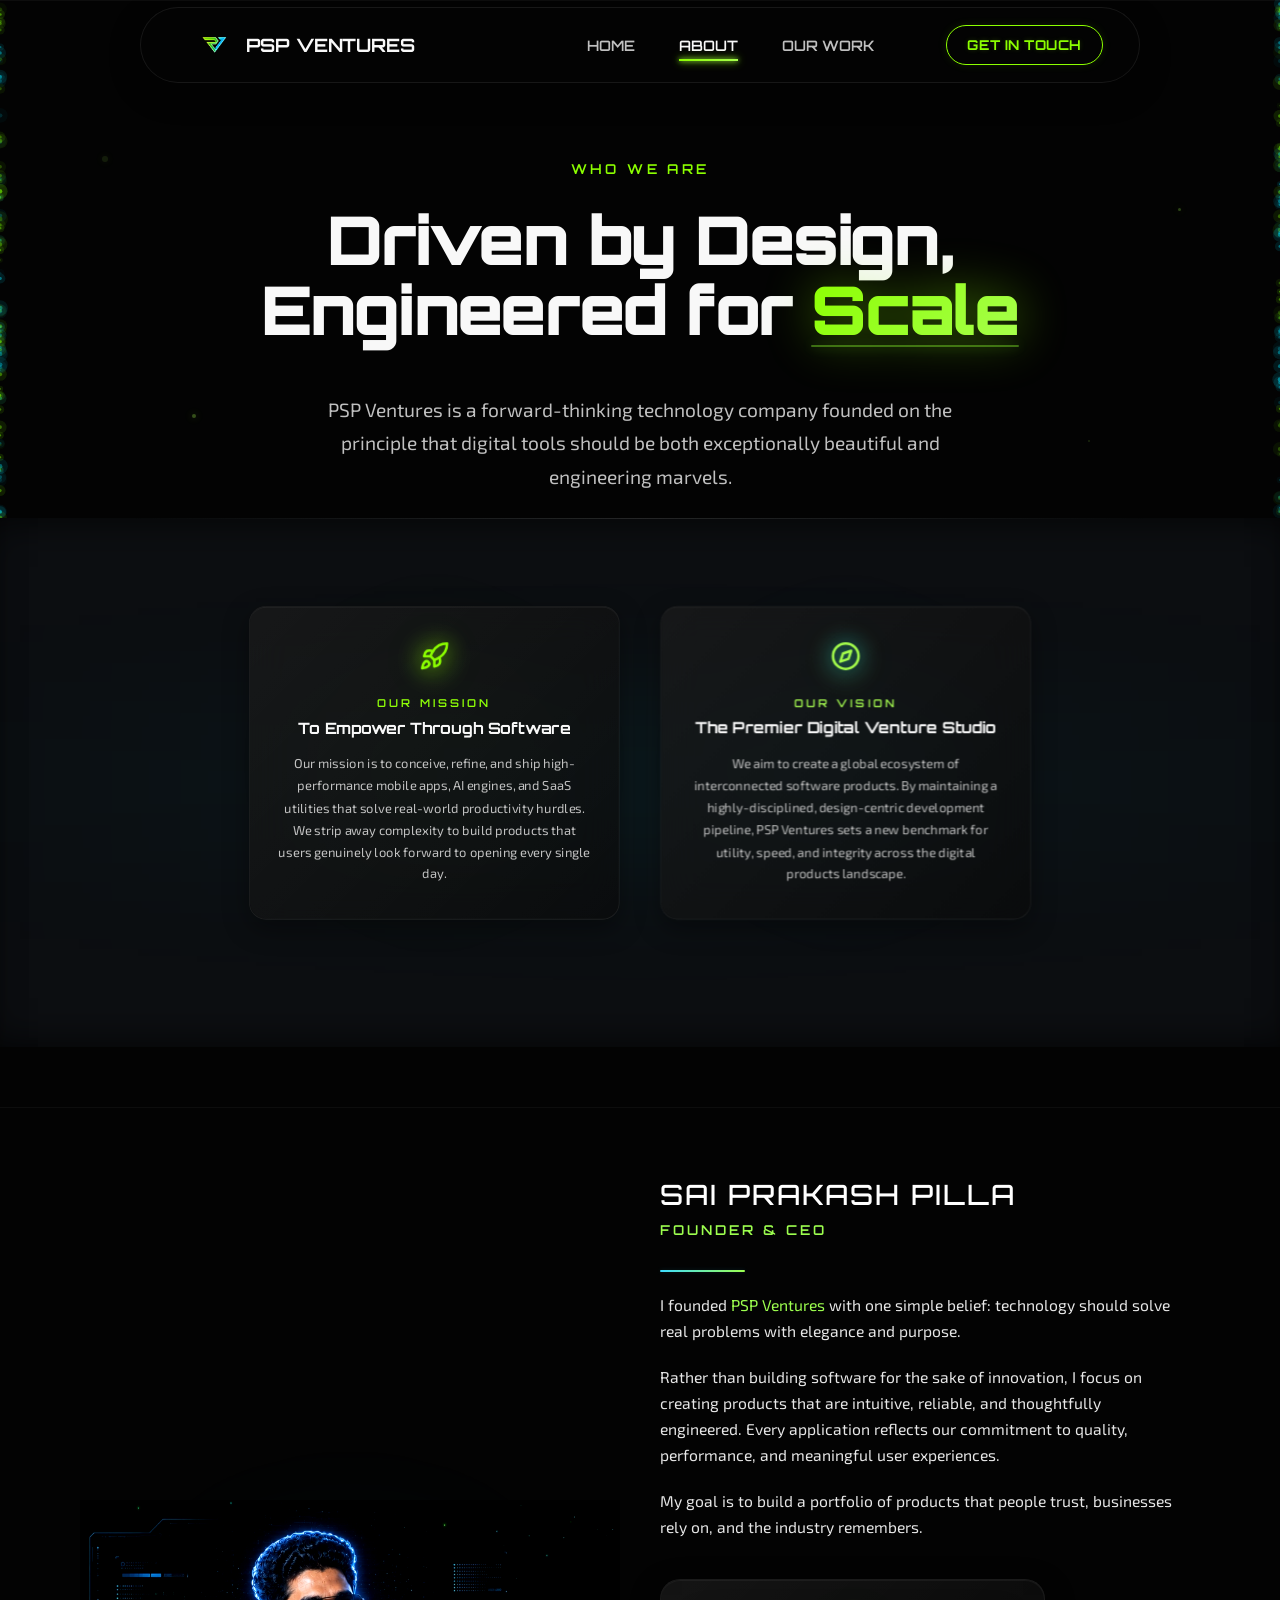
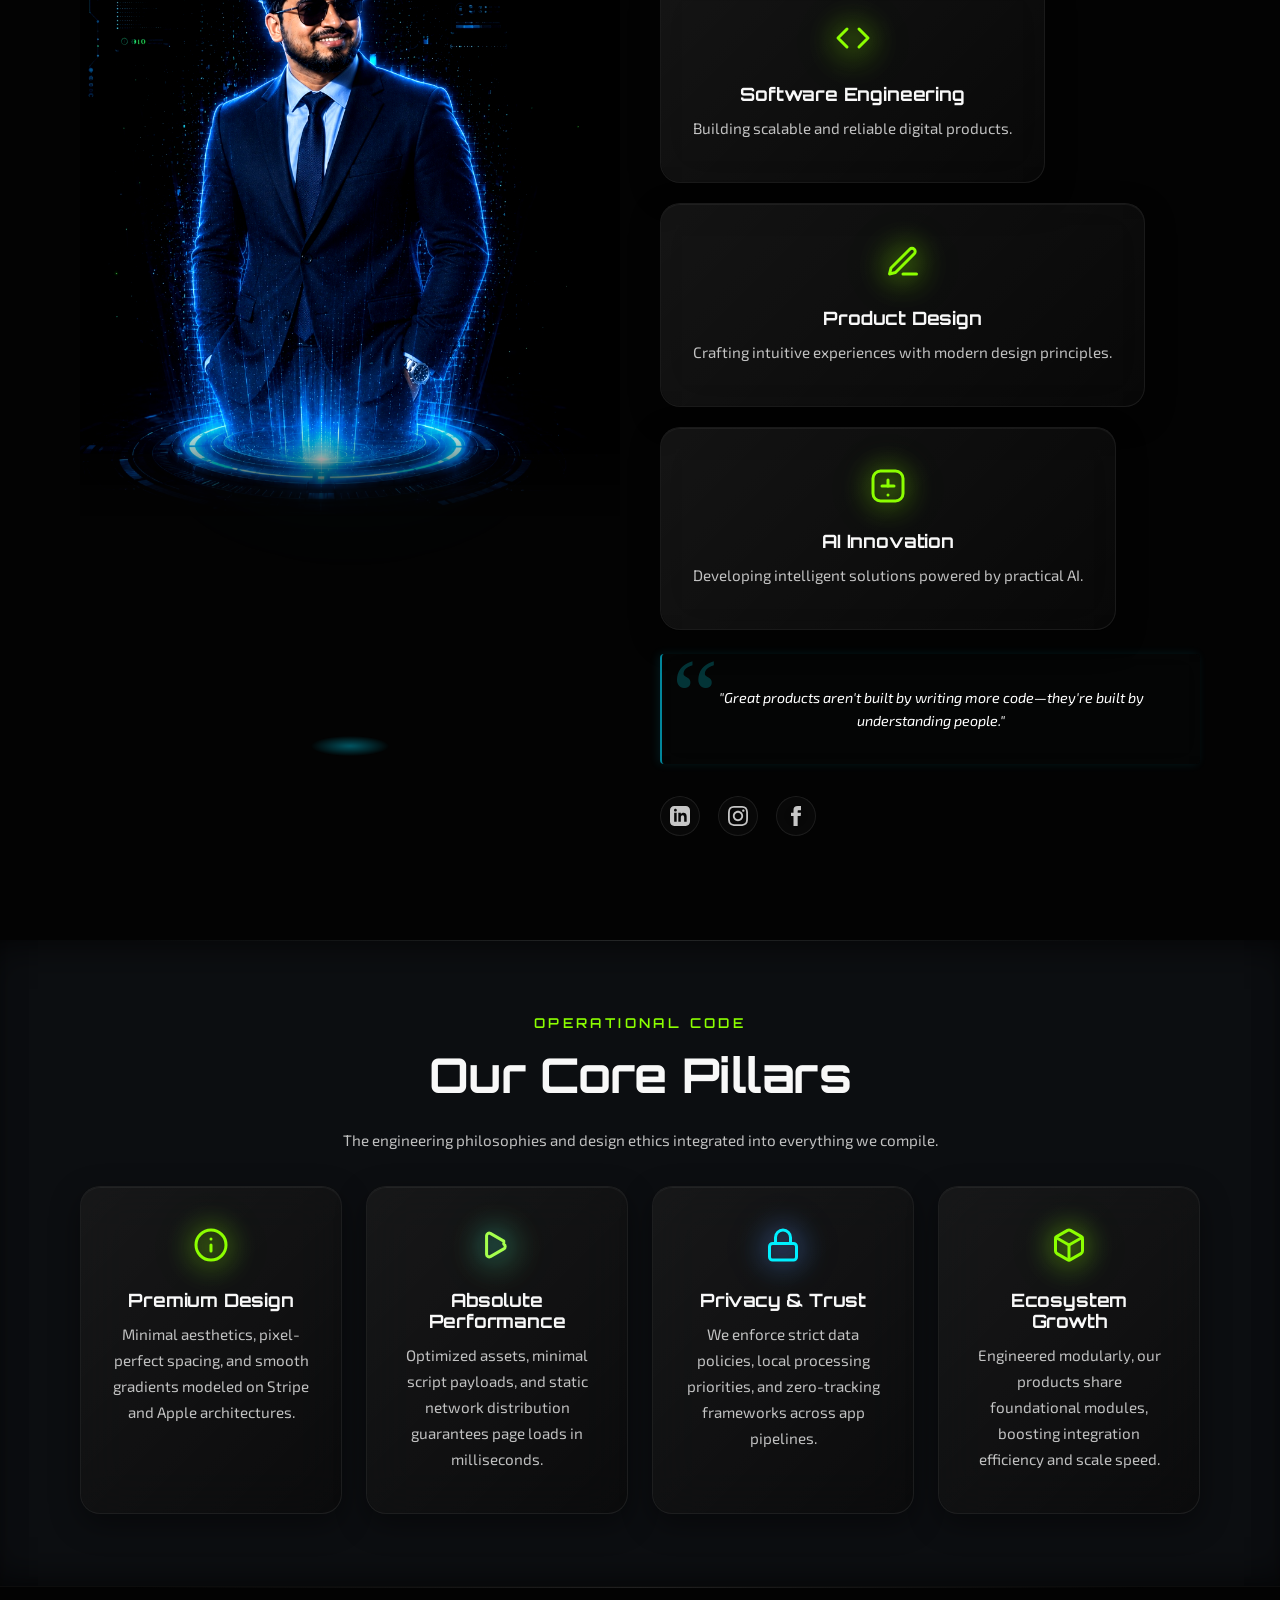
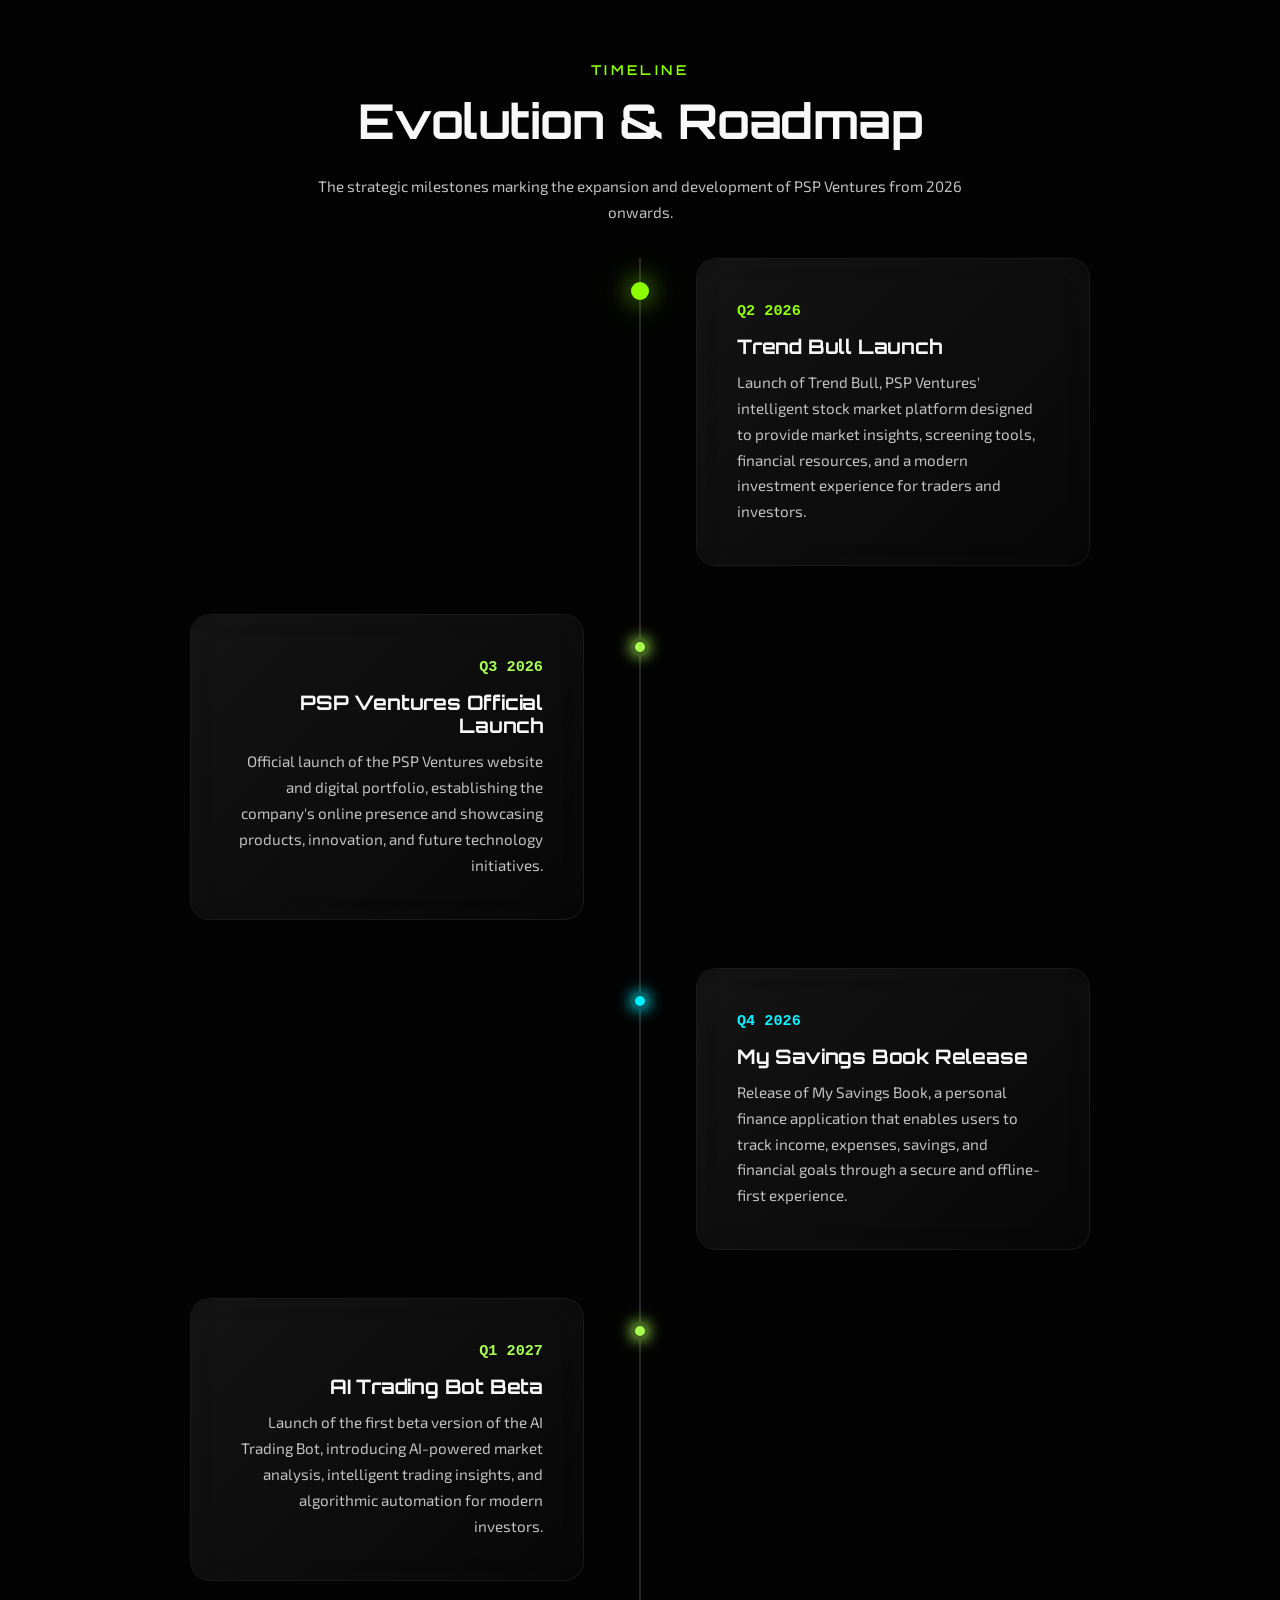
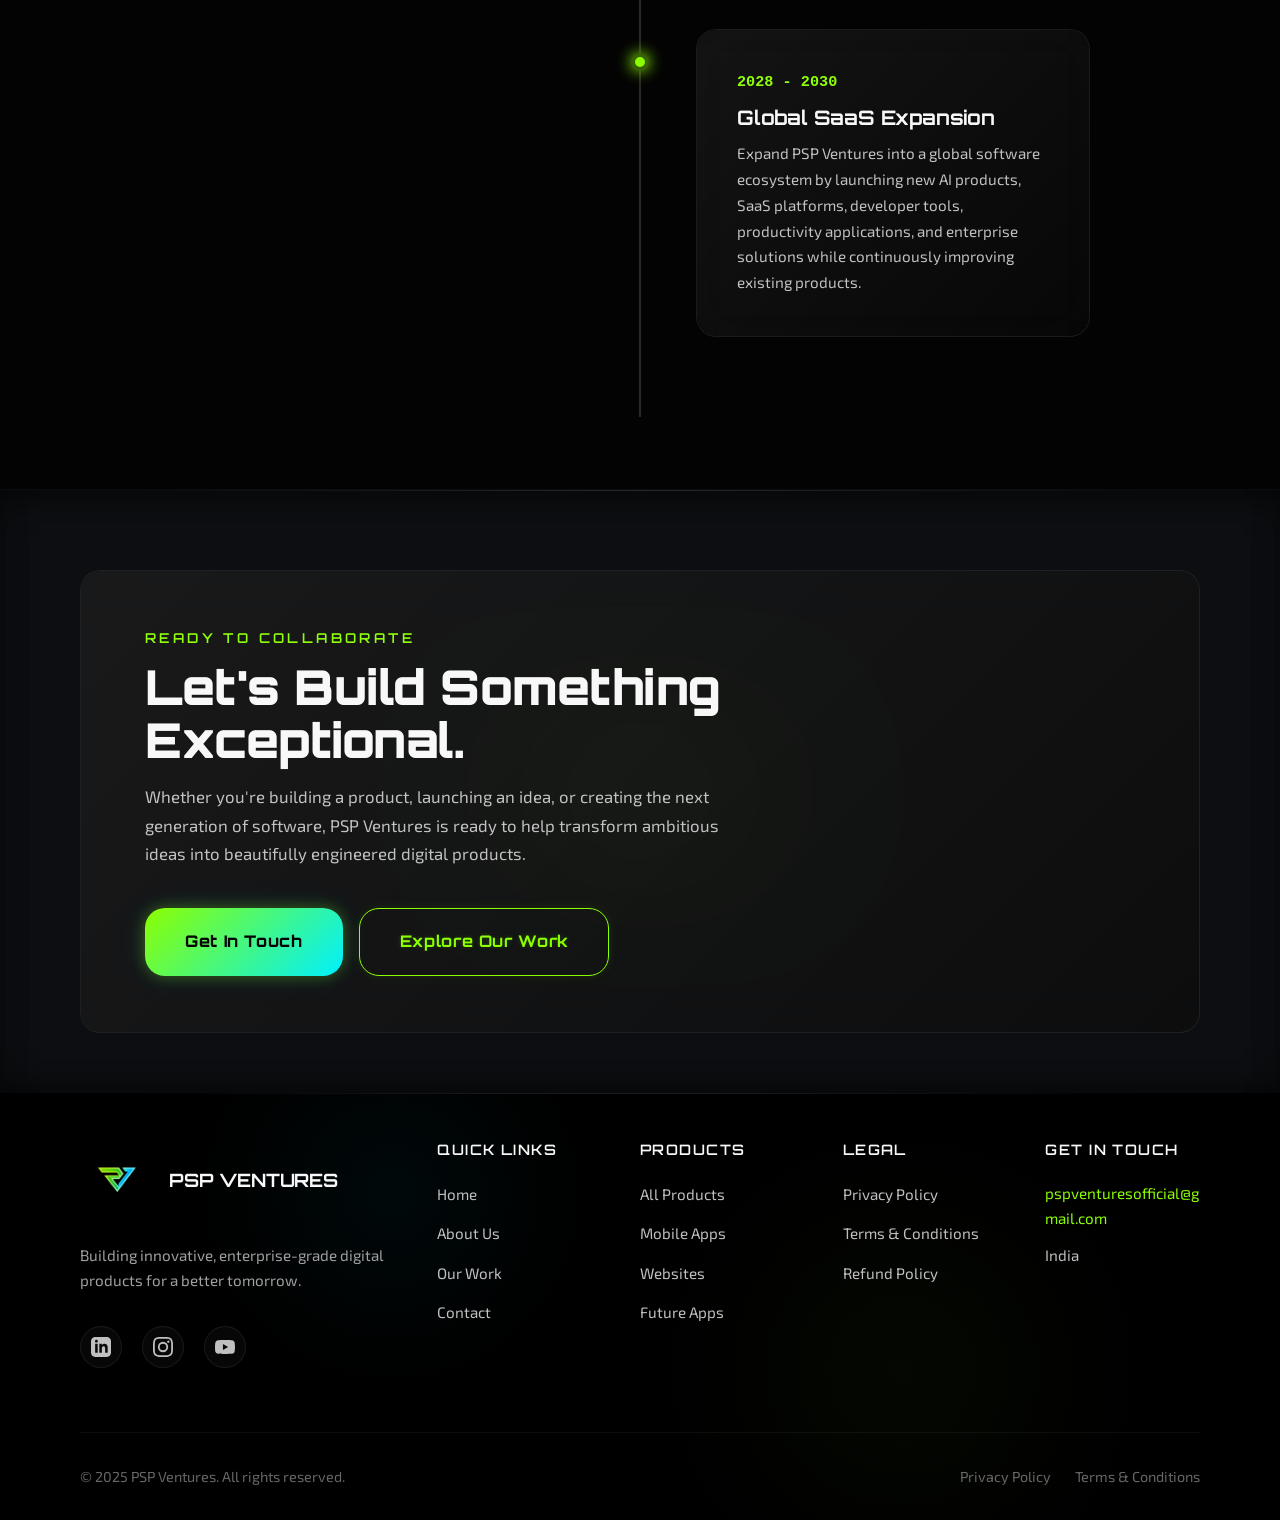
==== about.html @ 05ef2a04 "Add files via upload" ====
<!DOCTYPE html>
<html lang="en">
<head>
  <meta charset="UTF-8">
  <meta name="viewport" content="width=device-width, initial-scale=1.0">
  <meta name="description" content="Discover the mission, vision, core values, and operational principles driving PSP Ventures, a premium technology venture studio building the future of software.">
  <meta name="keywords" content="PSP Ventures About, Tech Studio Mission, App Publisher Vision, Venture Team">
  <meta name="author" content="PSP Ventures">
  
  <!-- Open Graph -->
  <meta property="og:type" content="website">
  <meta property="og:url" content="https://psp.ventures/about.html">
  <meta property="og:title" content="About PSP Ventures | Our Mission & Vision">
  <meta property="og:description" content="Discover the values, roadmap, and design philosophy behind PSP Ventures.">
  <meta property="og:image" content="assets/images/logo-full.png">

  <title>About Us | PSP Ventures</title>

  <!-- Style Sheets -->
  <link rel="stylesheet" href="css/style.css">
  <link rel="stylesheet" href="css/animations.css">
  <link rel="stylesheet" href="css/responsive.css">

  <!-- Favicon -->
  <link rel="icon" type="image/png" href="assets/images/logo-icon.png">
</head>
<body>

  <!-- Sticky Header -->
  <header>
    <div class="nav-container">
      <a href="index.html" class="logo-wrapper logo-glow-effect">
        <img src="assets/images/logo-icon.png" alt="PSP Ventures Icon" class="logo-img">
        <span class="logo-text">PSP VENTURES</span>
      </a>

      <!-- Navigation Links -->
      <nav>
        <ul class="nav-links">
          <li><a href="index.html">HOME</a></li>
          <li><a href="about.html" class="active">ABOUT</a></li>
          <li><a href="products.html">OUR WORK</a></li>
        </ul>
      </nav>

      <!-- Header CTA -->
      <div class="nav-cta">
        <a href="contact.html" class="btn btn-outlined-neon" style="padding: 0.5rem 1.25rem; font-size: 0.85rem; border-radius: 50px;">GET IN TOUCH</a>
        <button class="hamburger" aria-label="Toggle Navigation">
          <span></span>
          <span></span>
          <span></span>
        </button>
      </div>
    </div>
  </header>

  <!-- Hero Section -->
  <section class="section-transparent section hero-section" style="padding-top: calc(var(--header-height) + 4rem); padding-bottom: 1.5rem; text-align: center;">
    
    <!-- Central soft radial green glow -->
    <div class="ambient-glow" style="top: 50%; left: 50%; transform: translate(-50%, -50%); width: 70vw; height: 70vh; background: radial-gradient(circle, rgba(140,255,0,0.06) 0%, transparent 60%); z-index: 1;"></div>
    
    <div class="glow-container">
      <div class="ambient-glow glow-1" style="top: -20%; right: 10%;"></div>
      <div class="ambient-glow glow-3" style="top: 20%; left: 10%;"></div>
    </div>
    
    <div class="grid-bg-overlay"></div>
    
    <!-- Floating particles contained in this section -->
    <div class="particles-overlay-container">
      <div class="particle-item" style="width: 4px; height: 4px; left: 15%; top: 80%; animation-duration: 12s; animation-delay: 0s; opacity: 0.3;"></div>
      <div class="particle-item" style="width: 2px; height: 2px; left: 85%; top: 85%; animation-duration: 15s; animation-delay: 1s; opacity: 0.15;"></div>
      <div class="particle-item" style="width: 6px; height: 6px; left: 8%; top: 30%; animation-duration: 18s; animation-delay: 2s; opacity: 0.1;"></div>
      <div class="particle-item" style="width: 3px; height: 3px; left: 92%; top: 40%; animation-duration: 14s; animation-delay: 0.5s; opacity: 0.25;"></div>
    </div>

    <div class="container" style="position: relative; z-index: 2;">
      <div class="reveal" style="position: relative;">
        <!-- Soft radial glow behind headline -->
        <div class="ambient-glow" style="top: 20%; left: 50%; transform: translate(-50%, -50%); width: 60vw; height: 40vh; background: radial-gradient(ellipse, rgba(0,220,255,0.06) 0%, transparent 70%); z-index: -1;"></div>
        
        <span class="section-subtitle" style="display: inline-block; margin-bottom: 24px;">Who We Are</span>
        
        <h1 class="about-hero-title" style="max-width: 900px; margin-left: auto; margin-right: auto;">Driven by Design, Engineered for <span class="gradient-text about-hero-glow" style="position: relative; display: inline-block;">Scale<span style="position: absolute; bottom: -2px; left: 0; width: 100%; height: 2px; background: rgba(140, 255, 47, 0.4); border-radius: 2px; box-shadow: 0 0 12px rgba(140, 255, 47, 0.3);"></span></span></h1>
        
        <p class="about-hero-desc" style="max-width: 700px; line-height: 1.75; margin: 3rem auto 0 auto;">
          PSP Ventures is a forward-thinking technology company founded on the principle that digital tools should be both exceptionally beautiful and engineering marvels.
        </p>
      </div>
    </div>
  </section>

  <!-- Mission & Vision -->
  <section class="section-masked section mission-vision-section" style="position: relative;">
    <!-- Wide horizontal gradient beam -->
    <div style="position: absolute; top: 50%; left: -10%; width: 120%; height: 200px; background: linear-gradient(90deg, transparent, rgba(0, 220, 255, 0.05), transparent); transform: translateY(-50%); filter: blur(60px); z-index: 0; pointer-events: none;"></div>

    <div class="container" style="position: relative; z-index: 1; max-width: 1000px; margin: 0 auto; padding-top: 1rem;">
      <div class="grid-2" style="gap: 3rem; align-items: stretch; transform: scale(0.85); transform-origin: center top;">
        <div style="position: relative;">
          <!-- Radial cyan glow behind card -->
          <div style="position: absolute; top: 50%; left: 50%; transform: translate(-50%, -50%); width: 120%; height: 120%; background: radial-gradient(circle, rgba(140, 255, 0, 0.04) 0%, transparent 60%); filter: blur(50px); z-index: 0; pointer-events: none;"></div>
          
          <div class="glass-card glow-green pillar-card reveal reveal-left" style="height: 100%;">
            <div class="pillar-icon">
              <svg width="36" height="36" viewBox="0 0 24 24" fill="none" stroke="currentColor" stroke-width="2" stroke-linecap="round" stroke-linejoin="round"><path d="M4.5 16.5c-1.5 1.26-2 5-2 5s3.74-.5 5-2c.71-.84.7-2.13-.09-2.91a2.18 2.18 0 0 0-2.91-.09z"></path><path d="m12 15-3-3a22 22 0 0 1 2-3.95A12.88 12.88 0 0 1 22 2c0 2.72-.78 7.5-6 11a22.35 22.35 0 0 1-4 2z"></path><path d="M9 12H4s.55-3.03 2-4c1.62-1.08 5 0 5 0"></path><path d="M12 15v5s3.03-.55 4-2c1.08-1.62 0-5 0-5"></path></svg>
            </div>
            <span class="section-subtitle" style="font-size: 0.8rem; margin-bottom: 0.5rem; display: block; filter: none; color: var(--primary-accent); -webkit-text-fill-color: var(--primary-accent);">Our Mission</span>
            <h4 style="margin-bottom: 1.25rem;">To Empower Through Software</h4>
            <p>Our mission is to conceive, refine, and ship high-performance mobile apps, AI engines, and SaaS utilities that solve real-world productivity hurdles. We strip away complexity to build products that users genuinely look forward to opening every single day.</p>
          </div>
        </div>

        <div style="position: relative;">
          <!-- Radial cyan glow behind card -->
          <div style="position: absolute; top: 50%; left: 50%; transform: translate(-50%, -50%); width: 120%; height: 120%; background: radial-gradient(circle, rgba(0, 220, 255, 0.04) 0%, transparent 60%); filter: blur(50px); z-index: 0; pointer-events: none;"></div>

          <div class="glass-card glow-cyan pillar-card reveal reveal-right" style="height: 100%;">
            <div class="pillar-icon">
              <svg width="36" height="36" viewBox="0 0 24 24" fill="none" stroke="currentColor" stroke-width="2" stroke-linecap="round" stroke-linejoin="round"><circle cx="12" cy="12" r="10"></circle><polygon points="16.24 7.76 14.12 14.12 7.76 16.24 9.88 9.88 16.24 7.76"></polygon></svg>
            </div>
            <span class="section-subtitle" style="font-size: 0.8rem; margin-bottom: 0.5rem; display: block; filter: none; color: var(--primary-accent-alt); -webkit-text-fill-color: var(--primary-accent-alt);">Our Vision</span>
            <h4 style="margin-bottom: 1.25rem;">The Premier Digital Venture Studio</h4>
            <p>We aim to create a global ecosystem of interconnected software products. By maintaining a highly-disciplined, design-centric development pipeline, PSP Ventures sets a new benchmark for utility, speed, and integrity across the digital products landscape.</p>
          </div>
        </div>
      </div>
    </div>
  </section>

  <!-- Founder Section -->
  <section class="section section-transparent" style="margin-top: 60px; margin-bottom: 2rem; position: relative; overflow: hidden;">
    <!-- Lab Effects -->
    <div class="lab-background"></div>
    <div class="lab-grid"></div>
    <div class="lab-data-particles"></div>
    <!-- Background Glow -->
    <div class="ambient-glow" style="top: 30%; right: -10%; width: 50vw; height: 50vh; background: radial-gradient(circle, rgba(0,220,255,0.06) 0%, transparent 60%); z-index: 1;"></div>

    <div class="container" style="position: relative; z-index: 2;">
      <div class="grid-2 align-center">
        <!-- Left Side: Hologram Founder -->
        <div class="founder-hologram-container reveal reveal-left">
          <div class="hologram-aura"></div>
          
          <div class="founder-img-wrapper">
            <img src="assets/images/founder.jpg" alt="Founder & CEO" class="founder-img" onerror="this.src='https://via.placeholder.com/500x700/0a0a0a/00dcff?text=Upload+founder.jpg'">
          </div>

          <div class="subtle-particles">
            <div class="s-dot cyan-dot" style="left: 20%; bottom: 20%; animation-delay: 0s;"></div>
            <div class="s-dot green-dot" style="left: 80%; bottom: 25%; animation-delay: 2s;"></div>
            <div class="s-dot cyan-dot" style="left: 35%; bottom: 40%; animation-delay: 4s;"></div>
            <div class="s-dot green-dot" style="left: 65%; bottom: 50%; animation-delay: 1s;"></div>
            <div class="s-dot cyan-dot" style="left: 15%; bottom: 60%; animation-delay: 3s;"></div>
          </div>
          <!-- Minimal Platform -->
          <div class="minimal-platform">
            <div class="minimal-ring"></div>
            <div class="minimal-core"></div>
          </div>
        </div>

        <!-- Right Side: Content -->
        <div class="founder-content reveal reveal-right" style="padding-left: 0;">
          <h2 style="font-size: clamp(1.35rem, 2.3vw, 1.75rem); line-height: 1.1; font-weight: 500; margin-bottom: 8px; text-transform: uppercase; white-space: nowrap; letter-spacing: 2px; color: #ffffff;">
            Sai Prakash Pilla
          </h2>
          
          <span class="section-subtitle" style="display: block; font-size: 0.85rem; color: #9DFF4F; opacity: 1; letter-spacing: 3px; margin-bottom: 0; margin-top: 0; text-transform: uppercase;">FOUNDER & CEO</span>
          
          <div class="premium-divider" style="width: 85px; height: 2px; background: linear-gradient(to right, #3DDCFF, #9DFF4F); margin: 30px 0 20px 0; border-radius: 2px; box-shadow: 0 0 4px rgba(61, 220, 255, 0.15);">
          </div>
          
          <div style="max-width: 520px; margin-bottom: 2.5rem;">
            <p style="font-size: 0.98rem; color: #E6E6E6; line-height: 1.65; font-weight: 400; margin-bottom: 20px;">
              I founded <span style="color: #9DFF4F;">PSP Ventures</span> with one simple belief: technology should solve real problems with elegance and purpose.
            </p>
            <p style="font-size: 0.98rem; color: #E6E6E6; line-height: 1.65; font-weight: 400; margin-bottom: 20px;">
              Rather than building software for the sake of innovation, I focus on creating products that are intuitive, reliable, and thoughtfully engineered. Every application reflects our commitment to quality, performance, and meaningful user experiences.
            </p>
            <p style="font-size: 0.98rem; color: #E6E6E6; line-height: 1.65; font-weight: 400; margin-bottom: 0;">
              My goal is to build a portfolio of products that people trust, businesses rely on, and the industry remembers.
            </p>
          </div>

          <!-- Feature Blocks -->
          <div style="display: flex; gap: 20px; flex-wrap: wrap; margin-top: 2.5rem; margin-bottom: 1.5rem; justify-content: flex-start;">
            <div class="glass-card glow-green pillar-card">
              <div class="pillar-icon">
                <svg width="36" height="36" viewBox="0 0 24 24" fill="none" stroke="currentColor" stroke-width="2" stroke-linecap="round" stroke-linejoin="round"><path d="M16 18l6-6-6-6M8 6l-6 6 6 6"/></svg>
              </div>
              <h4>Software Engineering</h4>
              <p>Building scalable and reliable digital products.</p>
            </div>
            <div class="glass-card glow-green pillar-card">
              <div class="pillar-icon">
                <svg width="36" height="36" viewBox="0 0 24 24" fill="none" stroke="currentColor" stroke-width="2" stroke-linecap="round" stroke-linejoin="round"><path d="M12 20h9M16.5 3.5a2.121 2.121 0 0 1 3 3L7 19l-4 1 1-4L16.5 3.5z"/></svg>
              </div>
              <h4>Product Design</h4>
              <p>Crafting intuitive experiences with modern design principles.</p>
            </div>
            <div class="glass-card glow-green pillar-card">
              <div class="pillar-icon">
                <svg width="36" height="36" viewBox="0 0 24 24" fill="none" stroke="currentColor" stroke-width="2" stroke-linecap="round" stroke-linejoin="round"><rect x="2" y="2" width="20" height="20" rx="5" ry="5"/><path d="M12 18h.01"/><path d="M8 12h8"/><path d="M12 8v4"/></svg>
              </div>
              <h4>AI Innovation</h4>
              <p>Developing intelligent solutions powered by practical AI.</p>
            </div>
          </div>

          <!-- Highlighted Quote -->
          <div style="position: relative; margin-bottom: 2rem;">
            <div class="ambient-glow" style="top: 50%; left: 50%; transform: translate(-50%, -50%); width: 120%; height: 120%; background: radial-gradient(circle, rgba(140,255,0,0.1) 0%, transparent 60%); z-index: -1;"></div>
            <div class="quote-card-glass">
              <p style="font-size: 0.9rem; margin: 0; line-height: 1.6; text-align: center; font-style: italic; color: #ffffff;">
                "Great products aren't built by writing more code&mdash;they're built by understanding people."
              </p>
            </div>
          </div>

          <!-- Socials -->
          <div style="display: flex; gap: 18px; align-items: center; margin-top: 20px;">
            <a href="#" class="founder-social-icon linkedin" aria-label="LinkedIn">
              <svg width="20" height="20" viewBox="0 0 24 24" fill="currentColor"><path d="M19 0h-14c-2.761 0-5 2.239-5 5v14c0 2.761 2.239 5 5 5h14c2.762 0 5-2.239 5-5v-14c0-2.761-2.238-5-5-5zm-11 19h-3v-11h3v11zm-1.5-12.268c-.966 0-1.75-.79-1.75-1.764s.784-1.764 1.75-1.764 1.75.79 1.75 1.764-.783 1.764-1.75 1.764zm13.5 12.268h-3v-5.604c0-3.368-4-3.113-4 0v5.604h-3v-11h3v1.765c1.396-2.586 7-2.777 7 2.476v6.759z"/></svg>
            </a>
            <a href="#" class="founder-social-icon instagram" aria-label="Instagram">
              <svg width="20" height="20" viewBox="0 0 24 24" fill="currentColor"><path d="M12 2.163c3.204 0 3.584.012 4.85.07 3.252.148 4.771 1.691 4.919 4.919.058 1.265.069 1.645.069 4.849 0 3.205-.012 3.584-.069 4.849-.149 3.225-1.664 4.771-4.919 4.919-1.266.058-1.644.07-4.85.07-3.204 0-3.584-.012-4.849-.07-3.26-.149-4.771-1.699-4.919-4.92-.058-1.265-.07-1.644-.07-4.849 0-3.204.013-3.583.07-4.849.149-3.227 1.664-4.771 4.919-4.919 1.266-.057 1.645-.069 4.849-.069zm0-2.163c-3.259 0-3.667.014-4.947.072-4.358.2-6.78 2.618-6.98 6.98-.059 1.281-.073 1.689-.073 4.948 0 3.259.014 3.668.072 4.948.2 4.358 2.618 6.78 6.98 6.98 1.281.058 1.689.072 4.948.072 3.259 0 3.668-.014 4.948-.072 4.354-.2 6.782-2.618 6.979-6.98.059-1.28.073-1.689.073-4.948 0-3.259-.014-3.667-.072-4.947-.196-4.354-2.617-6.78-6.979-6.98-1.281-.059-1.69-.073-4.949-.073zm0 5.838c-3.403 0-6.162 2.759-6.162 6.162s2.759 6.163 6.162 6.163 6.162-2.759 6.162-6.163c0-3.403-2.759-6.162-6.162-6.162zm0 10.162c-2.209 0-4-1.79-4-4 0-2.209 1.791-4 4-4s4 1.791 4 4c0 2.21-1.791 4-4 4zm6.406-11.845c-.796 0-1.441.645-1.441 1.44s.645 1.44 1.441 1.44c.795 0 1.439-.645 1.439-1.44s-.644-1.44-1.439-1.44z"/></svg>
            </a>
            <a href="#" class="founder-social-icon facebook" aria-label="Facebook">
              <svg width="20" height="20" viewBox="0 0 24 24" fill="currentColor"><path d="M9 8h-3v4h3v12h5v-12h3.642l.358-4h-4v-1.667c0-.955.192-1.333 1.115-1.333h2.885v-5h-3.808c-3.596 0-5.192 1.583-5.192 4.615v3.385z"/></svg>
            </a>
          </div>
        </div>
      </div>
    </div>
  </section>

  <!-- Core Pillars -->
  <section class="section-masked section core-pillars-section">
    <div class="container">
      <div class="section-header center reveal">
        <span class="section-subtitle">Operational Code</span>
        <h2>Our Core Pillars</h2>
        <p>The engineering philosophies and design ethics integrated into everything we compile.</p>
      </div>

      <div class="grid-4 reveal delay-1" style="gap: 1.5rem;">
        <div class="glass-card glow-green pillar-card">
          <div class="pillar-icon">
            <svg width="36" height="36" viewBox="0 0 24 24" fill="none" stroke="currentColor" stroke-width="2" stroke-linecap="round" stroke-linejoin="round"><path d="M12 22C17.5228 22 22 17.5228 22 12C22 6.47715 17.5228 2 12 2C6.47715 2 2 6.47715 2 12C2 17.5228 6.47715 22 12 22Z"></path><path d="M12 16V12"></path><path d="M12 8H12.01"></path></svg>
          </div>
          <h4>Premium Design</h4>
          <p>Minimal aesthetics, pixel-perfect spacing, and smooth gradients modeled on Stripe and Apple architectures.</p>
        </div>

        <div class="glass-card glow-cyan pillar-card">
          <div class="pillar-icon">
            <svg width="36" height="36" viewBox="0 0 24 24" fill="none" stroke="currentColor" stroke-width="2" stroke-linecap="round" stroke-linejoin="round"><path d="M16.5 9.4 7.55 4.24a1.79 1.79 0 0 0-2.5 1.53v12.46a1.79 1.79 0 0 0 2.5 1.53l8.95-5.16a1.8 1.8 0 0 0 0-3.2z"></path></svg>
          </div>
          <h4>Absolute Performance</h4>
          <p>Optimized assets, minimal script payloads, and static network distribution guarantees page loads in milliseconds.</p>
        </div>

        <div class="glass-card glow-purple pillar-card">
          <div class="pillar-icon">
            <svg width="36" height="36" viewBox="0 0 24 24" fill="none" stroke="currentColor" stroke-width="2" stroke-linecap="round" stroke-linejoin="round"><rect x="3" y="11" width="18" height="11" rx="2" ry="2"></rect><path d="M7 11V7a5 5 0 0 1 10 0v4"></path></svg>
          </div>
          <h4>Privacy & Trust</h4>
          <p>We enforce strict data policies, local processing priorities, and zero-tracking frameworks across app pipelines.</p>
        </div>

        <div class="glass-card glow-green pillar-card">
          <div class="pillar-icon">
            <svg width="36" height="36" viewBox="0 0 24 24" fill="none" stroke="currentColor" stroke-width="2" stroke-linecap="round" stroke-linejoin="round"><path d="M21 16V8a2 2 0 0 0-1-1.73l-7-4a2 2 0 0 0-2 0l-7 4A2 2 0 0 0 3 8v8a2 2 0 0 0 1 1.73l7 4a2 2 0 0 0 2 0l7-4A2 2 0 0 0 21 16z"></path><polyline points="3.27 6.96 12 12.01 20.73 6.96"></polyline><line x1="12" y1="22.08" x2="12" y2="12"></line></svg>
          </div>
          <h4>Ecosystem Growth</h4>
          <p>Engineered modularly, our products share foundational modules, boosting integration efficiency and scale speed.</p>
        </div>
      </div>
    </div>
  </section>

  <!-- Evolution & Roadmap -->
  <section class="section-transparent section roadmap-section" id="roadmap">
    <div class="container">
      <div class="section-header center reveal">
        <span class="section-subtitle">Timeline</span>
        <h2>Evolution & Roadmap</h2>
        <p>The strategic milestones marking the expansion and development of PSP Ventures from 2026 onwards.</p>
      </div>

      <div class="timeline-container">
        <!-- Vertical Line -->
        <div class="timeline-line"></div>

        <!-- Timeline Step 1 (Right) -->
        <div class="timeline-step step-right reveal reveal-right active-milestone">
          <div class="timeline-dot"></div>
          <div class="glass-card glow-green timeline-card">
            <span class="timeline-date">Q2 2026</span>
            <h4>Trend Bull Launch</h4>
            <p>Launch of Trend Bull, PSP Ventures' intelligent stock market platform designed to provide market insights, screening tools, financial resources, and a modern investment experience for traders and investors.</p>
          </div>
        </div>

        <!-- Timeline Step 2 (Left) -->
        <div class="timeline-step step-left reveal reveal-left">
          <div class="timeline-dot dot-cyan"></div>
          <div class="glass-card glow-cyan timeline-card">
            <span class="timeline-date">Q3 2026</span>
            <h4>PSP Ventures Official Launch</h4>
            <p>Official launch of the PSP Ventures website and digital portfolio, establishing the company's online presence and showcasing products, innovation, and future technology initiatives.</p>
          </div>
        </div>

        <!-- Timeline Step 3 (Right) -->
        <div class="timeline-step step-right reveal reveal-right">
          <div class="timeline-dot dot-purple"></div>
          <div class="glass-card glow-purple timeline-card">
            <span class="timeline-date">Q4 2026</span>
            <h4>My Savings Book Release</h4>
            <p>Release of My Savings Book, a personal finance application that enables users to track income, expenses, savings, and financial goals through a secure and offline-first experience.</p>
          </div>
        </div>

        <!-- Timeline Step 4 (Left) -->
        <div class="timeline-step step-left reveal reveal-left">
          <div class="timeline-dot dot-cyan"></div>
          <div class="glass-card glow-cyan timeline-card">
            <span class="timeline-date">Q1 2027</span>
            <h4>AI Trading Bot Beta</h4>
            <p>Launch of the first beta version of the AI Trading Bot, introducing AI-powered market analysis, intelligent trading insights, and algorithmic automation for modern investors.</p>
          </div>
        </div>

        <!-- Timeline Step 5 (Right) -->
        <div class="timeline-step step-right reveal reveal-right">
          <div class="timeline-dot"></div>
          <div class="glass-card glow-green timeline-card">
            <span class="timeline-date">2028 - 2030</span>
            <h4>Global SaaS Expansion</h4>
            <p>Expand PSP Ventures into a global software ecosystem by launching new AI products, SaaS platforms, developer tools, productivity applications, and enterprise solutions while continuously improving existing products.</p>
          </div>
        </div>
      </div>
    </div>
  </section>

      <!-- CTA Section -->
  <section class="section particle-target section-masked" id="contact-cta" style="position: relative; padding-top: 80px; padding-bottom: 60px;">
    <!-- Green portal ambient glow behind -->
    <div style="position: absolute; top: 50%; left: 50%; transform: translate(-50%, -50%); width: 600px; height: 300px; background: radial-gradient(circle, rgba(127, 255, 0, 0.08) 0%, rgba(0,0,0,0) 80%); filter: blur(40px); pointer-events: none; z-index: 1;"></div>
    
    <div class="container" style="position: relative; z-index: 2;">
      <div class="glass-card glow-green reveal" style="display: flex; justify-content: space-between; align-items: center; gap: 2.5rem; flex-wrap: wrap; padding: 3.5rem 4rem; background: rgba(14, 14, 14, 0.65);">
        <div style="text-align: left; max-width: 600px;">
          <span class="section-subtitle" style="margin-bottom: 0.75rem;">READY TO COLLABORATE</span>
          <h2 style="font-size: clamp(1.8rem, 4vw, 3rem); font-weight: 900; line-height: 1.1; margin-bottom: 1rem; letter-spacing: -0.01em;">
            Let's Build Something<br>
            Exceptional.
          </h2>
          <p style="font-size: 1.05rem; color: var(--text-secondary); line-height: 1.7; margin-bottom: 0;">
            Whether you're building a product, launching an idea, or creating the next generation of software, PSP Ventures is ready to help transform ambitious ideas into beautifully engineered digital products.
          </p>
        </div>
        <div style="display: flex; gap: 1rem; flex-wrap: wrap; justify-content: flex-end;">
          <a href="contact.html" class="btn btn-primary" style="padding: 1.25rem 2.5rem;">Get In Touch</a>
          <a href="products.html" class="btn btn-outlined-neon" style="padding: 1.25rem 2.5rem;">Explore Our Work</a>
        </div>
      </div>
    </div>
  </section>

<!-- Footer -->
  <site-footer></site-footer>
  <script src="js/footer.js"></script>

  <!-- Scripts -->
  <script src="js/main.js"></script>
</body>
</html>
---- css/style.css ----
@import url('https://fonts.googleapis.com/css2?family=Orbitron:wght@400;500;600;700;800;900&family=Exo+2:wght@300;400;500;600;700;800;900&display=swap');

/* ==========================================================================
   PSP Ventures Rebuilt Cyber-Neon Style System
   ========================================================================== */

:root {
  /* Colors */
  --bg-primary: #030303;
  --bg-secondary: #050505;
  --bg-tertiary: #0A0A0A;
  --card-bg: rgba(12, 12, 12, 0.65);
  --card-bg-hover: rgba(12, 12, 12, 0.8);
  
  --primary-accent: #8CFF00;      /* Primary Neon Green */
  --primary-accent-alt: #A6FF4D;  /* Secondary Lime */
  --secondary-accent: #00D9FF;    /* Cyan */
  --secondary-accent-alt: #00F0FF;/* Bright Cyan */
  
  --text-primary: #F8F8F8;        /* Crisp White */
  --text-secondary: #C0C0C0;      /* Muted Text (Increased brightness by ~12.5% for readability) */
  --text-muted: #555555;
  --border-color: rgba(255, 255, 255, 0.08);
  --border-color-hover: rgba(140, 255, 0, 0.35);

  /* Multilayer Cyber Glow System */
  --glow-neon-green: 
    0 0 20px rgba(140, 255, 0, 0.45),
    0 0 60px rgba(140, 255, 0, 0.3),
    0 0 120px rgba(0, 217, 255, 0.15);
  
  /* Fonts */
  --font-display: 'Orbitron', -apple-system, BlinkMacSystemFont, 'Segoe UI', Roboto, sans-serif;
  --font-body: 'Exo 2', -apple-system, BlinkMacSystemFont, 'Segoe UI', Roboto, sans-serif;

  /* Layout / UI */
  --max-width: 1200px;
  --header-height: 90px;
  --border-radius-sm: 8px;
  --border-radius-md: 24px;       /* 24px Card Corners as requested */
  --border-radius-lg: 32px;
  --transition-speed: 0.35s;
  --ease-custom: cubic-bezier(0.16, 1, 0.3, 1);
}

/* ==========================================================================
   Base Styles & Reset
   ========================================================================== */

* {
  box-sizing: border-box;
  margin: 0;
  padding: 0;
}

html {
  font-size: 16px;
  scroll-behavior: smooth;
  background-color: var(--bg-primary);
  color: var(--text-primary);
  font-family: var(--font-body);
  -webkit-font-smoothing: antialiased;
  -moz-osx-font-smoothing: grayscale;
}

body {
  min-height: 100vh;
  line-height: 1.6;
  overflow-x: hidden;
  position: relative;
  background: var(--bg-primary);
}

/* Webkit Scrollbars */
::-webkit-scrollbar {
  width: 10px;
}
::-webkit-scrollbar-track {
  background: var(--bg-primary);
}
::-webkit-scrollbar-thumb {
  background: rgba(255, 255, 255, 0.08);
  border-radius: 5px;
  border: 2px solid var(--bg-primary);
}
::-webkit-scrollbar-thumb:hover {
  background: var(--primary-accent);
}

/* Selection Highlight */
::selection {
  background: rgba(124, 255, 0, 0.25);
  color: var(--text-primary);
}

a {
  color: inherit;
  text-decoration: none;
  transition: all var(--transition-speed) var(--ease-custom);
}

img {
  max-width: 100%;
  height: auto;
  display: block;
}

input, select, textarea, button {
  font-family: inherit;
  font-size: inherit;
  color: inherit;
  background: none;
  border: none;
  outline: none;
}

/* ==========================================================================
   Typography (Orbitron & Inter)
   ========================================================================== */

h1, h2, h3, h4, h5, h6 {
  font-family: var(--font-display);
  font-weight: 700;
  line-height: 1.15;
  letter-spacing: -0.01em;
  color: var(--text-primary);
}

h1 {
  font-size: clamp(3rem, 7.5vw, 6.5rem);
  font-weight: 900;
  margin-bottom: 1.5rem;
  letter-spacing: -0.02em;
}

h2 {
  font-size: clamp(2rem, 4vw, 3rem);
  line-height: 1.2;
  margin-bottom: 1.5rem;
}

h3 {
  font-size: clamp(1.35rem, 2.5vw, 2rem);
  margin-bottom: 1rem;
}

p {
  color: var(--text-secondary);
  margin-bottom: 1.5rem;
  font-size: 0.95rem;
  line-height: 1.7;
}

.gradient-text {
  background: linear-gradient(135deg, var(--primary-accent) 0%, var(--primary-accent-alt) 100%);
  -webkit-background-clip: text;
  -webkit-text-fill-color: transparent;
  background-clip: text;
}

.hero-gradient-text {
  background: linear-gradient(135deg, #FFFFFF 15%, #7FFF00 55%, #00E5FF 95%);
  -webkit-background-clip: text;
  -webkit-text-fill-color: transparent;
  background-clip: text;
  display: inline-block;
}

.gradient-text-alt {
  background: linear-gradient(135deg, var(--secondary-accent) 0%, var(--secondary-accent-alt) 100%);
  -webkit-background-clip: text;
  -webkit-text-fill-color: transparent;
  background-clip: text;
}

/* ==========================================================================
   Global Layout Containers
   ========================================================================== */

.container {
  max-width: var(--max-width);
  margin: 0 auto;
  padding: 0 2.5rem;
  width: 100%;
}

.section {
  padding: 4.5rem 0;
  position: relative;
  overflow: hidden;
}

.section-header {
  max-width: 700px;
  margin-bottom: 2rem;
  text-align: left;
}

.section-header.center {
  margin-left: auto;
  margin-right: auto;
  text-align: center;
}

.section-subtitle {
  text-transform: uppercase;
  font-family: var(--font-display);
  font-weight: 600;
  font-size: 0.85rem;
  letter-spacing: 0.25em;
  color: var(--primary-accent);
  margin-bottom: 0.75rem;
  display: block;
}

.grid-2 {
  display: grid;
  grid-template-columns: repeat(2, 1fr);
  gap: 2.5rem;
}

.hero-grid {
  display: grid;
  grid-template-columns: 55% 45%; /* Text content 55%, Hologram 45% */
  gap: clamp(3.5rem, 6.5vw, 7.5rem); /* Increased gap by ~30px */
  align-items: center;
}

@media screen and (max-width: 1024px) {
  .hero-grid {
    grid-template-columns: 1fr;
  }
}

@media screen and (min-width: 1025px) {
  .hero-hologram-col {
    left: -70px; /* Shift hologram 120px left from previous +50px state */
  }
}

.grid-3 {
  display: grid;
  grid-template-columns: repeat(3, 1fr);
  gap: 2.5rem;
}

.grid-4 {
  display: grid;
  grid-template-columns: repeat(4, 1fr);
  gap: 2rem;
}

/* ==========================================================================
   Symmetric 2x2 Feature Grid (About Section)
   ========================================================================== */

.feature-grid-2x2 {
  display: grid;
  grid-template-columns: repeat(2, 1fr);
  gap: 2rem;
  width: 100%;
}

/* ==========================================================================
   Glassmorphism UI Components
   ========================================================================== */

.glass-card {
  background: var(--card-bg);
  border: 1px solid rgba(255, 255, 255, 0.08);
  backdrop-filter: blur(24px);
  -webkit-backdrop-filter: blur(24px);
  border-radius: 20px;
  padding: 2.5rem;
  transition: all 0.4s cubic-bezier(0.25, 0.46, 0.45, 0.94);
  position: relative;
  overflow: hidden;
}

.glass-card::before {
  content: '';
  position: absolute;
  top: 0;
  left: 0;
  right: 0;
  bottom: 0;
  border-radius: inherit;
  background: linear-gradient(135deg, rgba(255, 255, 255, 0.05), rgba(255, 255, 255, 0));
  pointer-events: none;
  opacity: 1;
}

.glass-card:hover {
  background: var(--card-bg-hover);
  border-color: rgba(140, 255, 0, 0.25);
  transform: translateY(-5px) scale(1.02);
  box-shadow: 0 20px 40px rgba(0, 0, 0, 0.6), 0 0 40px rgba(140, 255, 0, 0.1);
}

/* Specific card accents */
.glass-card.glow-green:hover {
  box-shadow: 0 20px 40px rgba(0, 0, 0, 0.6), 0 0 40px rgba(140, 255, 0, 0.2);
  border-color: rgba(140, 255, 0, 0.25);
}

.glass-card.glow-cyan:hover {
  box-shadow: 0 20px 40px rgba(0, 0, 0, 0.6), 0 0 40px rgba(0, 217, 255, 0.2);
  border-color: rgba(0, 217, 255, 0.25);
}

.glass-card.glow-purple:hover {
  box-shadow: 0 20px 40px rgba(0, 0, 0, 0.6), 0 0 40px rgba(138, 92, 255, 0.2);
  border-color: rgba(138, 92, 255, 0.25);
}

/* ==========================================================================
   Hero Featured Floating App Card
   ========================================================================== */

.hero-featured-card {
  width: 100%;
  background: rgba(12, 12, 12, 0.65); /* background rgba(12,12,12,.65) as requested */
  border: 1px solid rgba(255, 255, 255, 0.08); /* border 1px solid rgba(255,255,255,.08) */
  backdrop-filter: blur(24px); /* blur 24px as requested */
  -webkit-backdrop-filter: blur(24px);
  border-radius: 24px; /* corners 24px as requested */
  padding: 1.5rem;
  box-shadow: 0 0 40px rgba(0, 217, 255, 0.15); /* box-shadow 0 0 40px rgba(0,217,255,.15) */
  pointer-events: auto;
  transition: transform 0.4s var(--ease-custom), 
              border-color 0.4s ease, 
              box-shadow 0.4s ease;
  will-change: transform, box-shadow, border-color;
  position: relative;
  overflow: hidden;
}

.hero-featured-card::after {
  content: '';
  position: absolute;
  top: -150%;
  left: -150%;
  width: 300%;
  height: 300%;
  background: linear-gradient(
    45deg,
    transparent 45%,
    rgba(255, 255, 255, 0.03) 48%,
    rgba(255, 255, 255, 0.12) 50%,
    rgba(255, 255, 255, 0.03) 52%,
    transparent 55%
  );
  transform: rotate(-15deg);
  pointer-events: none;
  transition: transform 0.8s cubic-bezier(0.16, 1, 0.3, 1);
}

.hero-featured-card:hover::after {
  transform: translate(25%, 25%) rotate(-15deg);
}

.hero-featured-card:hover {
  transform: translateY(-12px) scale(1.02);
  border-color: rgba(140, 255, 0, 0.4);
  box-shadow: 0 25px 50px rgba(0, 0, 0, 0.6), 
              0 0 40px rgba(0, 217, 255, 0.25);
}

/* ==========================================================================
   Buttons
   ========================================================================== */

.btn {
  display: inline-flex;
  align-items: center;
  justify-content: center;
  padding: 1rem 2.5rem;
  font-family: var(--font-display);
  font-weight: 700;
  font-size: 1rem;
  border-radius: 20px;
  cursor: pointer;
  transition: all 0.4s cubic-bezier(0.25, 0.46, 0.45, 0.94);
  position: relative;
  overflow: hidden;
  letter-spacing: 0.04em;
  gap: 0.6rem;
}

.btn-primary {
  background: linear-gradient(135deg, #8CFF00, #00F0FF); /* Gradient #8CFF00 -> #00F0FF */
  color: #030303;
  font-weight: 800;
  box-shadow: 
    0 0 15px rgba(140, 255, 0, 0.3),
    0 0 30px rgba(0, 240, 255, 0.1);
  transition: transform var(--transition-speed) var(--ease-custom), 
              box-shadow var(--transition-speed) var(--ease-custom),
              background 0.3s ease;
  position: relative;
  overflow: hidden;
}

.btn-primary::after {
  content: '';
  position: absolute;
  top: 0;
  left: -150%;
  width: 50%;
  height: 100%;
  background: linear-gradient(
    90deg,
    rgba(255, 255, 255, 0) 0%,
    rgba(255, 255, 255, 0.4) 50%,
    rgba(255, 255, 255, 0) 100%
  );
  transform: skewX(-25deg);
  pointer-events: none;
}

.btn-primary:hover::after {
  left: 150%;
  transition: left 0.8s cubic-bezier(0.16, 1, 0.3, 1);
}

.btn-primary:hover {
  transform: scale(1.03) translateY(-2px); /* Scale 1.03 as requested */
  box-shadow: 
    0 0 30px rgba(140, 255, 0, 0.55),
    0 0 60px rgba(0, 240, 255, 0.25),
    0 0 120px rgba(0, 240, 255, 0.15); /* 50% glow increase */
}

/* Social Media Glass Buttons */
.social-glass-btn {
  display: flex;
  align-items: center;
  justify-content: center;
  width: 44px;
  height: 44px;
  border-radius: 50%;
  background: rgba(255, 255, 255, 0.03);
  border: 1px solid rgba(255, 255, 255, 0.08);
  color: var(--text-secondary);
  transition: all 0.4s cubic-bezier(0.16, 1, 0.3, 1);
  backdrop-filter: blur(8px);
  -webkit-backdrop-filter: blur(8px);
}

.social-glass-btn:nth-child(odd):hover {
  background: rgba(140, 255, 0, 0.08);
  border-color: var(--primary-accent);
  color: var(--primary-accent);
  transform: scale(1.12);
  box-shadow: 0 0 20px rgba(140, 255, 0, 0.35),
              inset 0 0 8px rgba(140, 255, 0, 0.2);
}

.social-glass-btn:nth-child(even):hover {
  background: rgba(0, 217, 255, 0.08);
  border-color: var(--secondary-accent-alt);
  color: var(--secondary-accent-alt);
  transform: scale(1.12);
  box-shadow: 0 0 20px rgba(0, 217, 255, 0.35),
              inset 0 0 8px rgba(0, 217, 255, 0.2);
}

.social-glass-btn svg {
  fill: var(--text-secondary);
  transition: all 0.4s cubic-bezier(0.16, 1, 0.3, 1);
  width: 18px;
  height: 18px;
}

.social-glass-btn.linkedin:hover {
  background: rgba(0, 119, 181, 0.08);
  border-color: #0077b5;
  transform: scale(1.12);
  box-shadow: 0 0 20px rgba(0, 119, 181, 0.35),
              inset 0 0 8px rgba(0, 119, 181, 0.2);
}
.social-glass-btn.linkedin:hover svg {
  fill: #0077b5;
}

.social-glass-btn.instagram:hover {
  background: rgba(225, 48, 108, 0.08);
  border-color: #cc2366;
  transform: scale(1.12);
  box-shadow: 0 0 20px rgba(225, 48, 108, 0.35),
              inset 0 0 8px rgba(225, 48, 108, 0.2);
}
.social-glass-btn.instagram:hover svg {
  fill: url(#ig-grad);
}

.social-glass-btn.youtube:hover {
  background: rgba(255, 0, 0, 0.08);
  border-color: #FF0000;
  transform: scale(1.12);
  box-shadow: 0 0 20px rgba(255, 0, 0, 0.35),
              inset 0 0 8px rgba(255, 0, 0, 0.2);
}
.social-glass-btn.youtube:hover svg {
  fill: #FF0000;
}

.btn-secondary {
  background: rgba(255, 255, 255, 0.02);
  color: var(--text-primary);
  border: 1px solid var(--border-color);
  transition: transform var(--transition-speed) var(--ease-custom), 
              box-shadow var(--transition-speed) var(--ease-custom),
              border-color var(--transition-speed) var(--ease-custom),
              background 0.3s ease;
}

.btn-secondary:hover {
  border-color: var(--primary-accent);
  background: rgba(0, 217, 255, 0.04);
  transform: translateY(-3px);
  box-shadow: 0 12px 35px rgba(0, 217, 255, 0.25);
}

.btn-accent {
  background: linear-gradient(135deg, var(--secondary-accent-alt) 0%, #B693FF 100%);
  color: var(--text-primary);
}

.btn-accent:hover {
  transform: translateY(-2px);
  box-shadow: 0 8px 30px rgba(138, 92, 255, 0.35);
}

.btn-outlined-neon {
  border: 1px solid var(--primary-accent);
  background: transparent;
  color: var(--primary-accent);
  box-shadow: 0 0 10px rgba(140, 255, 0, 0.1);
  text-shadow: 0 0 5px rgba(140, 255, 0, 0.2);
}

.btn-outlined-neon:hover {
  background: var(--primary-accent);
  color: #030303;
  box-shadow: 0 0 20px var(--primary-accent), 0 0 35px var(--primary-accent-alt);
  transform: translateY(-2px);
  text-shadow: none;
}

.btn svg {
  width: 18px;
  height: 18px;
  transition: transform var(--transition-speed) var(--ease-custom);
}

.btn:hover svg {
  transform: translateX(4px);
}

/* ==========================================================================
   Sticky Capsule Navbar
   ========================================================================== */

header {
  position: fixed;
  top: 0;
  left: 0;
  width: 100%;
  height: var(--header-height);
  z-index: 1000;
  display: flex;
  align-items: center;
  justify-content: center; /* Center nav-container horizontally */
  transition: all var(--transition-speed) var(--ease-custom);
  padding: 1.5rem 0;
}

header.scrolled {
  height: 80px;
  padding: 0.75rem 0;
}

.nav-container {
  display: flex;
  align-items: center;
  justify-content: space-between;
  width: 95%; /* Adjusted width for clean responsive layouts */
  max-width: 1000px; /* Increased to 1000px for a spacious, premium look */
  margin: 0 auto;
  padding: 0.75rem 2.25rem;
  background: rgba(5, 5, 5, 0.45);
  border: 1px solid var(--border-color);
  backdrop-filter: blur(20px);
  -webkit-backdrop-filter: blur(20px);
  border-radius: 50px;
  transition: all var(--transition-speed) var(--ease-custom);
  box-shadow: 0 10px 30px rgba(0, 0, 0, 0.4);
}

header.scrolled .nav-container {
  background: rgba(5, 5, 5, 0.85);
  border-color: rgba(255, 255, 255, 0.08);
  box-shadow: 0 15px 40px rgba(124, 255, 0, 0.05);
}

.logo-wrapper {
  display: flex;
  align-items: center;
  gap: 0;
}

.logo-img {
  height: 68px;
  width: auto;
}

.nav-container .logo-img {
  height: 50px;
}

.logo-text {
  font-family: var(--font-display);
  font-weight: 700;
  font-size: 1.15rem;
  letter-spacing: -0.01em;
  color: var(--text-primary);
  margin-left: -0.4rem;
}

.nav-links {
  display: flex;
  align-items: center;
  gap: 2.75rem; /* Increased gap to ~44px (40-50px range) for clear separation */
  list-style: none;
}

@media screen and (min-width: 1025px) {
  .nav-container {
    position: relative;
  }
  .nav-container nav {
    position: absolute;
    left: calc(50% + 90px); /* Shifted navigation group 90px to the right */
    transform: translateX(-50%);
  }
}

@media screen and (max-width: 1024px) and (min-width: 901px) {
  .nav-container {
    position: relative;
    max-width: 900px;
  }
  .nav-container nav {
    position: absolute;
    left: calc(50% + 50px);
    transform: translateX(-50%);
  }
  .nav-links {
    gap: 2rem; /* Reduced gap to prevent overlap on smaller screens */
  }
}

@media screen and (max-width: 900px) and (min-width: 769px) {
  .nav-container {
    position: relative;
    padding: 0.75rem 1.25rem;
  }
  .nav-container nav {
    position: absolute;
    left: calc(50% + 25px);
    transform: translateX(-50%);
  }
  .logo-text {
    font-size: 1rem;
  }
  .nav-links {
    gap: 1.5rem;
  }
}

.nav-links a {
  font-family: var(--font-display);
  font-weight: 600;
  font-size: 0.9rem;
  color: var(--text-secondary);
  position: relative;
  padding: 0.4rem 0;
}

.nav-links a:hover {
  color: var(--text-primary);
}

.nav-links a::after {
  content: '';
  position: absolute;
  bottom: 0;
  left: 50%;
  transform: translateX(-50%);
  width: 0;
  height: 2px;
  background: linear-gradient(90deg, var(--primary-accent), var(--primary-accent-alt));
  box-shadow: 0 0 10px var(--primary-accent), 0 0 5px var(--primary-accent-alt);
  transition: width 0.4s var(--ease-custom);
  will-change: width;
}

.nav-links a:hover::after,
.nav-links a.active::after {
  width: 100%;
}

.nav-links a.active {
  color: var(--text-primary);
}

.nav-cta {
  display: flex;
  align-items: center;
}

/* Hamburger Menu Button */
.hamburger {
  display: none;
  cursor: pointer;
  flex-direction: column;
  justify-content: space-between;
  width: 24px;
  height: 18px;
  background: transparent;
  border: none;
  z-index: 1001;
}

.hamburger span {
  display: block;
  width: 100%;
  height: 2px;
  background-color: var(--text-primary);
  transition: all var(--transition-speed) var(--ease-custom);
}

/* ==========================================================================
   Footer Component
   ========================================================================== */

footer {
  background: var(--bg-secondary);
  border-top: 1px solid var(--border-color);
  padding: 6.5rem 0 2rem 0;
  position: relative;
  overflow: hidden;
}

.footer-grid {
  display: grid;
  grid-template-columns: 2fr 1fr 1fr 1fr 1fr;
  gap: 3rem;
  margin-bottom: 4rem;
}

.footer-info .logo-wrapper {
  margin-bottom: 1.5rem;
}

.footer-description {
  font-size: 0.95rem;
  color: var(--text-secondary);
  max-width: 320px;
  line-height: 1.6;
  margin-bottom: 2rem;
}

.footer-socials {
  display: flex;
  align-items: center;
  gap: 1.25rem;
}

.social-icon {
  display: flex;
  align-items: center;
  justify-content: center;
  width: 42px;
  height: 42px;
  border-radius: 50%;
  background: var(--card-bg);
  border: 1px solid var(--border-color);
  transition: all var(--transition-speed) var(--ease-custom);
}

.social-icon svg {
  width: 20px;
  height: 20px;
  fill: var(--text-secondary);
  transition: fill var(--transition-speed) var(--ease-custom);
}

.social-icon:hover {
  border-color: var(--primary-accent);
  background: rgba(124, 255, 0, 0.05);
  transform: translateY(-2px);
}

.social-icon:hover svg {
  fill: var(--primary-accent);
}

.social-icon.linkedin:hover {
  border-color: #0077b5;
  background: rgba(0, 119, 181, 0.05);
  box-shadow: 0 0 12px rgba(0, 119, 181, 0.3);
}

.social-icon.linkedin:hover svg {
  fill: #0077b5;
}

.social-icon.instagram:hover {
  border-color: #cc2366;
  background: rgba(225, 48, 108, 0.05);
  box-shadow: 0 0 12px rgba(225, 48, 108, 0.3);
}

.social-icon.instagram:hover svg {
  fill: url(#ig-grad);
}

.social-icon.youtube:hover {
  border-color: #FF0000;
  background: rgba(255, 0, 0, 0.05);
  box-shadow: 0 0 12px rgba(255, 0, 0, 0.3);
}

.social-icon.youtube:hover svg {
  fill: #FF0000;
}

.footer-info .logo-wrapper {
  margin-left: -1.35rem;
}

.footer-info .logo-img {
  height: 78px;
}

.footer-column h4 {
  font-family: var(--font-display);
  font-size: 0.9rem;
  font-weight: 600;
  text-transform: uppercase;
  letter-spacing: 0.1em;
  color: var(--text-primary);
  margin-bottom: 1.5rem;
}

.footer-links {
  list-style: none;
}

.footer-links li {
  margin-bottom: 0.85rem;
}

.footer-links a {
  font-size: 0.95rem;
  color: var(--text-secondary);
}

.footer-links a:hover {
  color: var(--primary-accent);
  padding-left: 4px;
}

.footer-bottom {
  border-top: 1px solid var(--border-color);
  padding-top: 2rem;
  display: flex;
  justify-content: space-between;
  align-items: center;
}

.copyright {
  font-size: 0.85rem;
  color: var(--text-muted);
}

.footer-legal-links {
  display: flex;
  gap: 2rem;
  list-style: none;
}

.footer-legal-links a {
  font-size: 0.85rem;
  color: var(--text-muted);
}

.footer-legal-links a:hover {
  color: var(--text-secondary);
}

/* ==========================================================================
   Premium Feature Highlights Bar Section
   ========================================================================== */

.highlights-section {
  width: 100%;
  padding: 0 2.5rem;
  display: flex;
  justify-content: center;
  margin-top: 15px; /* Moved 45px upward to reduce empty space below Hero */
  margin-bottom: 20px; /* Restored gap above the horizontal divider */
  position: relative;
  z-index: 10;
}

.highlights-container {
  width: 100%;
  max-width: 1200px;
  height: 75px;
  background: rgba(10, 10, 10, 0.6);
  backdrop-filter: blur(20px);
  -webkit-backdrop-filter: blur(20px);
  border: 1px solid rgba(0, 255, 150, 0.15);
  border-radius: 24px;
  display: flex;
  align-items: center;
  justify-content: space-around;
  padding: 0 2rem;
  box-shadow: 0 8px 32px 0 rgba(0, 0, 0, 0.37),
              0 0 20px rgba(0, 255, 150, 0.05); /* Soft neon glow */
  transition: all 0.3s cubic-bezier(0.16, 1, 0.3, 1);
}

.highlights-container:hover {
  border-color: rgba(0, 255, 150, 0.35);
  box-shadow: 0 8px 32px 0 rgba(0, 0, 0, 0.37),
              0 0 30px rgba(0, 255, 150, 0.15); /* Soft neon glow on hover */
}

.highlight-item {
  display: flex;
  align-items: center;
  gap: 0.85rem;
  cursor: pointer;
  transition: all 0.3s cubic-bezier(0.16, 1, 0.3, 1);
}

.highlight-icon {
  display: inline-flex;
  align-items: center;
  justify-content: center;
  width: 20px;
  height: 20px;
  border-radius: 50%;
  background: rgba(139, 255, 0, 0.1);
  border: 1.5px solid #8BFF00; /* Accent color: Neon Green #8BFF00 */
  color: #8BFF00;
  flex-shrink: 0;
  transition: all 0.3s cubic-bezier(0.16, 1, 0.3, 1);
  box-shadow: 0 0 8px rgba(139, 255, 0, 0.2);
}

.highlight-icon svg {
  width: 10px;
  height: 10px;
  stroke: #8BFF00;
}

.highlight-text {
  font-family: var(--font-display); /* Futuristic typography */
  font-size: 14.5px; /* Font size: 14px-15px */
  font-weight: 700;
  letter-spacing: 0.15em;
  color: #E5E7EB; /* Text color: #E5E7EB */
  transition: all 0.3s cubic-bezier(0.16, 1, 0.3, 1);
}

.highlight-item:hover .highlight-text {
  color: #FFFFFF;
  text-shadow: 0 0 8px rgba(139, 255, 0, 0.5); /* Brighten text and add neon glow */
}

.highlight-item:hover .highlight-icon {
  background: rgba(139, 255, 0, 0.2);
  box-shadow: 0 0 12px rgba(139, 255, 0, 0.5); /* Brighten icon and add neon glow */
  transform: scale(1.05);
}

.highlight-divider {
  width: 1px;
  height: 22px;
  background: rgba(255, 255, 255, 0.08); /* Thin vertical divider line */
}

@media screen and (max-width: 1024px) {
  .highlights-section {
    padding: 0 1.5rem;
  }
  .highlights-container {
    padding: 0 1.25rem;
  }
  .highlight-text {
    font-size: 13px; /* Reduce spacing proportionally */
    letter-spacing: 0.12em;
  }
  .highlight-item {
    gap: 0.6rem;
  }
}

@media screen and (max-width: 768px) {
  .highlights-container {
    height: auto;
    padding: 1.5rem 1rem;
    flex-wrap: wrap;
    justify-content: center;
    gap: 1.5rem;
  }
  .highlight-divider {
    display: none; /* Stack items into multiple rows */
  }
  .highlight-item {
    width: calc(50% - 1rem); /* Side-by-side or stacked centered */
    min-width: 180px;
    justify-content: center;
  }
}

@media screen and (max-width: 480px) {
  .highlight-item {
    width: 100%; /* Fully stacked on mobile portrait */
  }
}

/* ==========================================================================
   About Us Redesigned Section Styling
   ========================================================================== */

/* Ambient glow container */
.about-glow-container {
  position: absolute;
  top: 0;
  left: 0;
  width: 100%;
  height: 100%;
  pointer-events: none;
  z-index: 0;
  overflow: hidden;
}

.about-glow {
  position: absolute;
  width: 480px;
  height: 480px;
  border-radius: 50%;
  filter: blur(130px);
  opacity: 0.12;
  pointer-events: none;
}

.about-glow-green {
  background: radial-gradient(circle, #8CFF00 0%, transparent 70%);
  top: 15%;
  right: 18%;
}

.about-glow-cyan {
  background: radial-gradient(circle, #00F0FF 0%, transparent 70%);
  bottom: 15%;
  right: -2%;
}

/* Feature Grid 2x2 */
.feature-grid-2x2 {
  display: grid;
  grid-template-columns: repeat(2, 1fr);
  gap: 1.75rem; /* Reduced spacing to allow slightly wider cards */
  width: 100%;
}

/* About Card Glassmorphism Redesign */
.about-card {
  height: 100% !important; /* Forces all cards in a grid row to stretch to identical heights */
  display: flex;
  flex-direction: column;
  justify-content: flex-start;
  background: linear-gradient(135deg, rgba(255, 255, 255, 0.03) 0%, rgba(255, 255, 255, 0) 100%), rgba(10, 10, 10, 0.6) !important; /* Glass light reflection gradient overlay */
  border: 1.5px solid rgba(255, 255, 255, 0.08) !important; /* Slightly thicker border for sharp glass edges */
  backdrop-filter: blur(30px) !important; /* Increased backdrop blur from 20px to 30px */
  -webkit-backdrop-filter: blur(30px) !important;
  border-radius: 28px !important;
  padding: 1.85rem 1.65rem !important; /* Reduced internal padding to make cards shorter */
  position: relative;
  overflow: hidden;
  z-index: 2;
  box-shadow: 0 10px 30px rgba(0, 0, 0, 0.5),
              inset 0 1px 0 rgba(255, 255, 255, 0.05); /* Layered shadow + reflection */
  transition: all 0.4s cubic-bezier(0.16, 1, 0.3, 1) !important;
}

/* Soft hover glow and elevation */
.about-card:hover {
  transform: translateY(-8px) scale(1.03) !important; /* Elevate card on hover */
  background: rgba(10, 10, 10, 0.85) !important;
}

.about-card.glow-green:hover {
  border-color: rgba(140, 255, 0, 0.35) !important;
  box-shadow: 0 20px 40px rgba(0, 0, 0, 0.6), 
              0 0 20px rgba(140, 255, 0, 0.22),
              inset 0 1px 0 rgba(255, 255, 255, 0.08); /* Soft hover glow + reflection */
}

.about-card.glow-cyan:hover {
  border-color: rgba(0, 240, 255, 0.35) !important;
  box-shadow: 0 20px 40px rgba(0, 0, 0, 0.6), 
              0 0 20px rgba(0, 240, 255, 0.22),
              inset 0 1px 0 rgba(255, 255, 255, 0.08);
}

/* Enhanced Icons */
.about-card-icon-wrapper {
  display: inline-flex;
  align-items: center;
  justify-content: center;
  width: 58px; /* Increased icon box size */
  height: 58px;
  border-radius: 16px;
  margin-bottom: 1.5rem;
  position: relative;
  transition: all 0.4s cubic-bezier(0.16, 1, 0.3, 1);
}

/* Neon Green Icon Wrapper styling */
.about-card-icon-wrapper.icon-green {
  background: rgba(140, 255, 0, 0.08);
  border: 1px solid rgba(140, 255, 0, 0.2);
  color: #8CFF00; /* Lime green */
  box-shadow: 0 0 15px rgba(140, 255, 0, 0.08); /* Subtle glow */
}

.about-card-icon-wrapper.icon-green svg {
  stroke: #8CFF00 !important;
  filter: drop-shadow(0 0 6px rgba(140, 255, 0, 0.6)); /* Neon glow around icon */
}

/* Cyan Icon Wrapper styling */
.about-card-icon-wrapper.icon-cyan {
  background: rgba(0, 240, 255, 0.08);
  border: 1px solid rgba(0, 240, 255, 0.2);
  color: #00F0FF; /* Bright cyan */
  box-shadow: 0 0 15px rgba(0, 240, 255, 0.08);
}

.about-card-icon-wrapper.icon-cyan svg {
  stroke: #00F0FF !important;
  filter: drop-shadow(0 0 6px rgba(0, 240, 255, 0.6)); /* Neon glow around icon */
}

/* Icon hover states */
.about-card:hover .about-card-icon-wrapper.icon-green {
  background: rgba(140, 255, 0, 0.15);
  border-color: rgba(140, 255, 0, 0.4);
  box-shadow: 0 0 20px rgba(140, 255, 0, 0.25);
  transform: rotate(5deg) scale(1.05);
}

.about-card:hover .about-card-icon-wrapper.icon-cyan {
  background: rgba(0, 240, 255, 0.15);
  border-color: rgba(0, 240, 255, 0.4);
  box-shadow: 0 0 20px rgba(0, 240, 255, 0.25);
  transform: rotate(5deg) scale(1.05);
}

.about-card-icon-wrapper svg {
  width: 28px !important; /* Increased icon size by 25% */
  height: 28px !important;
}

/* Typography Refinements for About Card */
.about-card h3 {
  font-family: var(--font-display);
  font-size: 1.35rem; /* Increased heading size */
  font-weight: 700;
  letter-spacing: -0.01em;
  margin-bottom: 0.85rem;
  color: var(--text-primary);
}

.about-card p {
  font-size: 0.95rem;
  line-height: 1.7; /* Increased spacing between text lines */
  color: var(--text-secondary);
  margin-bottom: 0;
}

/* ==========================================================================
   About Section Layout Spacing, Card Float & Spacing Refinements
   ========================================================================== */

/* Increased spacing between left content and right card grid */
.about-grid {
  gap: 7rem !important; /* Increased spacing by 50px */
}

@media screen and (max-width: 1024px) {
  .about-grid {
    gap: 3.5rem !important;
  }
}

@media screen and (max-width: 768px) {
  .about-grid {
    gap: 2rem !important;
  }
}

/* Ambient glow centered directly behind the grid card composition */
.grid-ambient-glow {
  position: absolute;
  top: 50%;
  left: 50%;
  transform: translate(-50%, -50%);
  width: 90%;
  height: 90%;
  background: radial-gradient(circle, rgba(0, 240, 255, 0.12) 0%, rgba(140, 255, 0, 0.08) 45%, transparent 75%);
  filter: blur(80px);
  z-index: 1;
  pointer-events: none;
}

/* Card floating wrapper animations (independent from hover state) */
.card-float-wrapper {
  height: 100%;
}

.card-float-wrapper.float-1 {
  animation: about-float-1 7s ease-in-out infinite alternate;
}

.card-float-wrapper.float-2 {
  animation: about-float-2 7s ease-in-out infinite alternate;
}

@keyframes about-float-1 {
  0% { transform: translateY(0); }
  100% { transform: translateY(-10px); }
}

@keyframes about-float-2 {
  0% { transform: translateY(0); }
  100% { transform: translateY(10px); }
}

/* Learn More button size increase (10-15%) */
.btn-about-more {
  padding: 1.25rem 2.85rem !important; /* ~12.5% increase */
  font-size: 1.05rem !important;
  border: 1px solid rgba(140, 255, 0, 0.3) !important;
  transition: all 0.3s ease-in-out !important;
}

.btn-about-more:hover {
  box-shadow: 0 0 15px rgba(140, 255, 0, 0.2), inset 0 0 10px rgba(140, 255, 0, 0.1) !important;
  border-color: rgba(140, 255, 0, 0.6) !important;
}

/* ==========================================================================
   Featured Products Section Premium Redesign
   ========================================================================== */

.products-showcase-section {
  position: relative;
  overflow: hidden;
  background: transparent !important;
  background-color: transparent !important;
  background-image: none !important;
  z-index: 1;
  padding: 4.5rem 0;
}

.products-showcase-section::before,
.products-showcase-section::after {
  background: none !important;
  background-image: none !important;
  opacity: 0 !important;
  content: none;
}

.products-grid-bg {
  position: absolute;
  top: 0;
  left: 0;
  width: 100%;
  height: 100%;
  background-image: url('../assets/images/grid-bg.svg');
  background-repeat: repeat;
  opacity: 0.03;
  pointer-events: none;
  mask-image: radial-gradient(circle at 50% 50%, rgba(0, 0, 0, 1) 20%, rgba(0, 0, 0, 0.1) 70%, rgba(0, 0, 0, 0) 100%);
  -webkit-mask-image: radial-gradient(circle at 50% 50%, rgba(0, 0, 0, 1) 20%, rgba(0, 0, 0, 0.1) 70%, rgba(0, 0, 0, 0) 100%);
  z-index: 0;
}

.products-ambient-glow {
  display: none !important;
}

/* Expanded Grid Container Width (10-15% wider cards) */
.products-showcase-container {
  max-width: 1340px !important;
  margin: 0 auto;
  padding: 0 2rem;
  position: relative;
  z-index: 2;
}

/* Premium Product Cards (15% height reduction via padding & margin shifts) */
.product-card {
  height: 100% !important;
  display: flex;
  flex-direction: column;
  justify-content: space-between;
  background: linear-gradient(135deg, rgba(255, 255, 255, 0.04) 0%, rgba(255, 255, 255, 0) 50%, rgba(255, 255, 255, 0.02) 100%), rgba(10, 10, 10, 0.7) !important;
  backdrop-filter: blur(24px) !important;
  -webkit-backdrop-filter: blur(24px) !important;
  border-radius: 24px !important;
  padding: 1.5rem 1.5rem !important; /* Reduced padding to shrink card height */
  position: relative;
  overflow: hidden;
  z-index: 2;
  transition: all 0.4s cubic-bezier(0.16, 1, 0.3, 1) !important;
}

.product-card::before {
  content: '';
  position: absolute;
  top: 0;
  left: 0;
  right: 0;
  bottom: 0;
  border-radius: inherit;
  background: linear-gradient(135deg, rgba(255, 255, 255, 0.05), rgba(255, 255, 255, 0));
  pointer-events: none;
  z-index: 1;
}

.product-card::after {
  content: '';
  position: absolute;
  top: -50%;
  left: -60%;
  width: 200%;
  height: 200%;
  background: linear-gradient(
    45deg,
    transparent 45%,
    rgba(255, 255, 255, 0.06) 50%,
    transparent 55%
  );
  transform: rotate(-45deg);
  transition: transform 0.6s ease;
  pointer-events: none;
  z-index: 1;
}

.product-card:hover::after {
  transform: translate(30%, 30%) rotate(-45deg);
}

.product-card:hover {
  transform: translateY(-8px) scale(1.03) !important;
  background: rgba(10, 10, 10, 0.8) !important;
}

/* Card Accents: Green (My Savings Book) */
.product-card.glow-green {
  border: 1.2px solid rgba(140, 255, 0, 0.22) !important;
  box-shadow: 0 10px 30px rgba(0, 0, 0, 0.6), 
              0 0 15px rgba(140, 255, 0, 0.05),
              inset 0 1px 0 rgba(255, 255, 255, 0.05);
}

.product-card.glow-green:hover {
  border-color: rgba(140, 255, 0, 0.65) !important;
  box-shadow: 0 25px 45px rgba(0, 0, 0, 0.6), 
              0 0 45px rgba(140, 255, 0, 0.45),
              inset 0 1px 0 rgba(255, 255, 255, 0.12);
}

/* Card Accents: Green/Cyan (PSP Portfolio) */
.product-card.glow-green-cyan {
  border: 1.2px solid rgba(0, 240, 255, 0.22) !important;
  box-shadow: 0 10px 30px rgba(0, 0, 0, 0.6), 
              0 0 15px rgba(0, 240, 255, 0.05),
              inset 0 1px 0 rgba(255, 255, 255, 0.05);
}

.product-card.glow-green-cyan:hover {
  border-color: rgba(0, 240, 255, 0.65) !important;
  box-shadow: 0 25px 45px rgba(0, 0, 0, 0.6), 
              0 0 25px rgba(140, 255, 0, 0.22),
              0 0 45px rgba(0, 240, 255, 0.36),
              inset 0 1px 0 rgba(255, 255, 255, 0.12);
}

/* Card Accents: Cyan (Expense Manager) */
.product-card.glow-cyan {
  border: 1.2px solid rgba(0, 217, 255, 0.22) !important;
  box-shadow: 0 10px 30px rgba(0, 0, 0, 0.6), 
              0 0 15px rgba(0, 217, 255, 0.05),
              inset 0 1px 0 rgba(255, 255, 255, 0.05);
}

.product-card.glow-cyan:hover {
  border-color: rgba(0, 217, 255, 0.65) !important;
  box-shadow: 0 25px 45px rgba(0, 0, 0, 0.6), 
              0 0 45px rgba(0, 217, 255, 0.45),
              inset 0 1px 0 rgba(255, 255, 255, 0.12);
}

/* Card Accents: Purple (AI Assistant) */
.product-card.glow-purple {
  border: 1.2px solid rgba(138, 92, 255, 0.22) !important;
  box-shadow: 0 10px 30px rgba(0, 0, 0, 0.6), 
              0 0 15px rgba(138, 92, 255, 0.05),
              inset 0 1px 0 rgba(255, 255, 255, 0.05);
}

.product-card.glow-purple:hover {
  border-color: rgba(138, 92, 255, 0.65) !important;
  box-shadow: 0 25px 45px rgba(0, 0, 0, 0.6), 
              0 0 45px rgba(138, 92, 255, 0.45),
              inset 0 1px 0 rgba(255, 255, 255, 0.12);
}

/* Top Area Layout */
.product-card-top {
  display: flex;
  justify-content: space-between;
  align-items: center;
  margin-bottom: 1.25rem;
  position: relative;
  z-index: 2;
}

/* Glowing Icon Square */
.product-icon-box {
  width: 56px;
  height: 56px;
  border-radius: 14px;
  display: flex;
  align-items: center;
  justify-content: center;
  transition: all 0.3s ease;
}

/* SVGs occupy 75% of icon container space by default */
.product-icon-box svg {
  width: 75%;
  height: 75%;
  object-fit: contain;
  display: block;
}

/* Images fill 75% of icon box by default */
.product-icon-box img {
  width: 75%;
  height: 75%;
  object-fit: contain;
  display: block;
}

.glow-green .product-icon-box {
  background: rgba(140, 255, 0, 0.08);
  border: 1px solid rgba(140, 255, 0, 0.25);
  color: var(--primary-accent);
  box-shadow: 0 0 20px rgba(140, 255, 0, 0.25);
}

.glow-green:hover .product-icon-box {
  background: rgba(140, 255, 0, 0.15);
  box-shadow: 0 0 25px rgba(140, 255, 0, 0.4);
}

.glow-green-cyan .product-icon-box {
  background: linear-gradient(135deg, rgba(140, 255, 0, 0.05) 0%, rgba(0, 217, 255, 0.05) 100%);
  border: 1px solid rgba(0, 240, 255, 0.25);
  color: #00F0FF;
  box-shadow: 0 0 20px rgba(0, 240, 255, 0.25);
}

.glow-green-cyan:hover .product-icon-box {
  background: linear-gradient(135deg, rgba(140, 255, 0, 0.1) 0%, rgba(0, 217, 255, 0.1) 100%);
  box-shadow: 0 0 25px rgba(0, 240, 255, 0.4);
}

.glow-cyan .product-icon-box {
  background: rgba(0, 217, 255, 0.08);
  border: 1px solid rgba(0, 217, 255, 0.25);
  color: var(--secondary-accent-alt);
  box-shadow: 0 0 20px rgba(0, 217, 255, 0.25);
}

.glow-cyan:hover .product-icon-box {
  background: rgba(0, 217, 255, 0.15);
  box-shadow: 0 0 25px rgba(0, 217, 255, 0.4);
}

.glow-purple .product-icon-box {
  background: rgba(138, 92, 255, 0.08);
  border: 1px solid rgba(138, 92, 255, 0.25);
  color: #8A5CFF;
  box-shadow: 0 0 20px rgba(138, 92, 255, 0.25);
}

.glow-purple:hover .product-icon-box {
  background: rgba(138, 92, 255, 0.15);
  box-shadow: 0 0 25px rgba(138, 92, 255, 0.4);
}

/* Status Badges with Pulse Dots */
.product-badge-live,
.product-badge-coming,
.product-badge-future,
.product-badge-review {
  display: inline-flex;
  align-items: center;
  gap: 0.5rem;
  padding: 0.3rem 0.8rem;
  border-radius: 50px;
  font-size: 0.72rem;
  font-weight: 700;
  text-transform: uppercase;
  letter-spacing: 0.05em;
  font-family: var(--font-display);
}

.product-badge-live {
  background: rgba(140, 255, 0, 0.08);
  color: var(--primary-accent);
  border: 1px solid rgba(140, 255, 0, 0.2);
}

.product-badge-live::before {
  content: '';
  display: inline-block;
  width: 6px;
  height: 6px;
  border-radius: 50%;
  background: var(--primary-accent);
  box-shadow: 0 0 6px var(--primary-accent);
  animation: status-pulse-green 2s infinite;
}

.product-badge-coming {
  background: rgba(0, 240, 255, 0.08);
  color: var(--secondary-accent-alt);
  border: 1px solid rgba(0, 240, 255, 0.2);
}

.product-badge-coming::before {
  content: '';
  display: inline-block;
  width: 6px;
  height: 6px;
  border-radius: 50%;
  background: var(--secondary-accent-alt);
  box-shadow: 0 0 6px var(--secondary-accent-alt);
  animation: status-pulse-cyan 2s infinite;
}

.product-badge-future {
  background: rgba(138, 92, 255, 0.08);
  color: #8A5CFF;
  border: 1px solid rgba(138, 92, 255, 0.2);
}

.product-badge-future::before {
  content: '';
  display: inline-block;
  width: 6px;
  height: 6px;
  border-radius: 50%;
  background: #8A5CFF;
  box-shadow: 0 0 6px #8A5CFF;
  animation: status-pulse-purple 2s infinite;
}

.product-badge-review {
  background: rgba(255, 179, 0, 0.08);
  color: #FFB300;
  border: 1px solid rgba(255, 179, 0, 0.2);
}

.product-badge-review::before {
  content: '';
  display: inline-block;
  width: 6px;
  height: 6px;
  border-radius: 50%;
  background: #FFB300;
}

@keyframes status-pulse-green {
  0% { transform: scale(0.95); box-shadow: 0 0 0 0 rgba(140, 255, 0, 0.7); }
  70% { transform: scale(1); box-shadow: 0 0 0 5px rgba(140, 255, 0, 0); }
  100% { transform: scale(0.95); box-shadow: 0 0 0 0 rgba(140, 255, 0, 0); }
}

@keyframes status-pulse-cyan {
  0% { transform: scale(0.95); box-shadow: 0 0 0 0 rgba(0, 240, 255, 0.7); }
  70% { transform: scale(1); box-shadow: 0 0 0 5px rgba(0, 240, 255, 0); }
  100% { transform: scale(0.95); box-shadow: 0 0 0 0 rgba(0, 240, 255, 0); }
}

@keyframes status-pulse-purple {
  0% { transform: scale(0.95); box-shadow: 0 0 0 0 rgba(138, 92, 255, 0.7); }
  70% { transform: scale(1); box-shadow: 0 0 0 5px rgba(138, 92, 255, 0); }
  100% { transform: scale(0.95); box-shadow: 0 0 0 0 rgba(138, 92, 255, 0); }
}

/* Card Body & Typography */
.product-card-body {
  margin-bottom: 1.25rem;
  position: relative;
  z-index: 2;
}

.product-title {
  font-family: var(--font-display);
  font-size: 1.35rem;
  font-weight: 800;
  color: var(--text-primary);
  margin-bottom: 0.5rem;
  letter-spacing: -0.01em;
}

.product-category {
  font-family: var(--font-display);
  font-size: 0.72rem;
  font-weight: 700;
  letter-spacing: 0.08em;
  text-transform: uppercase;
  margin-bottom: 1rem;
  display: block;
}

.category-green {
  color: var(--primary-accent);
}

.category-green-cyan {
  background: linear-gradient(90deg, var(--primary-accent), var(--secondary-accent-alt));
  -webkit-background-clip: text;
  -webkit-text-fill-color: transparent;
}

.category-cyan {
  color: var(--secondary-accent-alt);
}

.category-purple {
  color: #8A5CFF;
}

.product-description {
  font-family: var(--font-body);
  font-size: 0.92rem;
  line-height: 1.6;
  color: var(--text-secondary);
  margin-bottom: 0;
  display: -webkit-box;
  -webkit-line-clamp: 3;
  -webkit-box-orient: vertical;
  overflow: hidden;
  text-overflow: ellipsis;
}

.product-card-body-wrapper {
  flex-grow: 1;
  display: flex;
  flex-direction: column;
}

/* Dedicated Footer Section Separated by Divider Line */
.product-card-footer {
  border-top: 1px solid rgba(255, 255, 255, 0.08);
  padding-top: 1.25rem;
  margin-top: 1.25rem;
  width: 100%;
  position: relative;
  z-index: 2;
}

.product-card .btn-secondary {
  width: 100%;
  font-size: 0.85rem;
  display: flex;
  justify-content: center;
  align-items: center;
  gap: 0.5rem;
  border-color: rgba(255, 255, 255, 0.08);
  background: rgba(255, 255, 255, 0.02);
  transition: all 0.3s cubic-bezier(0.16, 1, 0.3, 1);
}

.product-card .btn-secondary svg {
  transition: transform 0.3s ease;
}

.product-card .btn-secondary:hover svg {
  transform: translateX(4px);
}

/* Prominent button hover glows */
.product-card.glow-green .btn-secondary:hover {
  border-color: var(--primary-accent);
  background: rgba(140, 255, 0, 0.04);
  box-shadow: 0 15px 40px rgba(140, 255, 0, 0.35);
}

.product-card.glow-green-cyan .btn-secondary:hover {
  border-color: var(--secondary-accent-alt);
  background: rgba(0, 240, 255, 0.04);
  box-shadow: 0 15px 40px rgba(0, 240, 255, 0.35);
}

.product-card.glow-cyan .btn-secondary:hover {
  border-color: var(--secondary-accent-alt);
  background: rgba(0, 240, 255, 0.04);
  box-shadow: 0 15px 40px rgba(0, 240, 255, 0.35);
}

.product-card.glow-purple .btn-secondary:hover {
  border-color: #8A5CFF;
  background: rgba(138, 92, 255, 0.04);
  box-shadow: 0 15px 40px rgba(138, 92, 255, 0.35);
}

/* Featured Card Layout (PSP Portfolio) */
.featured-product-card {
  width: 100%;
  display: flex;
  flex-direction: row;
  gap: 2.5rem;
  padding: 2rem !important;
  margin-bottom: 2rem;
  align-items: stretch;
  min-height: 380px;
  position: relative;
  overflow: hidden;
}

/* Premium Featured Card Background Layer */
.featured-bg-layer {
  position: absolute;
  top: 0;
  left: 0;
  width: 100%;
  height: 100%;
  pointer-events: none;
  z-index: 0;
  background: radial-gradient(circle at 15% 20%, rgba(140, 255, 0, 0.03) 0%, transparent 40%),
              radial-gradient(circle at 85% 80%, rgba(0, 240, 255, 0.03) 0%, transparent 40%),
              linear-gradient(135deg, rgba(255,255,255,0.01) 25%, transparent 25%, transparent 50%, rgba(255,255,255,0.01) 50%, rgba(255,255,255,0.01) 75%, transparent 75%, transparent);
  background-size: 100% 100%, 100% 100%, 8px 8px;
  box-shadow: inset 0 1px 0 rgba(255, 255, 255, 0.05), inset 0 0 40px rgba(0, 0, 0, 0.5);
}

.featured-product-details, .featured-mockup-preview {
  position: relative;
  z-index: 1;
}

.featured-product-details {
  flex: 0 0 44%;
  display: flex;
  flex-direction: column;
  justify-content: space-between;
}

.featured-mockup-preview {
  flex: 0 0 56%;
  background: rgba(255, 255, 255, 0.02);
  border: 1px solid rgba(255, 255, 255, 0.08);
  border-radius: 16px;
  overflow: hidden;
  display: flex;
  flex-direction: column;
  min-height: 320px;
  position: relative;
  box-shadow: 0 20px 40px rgba(0, 0, 0, 0.5), inset 0 1px 0 rgba(255, 255, 255, 0.05);
  transition: transform 0.4s ease, border-color 0.4s ease, box-shadow 0.4s ease;
}

.featured-product-card:hover .featured-mockup-preview {
  transform: translateY(-4px) scale(1.01);
  border-color: rgba(0, 240, 255, 0.3);
  box-shadow: 0 25px 50px rgba(0, 240, 255, 0.15), 0 20px 40px rgba(0, 0, 0, 0.5);
}

/* --- Project Specific Logo & Card Motif Utilities --- */

.logo-psp {
  max-width: 64px;
  max-height: 56px;
  object-fit: contain;
}

.logo-savings {
  width: 52px;
  height: 52px;
  object-fit: contain;
  border-radius: 12px;
}

.logo-trendbull {
  max-width: 62px;
  max-height: 58px;
  object-fit: contain;
}

.logo-ai-trading {
  width: 50px;
  height: 50px;
  object-fit: contain;
}

/* Card Top Glows */
.top-glow-savings {
  position: absolute;
  top: 0; left: 0; width: 100%; height: 100px;
  background: radial-gradient(100% 100% at 50% 0%, rgba(140, 255, 0, 0.04) 0%, transparent 100%);
  pointer-events: none;
  z-index: 0;
}
.top-glow-trendbull {
  position: absolute;
  top: 0; left: 0; width: 100%; height: 100px;
  background: radial-gradient(100% 100% at 50% 0%, rgba(0, 217, 255, 0.04) 0%, transparent 100%);
  pointer-events: none;
  z-index: 0;
}
.top-glow-aitrading {
  position: absolute;
  top: 0; left: 0; width: 100%; height: 100px;
  background: radial-gradient(100% 100% at 50% 0%, rgba(138, 92, 255, 0.04) 0%, transparent 100%);
  pointer-events: none;
  z-index: 0;
}

/* Card Motifs */
.motif-savings {
  position: absolute;
  bottom: 10%; right: 10%;
  width: 80px; height: 80px;
  opacity: 0.03;
  pointer-events: none;
  z-index: 0;
  background-image: radial-gradient(var(--primary-accent) 1px, transparent 1px);
  background-size: 10px 10px;
}
.motif-trendbull {
  position: absolute;
  bottom: 10%; right: 5%;
  width: 100px; height: 80px;
  opacity: 0.03;
  pointer-events: none;
  z-index: 0;
  border-bottom: 2px solid #00F0FF;
  border-left: 2px solid #00F0FF;
}
.motif-aitrading {
  position: absolute;
  bottom: 5%; right: 10%;
  width: 100px; height: 100px;
  opacity: 0.03;
  pointer-events: none;
  z-index: 0;
  background-image: linear-gradient(45deg, #8A5CFF 25%, transparent 25%, transparent 75%, #8A5CFF 75%, #8A5CFF), linear-gradient(45deg, #8A5CFF 25%, transparent 25%, transparent 75%, #8A5CFF 75%, #8A5CFF);
  background-size: 20px 20px;
  background-position: 0 0, 10px 10px;
}

/* Development Footer */
.development-footer {
  display: flex;
  align-items: center;
  gap: 0.5rem;
  padding-top: 1rem;
  border-top: 1px solid rgba(255, 255, 255, 0.05);
  margin-top: auto;
  font-family: var(--font-display);
  font-size: 0.75rem;
  letter-spacing: 0.05em;
  color: rgba(255, 255, 255, 0.4);
}

.development-footer .pulse-dot {
  width: 6px;
  height: 6px;
  border-radius: 50%;
  background: #8A5CFF;
  box-shadow: 0 0 6px #8A5CFF;
  animation: status-pulse-purple 2s infinite;
}

.development-footer .progress-line {
  flex: 1;
  height: 2px;
  background: rgba(255, 255, 255, 0.1);
  border-radius: 1px;
  position: relative;
  overflow: hidden;
}
.development-footer .progress-line::after {
  content: '';
  position: absolute;
  top: 0; left: 0; height: 100%;
  width: 30%;
  background: linear-gradient(90deg, transparent, #8A5CFF);
  animation: loading-bar 2s infinite ease-in-out;
}

@keyframes loading-bar {
  0% { transform: translateX(-100%); }
  100% { transform: translateX(350%); }
}

.mockup-header {
  height: 36px;
  background: rgba(10, 10, 10, 0.6);
  border-bottom: 1px solid rgba(255, 255, 255, 0.08);
  display: flex;
  align-items: center;
  padding: 0 1rem;
  position: relative;
}

.mockup-dots {
  display: flex;
  gap: 6px;
  position: absolute;
  left: 1rem;
}

.mockup-dots .dot {
  width: 8px;
  height: 8px;
  border-radius: 50%;
}

.dot-red { background: #FF5F56; }
.dot-yellow { background: #FFBD2E; }
.dot-green { background: #27C93F; }

.mockup-address-bar {
  margin: 0 auto;
  font-family: var(--font-display);
  font-size: 0.7rem;
  color: var(--text-secondary);
  background: rgba(255, 255, 255, 0.03);
  padding: 0.2rem 2.5rem;
  border-radius: 6px;
  border: 1px solid rgba(255, 255, 255, 0.05);
  letter-spacing: 0.03em;
}

.mockup-content {
  flex-grow: 1;
  padding: 1.5rem;
  display: flex;
  flex-direction: column;
  gap: 1rem;
  background: linear-gradient(180deg, rgba(10, 10, 10, 0.2) 0%, rgba(5, 5, 5, 0.6) 100%);
  position: relative;
  overflow: hidden;
}

.mockup-hero {
  display: flex;
  flex-direction: column;
  gap: 0.75rem;
  height: 100%;
}

.mockup-logo-symbol {
  font-family: var(--font-display);
  font-weight: 900;
  font-size: 1.2rem;
  color: #fff;
  background: linear-gradient(135deg, var(--primary-accent), var(--secondary-accent-alt));
  -webkit-background-clip: text;
  -webkit-text-fill-color: transparent;
  display: inline-block;
  margin-bottom: 0.5rem;
}

.mockup-text-line {
  height: 6px;
  background: rgba(255, 255, 255, 0.05);
  border-radius: 3px;
}

.mockup-text-line.short {
  width: 45%;
  background: linear-gradient(90deg, rgba(0, 240, 255, 0.2) 0%, rgba(255, 255, 255, 0.05) 100%);
}

.mockup-text-line.long {
  width: 85%;
}

.mockup-grid {
  display: grid;
  grid-template-columns: repeat(3, 1fr);
  gap: 0.75rem;
  margin-top: auto;
}

.mockup-grid-item {
  height: 60px;
  background: rgba(255, 255, 255, 0.02);
  border: 1px solid rgba(255, 255, 255, 0.04);
  border-radius: 8px;
  position: relative;
  overflow: hidden;
}

.mockup-grid-item::before {
  content: '';
  position: absolute;
  top: 0;
  left: 0;
  width: 100%;
  height: 2px;
  background: linear-gradient(90deg, var(--primary-accent), transparent);
  opacity: 0.5;
}

.mockup-grid.nav-links a::after {
  content: '';
  position: absolute;
  bottom: 0;
  left: 0;
  width: 0;
  height: 2px;
  background: var(--primary-accent);
  transition: width 0.3s ease;
}

.nav-links a:hover::after,
.nav-links a.active::after {
  width: 100%;
}

/* About Page Hero Redesign */
.about-hero-title {
  font-size: clamp(2.5rem, 6vw, 4.2rem);
  line-height: 1.05;
  letter-spacing: -0.03em;
  margin-bottom: 1.25rem;
}

.about-hero-glow {
  filter: drop-shadow(0 0 25px rgba(140, 255, 0, 0.45));
  display: inline-block;
}

.about-hero-line {
  width: 160px;
  height: 1px;
  background: linear-gradient(90deg, transparent, rgba(140, 255, 0, 0.8), transparent);
  margin: 1.5rem auto 2.75rem auto;
  box-shadow: 0 0 10px rgba(140, 255, 0, 0.5);
  animation: pulse-glow 3s infinite alternate;
}

.about-hero-desc {
  max-width: 650px;
  margin: 0 auto;
  font-size: 1.2rem;
  color: var(--text-secondary);
  line-height: 1.7;
}

@keyframes pulse-glow {
  0% { opacity: 0.4; filter: blur(0px); }
  100% { opacity: 1; filter: blur(1px); }
}

.mockup-grid-item:nth-child(2)::before {
  background: linear-gradient(90deg, var(--secondary-accent-alt), transparent);
}

.mockup-grid-item:nth-child(3)::before {
  background: linear-gradient(90deg, #8A5CFF, transparent);
}

/* Tech Stack Chips */
.tech-chips-container {
  display: flex;
  flex-wrap: wrap;
  gap: 0.5rem;
  margin-top: 1.25rem;
  margin-bottom: 0.5rem;
}

.tech-chip {
  font-family: var(--font-display);
  font-size: 0.65rem;
  font-weight: 700;
  letter-spacing: 0.05em;
  text-transform: uppercase;
  color: var(--text-secondary);
  background: rgba(255, 255, 255, 0.03);
  border: 1px solid rgba(255, 255, 255, 0.08);
  padding: 0.3rem 0.75rem;
  border-radius: 50px;
  transition: all 0.3s ease;
}

.featured-product-card:hover .tech-chip {
  border-color: rgba(0, 240, 255, 0.25);
  color: var(--text-primary);
}

.product-card.glow-green:hover .tech-chip {
  border-color: rgba(140, 255, 0, 0.25);
  color: var(--text-primary);
}

.product-card.glow-cyan:hover .tech-chip {
  border-color: rgba(0, 217, 255, 0.25);
  color: var(--text-primary);
}

.product-card.glow-purple:hover .tech-chip {
  border-color: rgba(138, 92, 255, 0.25);
  color: var(--text-primary);
}

/* Coming Soon Muted Visual Hierarchy */
.card-muted {
  opacity: 0.65;
  transition: opacity 0.4s cubic-bezier(0.16, 1, 0.3, 1), transform 0.4s cubic-bezier(0.16, 1, 0.3, 1), border-color 0.4s cubic-bezier(0.16, 1, 0.3, 1), box-shadow 0.4s cubic-bezier(0.16, 1, 0.3, 1) !important;
}

.card-muted:hover {
  opacity: 1 !important;
}

/* 3-Column Layout Grid */
.products-grid-3 {
  display: grid;
  grid-template-columns: repeat(3, 1fr);
  gap: 2.5rem;
  margin-top: 3.5rem;
}

/* Responsive Media Queries for Products Showcase */
@media screen and (max-width: 1024px) {
  .featured-product-card {
    flex-direction: column;
    gap: 2.5rem;
    padding: 2rem !important;
  }
  .featured-product-details {
    flex: 1;
  }
  .featured-mockup-preview {
    flex: 1;
    min-height: 280px;
  }
  .products-grid-3 {
    grid-template-columns: repeat(2, 1fr);
    gap: 2rem;
  }
}

@media screen and (max-width: 768px) {
  .products-grid-3 {
    grid-template-columns: 1fr;
    gap: 1.5rem;
    margin-top: 2rem;
  }
  .featured-product-card {
    padding: 1.5rem !important;
  }
  .mockup-address-bar {
    padding: 0.2rem 1.5rem;
  }
}

/* Slightly widen the right-side card grid in About section */
@media screen and (min-width: 1025px) {
  .about-grid {
    grid-template-columns: 0.95fr 1.05fr !important; /* Slightly increased left text container width */
  }
}

/* ==========================================================================
   Global Alternating Section Backgrounds
   ========================================================================== */

.section-transparent {
  background: transparent !important;
  border-top: none !important;
  border-bottom: none !important;
}

.section-masked {
  background: linear-gradient(to bottom, rgba(3, 7, 8, 0.1) 0%, rgba(3, 7, 8, 0.55) 36px, rgba(3, 7, 8, 0.55) calc(100% - 36px), rgba(3, 7, 8, 0.1) 100%) !important;
  backdrop-filter: blur(2px) !important;
  -webkit-backdrop-filter: blur(2px) !important;
  border-top: 1px solid rgba(120, 255, 80, 0.05) !important;
  border-bottom: 1px solid rgba(120, 255, 80, 0.05) !important;
  position: relative;
  z-index: 2;
}

/* === GLOBAL SECTION TRANSPARENCY OVERRIDES === */
.section, .products-showcase-section, .highlights-section, footer, .footer,
section[id], footer {
    background: transparent !important;
    background-color: transparent !important;
    background-image: none !important;
}

.section::before, .section::after,
.products-showcase-section::before, .products-showcase-section::after,
.highlights-section::before, .highlights-section::after,
footer::before, footer::after,
section[id]::before, section[id]::after {
    background: none !important;
    background-image: none !important;
    opacity: 0 !important;
    box-shadow: none !important;
}

.glow-container,
.ambient-glow,
.about-glow-container,
.about-glow,
.grid-ambient-glow,
.products-ambient-glow,
.section-glow,
.radial-field {
    display: none !important;
    opacity: 0 !important;
    background: none !important;
}




/* === FINAL SECTION DIVIDERS === */
.section, .products-showcase-section, footer, .footer, section[id] {
    border-top: 1px solid rgba(255, 255, 255, 0.045) !important;
}

/* Hero should not have a top border */
#hero {
    border-top: none !important;
}



/* Very subtle local cyan/purple atmosphere for Products */
section#featured-products::before {
    content: "" !important;
    position: absolute !important;
    top: 0 !important;
    left: 0 !important;
    width: 100% !important;
    height: 100% !important;
    pointer-events: none !important;
    z-index: -1 !important;
    background: radial-gradient(circle at 50% 55%, rgba(40, 210, 220, 0.025), transparent 42%) !important;
    opacity: 1 !important;
}






/* === FINAL ALTERNATING SECTION OVERLAYS === */
.section-masked, .section-open {
    position: relative !important;
    z-index: 1 !important;
}

/* Remove old flat borders, we will use a premium gradient divider */
.section-masked {
    border-top: none !important;
    border-bottom: none !important;
}

/* The dark background for masked sections */
section.section-masked[id]::before, footer.section-masked::before, .section-masked::before {
    content: "" !important;
    position: absolute !important;
    inset: 0 !important;
    background: #0c0e11 !important;
    background-color: #0c0e11 !important;
    background-image: none !important;
    pointer-events: none !important;
    z-index: -1 !important;
    opacity: 1 !important;
    display: block !important;
    /* Subtle inner shadow for elevation */
    box-shadow: inset 0 20px 40px -20px rgba(0,0,0,0.8), inset 0 -20px 40px -20px rgba(0,0,0,0.8) !important;
}

/* Add inner shadow to open sections as well to separate them from masked ones */
section.section-open[id]::before, .section-open::before {
    content: "" !important;
    position: absolute !important;
    inset: 0 !important;
    pointer-events: none !important;
    z-index: -1 !important;
    opacity: 1 !important;
    display: block !important;
    box-shadow: inset 0 20px 40px -20px rgba(0,0,0,0.8), inset 0 -20px 40px -20px rgba(0,0,0,0.8) !important;
}

#hero::before {
    display: none !important;
}

/* === PROFESSIONAL SECTION SEPARATORS === */
/* Gradient divider line at the top of every section (except Hero) */
section[id]::after, footer::after, .section-masked::after, .section-open::after {
    content: "" !important;
    position: absolute !important;
    top: 0 !important;
    left: 10% !important;
    width: 80% !important;
    height: 1px !important;
    background: linear-gradient(90deg, transparent, rgba(255, 255, 255, 0.12), transparent) !important;
    background-image: linear-gradient(90deg, transparent, rgba(255, 255, 255, 0.12), transparent) !important;
    z-index: 5 !important;
    pointer-events: none !important;
    opacity: 1 !important;
    display: block !important;
    box-shadow: none !important;
}

/* No top divider for hero */
#hero::after {
    display: none !important;
}


/* === FOOTER PURE BLACK OVERRIDE === */
body footer.section-masked::before, body footer::before {
    content: "" !important;
    position: absolute !important;
    inset: 0 !important;
    background: #000000 !important;
    background-color: #000000 !important;
    background-image: none !important;
    opacity: 1 !important;
    display: block !important;
    pointer-events: none !important;
    z-index: -1 !important;
}

body footer, body footer.section-masked {
    background: transparent !important;
    background-color: transparent !important;
}

/* === PREMIUM LOCALIZED GLOWS (INSIDE MASKED SECTIONS) === */

.section-glow-layer {
  position: absolute !important;
  inset: 0 !important;
  z-index: 1 !important;
  pointer-events: none !important;
  overflow: hidden !important;
  display: block !important;
  opacity: 1 !important;
  background: transparent !important;
}

/* ABOUT SECTION SPECIFIC GLOWS */
.about-glows::before {
  content: "" !important;
  position: absolute !important;
  width: 520px !important;
  height: 520px !important;
  left: 12% !important;
  top: 28% !important;
  background: radial-gradient(circle, rgba(123, 255, 40, 0.11) 0%, rgba(123, 255, 40, 0.045) 38%, transparent 72%) !important;
  filter: blur(35px) !important;
  pointer-events: none !important;
  display: block !important;
  opacity: 1 !important;
}

.about-glows::after {
  content: "" !important;
  position: absolute !important;
  width: 620px !important;
  height: 520px !important;
  right: 10% !important;
  top: 20% !important;
  background: radial-gradient(circle at 35% 35%, rgba(0, 220, 255, 0.08), transparent 58%), radial-gradient(circle at 70% 65%, rgba(123, 255, 40, 0.07), transparent 58%) !important;
  filter: blur(40px) !important;
  pointer-events: none !important;
  display: block !important;
  opacity: 1 !important;
}

/* CARD ICON RESTORED GLOWS */
.icon-green {
  box-shadow: 0 0 18px rgba(123, 255, 40, 0.18), 0 0 40px rgba(123, 255, 40, 0.07) !important;
}
.icon-cyan {
  box-shadow: 0 0 18px rgba(0, 220, 255, 0.16), 0 0 40px rgba(0, 220, 255, 0.06) !important;
}

/* DESKTOP HOVER AMBIENT GLOW FOR CARDS */
@media (min-width: 992px) {
  .about-card.glow-green:hover {
    box-shadow: 0 12px 40px rgba(0,0,0,0.30), 0 0 35px rgba(123,255,40,0.07) !important;
  }
  .about-card.glow-cyan:hover {
    box-shadow: 0 12px 40px rgba(0,0,0,0.30), 0 0 35px rgba(0,220,255,0.06) !important;
  }
  .about-card.glow-purple:hover {
    box-shadow: 0 12px 40px rgba(0,0,0,0.30), 0 0 35px rgba(138,92,255,0.06) !important;
  }
}

/* Mission & Vision Section Specific Redesign */
.mission-vision-section .premium-glass {
  border-radius: 32px !important;
  background: rgba(10, 15, 20, 0.4) !important;
  border: 1px solid rgba(0, 220, 255, 0.06) !important;
  backdrop-filter: blur(20px) !important;
  -webkit-backdrop-filter: blur(20px) !important;
  box-shadow: inset 0 2px 0 rgba(255, 255, 255, 0.08), 0 0 25px rgba(0, 220, 255, 0.05) !important;
  transition: all 0.3s cubic-bezier(0.25, 0.46, 0.45, 0.94) !important;
  height: 100%;
  display: flex;
  flex-direction: column;
}

.mission-vision-section .premium-glass:hover {
  transform: translateY(-6px) !important;
  border-color: rgba(0, 220, 255, 0.15) !important;
  background: rgba(15, 22, 30, 0.5) !important;
  box-shadow: inset 0 2px 0 rgba(255, 255, 255, 0.1), 0 0 35px rgba(0, 220, 255, 0.08) !important;
}

.mission-vision-section .premium-glass .icon-wrapper {
  transition: all 0.3s ease;
  filter: drop-shadow(0 0 12px rgba(140, 255, 47, 0.15)) drop-shadow(0 0 5px rgba(0, 220, 255, 0.4));
  display: inline-block;
}

.mission-vision-section .premium-glass:hover .icon-wrapper {
  transform: translateY(-3px);
  filter: drop-shadow(0 0 15px rgba(140, 255, 47, 0.25)) drop-shadow(0 0 8px rgba(0, 220, 255, 0.6));
}

/* ==========================================================================
   Founder Section Hologram Styles
   ========================================================================== */

/* ==========================================================================
   Advanced Founder Frame & Jarvis Projection
   ========================================================================== */

.founder-hologram-container {
  position: relative;
  width: 100%;
  display: flex;
  justify-content: center;
  align-items: center;
  min-height: auto;
  margin-right: -30px;
}

@keyframes float-frame {
  0%, 100% { transform: translateY(0); }
  50% { transform: translateY(-2px); }
}

.hologram-aura {
  position: absolute;
  top: 50%; left: 50%;
  width: 70%; height: 70%;
  border-radius: 50%;
  transform: translate(-50%, -50%);
  background: radial-gradient(circle, rgba(0, 220, 255, 0.10) 0%, transparent 70%);
  filter: blur(40px);
  z-index: 1;
  animation: breath-aura 8s ease-in-out infinite;
}

@keyframes breath-aura {
  0%, 100% { opacity: 0.7; transform: translate(-50%, -50%) scale(1); }
  50% { opacity: 1; transform: translate(-50%, -50%) scale(1.05); }
}

.founder-img-wrapper {
  position: relative;
  width: 100%;
  max-width: 910px;
  display: flex;
  justify-content: center;
  z-index: 2;
  overflow: hidden;
  mask-image: linear-gradient(to top, transparent 0%, black 15%, black 100%);
  -webkit-mask-image: linear-gradient(to top, transparent 0%, black 15%, black 100%);
}

@keyframes portrait-breathe {
  0%, 100% { transform: scale(1); }
  50% { transform: scale(1.01); }
}

.founder-img {
  position: relative;
  width: 100%;
  height: auto;
  max-height: 95vh;
  mix-blend-mode: screen;
  filter: contrast(1.08) brightness(1.06) drop-shadow(0 0 18px rgba(0, 220, 255, 0.15));
  animation: portrait-glow 7s ease-in-out infinite;
}

@keyframes portrait-glow {
  0%, 100% { filter: contrast(1.08) brightness(1.06) drop-shadow(0 0 15px rgba(0, 220, 255, 0.1)); }
  50% { filter: contrast(1.08) brightness(1.06) drop-shadow(0 0 22px rgba(0, 220, 255, 0.2)); }
}

.glass-sweep {
  position: absolute;
  top: 0; left: -150%;
  width: 50%; height: 100%;
  background: linear-gradient(to right, rgba(255,255,255,0) 0%, rgba(255,255,255,0.05) 50%, rgba(255,255,255,0) 100%);
  transform: skewX(-25deg);
  animation: sweep-motion 14s cubic-bezier(0.4, 0, 0.2, 1) infinite;
  pointer-events: none;
  z-index: 3;
}

@keyframes sweep-motion {
  0%, 70% { left: -150%; }
  100% { left: 200%; }
}

.subtle-particles {
  position: absolute;
  top: 0; left: 0; width: 100%; height: 100%;
  pointer-events: none;
  z-index: 4;
}

.s-dot {
  position: absolute;
  width: 4px; height: 4px;
  border-radius: 50%;
  opacity: 0;
  animation: subtle-float-fade 8s ease-in-out infinite;
}

.cyan-dot { background: rgba(0, 220, 255, 0.6); box-shadow: 0 0 6px rgba(0,220,255,0.8); }
.green-dot { background: rgba(140, 255, 0, 0.6); box-shadow: 0 0 6px rgba(140,255,0,0.8); }

@keyframes subtle-float-fade {
  0% { transform: translateY(0) scale(0.8); opacity: 0; }
  50% { transform: translateY(-40px) scale(1.2); opacity: 0.35; }
  100% { transform: translateY(-80px) scale(0.8); opacity: 0; }
}
/* Minimal Hologram Effects */
.minimal-light-beams {
  position: absolute;
  bottom: 0; left: 0; width: 100%; height: 30%;
  background: linear-gradient(to top, rgba(0, 220, 255, 0.2) 0%, transparent 100%);
  mask-image: linear-gradient(to top, black 0%, transparent 80%);
  -webkit-mask-image: linear-gradient(to top, black 0%, transparent 80%);
  z-index: 3;
  pointer-events: none;
  animation: pulse-beams 4s ease-in-out infinite alternate;
}
@keyframes pulse-beams {
  0% { opacity: 0.6; }
  100% { opacity: 1; }
}

.minimal-particles {
  position: absolute;
  bottom: 5%; left: 0; width: 100%; height: 50%;
  z-index: 3;
  pointer-events: none;
}
.m-dot {
  position: absolute;
  bottom: 0;
  width: 3px; height: 3px;
  background: rgba(0, 220, 255, 0.6);
  border-radius: 50%;
  box-shadow: 0 0 5px rgba(0, 220, 255, 0.8);
  animation: float-m-dot 6s linear infinite;
  opacity: 0;
}
@keyframes float-m-dot {
  0% { transform: translateY(0); opacity: 0; }
  20% { opacity: 0.35; }
  80% { opacity: 0.35; }
  100% { transform: translateY(-100px); opacity: 0; }
}

.minimal-platform {
  position: absolute;
  bottom: -10px;
  left: 50%;
  transform: translateX(-50%) rotateX(75deg);
  width: 200px;
  height: 200px;
  z-index: 1;
  animation: platform-breathe 6s ease-in-out infinite;
}
@keyframes platform-breathe {
  0%, 100% { opacity: 0.5; transform: translateX(-50%) rotateX(75deg) scale(0.98); }
  50% { opacity: 0.8; transform: translateX(-50%) rotateX(75deg) scale(1.02); }
}
.minimal-ring {
  display: none;
  position: absolute;
  top: 0; left: 0; width: 100%; height: 100%;
  border-radius: 50%;
  border: 1px solid rgba(0, 220, 255, 0.3);
  box-shadow: 0 0 10px rgba(0, 220, 255, 0.1), inset 0 0 10px rgba(0, 220, 255, 0.1);
  animation: spin-minimal 15s linear infinite;
}
.minimal-ring::before {
  content: '';
  position: absolute;
  top: -1px; left: 50%; width: 20px; height: 2px;
  background: rgba(0, 220, 255, 0.8);
  box-shadow: 0 0 10px #00dcff;
}
.minimal-core {
  position: absolute;
  top: 50%; left: 50%; width: 40%; height: 40%;
  border-radius: 50%;
  background: radial-gradient(circle, rgba(0, 220, 255, 0.38) 0%, transparent 70%);
  transform: translate(-50%, -50%);
  animation: pulse-minimal-core 3s ease-in-out infinite alternate;
}
@keyframes spin-minimal {
  100% { transform: rotateZ(360deg); }
}
@keyframes pulse-minimal-core {
  0% { opacity: 0.5; transform: translate(-50%, -50%) scale(0.9); }
  100% { opacity: 1; transform: translate(-50%, -50%) scale(1.1); }
}

.platform-particles {
  position: absolute;
  bottom: 10%;
  left: 50%;
  transform: translateX(-50%);
  width: 250px;
  height: 200px;
  z-index: 3;
  pointer-events: none;
}

.p-dot {
  position: absolute;
  bottom: 0;
  width: 3px;
  height: 3px;
  background: #00dcff;
  border-radius: 50%;
  box-shadow: 0 0 8px #00dcff;
  opacity: 0;
  animation: float-particle 3s linear infinite;
}

@keyframes scan-vertical {
  0% { transform: translateY(0); opacity: 1; }
  100% { transform: translateY(-300px); opacity: 0; }
}

@keyframes pulse-ring {
  0% { transform: rotateX(75deg) scale(0.95); border-color: rgba(0, 220, 255, 0.4); }
  100% { transform: rotateX(75deg) scale(1.05); border-color: rgba(0, 220, 255, 0.8); }
}

@keyframes pulse-core {
  0% { opacity: 0.5; }
  100% { opacity: 1; filter: blur(8px); }
}

@keyframes float-particle {
  0% { transform: translateY(0); opacity: 0; }
  20% { opacity: 0.35; }
  80% { opacity: 0.35; }
  100% { transform: translateY(-150px); opacity: 0; }
}

/* ==========================================================================
   Core Pillars Section Redesign
   ========================================================================== */

.pillar-card {
  padding: 2.5rem 2rem !important;
  text-align: center;
  transition: all 0.4s ease !important;
  box-shadow: 0 10px 30px rgba(0, 0, 0, 0.4), inset 0 1px 0 rgba(255, 255, 255, 0.05) !important;
  height: 100%;
  display: flex;
  flex-direction: column;
}

.pillar-card:hover {
  transform: translateY(-4px) !important;
  border-color: rgba(0, 220, 255, 0.25) !important;
  box-shadow: 0 15px 40px rgba(0, 0, 0, 0.6), 0 0 25px rgba(0, 220, 255, 0.1), inset 0 1px 0 rgba(255, 255, 255, 0.1) !important;
}

.glass-card.glow-green.pillar-card:hover {
  border-color: rgba(140, 255, 0, 0.25) !important;
  box-shadow: 0 15px 40px rgba(0, 0, 0, 0.6), 0 0 25px rgba(140, 255, 0, 0.1), inset 0 1px 0 rgba(255, 255, 255, 0.1) !important;
}

.glass-card.glow-purple.pillar-card:hover {
  border-color: rgba(138, 92, 255, 0.25) !important;
  box-shadow: 0 15px 40px rgba(0, 0, 0, 0.6), 0 0 25px rgba(138, 92, 255, 0.1), inset 0 1px 0 rgba(255, 255, 255, 0.1) !important;
}

.glass-card.glow-cyan.pillar-card:hover {
  border-color: rgba(0, 220, 255, 0.25) !important;
  box-shadow: 0 15px 40px rgba(0, 0, 0, 0.6), 0 0 25px rgba(0, 220, 255, 0.1), inset 0 1px 0 rgba(255, 255, 255, 0.1) !important;
}

.pillar-icon {
  margin-bottom: 1.25rem;
  display: inline-block;
  position: relative;
  z-index: 2;
}

/* Base icon glow behind */
.pillar-icon::after {
  content: '';
  position: absolute;
  top: 50%;
  left: 50%;
  transform: translate(-50%, -50%);
  width: 50px;
  height: 50px;
  border-radius: 50%;
  z-index: -1;
  filter: blur(15px);
  opacity: 0.1;
  transition: opacity 0.3s ease;
}

.glow-green .pillar-icon {
  color: var(--primary-accent);
  filter: drop-shadow(0 0 12px rgba(140, 255, 0, 0.6));
}

.glow-green .pillar-icon::after {
  background: var(--primary-accent);
}

.glow-cyan .pillar-icon {
  color: var(--primary-accent-alt);
  filter: drop-shadow(0 0 12px rgba(0, 217, 255, 0.6));
}

.glow-cyan .pillar-icon::after {
  background: var(--primary-accent-alt);
}

.glow-purple .pillar-icon {
  color: var(--secondary-accent-alt);
  filter: drop-shadow(0 0 12px rgba(138, 92, 255, 0.6));
}

.glow-purple .pillar-icon::after {
  background: var(--secondary-accent-alt);
}

.pillar-card h4 {
  font-size: 1.15rem;
  margin-bottom: 0.75rem;
  color: var(--text-primary);
}

.pillar-card p {
  font-size: 0.95rem;
  line-height: 1.7;
  margin-bottom: 0;
  color: var(--text-secondary);
  flex-grow: 1;
}

/* ==========================================================================
   Evolution & Roadmap Redesign
   ========================================================================== */

.timeline-container {
  position: relative;
  max-width: 900px;
  margin: 0 auto;
  padding: 0 0 2rem 0;
}

.timeline-line {
  position: absolute;
  left: 50%;
  top: 0;
  bottom: 0;
  width: 2px;
  background: rgba(255, 255, 255, 0.15);
  transform: translateX(-50%);
}

.timeline-step {
  display: flex;
  position: relative;
  margin-bottom: 3rem;
  width: 50%;
}

.timeline-step.step-right {
  justify-content: flex-end;
  margin-left: 50%;
  padding-left: 3.5rem;
}

.timeline-step.step-left {
  justify-content: flex-start;
  margin-right: 50%;
  padding-right: 3.5rem;
  text-align: right;
}

.timeline-dot {
  position: absolute;
  top: 24px;
  width: 18px;
  height: 18px;
  border-radius: 50%;
  background: var(--primary-accent);
  border: 4px solid var(--card-bg);
  box-shadow: 0 0 15px var(--primary-accent);
  animation: pulse-dot 2.5s infinite alternate;
  z-index: 2;
}

.step-right .timeline-dot {
  left: 0;
  transform: translateX(-50%);
}

.step-left .timeline-dot {
  right: 0;
  transform: translateX(50%);
}

.timeline-dot.dot-cyan {
  background: var(--primary-accent-alt);
  box-shadow: 0 0 15px var(--primary-accent-alt);
}

.timeline-dot.dot-purple {
  background: var(--secondary-accent-alt);
  box-shadow: 0 0 15px var(--secondary-accent-alt);
}

.active-milestone .timeline-dot {
  background: rgba(140, 255, 0, 1);
  border-color: rgba(140, 255, 0, 0.2);
  box-shadow: 0 0 25px rgba(140, 255, 0, 0.8), 0 0 45px rgba(140, 255, 0, 0.4);
  animation: pulse-dot-active 2s infinite alternate;
}

.timeline-card {
  width: 100%;
  min-height: 240px;
  display: flex;
  flex-direction: column;
  padding: 2.5rem !important;
  border-radius: 20px !important;
  transition: all 0.4s ease !important;
  background: rgba(255, 255, 255, 0.02) !important;
}

.timeline-card:hover {
  transform: translateY(-5px) !important;
  background: rgba(255, 255, 255, 0.04) !important;
}

.timeline-date {
  font-family: monospace;
  font-size: 0.95rem;
  font-weight: 600;
  display: block;
  margin-bottom: 0.75rem;
}

.glow-green .timeline-date { color: var(--primary-accent); }
.glow-cyan .timeline-date { color: var(--primary-accent-alt); }
.glow-purple .timeline-date { color: var(--secondary-accent-alt); }

.timeline-card h4 {
  margin-bottom: 0.75rem;
  font-size: 1.25rem;
}

.timeline-card p {
  font-size: 0.95rem;
  line-height: 1.7;
  margin-bottom: 0;
  color: var(--text-secondary);
}

@keyframes pulse-dot {
  0% { transform: translateX(var(--tx, -50%)) scale(0.9); opacity: 0.8; }
  100% { transform: translateX(var(--tx, -50%)) scale(1.1); opacity: 1; }
}

@keyframes pulse-dot-active {
  0% { transform: translateX(var(--tx, -50%)) scale(1); opacity: 0.8; }
  100% { transform: translateX(var(--tx, -50%)) scale(1.3); opacity: 1; }
}

.step-left .timeline-dot { --tx: 50%; }
.step-right .timeline-dot { --tx: -50%; }

/* ==========================================================================
   Premium CTA Section Redesign
   ========================================================================== */

.cta-glass-container {
  border: 1px solid rgba(140, 255, 0, 0.15) !important;
  box-shadow: 0 20px 50px rgba(0, 0, 0, 0.5), inset 0 0 40px rgba(140, 255, 0, 0.05) !important;
  background: rgba(10, 10, 10, 0.6) !important;
  backdrop-filter: blur(20px) !important;
}

.cta-button-wrapper {
  position: relative;
  z-index: 2;
}

.cta-btn-glow {
  position: absolute;
  top: 50%;
  left: 50%;
  width: 120%;
  height: 120%;
  transform: translate(-50%, -50%);
  background: radial-gradient(circle, rgba(140, 255, 0, 0.4) 0%, transparent 70%);
  z-index: -1;
  border-radius: 50%;
  filter: blur(15px);
  opacity: 0.8;
  transition: all 0.4s ease;
  pointer-events: none;
}

.cta-button-wrapper:hover .cta-btn-glow {
  opacity: 1;
  width: 140%;
  height: 140%;
  background: radial-gradient(circle, rgba(140, 255, 0, 0.6) 0%, transparent 70%);
}

.cta-btn-premium {
  padding: 1.25rem 2.5rem !important;
  font-size: 1.1rem !important;
  letter-spacing: 1px;
  box-shadow: 0 0 20px rgba(140, 255, 0, 0.3) !important;
  transition: all 0.4s ease !important;
}

.cta-btn-premium:hover {
  transform: translateY(-3px) scale(1.02) !important;
  box-shadow: 0 10px 30px rgba(140, 255, 0, 0.5) !important;
}

.cta-particles .p-dot {
  background: rgba(140, 255, 0, 0.8);
  box-shadow: 0 0 10px rgba(140, 255, 0, 0.8);
}

/* ==========================================================================
   Footer Social Hover Glows
   ========================================================================== */

.social-hover-glow {
  transition: all 0.3s ease !important;
}

.social-hover-glow.linkedin:hover {
  filter: drop-shadow(0 0 12px rgba(10, 102, 194, 0.8));
  transform: translateY(-4px);
}

.social-hover-glow.instagram:hover {
  filter: drop-shadow(0 0 12px rgba(225, 48, 108, 0.8));
  transform: translateY(-4px);
}

.social-hover-glow.facebook:hover {
  filter: drop-shadow(0 0 12px rgba(24, 119, 242, 0.8));
  transform: translateY(-4px);
}

/* ==========================================================================
   Founder Refinements
   ========================================================================== */

.founder-feature-card {
  display: flex;
  flex-direction: column;
  height: 100%;
  background: rgba(255, 255, 255, 0.03);
  backdrop-filter: blur(18px);
  -webkit-backdrop-filter: blur(18px);
  border: 1px solid rgba(61, 220, 255, 0.15);
  border-radius: 18px;
  padding: 0.55rem 0.75rem;
  text-align: left;
  box-shadow: inset 0 0 12px rgba(0, 220, 255, 0.04), 0 4px 20px rgba(0, 0, 0, 0.1);
  transition: transform 0.4s ease, box-shadow 0.4s ease;
}

.founder-feature-card:hover {
  transform: translateY(-3px);
  box-shadow: inset 0 0 15px rgba(0, 220, 255, 0.06), 0 6px 25px rgba(0, 0, 0, 0.15);
}

.founder-feature-card .feature-icon {
  color: var(--primary-accent);
  margin-bottom: 0.8rem;
  transform: scale(0.85);
  transform-origin: left;
}

.founder-feature-card h4 {
  margin: 0 0 0.4rem 0;
  font-size: 0.85rem;
  font-weight: 800;
  color: var(--text-primary);
  text-transform: uppercase;
  letter-spacing: 1.5px;
}

.founder-feature-card p {
  margin: 0;
  font-size: calc(0.75rem - 1px);
  color: var(--text-secondary);
  line-height: 1.5;
}

.quote-card-glass {
  position: relative;
  background: rgba(15, 20, 25, 0.15);
  backdrop-filter: blur(12px);
  -webkit-backdrop-filter: blur(12px);
  border: none;
  border-left: 2px solid rgba(0, 220, 255, 0.6);
  border-radius: 4px;
  padding: 2rem 2.5rem;
  display: flex;
  align-items: center;
  justify-content: center;
  transition: transform 0.4s cubic-bezier(0.25, 0.46, 0.45, 0.94), box-shadow 0.4s ease;
  overflow: hidden;
  z-index: 1;
  box-shadow: -2px 0 10px rgba(0, 220, 255, 0.1);
}

.quote-card-glass:hover {
  transform: translateY(-3px);
  box-shadow: -2px 0 15px rgba(0, 220, 255, 0.2);
}

.quote-card-glass::before {
  content: '“';
  position: absolute;
  top: -10px;
  left: 10px;
  font-size: 6.5rem;
  color: var(--secondary-accent-alt);
  opacity: 0.2;
  font-family: serif;
  line-height: 1;
  pointer-events: none;
}

.quote-card-glass p {
  margin: 0;
  font-size: calc(1.25rem - 1px);
  font-style: italic;
  color: var(--text-primary);
  line-height: 1.8;
  position: relative;
  z-index: 2;
}

.founder-social-icon {
  display: flex;
  align-items: center;
  justify-content: center;
  width: 40px;
  height: 40px;
  border-radius: 50%;
  background: rgba(255, 255, 255, 0.03);
  backdrop-filter: blur(20px);
  -webkit-backdrop-filter: blur(20px);
  color: var(--text-primary);
  border: 1px solid rgba(255, 255, 255, 0.1);
  opacity: 0.8;
  transition: all 0.25s ease;
}

.founder-social-icon:hover {
  opacity: 1;
  transform: translateY(-3px);
  background: rgba(255, 255, 255, 0.08);
  border-color: rgba(61, 220, 255, 0.4);
  color: #ffffff;
  box-shadow: 0 4px 15px rgba(61, 220, 255, 0.25);
}

/* ==========================================================================
   Founder Expertise Cards
   ========================================================================== */

.founder-expertise-card {
  width: 155px;
  height: 200px;
  padding: 1.25rem 1rem !important;
  display: flex;
  flex-direction: column;
  align-items: flex-start;
  transition: transform 0.3s cubic-bezier(0.16, 1, 0.3, 1), box-shadow 0.3s ease, border-color 0.3s ease !important;
  position: relative;
}

.founder-expertise-card:hover {
  transform: translateY(-3px) !important;
}

.founder-expertise-icon {
  margin-bottom: 0.75rem;
  position: relative;
  z-index: 2;
  color: var(--primary-accent);
}

.glow-green .founder-expertise-icon::after {
  content: '';
  position: absolute;
  top: 50%;
  left: 50%;
  transform: translate(-50%, -50%);
  width: 100%;
  height: 100%;
  background: var(--primary-accent);
  filter: blur(15px);
  opacity: 0.1;
  z-index: -1;
  pointer-events: none;
}

.founder-expertise-card h4 {
  font-size: 22px;
  margin-bottom: 0.35rem;
  line-height: 1.2;
  color: var(--text-primary);
  font-weight: 500;
}

.founder-expertise-card p {
  font-size: 13px;
  line-height: 1.5;
  color: var(--text-secondary);
  margin: 0;
}
---- css/animations.css ----
/* ==========================================================================
   PSP Ventures Redesigned Animations (Lovable Recreation)
   ========================================================================== */

/* Ambient Glowing Background Elements */
.glow-container {
  position: absolute;
  top: 0;
  left: 0;
  width: 100%;
  height: 100%;
  overflow: hidden;
  pointer-events: none;
  z-index: 0;
}

.ambient-glow {
  position: absolute;
  border-radius: 50%;
  filter: blur(140px);
  opacity: 0.14;
  mix-blend-mode: screen;
  pointer-events: none;
}

.glow-1 {
  width: 600px;
  height: 600px;
  background: radial-gradient(circle, rgba(140, 255, 0, 0.2) 0%, rgba(0, 217, 255, 0.05) 60%, transparent 100%);
  top: -10%;
  right: -5%;
  filter: blur(130px);
  animation: float-glow-1 25s infinite alternate ease-in-out;
  display: block; /* Large ambient light source behind hologram and top right */
}

.glow-2 {
  width: 700px;
  height: 700px;
  background: radial-gradient(circle, rgba(0, 217, 255, 0.18) 0%, rgba(140, 255, 0, 0.03) 60%, transparent 100%);
  bottom: -10%;
  left: -10%;
  filter: blur(140px);
  animation: float-glow-2 30s infinite alternate ease-in-out;
}

.glow-3 {
  width: 450px;
  height: 450px;
  background: var(--secondary-accent-alt);
  top: 40%;
  right: 15%;
  animation: float-glow-3 22s infinite alternate ease-in-out;
}

@keyframes float-glow-1 {
  0% { transform: translate(0, 0) scale(1); opacity: 0.14; }
  50% { transform: translate(-80px, 60px) scale(1.1); opacity: 0.24; }
  100% { transform: translate(40px, -40px) scale(0.9); opacity: 0.14; }
}

@keyframes float-glow-2 {
  0% { transform: translate(0, 0) scale(1.1); opacity: 0.11; }
  50% { transform: translate(60px, -90px) scale(0.95); opacity: 0.2; }
  100% { transform: translate(-40px, 40px) scale(1.05); opacity: 0.11; }
}

@keyframes float-glow-3 {
  0% { transform: translate(0, 0) scale(0.9); opacity: 0.08; }
  50% { transform: translate(-60px, -60px) scale(1.15); opacity: 0.16; }
  100% { transform: translate(50px, 70px) scale(0.85); opacity: 0.08; }
}

/* ==========================================================================
   Scroll Reveal Animations
   ========================================================================== */

.reveal {
  opacity: 0;
  transform: translateY(35px);
  transition: opacity 0.8s cubic-bezier(0.16, 1, 0.3, 1), 
              transform 0.8s cubic-bezier(0.16, 1, 0.3, 1);
}

.reveal.reveal-left { transform: translateX(-35px); }
.reveal.reveal-right { transform: translateX(35px); }
.reveal.reveal-scale { transform: scale(0.95); }

.reveal.active {
  opacity: 1;
  transform: translate(0) scale(1);
}

.delay-1 { transition-delay: 0.1s; }
.delay-2 { transition-delay: 0.2s; }
.delay-3 { transition-delay: 0.3s; }
.delay-4 { transition-delay: 0.4s; }
.delay-5 { transition-delay: 0.5s; }

/* ==========================================================================
   Status Badges Pulsing
   ========================================================================== */

@keyframes status-pulse-green {
  0% { box-shadow: 0 0 0 0 rgba(124, 255, 0, 0.4); }
  70% { box-shadow: 0 0 0 8px rgba(124, 255, 0, 0); }
  100% { box-shadow: 0 0 0 0 rgba(124, 255, 0, 0); }
}

@keyframes status-pulse-cyan {
  0% { box-shadow: 0 0 0 0 rgba(0, 229, 255, 0.4); }
  70% { box-shadow: 0 0 0 8px rgba(0, 229, 255, 0); }
  100% { box-shadow: 0 0 0 0 rgba(0, 229, 255, 0); }
}

@keyframes status-pulse-purple {
  0% { box-shadow: 0 0 0 0 rgba(138, 92, 255, 0.4); }
  70% { box-shadow: 0 0 0 8px rgba(138, 92, 255, 0); }
  100% { box-shadow: 0 0 0 0 rgba(138, 92, 255, 0); }
}

.pulse-badge {
  display: inline-flex;
  align-items: center;
  gap: 0.5rem;
  padding: 0.25rem 0.75rem;
  border-radius: 50px;
  font-size: 0.75rem;
  font-weight: 600;
  text-transform: uppercase;
  letter-spacing: 0.05em;
  background: rgba(124, 255, 0, 0.08);
  color: var(--primary-accent);
  border: 1px solid rgba(124, 255, 0, 0.2);
}

.pulse-badge::before {
  content: '';
  display: inline-block;
  width: 6px;
  height: 6px;
  border-radius: 50%;
  background: var(--primary-accent);
  animation: status-pulse-green 2s infinite;
}

.pulse-badge.dev-status {
  background: rgba(0, 229, 255, 0.08);
  color: var(--primary-accent-alt);
  border: 1px solid rgba(0, 229, 255, 0.2);
}

.pulse-badge.dev-status::before {
  background: var(--primary-accent-alt);
  animation: status-pulse-cyan 2s infinite;
}

.pulse-badge.soon-status {
  background: rgba(138, 92, 255, 0.08);
  color: var(--secondary-accent-alt);
  border: 1px solid rgba(138, 92, 255, 0.2);
}

.pulse-badge.soon-status::before {
  background: var(--secondary-accent-alt);
  animation: status-pulse-purple 2s infinite;
}

/* Geometric Grid Background Overlay */
.grid-bg-overlay {
  position: absolute;
  top: 0;
  left: 0;
  width: 100%;
  height: 100%;
  background-image: url('../assets/images/grid-bg.svg');
  background-repeat: repeat;
  opacity: 0.04; /* Very subtle grid opacity 4% as requested */
  pointer-events: none;
  mask-image: radial-gradient(circle at 75% 50%, rgba(0, 0, 0, 1) 20%, rgba(0, 0, 0, 0.15) 70%, rgba(0, 0, 0, 0) 100%);
  -webkit-mask-image: radial-gradient(circle at 75% 50%, rgba(0, 0, 0, 1) 20%, rgba(0, 0, 0, 0.15) 70%, rgba(0, 0, 0, 0) 100%);
}

/* ==========================================================================
   Holographic Logo & Orbit Rings Animations
   ========================================================================== */

/* Outer Hologram Wrapper */
.hologram-wrapper {
  position: relative;
  width: min(45vw, 650px); /* Responsive sizing: scales with viewport width on desktop */
  max-width: 100%; /* Ensure it never overflows its 45% grid column, maintaining perfect zoom/aspect balance */
  aspect-ratio: 1/1;
  margin: 0 auto;
  display: flex;
  align-items: center;
  justify-content: center;
  transform: none; /* No hardcoded translation needed as it fits grid columns */

  /* Centralized shared coordinates for perfect symmetry */
  --center-x: 50%;
  --center-y: calc(50% - 20px); /* Shifted 15px upward to achieve perfect vertical alignment with left content block */
  --platform-offset-y: 25.7%; /* 360px / 1400px */
}

@media screen and (max-width: 1024px) {
  .hologram-wrapper {
    width: min(70vw, 500px); /* Responsive sizing on tablet stack */
    max-width: min(70vw, 500px);
    transform: none;
    --platform-offset-y: 25.7%;
  }

  /* Reset vertical offset and min-height constraints to prevent text overlap */
  #hero .reveal-right {
    min-height: auto !important;
    top: 0 !important;
    margin-top: 2.5rem;
  }
}

@media screen and (max-width: 768px) {
  .hologram-wrapper {
    width: min(85vw, 350px); /* Responsive sizing on mobile stack */
    max-width: min(85vw, 350px);
    transform: none;
    --platform-offset-y: 25.7%;
  }
}

/* Prevent horizontal overflow scroll from floating particles */
#hero {
  overflow: hidden;
}

/* DEBUG ALIGNMENT GUIDES - Temporarily enabled during development */
.hologram-wrapper.debug-mode::before {
  content: '';
  position: absolute;
  left: var(--center-x);
  top: 0;
  width: 1px;
  height: 100%;
  background: rgba(255, 0, 0, 0.8);
  z-index: 9999;
}
.hologram-wrapper.debug-mode::after {
  content: '';
  position: absolute;
  left: 0;
  top: var(--center-y);
  width: 100%;
  height: 1px;
  background: rgba(255, 0, 0, 0.8);
  z-index: 9999;
}
.hologram-wrapper.debug-mode .holographic-logo-parallax-wrapper {
  outline: 1px dashed red !important;
}
.hologram-wrapper.debug-mode .orbit-ring {
  outline: 1px dashed rgba(0, 229, 255, 0.5) !important;
}
.hologram-wrapper.debug-mode .hologram-platform-base {
  outline: 1px dashed rgba(127, 255, 0, 0.6) !important;
}

/* Hologram HUD Grid Overlay */
.hologram-hud-grid {
  position: absolute;
  top: 0;
  left: 0;
  width: 100%;
  height: 100%;
  background-image: 
    radial-gradient(circle, transparent 35%, rgba(5, 5, 5, 0.85) 80%),
    linear-gradient(rgba(0, 229, 255, 0.05) 1px, transparent 1px),
    linear-gradient(90deg, rgba(0, 229, 255, 0.05) 1px, transparent 1px);
  background-size: 100% 100%, 30px 30px, 30px 30px;
  background-position: center;
  opacity: 0.07; /* 7% opacity */
  pointer-events: none;
  z-index: 0;
  border: 1px solid rgba(0, 229, 255, 0.12);
  border-radius: var(--border-radius-lg);
  mask-image: radial-gradient(circle, rgba(0, 0, 0, 1) 50%, rgba(0, 0, 0, 0) 90%);
  -webkit-mask-image: radial-gradient(circle, rgba(0, 0, 0, 1) 50%, rgba(0, 0, 0, 0) 90%);
}

/* Floating Logo */
.holographic-logo {
  position: relative;
  z-index: 5;
  filter: drop-shadow(0 0 30px rgba(127, 255, 0, 0.42)) drop-shadow(0 0 60px rgba(0, 229, 255, 0.3)); /* Scaled down glow by 15% */
  animation: hologram-float 6s ease-in-out infinite alternate;
  width: 550px; /* Increased by 5% from 525px */
  height: auto;
  max-width: none !important;
  max-height: none !important;
  will-change: transform;
}

@media screen and (max-width: 1024px) {
  .holographic-logo {
    width: 410px; /* Increased by 5% from 390px */
  }
}

@media screen and (max-width: 768px) {
  .holographic-logo {
    width: 315px; /* Increased by 5% from 300px */
  }
}

/* Parallax logo wrapper centered exactly at shared Y-coordinate */
.holographic-logo-parallax-wrapper {
  position: absolute;
  left: var(--center-x);
  top: var(--center-y);
  transform: translate(-50%, -50%);
  z-index: 5;
  will-change: transform;
}

@keyframes hologram-float {
  0% {
    transform: translateY(-8px); /* Subtle floating travel: 16px total travel */
  }
  100% {
    transform: translateY(8px);
  }
}

@keyframes hologram-float {
  0% {
    transform: translateY(12px) rotate(-0.5deg);
  }
  100% {
    transform: translateY(-18px) rotate(0.5deg);
  }
}

/* 3D Perspective Digital Floor Grid - Hidden or replaced by .hologram-platform-base */
.digital-floor {
  display: none;
}

/* Glowing Planet Sphere - Deleted entirely */
.planet-sphere {
  display: none;
}

/* Soft Volumetric Neon Energy Glow */
.energy-beam {
  position: absolute;
  left: var(--center-x);
  top: calc(var(--center-y) + var(--platform-offset-y) / 2);
  width: 17.1%; /* 240px / 1400px */
  height: var(--platform-offset-y);
  transform: translate(-50%, -50%);
  /* Soft volumetric vertical gradient */
  background: linear-gradient(to top, 
    rgba(0, 229, 255, 0.45) 0%, 
    rgba(127, 255, 0, 0.15) 50%, 
    rgba(127, 255, 0, 0) 100%
  );
  filter: blur(20px);
  z-index: 2;
  pointer-events: none;
  animation: volumetric-glow-pulse 4s ease-in-out infinite alternate;
}

@keyframes volumetric-glow-pulse {
  0% {
    opacity: 0.6;
    width: 14.3%; /* 200px / 1400px */
    filter: blur(18px);
  }
  100% {
    opacity: 1.0;
    width: 20%; /* 280px / 1400px */
    filter: blur(24px);
  }
}

/* Concentric Rings (6 Rings) */
.orbit-ring {
  position: absolute;
  left: var(--center-x);
  top: var(--center-y);
  transform: translate(-50%, -50%);
  border-radius: 50%;
  pointer-events: none;
  will-change: transform;
}

.ring-1 {
  width: 31.4%; /* 440px / 1400px */
  height: 31.4%;
  border: 1px solid rgba(0, 217, 255, 0.08); /* Cyan */
  animation: rotate-clockwise 45s linear infinite; /* Soft orbital animations */
}

.ring-2 {
  width: 40%; /* 560px / 1400px */
  height: 40%;
  border: 1px dashed rgba(140, 255, 0, 0.1); /* Neon Green */
  animation: rotate-counter-clockwise 50s linear infinite;
}

.ring-3 {
  width: 48.6%; /* 680px / 1400px */
  height: 48.6%;
  border: 1px solid rgba(0, 217, 255, 0.05); /* Cyan */
  animation: rotate-clockwise 55s linear infinite;
}

.ring-4 {
  width: 57.1%; /* 800px / 1400px */
  height: 57.1%;
  border: 1.5px dashed rgba(140, 255, 0, 0.07); /* Neon Green */
  animation: rotate-counter-clockwise 60s linear infinite;
}

.ring-5 {
  width: 65.7%; /* 920px / 1400px */
  height: 65.7%;
  border: 1px dotted rgba(0, 217, 255, 0.09); /* Cyan */
  animation: rotate-clockwise 65s linear infinite;
}

.ring-6 {
  width: 77.1%; /* 1080px / 1400px - Frames the logo perfectly */
  height: 77.1%;
  border: 1.5px dashed rgba(140, 255, 0, 0.04); /* Neon Green */
  animation: rotate-counter-clockwise 70s linear infinite;
}

/* Ambient Neon Glow behind the logo */
.hologram-glow-radial {
  position: absolute;
  left: var(--center-x);
  top: var(--center-y);
  transform: translate(-50%, -50%);
  width: 100%;
  height: 100%;
  border-radius: 50%;
  background: radial-gradient(circle, rgba(140, 255, 0, 0.34) 0%, rgba(0, 217, 255, 0.13) 40%, rgba(3, 3, 3, 0) 70%); /* Reduced intensity by ~10% for better contrast */
  filter: blur(55px);
  z-index: 1;
  pointer-events: none;
  animation: hologram-radial-pulse 6s ease-in-out infinite alternate;
}

@keyframes hologram-radial-pulse {
  0% { transform: translate(-50%, -50%) scale(0.76); opacity: 0.65; } /* Scaled down pulse sizes */
  100% { transform: translate(-50%, -50%) scale(0.95); opacity: 0.85; }
}

/* Holographic Platform Base (at the bottom of hologram section) */
.hologram-platform-base {
  position: absolute;
  left: var(--center-x);
  top: calc(var(--center-y) + var(--platform-offset-y));
  transform: translate(-50%, -50%) rotateX(80deg);
  width: 68%; /* Reduced size from 78.6% */
  height: 68%;
  border-radius: 50%;
  background: radial-gradient(circle, rgba(0, 217, 255, 0.28) 0%, rgba(140, 255, 0, 0.08) 40%, rgba(140, 255, 0, 0.01) 65%, rgba(0, 0, 0, 0) 80%);
  border: 2px solid rgba(140, 255, 0, 0.45); /* Thinner (2px) and higher opacity border for sharpness */
  box-shadow: 
    0 0 15px rgba(140, 255, 0, 0.4),
    0 0 45px rgba(140, 255, 0, 0.25),
    0 0 90px rgba(0, 217, 255, 0.12),
    inset 0 0 40px rgba(0, 217, 255, 0.25); /* Scaled down blurs and glows */
  z-index: 1;
  pointer-events: none;
  animation: platform-pulse 4s ease-in-out infinite alternate; /* 4s radial pulse */
  will-change: transform;
}

@keyframes platform-pulse {
  0% { transform: translate(-50%, -50%) rotateX(80deg) scale(0.94); opacity: 0.8; }
  100% { transform: translate(-50%, -50%) rotateX(80deg) scale(1.06); opacity: 1; }
}

.platform-core-glow {
  position: absolute;
  top: 50%;
  left: 50%;
  transform: translate(-50%, -50%);
  width: 22.9%; /* 320px / 1400px */
  height: 22.9%;
  border-radius: 50%;
  background: radial-gradient(circle, rgba(0, 229, 255, 0.98) 0%, rgba(0, 229, 255, 0.6) 40%, rgba(127, 255, 0, 0.25) 70%, rgba(0,0,0,0) 90%);
  filter: blur(15px);
  animation: platform-glow-pulse 4s ease-in-out infinite alternate;
}

@keyframes platform-glow-pulse {
  0% { transform: translate(-50%, -50%) scale(0.85); opacity: 0.6; }
  100% { transform: translate(-50%, -50%) scale(1.15); opacity: 1; }
}

.platform-grid-overlay {
  position: absolute;
  top: 0;
  left: 0;
  width: 100%;
  height: 100%;
  border-radius: 50%;
  background-image: 
    linear-gradient(rgba(127, 255, 0, 0.25) 1.5px, transparent 1.5px),
    linear-gradient(90deg, rgba(127, 255, 0, 0.25) 1.5px, transparent 1.5px);
  background-size: 40px 40px;
  background-position: center;
  mask-image: radial-gradient(circle, rgba(0,0,0,1) 30%, rgba(0,0,0,0) 70%);
  -webkit-mask-image: radial-gradient(circle, rgba(0,0,0,1) 30%, rgba(0,0,0,0) 70%);
}

.platform-ring {
  position: absolute;
  top: 50%;
  left: 50%;
  transform: translate(-50%, -50%);
  border-radius: 50%;
  pointer-events: none;
}

.platform-ring-inner {
  width: 34.3%; /* 480px / 1400px */
  height: 34.3%;
  border: 2px dashed rgba(0, 229, 255, 0.65);
  animation: rotate-clockwise 20s linear infinite;
}

.platform-ring-middle {
  width: 48.6%; /* 680px / 1400px */
  height: 48.6%;
  border: 1.5px dashed rgba(0, 229, 255, 0.5); /* Neon Cyan */
  animation: rotate-counter-clockwise 15s linear infinite;
}

.platform-ring-outer {
  width: 62.9%; /* 880px / 1400px */
  height: 62.9%;
  border: 3px solid rgba(127, 255, 0, 0.45);
  border-left-color: transparent;
  border-right-color: transparent;
  animation: rotate-counter-clockwise 25s linear infinite;
}

/* Ambient Neon Glow on the right side of the hero section */
.hero-ambient-right {
  position: absolute;
  top: 50%;
  right: -280px;
  transform: translateY(-50%);
  width: 750px;
  height: 750px;
  border-radius: 50%;
  background: radial-gradient(circle, rgba(140, 255, 0, 0.16) 0%, rgba(0, 217, 255, 0.05) 50%, transparent 70%); /* Reduced intensity by 10% for better contrast */
  filter: blur(120px);
  pointer-events: none;
  z-index: 0;
  animation: ambient-float 8s ease-in-out infinite alternate;
}

@keyframes ambient-float {
  0% { transform: translateY(-50%) scale(0.95); opacity: 0.65; } /* Reduced opacity for softer glow */
  100% { transform: translateY(-46%) scale(1.05); opacity: 0.8; }
}

/* Energy Portal Background Pulsing Glow & Waves */
.energy-portal {
  position: absolute;
  left: var(--center-x);
  top: var(--center-y);
  transform: translate(-50%, -50%);
  width: 260px;
  height: 260px;
  border-radius: 50%;
  background: radial-gradient(circle, rgba(140, 255, 0, 0.16) 0%, rgba(0, 217, 255, 0.08) 50%, rgba(0, 0, 0, 0) 70%);
  filter: blur(25px);
  z-index: 1;
  pointer-events: none;
  animation: energy-glow-pulse 6s ease-in-out infinite alternate;
  will-change: transform, opacity, filter;
}

@keyframes energy-glow-pulse {
  0% {
    transform: translate(-50%, -50%) scale(0.9);
    opacity: 0.6;
    filter: blur(25px);
  }
  100% {
    transform: translate(-50%, -50%) scale(1.1);
    opacity: 1;
    filter: blur(15px);
  }
}

.energy-wave {
  position: absolute;
  top: 50%;
  left: 50%;
  transform: translate(-50%, -50%);
  border-radius: 50%;
  border: 1.5px solid var(--primary-accent);
  width: 100%;
  height: 100%;
  opacity: 0;
  z-index: 1;
  pointer-events: none;
  animation: wave-ripple 6s cubic-bezier(0.16, 1, 0.3, 1) infinite;
  will-change: transform, opacity;
}

.energy-wave:nth-child(1) {
  animation-delay: 0s;
}

.energy-wave:nth-child(2) {
  animation-delay: 1.5s;
  border-color: var(--primary-accent-alt);
}

.energy-wave:nth-child(3) {
  animation-delay: 3s;
  border-color: var(--secondary-accent-alt);
}

.energy-wave:nth-child(4) {
  animation-delay: 4.5s;
  border-color: rgba(0, 229, 255, 0.75);
}

@keyframes wave-ripple {
  0% {
    transform: translate(-50%, -50%) scale(0.3);
    opacity: 0.8;
  }
  50% {
    opacity: 0.4;
  }
  100% {
    transform: translate(-50%, -50%) scale(1.8);
    opacity: 0;
  }
}

.hero-featured-card-wrapper {
  position: absolute;
  bottom: -10px;
  left: -60px;
  width: 290px;
  z-index: 10;
  pointer-events: none;
  animation: float-card 6s ease-in-out infinite alternate;
  will-change: transform;
}

@keyframes rotate-clockwise {
  0% { transform: translate(-50%, -50%) rotate(0deg); }
  100% { transform: translate(-50%, -50%) rotate(360deg); }
}

@keyframes rotate-counter-clockwise {
  0% { transform: translate(-50%, -50%) rotate(360deg); }
  100% { transform: translate(-50%, -50%) rotate(0deg); }
}

/* Orbit Line (Elliptical) */
.orbit-line {
  position: absolute;
  left: var(--center-x);
  top: var(--center-y);
  width: 500px;
  height: 200px;
  border: 1px solid rgba(255, 255, 255, 0.02);
  border-radius: 50%;
  transform: translate(-50%, -50%) rotate(-15deg);
  pointer-events: none;
}

/* Orbit Node (glowing particle orbiting) */
.orbit-node {
  position: absolute;
  width: 10px;
  height: 10px;
  border-radius: 50%;
  background: var(--primary-accent-alt);
  box-shadow: 0 0 12px var(--primary-accent-alt);
  animation: orbit-move 8s linear infinite;
}

@keyframes orbit-move {
  0% { transform: rotate(0deg) translate(250px) rotate(0deg); }
  100% { transform: rotate(360deg) translate(250px) rotate(-360deg); }
}

/* Hologram Scanning Line overlay effect */
.hologram-scan {
  display: none;
}

@keyframes scanning {
  0% { background-position: 0 0; }
  100% { background-position: 0 600px; }
}

/* Achievement bar glowing checkmark pulse */
.checkmark-glow {
  color: var(--primary-accent);
  filter: drop-shadow(0 0 5px rgba(124, 255, 0, 0.6));
  font-weight: bold;
}

/* Floating Card Animation */
@keyframes float-card {
  0% {
    transform: translateY(6px) rotate(-0.5deg);
  }
  100% {
    transform: translateY(-6px) rotate(0.5deg);
  }
}

/* Refined Floating Card Animation (10% smaller, translateY 16px amplitude over 5s) */
@keyframes float-card-refined {
  0% {
    transform: translateY(-8px) rotate(-0.5deg);
  }
  100% {
    transform: translateY(8px) rotate(0.5deg);
  }
}

/* ==========================================================================
   Background Floating Particles CSS
   ========================================================================== */

.particles-overlay-container {
  position: absolute;
  top: 0;
  left: 0;
  width: 100%;
  height: 100%;
  overflow: hidden;
  pointer-events: none;
  z-index: 1;
}

.particle-item {
  position: absolute;
  border-radius: 50%;
  background: var(--primary-accent-alt);
  box-shadow: 0 0 8px var(--primary-accent-alt);
  pointer-events: none;
  opacity: 0.15;
  animation: float-upwards 8s linear infinite;
}

@keyframes float-upwards {
  0% {
    transform: translateY(100px) scale(0.8);
    opacity: 0;
  }
  20% {
    opacity: 0.25;
  }
  90% {
    opacity: 0.25;
  }
  100% {
    transform: translateY(-500px) scale(1.2);
    opacity: 0;
  }
}

@keyframes glow-pulse-primary {
  0% { box-shadow: 0 12px 35px rgba(124, 255, 0, 0.4), 0 0 0 0 rgba(124, 255, 0, 0.4); }
  70% { box-shadow: 0 12px 35px rgba(124, 255, 0, 0.4), 0 0 0 10px rgba(124, 255, 0, 0); }
  100% { box-shadow: 0 12px 35px rgba(124, 255, 0, 0.4), 0 0 0 0 rgba(124, 255, 0, 0); }
}

@keyframes glow-pulse-secondary {
  0% { box-shadow: 0 12px 35px rgba(0, 229, 255, 0.25), 0 0 0 0 rgba(0, 229, 255, 0.4); }
  70% { box-shadow: 0 12px 35px rgba(0, 229, 255, 0.25), 0 0 0 10px rgba(0, 229, 255, 0); }
  100% { box-shadow: 0 12px 35px rgba(0, 229, 255, 0.25), 0 0 0 0 rgba(0, 229, 255, 0); }
}
---- css/responsive.css ----
/* ==========================================================================
   PSP Ventures Responsive Styling & Media Queries
   ========================================================================== */

/* 1. Large Screen Adjustments (max-width: 1200px) */
@media screen and (max-width: 1200px) {
  .container {
    padding: 0 1.5rem;
  }
}

/* 2. Desktop/Tablet Landscape (max-width: 1024px) */
@media screen and (max-width: 1024px) {
  :root {
    --header-height: 70px;
  }

  .grid-4 {
    grid-template-columns: repeat(2, 1fr);
    gap: 1.5rem;
  }

  .grid-3 {
    grid-template-columns: repeat(2, 1fr);
    gap: 1.5rem;
  }

  .footer-grid {
    grid-template-columns: repeat(2, 1fr);
    gap: 3rem;
  }
}

/* 3. Tablet Portrait & Mobile Landscape (max-width: 768px) */
@media screen and (max-width: 768px) {
  .section {
    padding: 5rem 0;
  }

  .section-header {
    margin-bottom: 3rem;
  }

  .grid-2, .grid-3, .grid-4, .feature-grid-2x2 {
    grid-template-columns: 1fr;
    gap: 2rem;
  }

  /* Hamburger Menu & Navigation Toggle */
  .hamburger {
    display: flex;
  }

  .nav-links {
    position: fixed;
    top: 0;
    right: -100%;
    width: 80%;
    max-width: 320px;
    height: 100vh;
    background: rgba(13, 17, 23, 0.95);
    backdrop-filter: blur(20px);
    -webkit-backdrop-filter: blur(20px);
    flex-direction: column;
    justify-content: center;
    align-items: flex-start;
    padding: 6rem 3rem;
    gap: 2rem;
    transition: right 0.4s cubic-bezier(0.16, 1, 0.3, 1);
    box-shadow: -10px 0 30px rgba(0, 0, 0, 0.5);
    border-left: 1px solid var(--border-color);
    z-index: 1000;
  }

  .nav-links.active {
    right: 0;
  }

  /* Adjust mobile nav links text */
  .nav-links a {
    font-size: 1.25rem;
    width: 100%;
    display: block;
    padding: 0.5rem 0;
  }

  /* Hamburger Active Animation */
  .hamburger.active span:nth-child(1) {
    transform: translateY(8px) rotate(45deg);
    background-color: var(--primary-accent);
  }

  .hamburger.active span:nth-child(2) {
    opacity: 0;
  }

  .hamburger.active span:nth-child(3) {
    transform: translateY(-8px) rotate(-45deg);
    background-color: var(--primary-accent);
  }

  /* Footer Layout Adjustments */
  .footer-grid {
    grid-template-columns: 1fr;
    gap: 2.5rem;
  }

  .footer-info {
    border-bottom: 1px solid var(--border-color);
    padding-bottom: 2rem;
  }

  .footer-bottom {
    flex-direction: column;
    gap: 1.5rem;
    align-items: flex-start;
  }

  .footer-legal-links {
    width: 100%;
    justify-content: flex-start;
    flex-wrap: wrap;
    gap: 1.5rem;
  }
}

/* 4. Small Mobile Screen Adjustments (max-width: 480px) */
@media screen and (max-width: 480px) {
  .section {
    padding: 4rem 0;
  }

  .btn {
    width: 100%;
    justify-content: center;
  }

  .nav-links {
    width: 100%;
    max-width: none;
    padding: 5rem 2rem;
  }

  .hero-buttons {
    flex-direction: column;
    gap: 1rem;
    width: 100%;
  }

  /* Contact and Forms styling adjustments */
  .glass-card {
    padding: 1.75rem 1.25rem;
  }
}

/* === GLOBAL SECTION TRANSPARENCY OVERRIDES === */
.section, .products-showcase-section, .highlights-section, footer, .footer,
section[id], footer {
    background: transparent !important;
    background-color: transparent !important;
    background-image: none !important;
}

.section::before, .section::after,
.products-showcase-section::before, .products-showcase-section::after,
.highlights-section::before, .highlights-section::after,
footer::before, footer::after,
section[id]::before, section[id]::after {
    background: none !important;
    background-image: none !important;
    opacity: 0 !important;
    box-shadow: none !important;
}

.glow-container,
.ambient-glow,
.about-glow-container,
.about-glow,
.grid-ambient-glow,
.products-ambient-glow,
.section-glow,
.radial-field {
    display: none !important;
    opacity: 0 !important;
    background: none !important;
}




/* === FINAL SECTION DIVIDERS === */
.section, .products-showcase-section, footer, .footer, section[id] {
    border-top: 1px solid rgba(255, 255, 255, 0.045) !important;
}

/* Hero should not have a top border */
#hero {
    border-top: none !important;
}



/* Very subtle local cyan/purple atmosphere for Products */
section#featured-products::before {
    content: "" !important;
    position: absolute !important;
    top: 0 !important;
    left: 0 !important;
    width: 100% !important;
    height: 100% !important;
    pointer-events: none !important;
    z-index: -1 !important;
    background: radial-gradient(circle at 50% 55%, rgba(40, 210, 220, 0.025), transparent 42%) !important;
    opacity: 1 !important;
}






/* === FINAL ALTERNATING SECTION OVERLAYS === */
.section-masked, .section-open {
    position: relative !important;
    z-index: 1 !important;
}

/* Remove old flat borders, we will use a premium gradient divider */
.section-masked {
    border-top: none !important;
    border-bottom: none !important;
}

/* The dark background for masked sections */
section.section-masked[id]::before, footer.section-masked::before, .section-masked::before {
    content: "" !important;
    position: absolute !important;
    inset: 0 !important;
    background: #0c0e11 !important;
    background-color: #0c0e11 !important;
    background-image: none !important;
    pointer-events: none !important;
    z-index: -1 !important;
    opacity: 1 !important;
    display: block !important;
    /* Subtle inner shadow for elevation */
    box-shadow: inset 0 20px 40px -20px rgba(0,0,0,0.8), inset 0 -20px 40px -20px rgba(0,0,0,0.8) !important;
}

/* Add inner shadow to open sections as well to separate them from masked ones */
section.section-open[id]::before, .section-open::before {
    content: "" !important;
    position: absolute !important;
    inset: 0 !important;
    pointer-events: none !important;
    z-index: -1 !important;
    opacity: 1 !important;
    display: block !important;
    box-shadow: inset 0 20px 40px -20px rgba(0,0,0,0.8), inset 0 -20px 40px -20px rgba(0,0,0,0.8) !important;
}

#hero::before {
    display: none !important;
}

/* === PROFESSIONAL SECTION SEPARATORS === */
/* Gradient divider line at the top of every section (except Hero) */
section[id]::after, footer::after, .section-masked::after, .section-open::after {
    content: "" !important;
    position: absolute !important;
    top: 0 !important;
    left: 10% !important;
    width: 80% !important;
    height: 1px !important;
    background: linear-gradient(90deg, transparent, rgba(255, 255, 255, 0.12), transparent) !important;
    background-image: linear-gradient(90deg, transparent, rgba(255, 255, 255, 0.12), transparent) !important;
    z-index: 5 !important;
    pointer-events: none !important;
    opacity: 1 !important;
    display: block !important;
    box-shadow: none !important;
}

/* No top divider for hero */
#hero::after {
    display: none !important;
}


/* === FOOTER PURE BLACK OVERRIDE === */
body footer.section-masked::before, body footer::before {
    content: "" !important;
    position: absolute !important;
    inset: 0 !important;
    background: #000000 !important;
    background-color: #000000 !important;
    background-image: none !important;
    opacity: 1 !important;
    display: block !important;
    pointer-events: none !important;
    z-index: -1 !important;
}

body footer, body footer.section-masked {
    background: transparent !important;
    background-color: transparent !important;
}

/* === PREMIUM LOCALIZED GLOWS (INSIDE MASKED SECTIONS) === */

.section-glow-layer {
  position: absolute !important;
  inset: 0 !important;
  z-index: 1 !important;
  pointer-events: none !important;
  overflow: hidden !important;
  display: block !important;
  opacity: 1 !important;
  background: transparent !important;
}

/* ABOUT SECTION SPECIFIC GLOWS */
.about-glows::before {
  content: "" !important;
  position: absolute !important;
  width: 520px !important;
  height: 520px !important;
  left: 12% !important;
  top: 28% !important;
  background: radial-gradient(circle, rgba(123, 255, 40, 0.11) 0%, rgba(123, 255, 40, 0.045) 38%, transparent 72%) !important;
  filter: blur(35px) !important;
  pointer-events: none !important;
  display: block !important;
  opacity: 1 !important;
}

.about-glows::after {
  content: "" !important;
  position: absolute !important;
  width: 620px !important;
  height: 520px !important;
  right: 10% !important;
  top: 20% !important;
  background: radial-gradient(circle at 35% 35%, rgba(0, 220, 255, 0.08), transparent 58%), radial-gradient(circle at 70% 65%, rgba(123, 255, 40, 0.07), transparent 58%) !important;
  filter: blur(40px) !important;
  pointer-events: none !important;
  display: block !important;
  opacity: 1 !important;
}

/* CARD ICON RESTORED GLOWS */
.icon-green {
  box-shadow: 0 0 18px rgba(123, 255, 40, 0.18), 0 0 40px rgba(123, 255, 40, 0.07) !important;
}
.icon-cyan {
  box-shadow: 0 0 18px rgba(0, 220, 255, 0.16), 0 0 40px rgba(0, 220, 255, 0.06) !important;
}

/* DESKTOP HOVER AMBIENT GLOW FOR CARDS */
@media (min-width: 992px) {
  .about-card.glow-green:hover {
    box-shadow: 0 12px 40px rgba(0,0,0,0.30), 0 0 35px rgba(123,255,40,0.07) !important;
  }
  .about-card.glow-cyan:hover {
    box-shadow: 0 12px 40px rgba(0,0,0,0.30), 0 0 35px rgba(0,220,255,0.06) !important;
  }
}
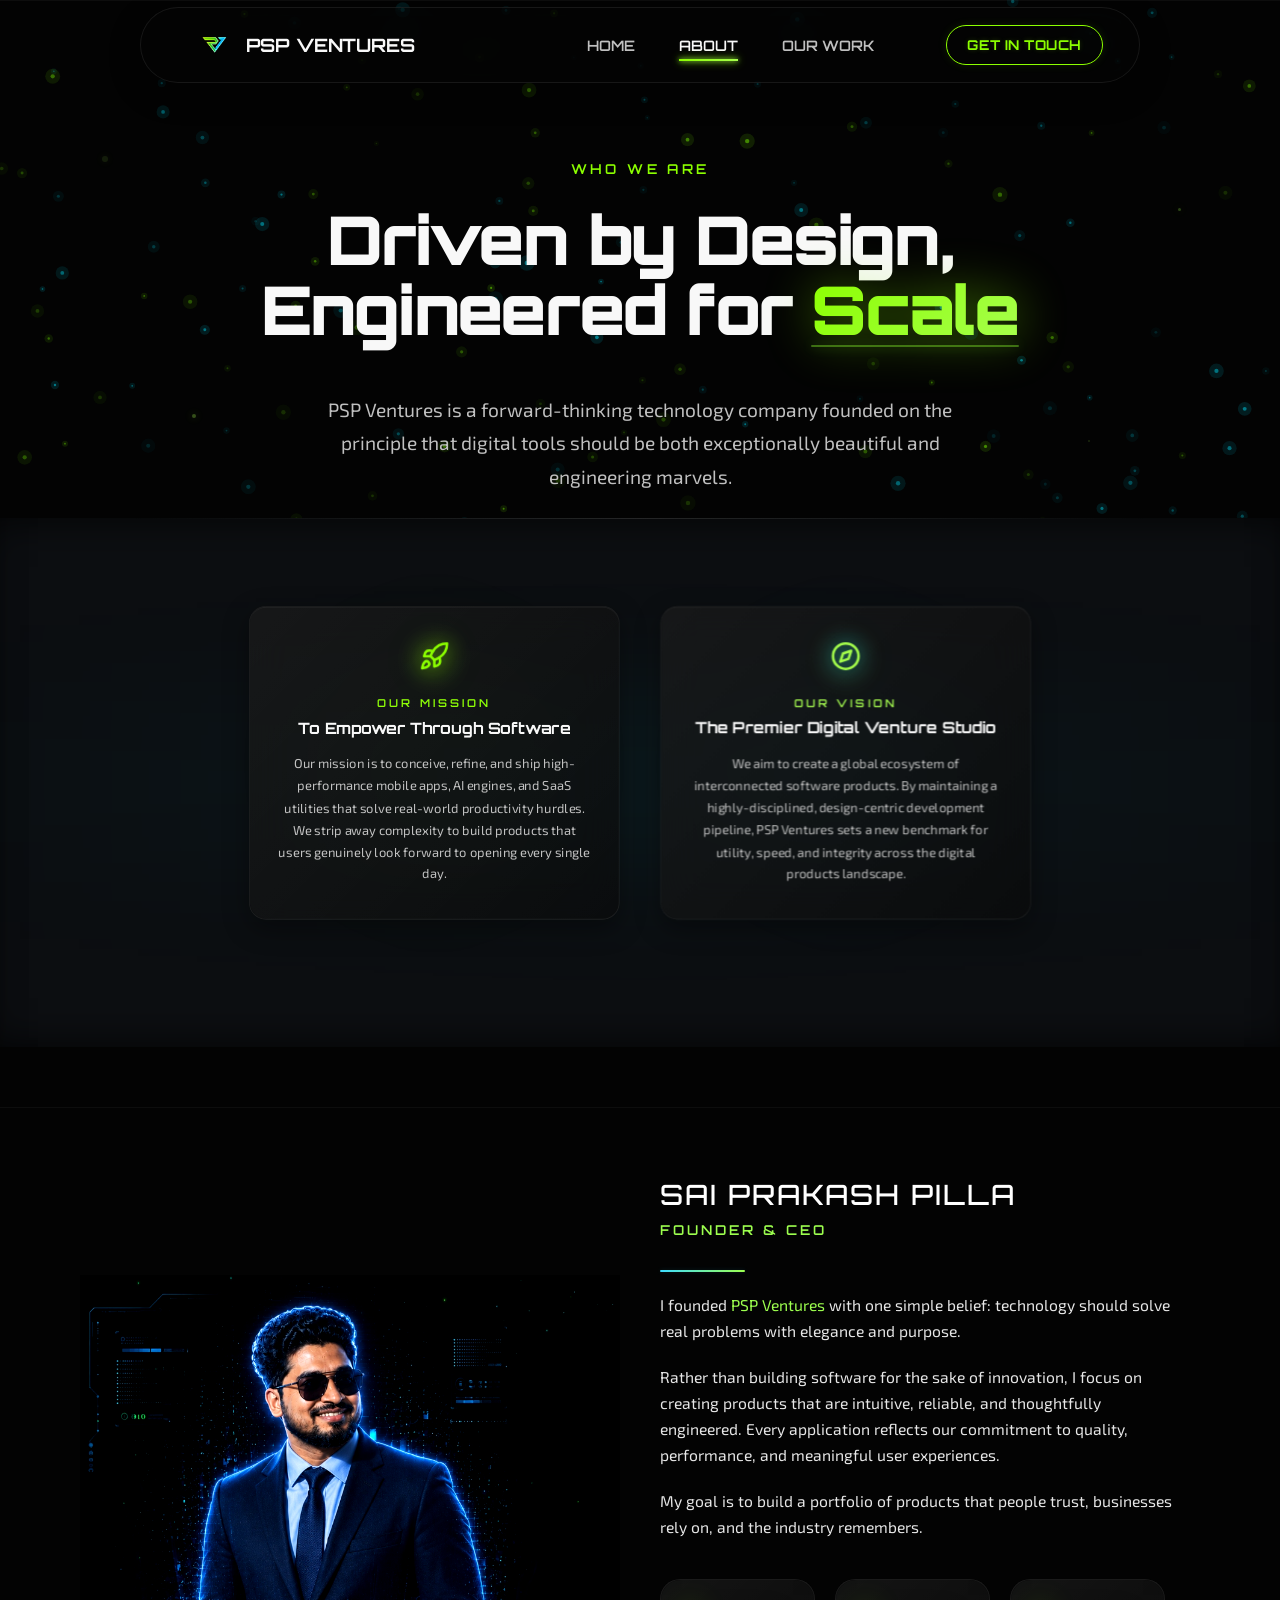
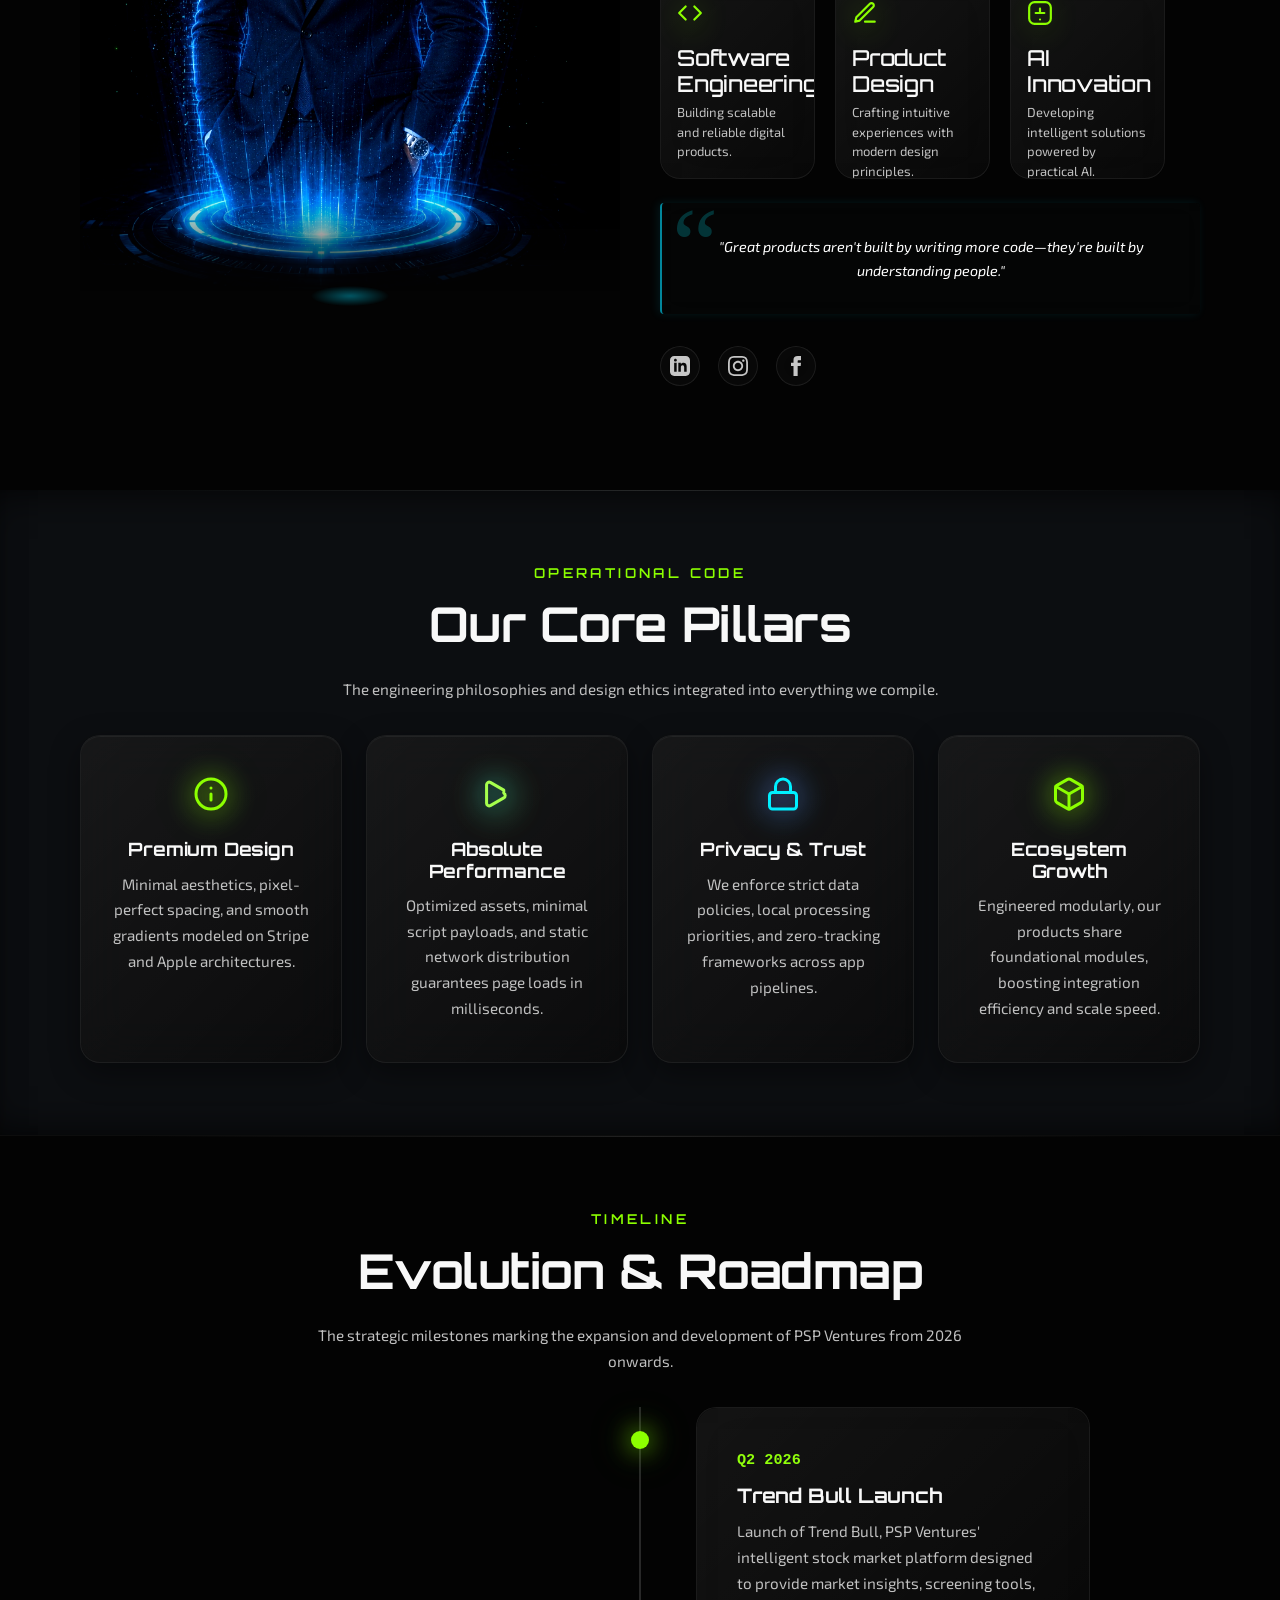
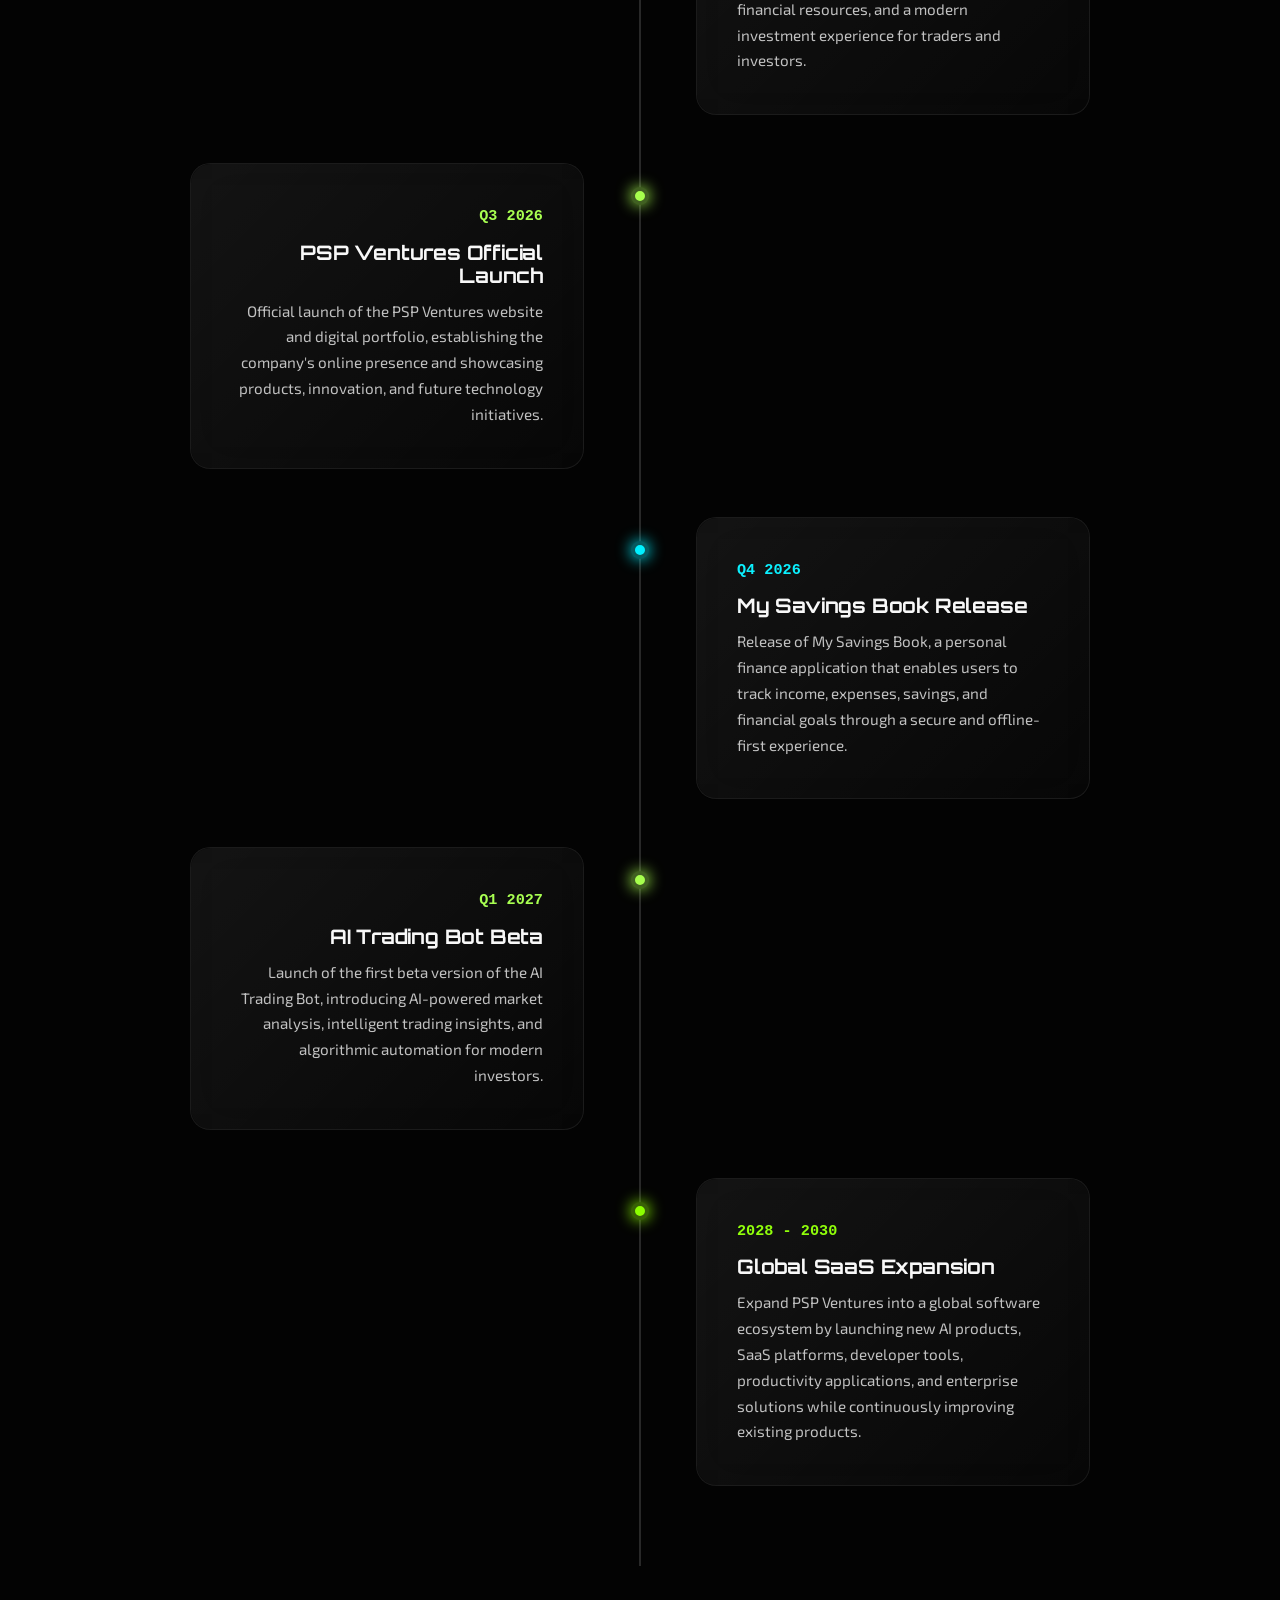
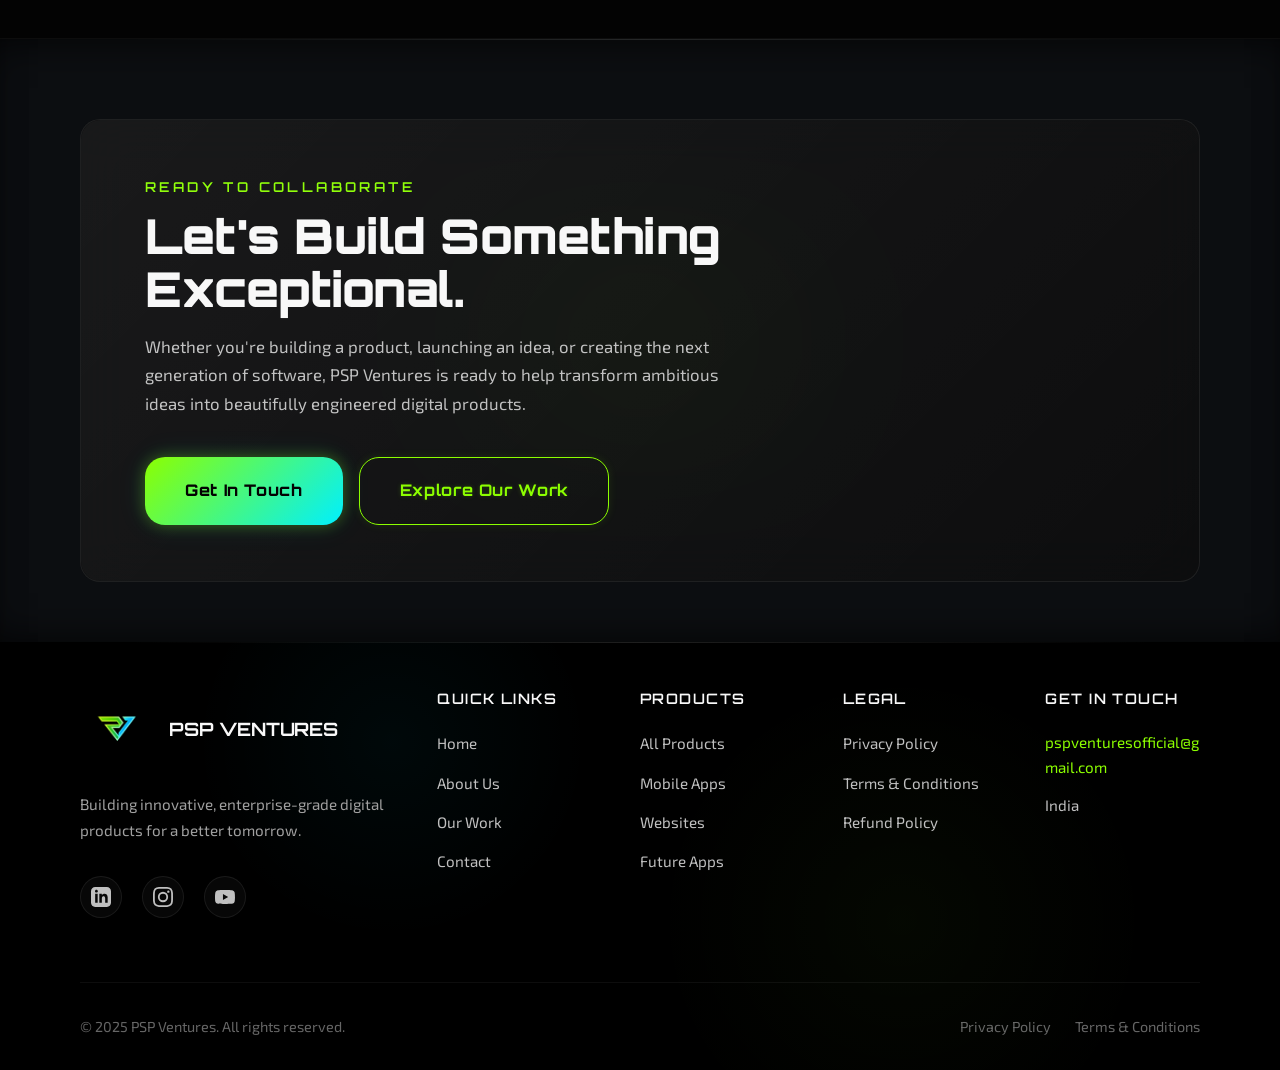
==== commit 589706af: "Add files via upload" ====
--- a/about.html
+++ b/about.html
@@ -188,23 +188,23 @@
 
           <!-- Feature Blocks -->
           <div style="display: flex; gap: 20px; flex-wrap: wrap; margin-top: 2.5rem; margin-bottom: 1.5rem; justify-content: flex-start;">
-            <div class="glass-card glow-green pillar-card">
-              <div class="pillar-icon">
-                <svg width="36" height="36" viewBox="0 0 24 24" fill="none" stroke="currentColor" stroke-width="2" stroke-linecap="round" stroke-linejoin="round"><path d="M16 18l6-6-6-6M8 6l-6 6 6 6"/></svg>
+            <div class="glass-card glow-green founder-expertise-card">
+              <div class="founder-expertise-icon">
+                <svg width="26" height="26" viewBox="0 0 24 24" fill="none" stroke="currentColor" stroke-width="2" stroke-linecap="round" stroke-linejoin="round"><path d="M16 18l6-6-6-6M8 6l-6 6 6 6"/></svg>
               </div>
               <h4>Software Engineering</h4>
               <p>Building scalable and reliable digital products.</p>
             </div>
-            <div class="glass-card glow-green pillar-card">
-              <div class="pillar-icon">
-                <svg width="36" height="36" viewBox="0 0 24 24" fill="none" stroke="currentColor" stroke-width="2" stroke-linecap="round" stroke-linejoin="round"><path d="M12 20h9M16.5 3.5a2.121 2.121 0 0 1 3 3L7 19l-4 1 1-4L16.5 3.5z"/></svg>
+            <div class="glass-card glow-green founder-expertise-card">
+              <div class="founder-expertise-icon">
+                <svg width="26" height="26" viewBox="0 0 24 24" fill="none" stroke="currentColor" stroke-width="2" stroke-linecap="round" stroke-linejoin="round"><path d="M12 20h9M16.5 3.5a2.121 2.121 0 0 1 3 3L7 19l-4 1 1-4L16.5 3.5z"/></svg>
               </div>
               <h4>Product Design</h4>
               <p>Crafting intuitive experiences with modern design principles.</p>
             </div>
-            <div class="glass-card glow-green pillar-card">
-              <div class="pillar-icon">
-                <svg width="36" height="36" viewBox="0 0 24 24" fill="none" stroke="currentColor" stroke-width="2" stroke-linecap="round" stroke-linejoin="round"><rect x="2" y="2" width="20" height="20" rx="5" ry="5"/><path d="M12 18h.01"/><path d="M8 12h8"/><path d="M12 8v4"/></svg>
+            <div class="glass-card glow-green founder-expertise-card">
+              <div class="founder-expertise-icon">
+                <svg width="26" height="26" viewBox="0 0 24 24" fill="none" stroke="currentColor" stroke-width="2" stroke-linecap="round" stroke-linejoin="round"><rect x="2" y="2" width="20" height="20" rx="5" ry="5"/><path d="M12 18h.01"/><path d="M8 12h8"/><path d="M12 8v4"/></svg>
               </div>
               <h4>AI Innovation</h4>
               <p>Developing intelligent solutions powered by practical AI.</p>
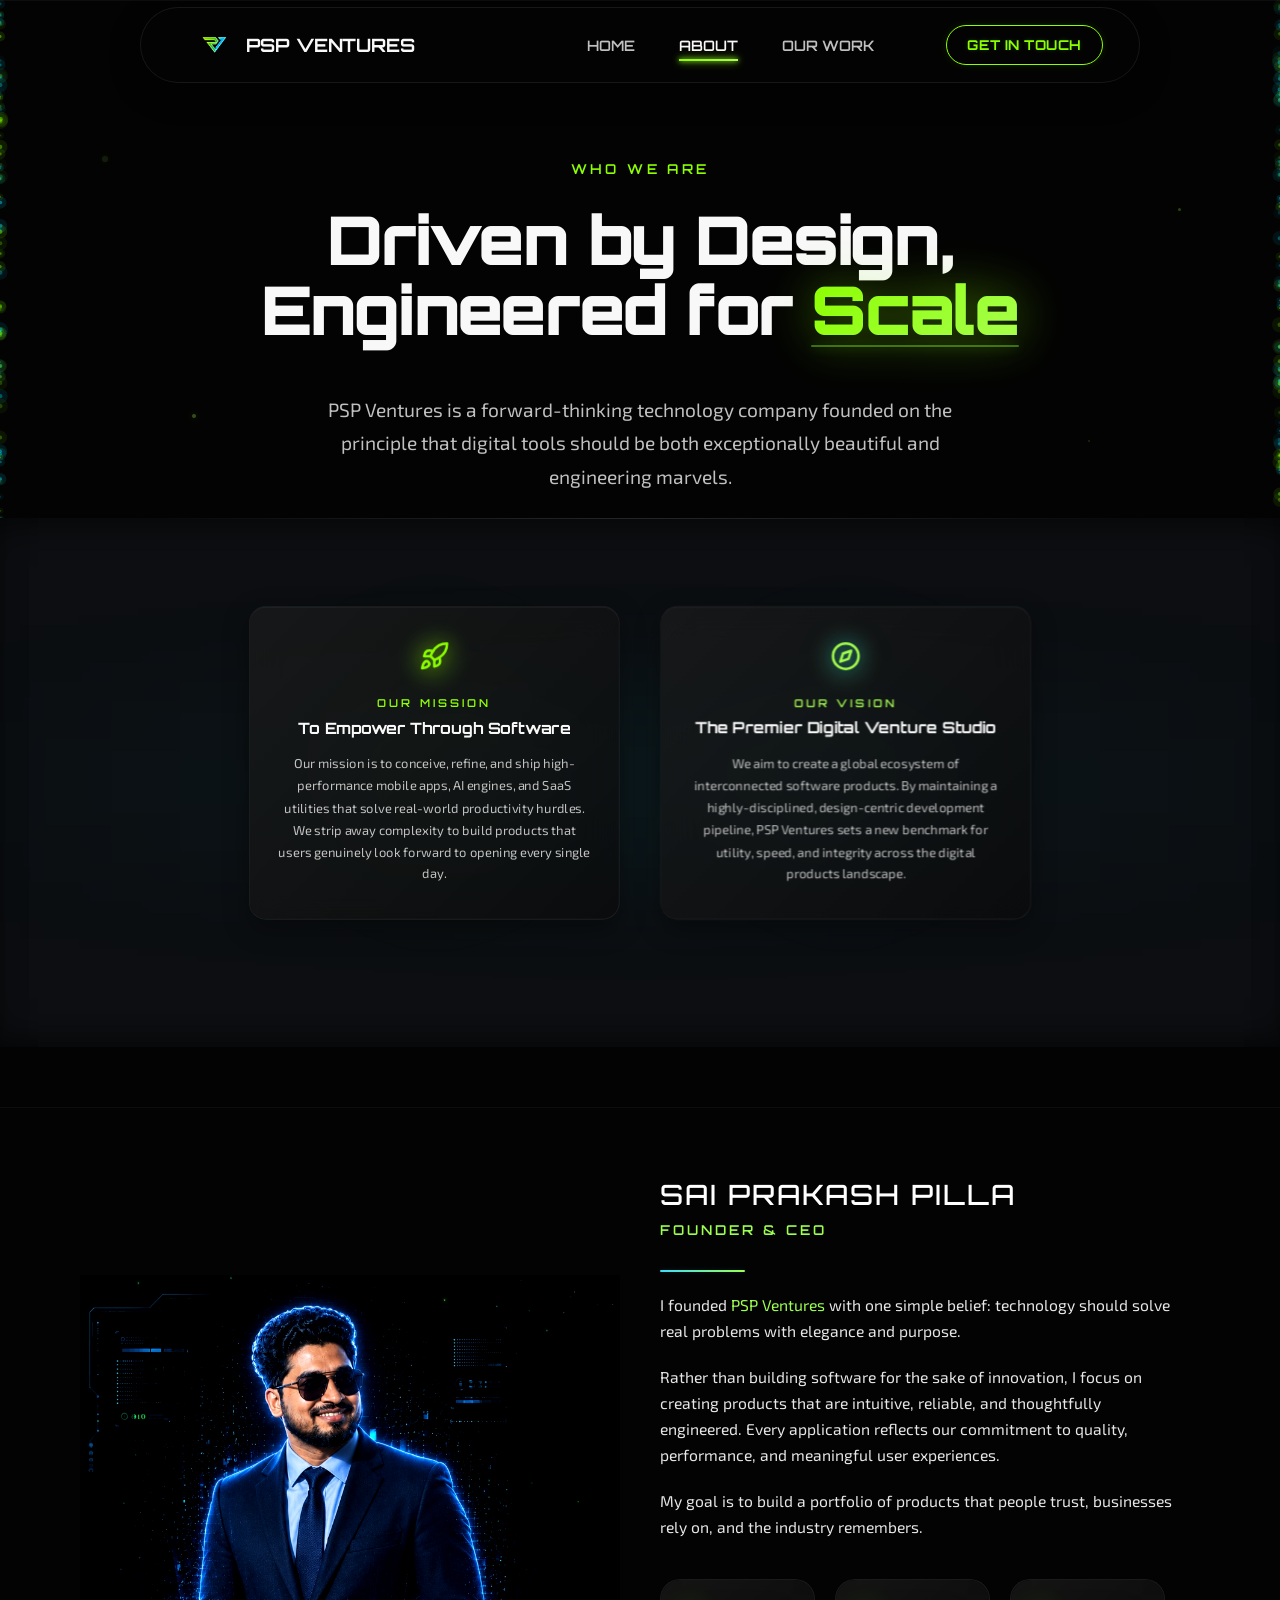
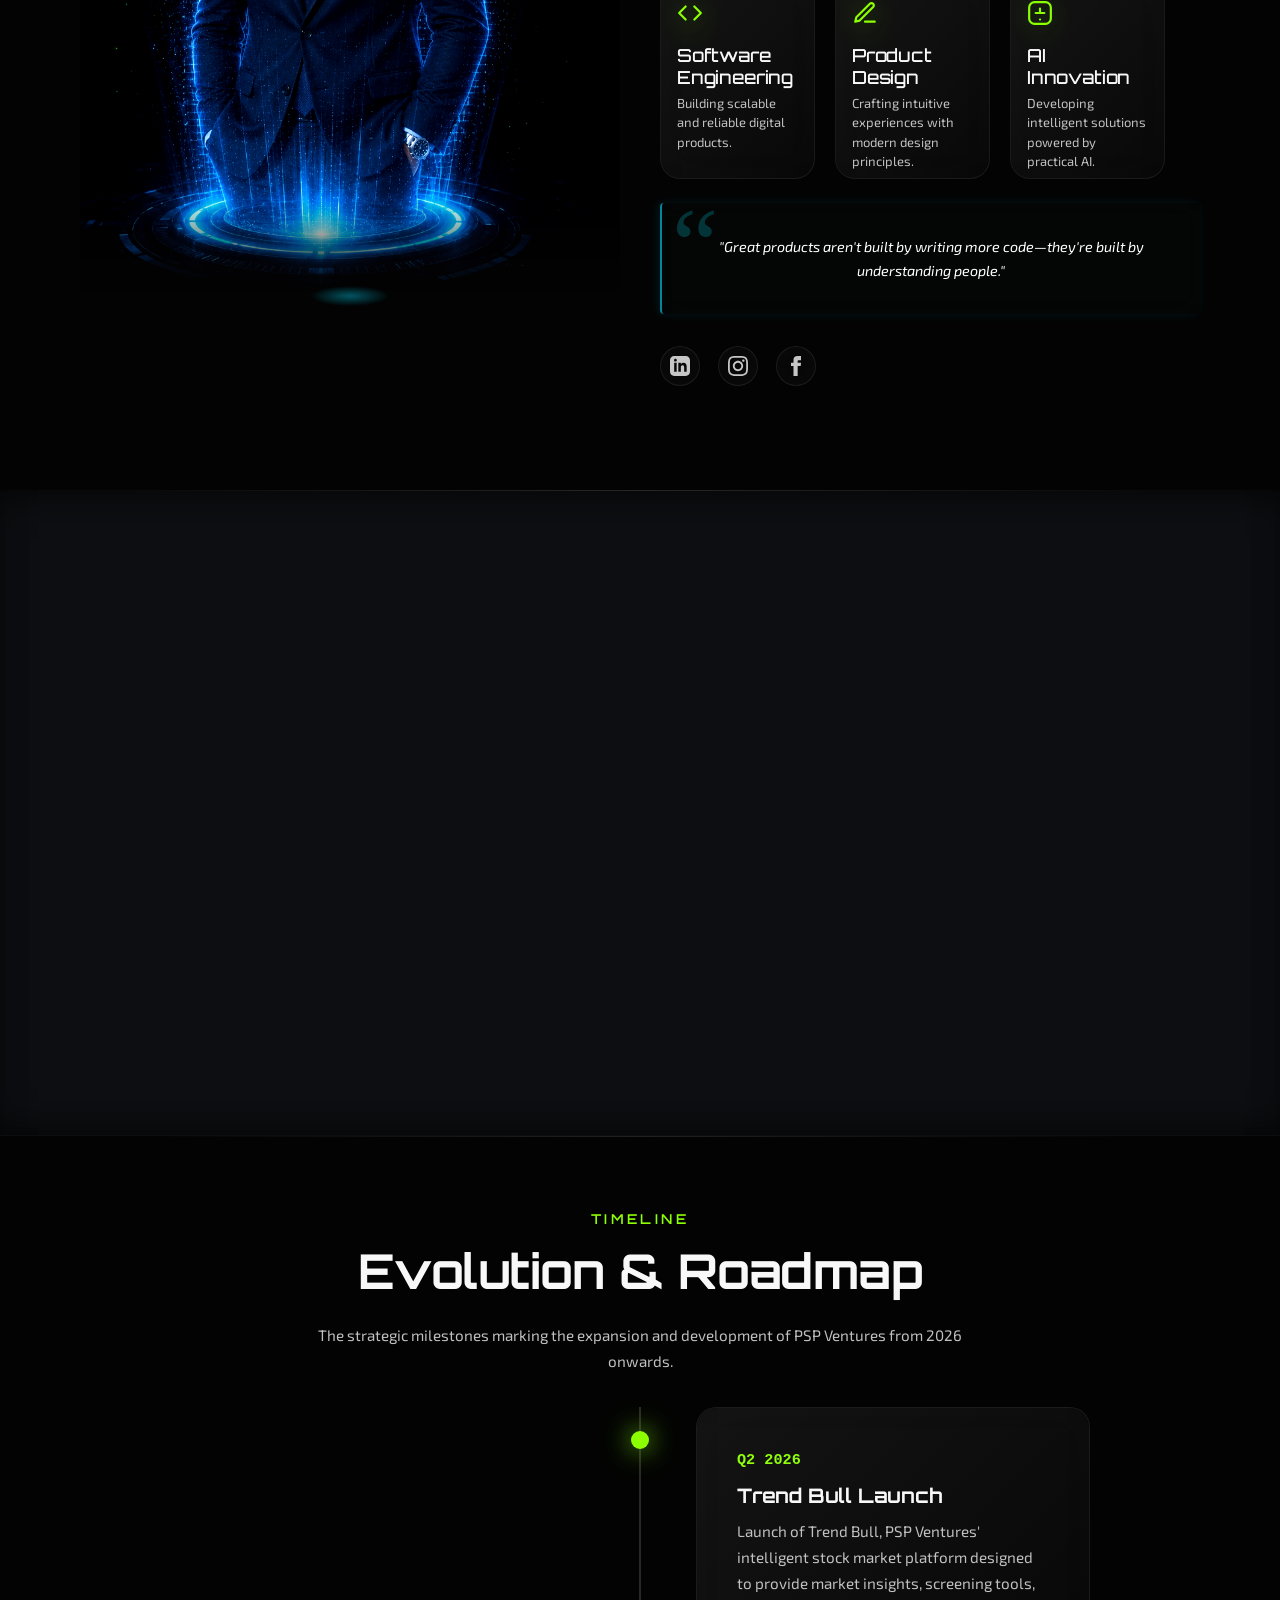
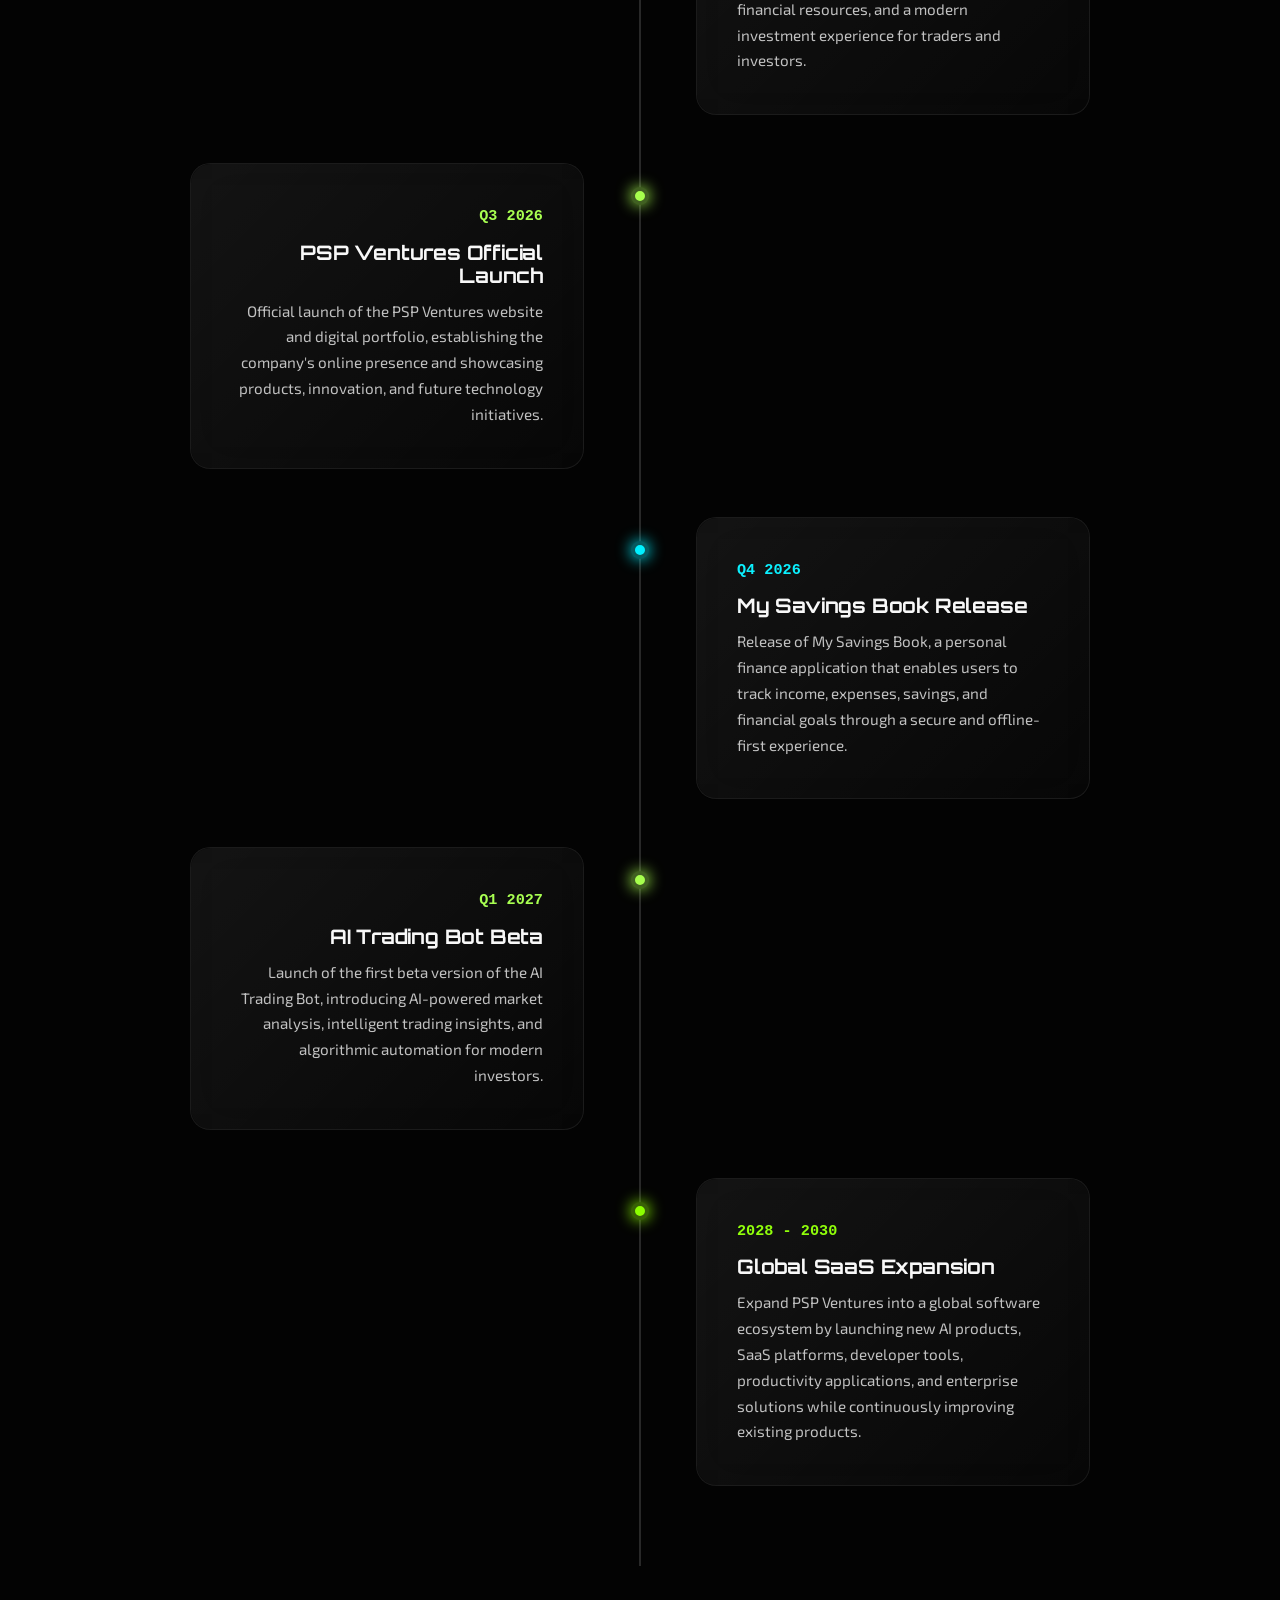
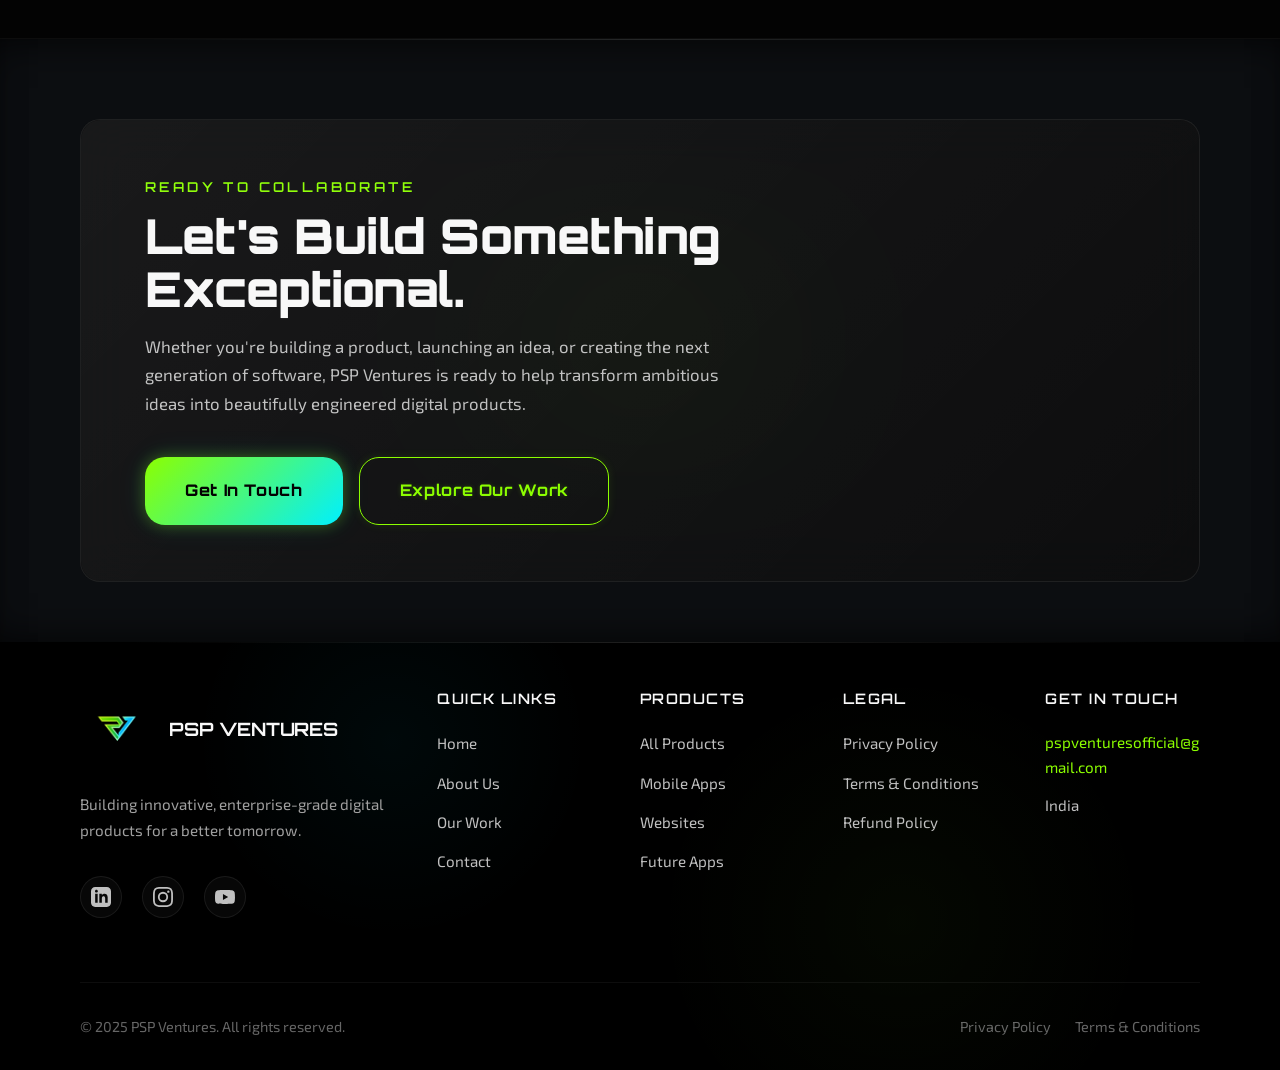
==== commit 27775e49: "Add files via upload" ====
--- a/about.html
+++ b/about.html
@@ -223,13 +223,13 @@
 
           <!-- Socials -->
           <div style="display: flex; gap: 18px; align-items: center; margin-top: 20px;">
-            <a href="#" class="founder-social-icon linkedin" aria-label="LinkedIn">
+            <a href="https://www.linkedin.com/in/sai-prakash-pilla/" target="_blank" rel="noopener noreferrer" class="founder-social-icon linkedin" aria-label="Visit Sai Prakash Pilla on LinkedIn">
               <svg width="20" height="20" viewBox="0 0 24 24" fill="currentColor"><path d="M19 0h-14c-2.761 0-5 2.239-5 5v14c0 2.761 2.239 5 5 5h14c2.762 0 5-2.239 5-5v-14c0-2.761-2.238-5-5-5zm-11 19h-3v-11h3v11zm-1.5-12.268c-.966 0-1.75-.79-1.75-1.764s.784-1.764 1.75-1.764 1.75.79 1.75 1.764-.783 1.764-1.75 1.764zm13.5 12.268h-3v-5.604c0-3.368-4-3.113-4 0v5.604h-3v-11h3v1.765c1.396-2.586 7-2.777 7 2.476v6.759z"/></svg>
             </a>
-            <a href="#" class="founder-social-icon instagram" aria-label="Instagram">
+            <a href="https://www.instagram.com/saiprakash.pilla/" target="_blank" rel="noopener noreferrer" class="founder-social-icon instagram" aria-label="Visit Sai Prakash Pilla on Instagram">
               <svg width="20" height="20" viewBox="0 0 24 24" fill="currentColor"><path d="M12 2.163c3.204 0 3.584.012 4.85.07 3.252.148 4.771 1.691 4.919 4.919.058 1.265.069 1.645.069 4.849 0 3.205-.012 3.584-.069 4.849-.149 3.225-1.664 4.771-4.919 4.919-1.266.058-1.644.07-4.85.07-3.204 0-3.584-.012-4.849-.07-3.26-.149-4.771-1.699-4.919-4.92-.058-1.265-.07-1.644-.07-4.849 0-3.204.013-3.583.07-4.849.149-3.227 1.664-4.771 4.919-4.919 1.266-.057 1.645-.069 4.849-.069zm0-2.163c-3.259 0-3.667.014-4.947.072-4.358.2-6.78 2.618-6.98 6.98-.059 1.281-.073 1.689-.073 4.948 0 3.259.014 3.668.072 4.948.2 4.358 2.618 6.78 6.98 6.98 1.281.058 1.689.072 4.948.072 3.259 0 3.668-.014 4.948-.072 4.354-.2 6.782-2.618 6.979-6.98.059-1.28.073-1.689.073-4.948 0-3.259-.014-3.667-.072-4.947-.196-4.354-2.617-6.78-6.979-6.98-1.281-.059-1.69-.073-4.949-.073zm0 5.838c-3.403 0-6.162 2.759-6.162 6.162s2.759 6.163 6.162 6.163 6.162-2.759 6.162-6.163c0-3.403-2.759-6.162-6.162-6.162zm0 10.162c-2.209 0-4-1.79-4-4 0-2.209 1.791-4 4-4s4 1.791 4 4c0 2.21-1.791 4-4 4zm6.406-11.845c-.796 0-1.441.645-1.441 1.44s.645 1.44 1.441 1.44c.795 0 1.439-.645 1.439-1.44s-.644-1.44-1.439-1.44z"/></svg>
             </a>
-            <a href="#" class="founder-social-icon facebook" aria-label="Facebook">
+            <a href="https://www.facebook.com/saiprakash.pilla" target="_blank" rel="noopener noreferrer" class="founder-social-icon facebook" aria-label="Visit Sai Prakash Pilla on Facebook">
               <svg width="20" height="20" viewBox="0 0 24 24" fill="currentColor"><path d="M9 8h-3v4h3v12h5v-12h3.642l.358-4h-4v-1.667c0-.955.192-1.333 1.115-1.333h2.885v-5h-3.808c-3.596 0-5.192 1.583-5.192 4.615v3.385z"/></svg>
             </a>
           </div>
--- a/css/style.css
+++ b/css/style.css
@@ -141,7 +141,7 @@
 
 h3 {
   font-size: clamp(1.35rem, 2.5vw, 2rem);
-  margin-bottom: 1rem;
+  margin-bottom: 0.5rem;
 }
 
 p {
@@ -1328,7 +1328,7 @@
   backdrop-filter: blur(24px) !important;
   -webkit-backdrop-filter: blur(24px) !important;
   border-radius: 24px !important;
-  padding: 1.5rem 1.5rem !important; /* Reduced padding to shrink card height */
+  padding: 1.25rem 1.5rem !important; /* Reduced padding to shrink card height */
   position: relative;
   overflow: hidden;
   z-index: 2;
@@ -1442,7 +1442,7 @@
   display: flex;
   justify-content: space-between;
   align-items: center;
-  margin-bottom: 1.25rem;
+  margin-bottom: 0.5rem;
   position: relative;
   z-index: 2;
 }
@@ -1540,9 +1540,10 @@
 }
 
 .product-badge-live {
-  background: rgba(140, 255, 0, 0.08);
+  background: rgba(140, 255, 0, 0.15);
   color: var(--primary-accent);
-  border: 1px solid rgba(140, 255, 0, 0.2);
+  border: 1px solid rgba(140, 255, 0, 0.6);
+  box-shadow: 0 0 10px rgba(140, 255, 0, 0.2);
 }
 
 .product-badge-live::before {
@@ -1591,9 +1592,10 @@
 }
 
 .product-badge-review {
-  background: rgba(255, 179, 0, 0.08);
+  background: rgba(255, 179, 0, 0.05);
   color: #FFB300;
-  border: 1px solid rgba(255, 179, 0, 0.2);
+  border: 1px solid rgba(255, 179, 0, 0.3);
+  opacity: 0.9;
 }
 
 .product-badge-review::before {
@@ -1625,7 +1627,7 @@
 
 /* Card Body & Typography */
 .product-card-body {
-  margin-bottom: 1.25rem;
+  margin-bottom: 0.5rem;
   position: relative;
   z-index: 2;
 }
@@ -1645,7 +1647,7 @@
   font-weight: 700;
   letter-spacing: 0.08em;
   text-transform: uppercase;
-  margin-bottom: 1rem;
+  margin-bottom: 0.75rem;
   display: block;
 }
 
@@ -1689,8 +1691,8 @@
 /* Dedicated Footer Section Separated by Divider Line */
 .product-card-footer {
   border-top: 1px solid rgba(255, 255, 255, 0.08);
-  padding-top: 1.25rem;
-  margin-top: 1.25rem;
+  padding-top: 1rem;
+  margin-top: 1rem;
   width: 100%;
   position: relative;
   z-index: 2;
@@ -1893,7 +1895,7 @@
   gap: 0.5rem;
   padding-top: 1rem;
   border-top: 1px solid rgba(255, 255, 255, 0.05);
-  margin-top: auto;
+  margin-top: 1rem;
   font-family: var(--font-display);
   font-size: 0.75rem;
   letter-spacing: 0.05em;
@@ -3185,7 +3187,7 @@
 }
 
 .founder-expertise-card h4 {
-  font-size: 22px;
+  font-size: 18px;
   margin-bottom: 0.35rem;
   line-height: 1.2;
   color: var(--text-primary);
--- a/css/responsive.css
+++ b/css/responsive.css
@@ -1,159 +1,10 @@
 /* ==========================================================================
    PSP Ventures Responsive Styling & Media Queries
+   STRICT RULE: Do NOT affect desktop (≥1200px). Desktop is completely approved and untouched.
    ========================================================================== */
 
-/* 1. Large Screen Adjustments (max-width: 1200px) */
-@media screen and (max-width: 1200px) {
-  .container {
-    padding: 0 1.5rem;
-  }
-}
-
-/* 2. Desktop/Tablet Landscape (max-width: 1024px) */
-@media screen and (max-width: 1024px) {
-  :root {
-    --header-height: 70px;
-  }
-
-  .grid-4 {
-    grid-template-columns: repeat(2, 1fr);
-    gap: 1.5rem;
-  }
-
-  .grid-3 {
-    grid-template-columns: repeat(2, 1fr);
-    gap: 1.5rem;
-  }
-
-  .footer-grid {
-    grid-template-columns: repeat(2, 1fr);
-    gap: 3rem;
-  }
-}
-
-/* 3. Tablet Portrait & Mobile Landscape (max-width: 768px) */
-@media screen and (max-width: 768px) {
-  .section {
-    padding: 5rem 0;
-  }
-
-  .section-header {
-    margin-bottom: 3rem;
-  }
-
-  .grid-2, .grid-3, .grid-4, .feature-grid-2x2 {
-    grid-template-columns: 1fr;
-    gap: 2rem;
-  }
-
-  /* Hamburger Menu & Navigation Toggle */
-  .hamburger {
-    display: flex;
-  }
-
-  .nav-links {
-    position: fixed;
-    top: 0;
-    right: -100%;
-    width: 80%;
-    max-width: 320px;
-    height: 100vh;
-    background: rgba(13, 17, 23, 0.95);
-    backdrop-filter: blur(20px);
-    -webkit-backdrop-filter: blur(20px);
-    flex-direction: column;
-    justify-content: center;
-    align-items: flex-start;
-    padding: 6rem 3rem;
-    gap: 2rem;
-    transition: right 0.4s cubic-bezier(0.16, 1, 0.3, 1);
-    box-shadow: -10px 0 30px rgba(0, 0, 0, 0.5);
-    border-left: 1px solid var(--border-color);
-    z-index: 1000;
-  }
-
-  .nav-links.active {
-    right: 0;
-  }
-
-  /* Adjust mobile nav links text */
-  .nav-links a {
-    font-size: 1.25rem;
-    width: 100%;
-    display: block;
-    padding: 0.5rem 0;
-  }
-
-  /* Hamburger Active Animation */
-  .hamburger.active span:nth-child(1) {
-    transform: translateY(8px) rotate(45deg);
-    background-color: var(--primary-accent);
-  }
-
-  .hamburger.active span:nth-child(2) {
-    opacity: 0;
-  }
-
-  .hamburger.active span:nth-child(3) {
-    transform: translateY(-8px) rotate(-45deg);
-    background-color: var(--primary-accent);
-  }
-
-  /* Footer Layout Adjustments */
-  .footer-grid {
-    grid-template-columns: 1fr;
-    gap: 2.5rem;
-  }
-
-  .footer-info {
-    border-bottom: 1px solid var(--border-color);
-    padding-bottom: 2rem;
-  }
-
-  .footer-bottom {
-    flex-direction: column;
-    gap: 1.5rem;
-    align-items: flex-start;
-  }
-
-  .footer-legal-links {
-    width: 100%;
-    justify-content: flex-start;
-    flex-wrap: wrap;
-    gap: 1.5rem;
-  }
-}
-
-/* 4. Small Mobile Screen Adjustments (max-width: 480px) */
-@media screen and (max-width: 480px) {
-  .section {
-    padding: 4rem 0;
-  }
-
-  .btn {
-    width: 100%;
-    justify-content: center;
-  }
-
-  .nav-links {
-    width: 100%;
-    max-width: none;
-    padding: 5rem 2rem;
-  }
-
-  .hero-buttons {
-    flex-direction: column;
-    gap: 1rem;
-    width: 100%;
-  }
-
-  /* Contact and Forms styling adjustments */
-  .glass-card {
-    padding: 1.75rem 1.25rem;
-  }
-}
-
 /* === GLOBAL SECTION TRANSPARENCY OVERRIDES === */
+/* (These overrides apply globally because they clean up legacy gradient code, but they do NOT break desktop layout) */
 .section, .products-showcase-section, .highlights-section, footer, .footer,
 section[id], footer {
     background: transparent !important;
@@ -185,9 +36,6 @@
     background: none !important;
 }
 
-
-
-
 /* === FINAL SECTION DIVIDERS === */
 .section, .products-showcase-section, footer, .footer, section[id] {
     border-top: 1px solid rgba(255, 255, 255, 0.045) !important;
@@ -197,8 +45,6 @@
 #hero {
     border-top: none !important;
 }
-
-
 
 /* Very subtle local cyan/purple atmosphere for Products */
 section#featured-products::before {
@@ -214,24 +60,17 @@
     opacity: 1 !important;
 }
 
-
-
-
-
-
 /* === FINAL ALTERNATING SECTION OVERLAYS === */
 .section-masked, .section-open {
     position: relative !important;
     z-index: 1 !important;
 }
 
-/* Remove old flat borders, we will use a premium gradient divider */
 .section-masked {
     border-top: none !important;
     border-bottom: none !important;
 }
 
-/* The dark background for masked sections */
 section.section-masked[id]::before, footer.section-masked::before, .section-masked::before {
     content: "" !important;
     position: absolute !important;
@@ -243,11 +82,9 @@
     z-index: -1 !important;
     opacity: 1 !important;
     display: block !important;
-    /* Subtle inner shadow for elevation */
     box-shadow: inset 0 20px 40px -20px rgba(0,0,0,0.8), inset 0 -20px 40px -20px rgba(0,0,0,0.8) !important;
 }
 
-/* Add inner shadow to open sections as well to separate them from masked ones */
 section.section-open[id]::before, .section-open::before {
     content: "" !important;
     position: absolute !important;
@@ -264,7 +101,6 @@
 }
 
 /* === PROFESSIONAL SECTION SEPARATORS === */
-/* Gradient divider line at the top of every section (except Hero) */
 section[id]::after, footer::after, .section-masked::after, .section-open::after {
     content: "" !important;
     position: absolute !important;
@@ -281,11 +117,9 @@
     box-shadow: none !important;
 }
 
-/* No top divider for hero */
 #hero::after {
     display: none !important;
 }
-
 
 /* === FOOTER PURE BLACK OVERRIDE === */
 body footer.section-masked::before, body footer::before {
@@ -307,7 +141,6 @@
 }
 
 /* === PREMIUM LOCALIZED GLOWS (INSIDE MASKED SECTIONS) === */
-
 .section-glow-layer {
   position: absolute !important;
   inset: 0 !important;
@@ -319,7 +152,6 @@
   background: transparent !important;
 }
 
-/* ABOUT SECTION SPECIFIC GLOWS */
 .about-glows::before {
   content: "" !important;
   position: absolute !important;
@@ -348,7 +180,6 @@
   opacity: 1 !important;
 }
 
-/* CARD ICON RESTORED GLOWS */
 .icon-green {
   box-shadow: 0 0 18px rgba(123, 255, 40, 0.18), 0 0 40px rgba(123, 255, 40, 0.07) !important;
 }
@@ -356,7 +187,6 @@
   box-shadow: 0 0 18px rgba(0, 220, 255, 0.16), 0 0 40px rgba(0, 220, 255, 0.06) !important;
 }
 
-/* DESKTOP HOVER AMBIENT GLOW FOR CARDS */
 @media (min-width: 992px) {
   .about-card.glow-green:hover {
     box-shadow: 0 12px 40px rgba(0,0,0,0.30), 0 0 35px rgba(123,255,40,0.07) !important;
@@ -365,3 +195,238 @@
     box-shadow: 0 12px 40px rgba(0,0,0,0.30), 0 0 35px rgba(0,220,255,0.06) !important;
   }
 }
+
+/* ==========================================================================
+   RESPONSIVE DESIGN (max-width queries only to protect desktop)
+   ========================================================================== */
+
+/* Hide hamburger on desktop */
+.hamburger {
+  display: none;
+  background: transparent;
+  border: none;
+  cursor: pointer;
+  flex-direction: column;
+  justify-content: space-around;
+  width: 32px;
+  height: 32px;
+  padding: 4px;
+  z-index: 1100;
+}
+.hamburger span {
+  display: block;
+  width: 100%;
+  height: 2px;
+  background-color: var(--text-primary);
+  border-radius: 4px;
+  transition: all 0.3s cubic-bezier(0.16, 1, 0.3, 1);
+}
+.hamburger.active span:nth-child(1) {
+  transform: translateY(10px) rotate(45deg);
+  background-color: var(--primary-accent);
+}
+.hamburger.active span:nth-child(2) {
+  opacity: 0;
+}
+.hamburger.active span:nth-child(3) {
+  transform: translateY(-10px) rotate(-45deg);
+  background-color: var(--primary-accent);
+}
+
+/* Body lock class */
+body.no-scroll {
+  overflow: hidden;
+  height: 100vh;
+}
+
+/* 1. Large Screen Adjustments (max-width: 1199px) - Just safety container padding */
+@media screen and (max-width: 1199px) {
+  .container {
+    padding: 0 1.5rem;
+  }
+}
+
+/* 2. Tablet & Mobile Navigation Breakpoint (max-width: 991px) */
+@media screen and (max-width: 991px) {
+  
+  /* Navigation Slide-in Drawer */
+  .hamburger {
+    display: flex;
+    margin-left: 1rem;
+  }
+
+  .nav-cta .btn {
+    display: none; /* Hide the top 'GET IN TOUCH' button on mobile to save space */
+  }
+
+  nav {
+    position: fixed;
+    top: 0;
+    right: -100%;
+    width: 100%;
+    height: 100vh;
+    background: rgba(8, 10, 15, 0.95);
+    backdrop-filter: blur(25px);
+    -webkit-backdrop-filter: blur(25px);
+    z-index: 1000;
+    transition: right 0.4s cubic-bezier(0.16, 1, 0.3, 1);
+    display: flex;
+    justify-content: center;
+    align-items: center;
+    border-left: 1px solid rgba(255, 255, 255, 0.05);
+  }
+
+  nav.nav-active {
+    right: 0;
+  }
+
+  .nav-links {
+    flex-direction: column;
+    align-items: center;
+    gap: 2.5rem;
+  }
+
+  .nav-links a {
+    font-size: 1.5rem;
+    font-weight: 500;
+    padding: 0.5rem 1rem;
+    width: 100%;
+    text-align: center;
+  }
+
+  /* Grid Layout Restructuring (Stacking) */
+  .grid-4, .grid-3, .grid-2 {
+    grid-template-columns: repeat(2, 1fr); /* 2 columns on tablet */
+    gap: 1.5rem;
+  }
+  
+  /* Footer */
+  .footer-grid {
+    grid-template-columns: repeat(2, 1fr);
+    gap: 3rem;
+  }
+}
+
+/* 3. Mobile Landscape & Small Tablet (max-width: 768px) */
+@media screen and (max-width: 768px) {
+  /* Typography Scaling */
+  h1 { font-size: clamp(2.5rem, 8vw, 4rem); }
+  h2 { font-size: clamp(2rem, 6vw, 3rem); }
+  h3 { font-size: clamp(1.5rem, 5vw, 2.25rem); }
+  
+  .section {
+    padding: 5rem 0;
+  }
+
+  /* Stacking all grids */
+  .grid-4, .grid-3, .grid-2, .feature-grid-2x2 {
+    grid-template-columns: 1fr;
+    gap: 1.5rem;
+  }
+
+  /* About / Split Layouts */
+  .about-split {
+    flex-direction: column;
+    align-items: flex-start;
+  }
+  .about-mission, .about-vision {
+    width: 100%;
+  }
+
+  /* Footer Layout Stacking */
+  .footer-grid {
+    grid-template-columns: 1fr;
+    gap: 2.5rem;
+  }
+  
+  .footer-bottom {
+    flex-direction: column;
+    align-items: flex-start;
+    gap: 1.5rem;
+  }
+
+  .footer-legal-links {
+    flex-wrap: wrap;
+    justify-content: flex-start;
+    gap: 1rem;
+  }
+
+  /* Products Filter Tabs */
+  .filter-container {
+    flex-wrap: wrap;
+    justify-content: center;
+    margin-top: 30px; /* Reduced for mobile */
+  }
+
+  .filter-btn {
+    padding: 0.6rem 1rem;
+    font-size: 0.85rem;
+    flex-grow: 1;
+    text-align: center;
+  }
+  
+  /* Contact Page Grid */
+  .contact-section .grid-2 {
+    grid-template-columns: 1fr;
+  }
+}
+
+/* 4. Mobile Portrait (max-width: 480px) */
+@media screen and (max-width: 480px) {
+  .section {
+    padding: 4rem 0;
+  }
+
+  /* Hero Section Mobile Polish */
+  #hero {
+    min-height: 70vh !important;
+  }
+  
+  .hero-buttons {
+    flex-direction: column;
+    width: 100%;
+    gap: 1rem;
+  }
+  
+  .btn {
+    width: 100%;
+    justify-content: center;
+    min-height: 48px; /* Touch target accessibility */
+  }
+
+  /* Card padding reduction to save space on small screens */
+  .glass-card, .product-card, .about-card {
+    padding: 1.5rem !important; /* Uniform touch-friendly padding */
+  }
+
+  /* Forms */
+  input, textarea, select {
+    padding: 1rem !important;
+    font-size: 16px !important; /* Prevents iOS auto-zoom on inputs */
+  }
+
+  /* Fix for Contact page custom layout styling on mobile */
+  #partnership-form {
+    padding: 1.5rem !important;
+  }
+  
+  /* Make sure images remain strictly contained */
+  img {
+    max-width: 100%;
+    height: auto;
+  }
+}
+
+/* 5. Extra Small Mobile (max-width: 375px) */
+@media screen and (max-width: 375px) {
+  h1 { font-size: 2.25rem; }
+  h2 { font-size: 1.75rem; }
+  
+  .container {
+    padding: 0 1.25rem;
+  }
+  
+  .glass-card, .product-card, .about-card {
+    padding: 1.25rem !important; 
+  }
+}
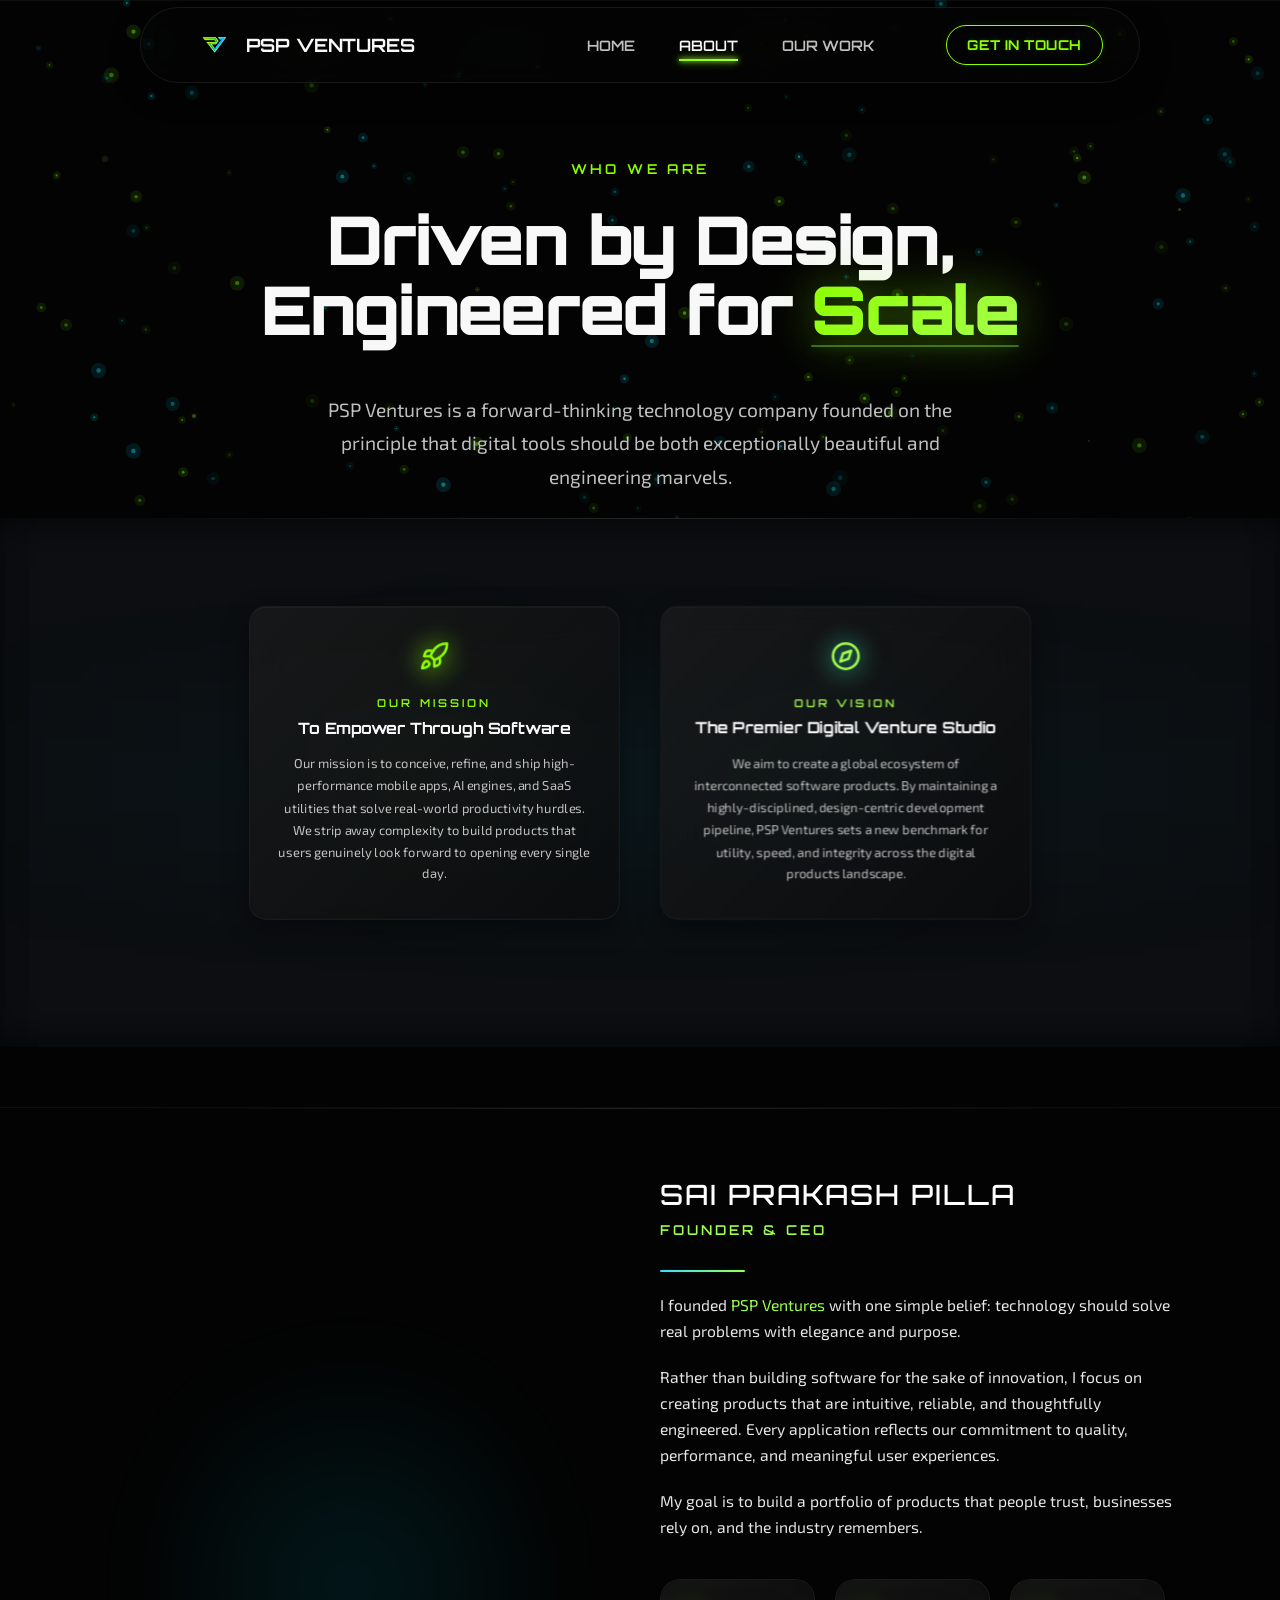
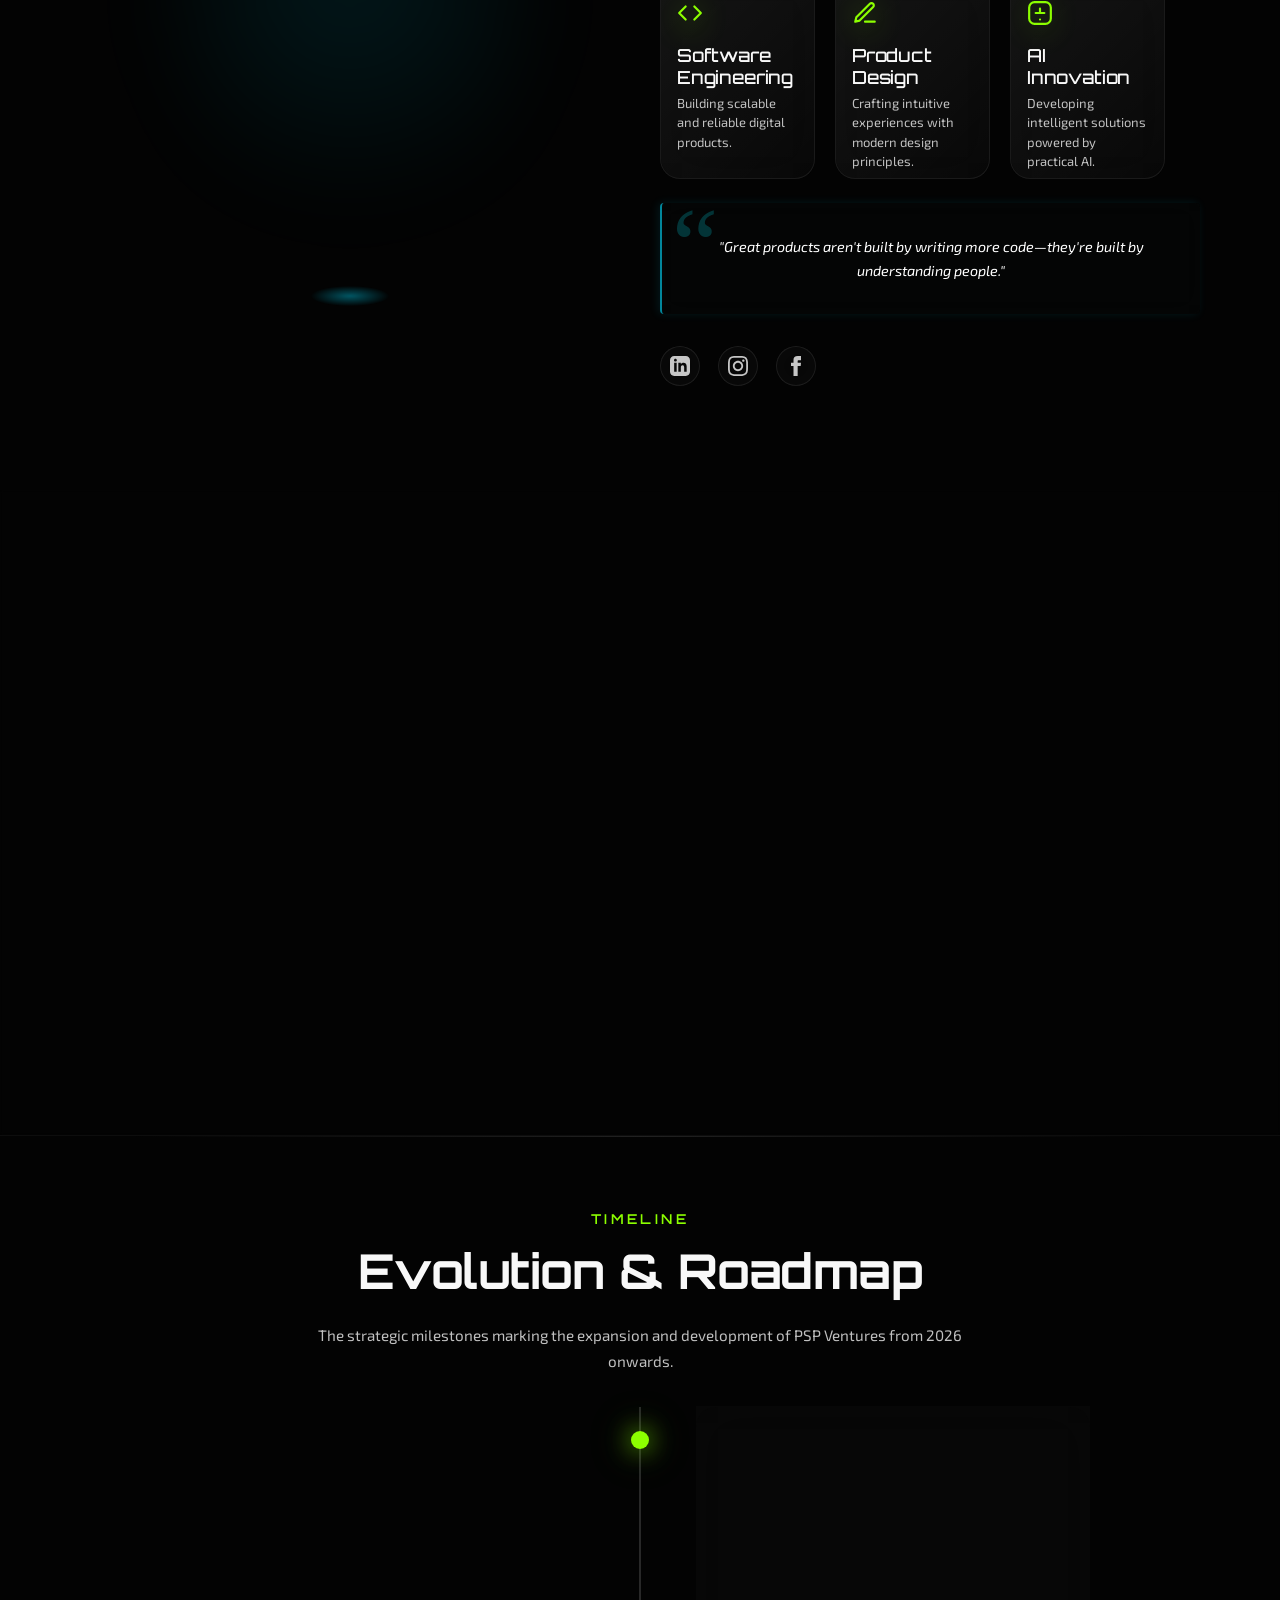
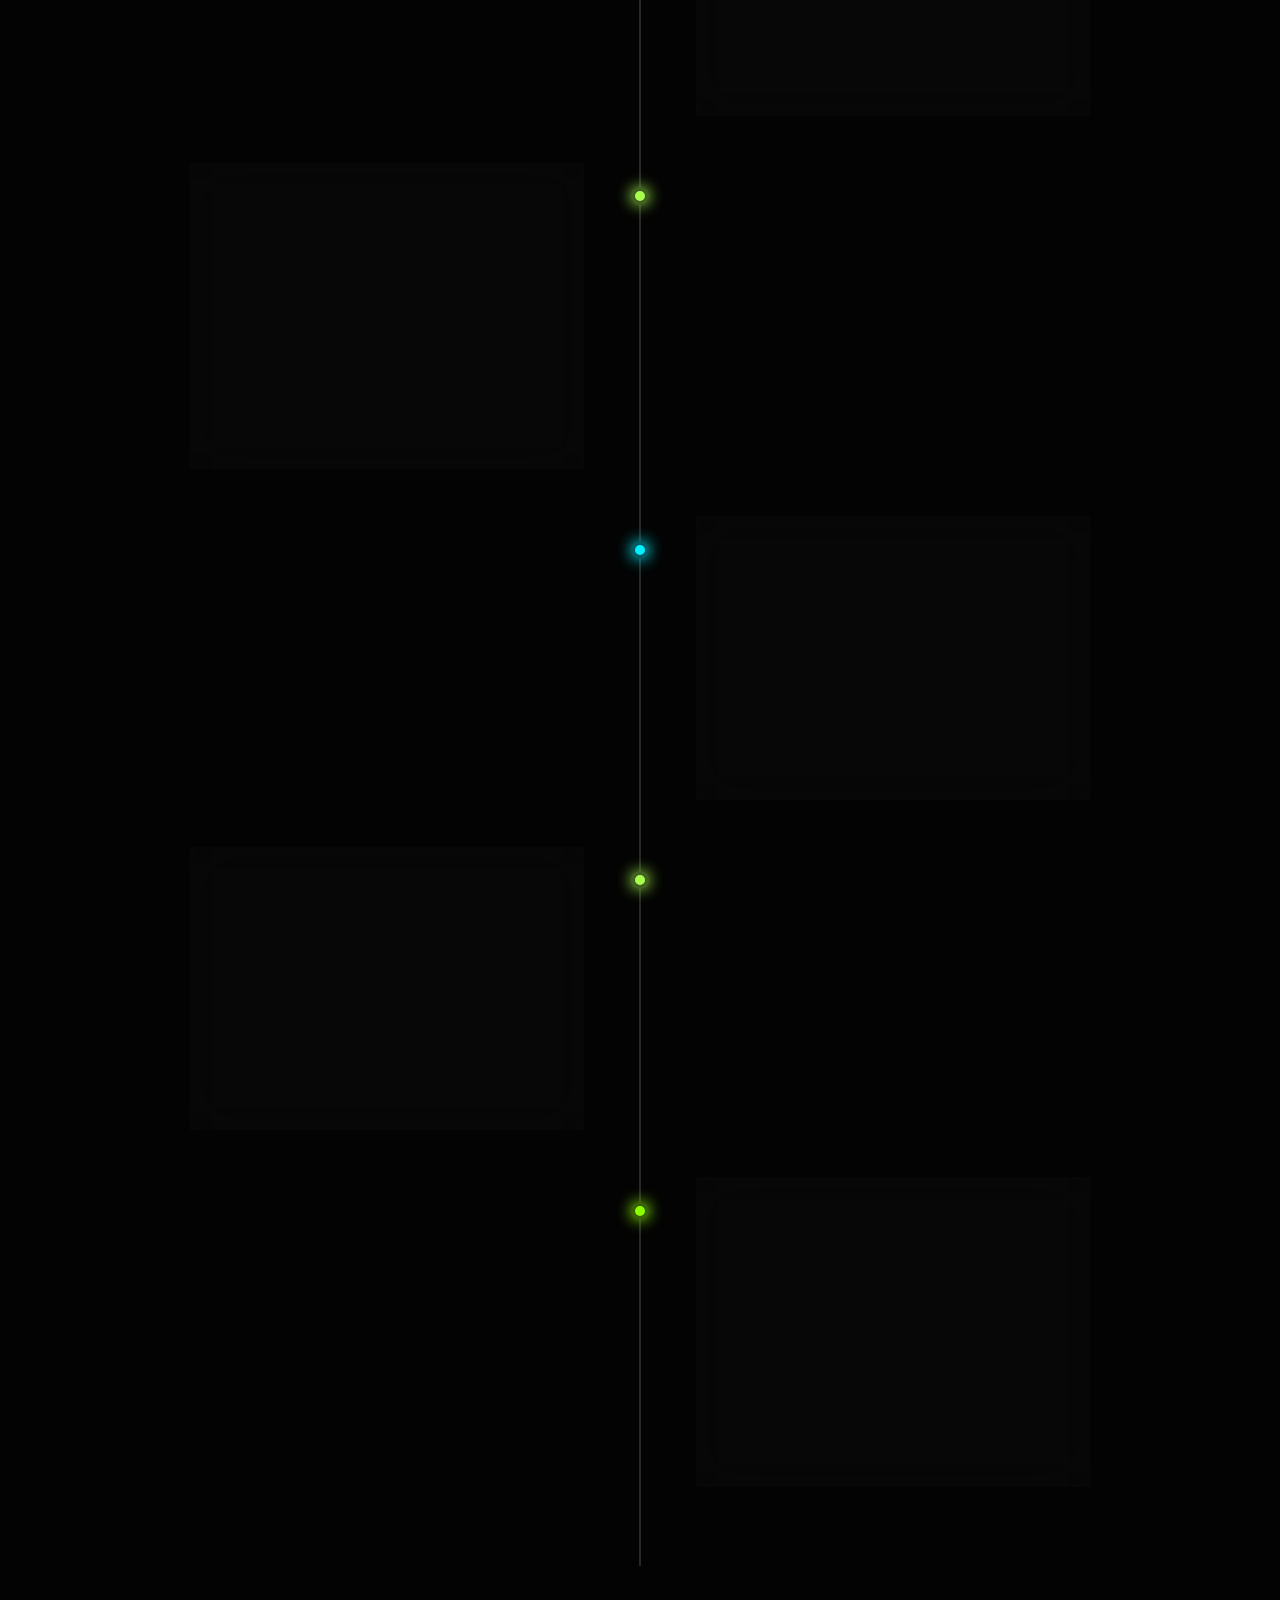
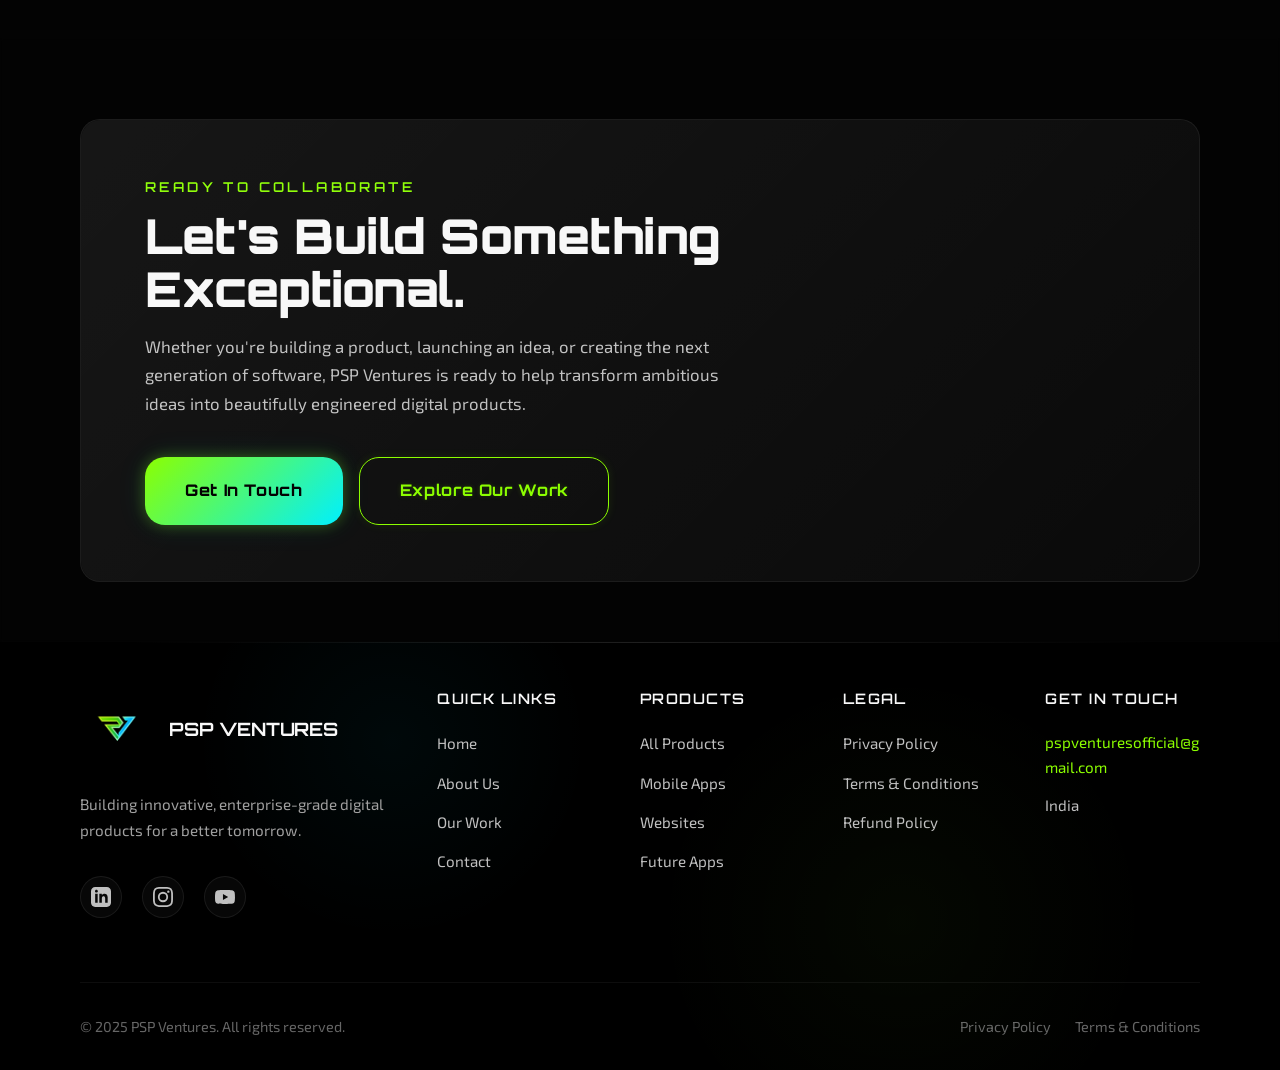
==== commit 8e6583e8: "Add files via upload" ====
--- a/about.html
+++ b/about.html
@@ -131,7 +131,7 @@
   </section>
 
   <!-- Founder Section -->
-  <section class="section section-transparent" style="margin-top: 60px; margin-bottom: 2rem; position: relative; overflow: hidden;">
+  <section id="ceo-section" class="section section-transparent" style="margin-top: 60px; margin-bottom: 2rem; position: relative; overflow: hidden;">
     <!-- Lab Effects -->
     <div class="lab-background"></div>
     <div class="lab-grid"></div>
@@ -222,7 +222,7 @@
           </div>
 
           <!-- Socials -->
-          <div style="display: flex; gap: 18px; align-items: center; margin-top: 20px;">
+          <div id="ceo-socials" style="display: flex; gap: 18px; align-items: center; margin-top: 20px;">
             <a href="https://www.linkedin.com/in/sai-prakash-pilla/" target="_blank" rel="noopener noreferrer" class="founder-social-icon linkedin" aria-label="Visit Sai Prakash Pilla on LinkedIn">
               <svg width="20" height="20" viewBox="0 0 24 24" fill="currentColor"><path d="M19 0h-14c-2.761 0-5 2.239-5 5v14c0 2.761 2.239 5 5 5h14c2.762 0 5-2.239 5-5v-14c0-2.761-2.238-5-5-5zm-11 19h-3v-11h3v11zm-1.5-12.268c-.966 0-1.75-.79-1.75-1.764s.784-1.764 1.75-1.764 1.75.79 1.75 1.764-.783 1.764-1.75 1.764zm13.5 12.268h-3v-5.604c0-3.368-4-3.113-4 0v5.604h-3v-11h3v1.765c1.396-2.586 7-2.777 7 2.476v6.759z"/></svg>
             </a>
--- a/css/style.css
+++ b/css/style.css
@@ -2513,6 +2513,11 @@
   50% { opacity: 1; transform: translate(-50%, -50%) scale(1.05); }
 }
 
+#ceo-section {
+  margin-top: 60px;
+  margin-bottom: 2rem;
+}
+
 .founder-img-wrapper {
   position: relative;
   width: 100%;
@@ -2523,6 +2528,10 @@
   overflow: hidden;
   mask-image: linear-gradient(to top, transparent 0%, black 15%, black 100%);
   -webkit-mask-image: linear-gradient(to top, transparent 0%, black 15%, black 100%);
+}
+
+.footer-chevron {
+  display: none;
 }
 
 @keyframes portrait-breathe {
--- a/css/responsive.css
+++ b/css/responsive.css
@@ -249,6 +249,37 @@
 /* 2. Tablet & Mobile Navigation Breakpoint (max-width: 991px) */
 @media screen and (max-width: 991px) {
   
+  /* Navbar height: 72px & Premium Header Layout */
+  header {
+    height: 72px !important;
+    padding: 0 !important;
+  }
+  
+  header.scrolled {
+    height: 72px !important;
+    padding: 0 !important;
+  }
+
+  .nav-container {
+    height: 72px !important;
+    padding: 0 1.5rem !important;
+    border-radius: 0 !important;
+    max-width: 100% !important;
+    width: 100% !important;
+    border: none !important;
+    background: rgba(10, 10, 10, 0.92) !important;
+    backdrop-filter: blur(20px) !important;
+    -webkit-backdrop-filter: blur(20px) !important;
+    box-shadow: none !important;
+    border-bottom: 1px solid rgba(255,255,255,0.05) !important;
+  }
+  
+  header.scrolled .nav-container {
+    background: rgba(10, 10, 10, 0.95) !important; /* Slightly more opaque when scrolled */
+    backdrop-filter: blur(20px) !important;
+    -webkit-backdrop-filter: blur(20px) !important;
+    border-bottom: 1px solid rgba(255,255,255,0.08) !important;
+  }
   /* Navigation Slide-in Drawer */
   .hamburger {
     display: flex;
@@ -265,33 +296,49 @@
     right: -100%;
     width: 100%;
     height: 100vh;
-    background: rgba(8, 10, 15, 0.95);
-    backdrop-filter: blur(25px);
-    -webkit-backdrop-filter: blur(25px);
+    background: rgba(10, 10, 10, 0.92);
+    backdrop-filter: blur(20px);
+    -webkit-backdrop-filter: blur(20px);
     z-index: 1000;
-    transition: right 0.4s cubic-bezier(0.16, 1, 0.3, 1);
+    transition: right 0.4s ease; /* Smooth 0.4s animation */
     display: flex;
     justify-content: center;
     align-items: center;
-    border-left: 1px solid rgba(255, 255, 255, 0.05);
+    border-left: none;
   }
 
   nav.nav-active {
     right: 0;
   }
 
-  .nav-links {
+  .desktop-nav {
+    display: none !important;
+  }
+
+  .mobile-nav {
+    display: flex !important;
     flex-direction: column;
     align-items: center;
-    gap: 2.5rem;
-  }
-
-  .nav-links a {
-    font-size: 1.5rem;
-    font-weight: 500;
+    justify-content: center;
+    gap: 32px; /* Spacing: 32px */
+  }
+
+  .mobile-nav a {
+    font-size: 28px; /* Font size: 28px */
+    font-family: var(--font-display);
+    font-weight: 600;
+    color: var(--text-primary);
     padding: 0.5rem 1rem;
-    width: 100%;
-    text-align: center;
+    transition: all 0.3s ease;
+  }
+  
+  .mobile-nav a::after {
+    display: none !important; /* Hide desktop underline */
+  }
+
+  .mobile-nav a:hover, .mobile-nav a.active {
+    color: #8CFF00; /* Green hover animation */
+    transform: scale(1.05);
   }
 
   /* Grid Layout Restructuring (Stacking) */
@@ -321,7 +368,7 @@
   /* Stacking all grids */
   .grid-4, .grid-3, .grid-2, .feature-grid-2x2 {
     grid-template-columns: 1fr;
-    gap: 1.5rem;
+    gap: 20px !important;
   }
 
   /* About / Split Layouts */
@@ -333,22 +380,87 @@
     width: 100%;
   }
 
-  /* Footer Layout Stacking */
+  /* Mobile Footer Accordion Layout */
+  .site-footer-wrapper {
+    padding-top: 60px !important;
+    padding-bottom: 40px !important;
+  }
+  
   .footer-grid {
-    grid-template-columns: 1fr;
-    gap: 2.5rem;
+    grid-template-columns: 1fr !important;
+    display: flex !important;
+    flex-direction: column !important;
+    gap: 0 !important;
+  }
+  
+  .footer-info {
+    text-align: center !important;
+    margin-bottom: 30px !important;
+    display: flex !important;
+    flex-direction: column !important;
+    align-items: center !important;
+  }
+  
+  .footer-description {
+    text-align: center !important;
+  }
+  
+  .footer-socials {
+    justify-content: center !important;
+  }
+  
+  .footer-column {
+    border-bottom: 1px solid rgba(255,255,255,0.05);
+    padding: 18px 0 !important;
+    margin-top: 0 !important;
+  }
+  
+  .footer-column:last-child {
+    border-bottom: none;
+  }
+  
+  .footer-column h4 {
+    display: flex !important;
+    justify-content: space-between !important;
+    align-items: center !important;
+    margin: 0 !important;
+    cursor: pointer !important;
+    user-select: none;
+  }
+  
+  .footer-chevron {
+    display: block !important;
+    width: 20px;
+    height: 20px;
+    transition: transform 0.3s ease;
+  }
+  
+  .footer-column.active .footer-chevron {
+    transform: rotate(180deg);
+  }
+  
+  .footer-links {
+    display: none !important;
+    padding-top: 15px !important;
+    margin-bottom: 0 !important;
+  }
+  
+  .footer-column.active .footer-links {
+    display: block !important;
   }
   
   .footer-bottom {
-    flex-direction: column;
-    align-items: flex-start;
-    gap: 1.5rem;
-  }
-
-  .footer-legal-links {
-    flex-wrap: wrap;
-    justify-content: flex-start;
-    gap: 1rem;
+    flex-direction: column !important;
+    justify-content: center !important;
+    align-items: center !important;
+    text-align: center !important;
+    gap: 1.5rem !important;
+    margin-top: 2rem !important;
+  }
+  
+  .footer-bottom-links {
+    justify-content: center !important;
+    flex-wrap: wrap !important;
   }
 
   /* Products Filter Tabs */
@@ -430,3 +542,449 @@
     padding: 1.25rem !important; 
   }
 }
+
+/* ==========================================================================
+   MOBILE HERO REDESIGN (max-width: 768px)
+   ========================================================================== */
+@media screen and (min-width: 769px) {
+  .mobile-hero-content {
+    display: none !important;
+  }
+}
+
+@media screen and (max-width: 768px) {
+  /* Hide all original desktop elements inside .reveal-left */
+  .reveal-left > .section-subtitle,
+  .reveal-left > h1,
+  .reveal-left > p,
+  .reveal-left > .hero-buttons,
+  .reveal-left > .hero-social-section {
+    display: none !important;
+  }
+  
+  #hero {
+    height: auto !important;
+    min-height: auto !important;
+    padding-top: 110px !important;
+    padding-bottom: 70px !important;
+    overflow: hidden; 
+    position: relative !important;
+  }
+
+  /* Make hologram a glowing background element to fit naturally on phone */
+  .hero-hologram-col {
+    position: absolute !important;
+    top: 50% !important;
+    left: 50% !important;
+    transform: translate(-50%, -50%) scale(0.65) !important;
+    width: 100vw !important;
+    min-height: unset !important;
+    z-index: -1 !important;
+    opacity: 0.6;
+    pointer-events: none;
+  }
+
+  /* Center everything */
+  .mobile-hero-content {
+    display: flex;
+    flex-direction: column;
+    align-items: center;
+    text-align: center;
+    width: 100%;
+  }
+
+  /* Typography & Spacing */
+  .mobile-subtitle {
+    font-family: var(--font-display);
+    text-transform: uppercase;
+    letter-spacing: 5px;
+    font-size: 12px;
+    color: var(--primary-accent);
+    font-weight: 700;
+    margin-bottom: 24px;
+  }
+
+  .mobile-title {
+    font-family: var(--font-display);
+    font-weight: 900;
+    line-height: 1.0;
+    color: var(--text-primary);
+    margin-bottom: 32px;
+  }
+  
+  .mobile-title .line-1 {
+    display: block;
+    font-size: 34px;
+    margin-bottom: 8px;
+  }
+  
+  .mobile-title .neon-text {
+    display: block;
+    font-size: 48px;
+    color: #8CFF00; /* Neon green */
+    text-shadow: 0 0 20px rgba(140, 255, 0, 0.4);
+  }
+
+  .mobile-desc {
+    max-width: 340px;
+    font-size: 16px;
+    line-height: 1.8;
+    color: rgba(230, 235, 245, 0.85);
+    margin-left: auto;
+    margin-right: auto;
+    margin-bottom: 40px;
+  }
+
+  /* Buttons */
+  .mobile-cta-group {
+    display: flex;
+    flex-direction: column;
+    align-items: center;
+    width: 100%;
+    gap: 16px;
+  }
+  
+  .mobile-cta-group .btn {
+    width: 90%;
+    height: 56px;
+    min-height: 56px;
+    border-radius: 16px;
+    display: flex;
+    justify-content: center;
+    align-items: center;
+    padding: 0;
+    font-size: 16px;
+  }
+
+  .mobile-cta-group .btn svg {
+    margin-left: 8px;
+    width: 18px;
+    height: 18px;
+  }
+}
+
+/* ==========================================================================
+   GLOBAL MOBILE DESIGN SYSTEM
+   ========================================================================== */
+@media screen and (max-width: 768px) {
+  :root {
+    /* Global Spacing */
+    --m-padding-section-y: 80px;
+    --m-container-width: 92%;
+    --m-max-content-width: 420px;
+    
+    --m-space-component: 24px;
+    --m-space-lg: 48px;
+    --m-space-xl: 72px;
+
+    /* Typography */
+    --m-text-display: 40px;
+    --m-text-section: 30px;
+    --m-text-card: 22px;
+    --m-text-body: 16px;
+    --m-text-small: 14px;
+  }
+
+  /* Utility Classes - Spacing */
+  .m-section-padding {
+    padding-top: var(--m-padding-section-y) !important;
+    padding-bottom: var(--m-padding-section-y) !important;
+  }
+  .m-container {
+    width: var(--m-container-width) !important;
+    max-width: var(--m-max-content-width) !important;
+    margin-left: auto !important;
+    margin-right: auto !important;
+  }
+  .m-gap-component {
+    gap: var(--m-space-component) !important;
+  }
+  .m-gap-lg {
+    gap: var(--m-space-lg) !important;
+  }
+  .m-gap-xl {
+    gap: var(--m-space-xl) !important;
+  }
+
+  /* Utility Classes - Typography */
+  .m-heading-display {
+    font-size: var(--m-text-display) !important;
+    font-weight: 700 !important; /* Bold */
+    line-height: 1.05 !important;
+  }
+  .m-heading-section {
+    font-size: var(--m-text-section) !important;
+  }
+  .m-heading-card {
+    font-size: var(--m-text-card) !important;
+  }
+  .m-body-text {
+    font-size: var(--m-text-body) !important;
+  }
+  .m-small-text {
+    font-size: var(--m-text-small) !important;
+  }
+
+  /* Button System */
+  .m-btn-primary, .m-btn-secondary {
+    width: 100% !important;
+    height: 56px !important;
+    min-height: 56px !important;
+    border-radius: 16px !important;
+    display: flex !important;
+    justify-content: center !important;
+    align-items: center !important;
+    padding: 0 !important;
+  }
+
+  /* Card System */
+  .m-card {
+    width: 100% !important;
+    border-radius: 18px !important;
+    padding: 24px !important;
+    /* Soft shadow instead of expensive ones */
+    box-shadow: 0 4px 20px rgba(0, 0, 0, 0.4) !important;
+  }
+
+  /* Form System */
+  .m-input {
+    width: 100% !important;
+    height: 54px !important;
+    border-radius: 16px !important;
+    padding: 16px !important; /* Better touch spacing */
+  }
+  .m-textarea {
+    width: 100% !important;
+    min-height: 120px !important;
+    border-radius: 16px !important;
+    padding: 16px !important;
+  }
+
+  /* Icon System */
+  .m-icon {
+    width: 56px !important;
+    height: 56px !important;
+    display: flex !important;
+    justify-content: center !important;
+    align-items: center !important;
+  }
+
+  /* Performance overrides & Vertical Card Layout */
+  .glass-card, .product-card, .about-card, .featured-product-card {
+    width: 100% !important;
+    max-width: 380px !important;
+    margin-left: auto !important;
+    margin-right: auto !important;
+    border-radius: 18px !important;
+    padding: 24px !important;
+    display: flex !important;
+    flex-direction: column !important;
+    align-items: center !important;
+    text-align: center !important;
+    box-shadow: 0 4px 15px rgba(0,0,0,0.3) !important; /* Reduce expensive shadows */
+  }
+
+  /* Icons: 64px, center aligned */
+  .about-card-icon-wrapper, .product-card-top img, .featured-product-card .product-card-top img {
+    width: 64px !important;
+    height: 64px !important;
+    min-width: 64px !important;
+    max-width: 64px !important;
+    margin: 0 auto 16px auto !important;
+    display: flex !important;
+    justify-content: center !important;
+    align-items: center !important;
+  }
+  
+  .about-card-icon-wrapper svg {
+    width: 32px !important;
+    height: 32px !important;
+  }
+  
+  /* Reset internal elements for perfect vertical centering */
+  .product-card-top, .product-card-body-wrapper {
+    display: flex !important;
+    flex-direction: column !important;
+    align-items: center !important;
+    width: 100% !important;
+  }
+  
+  .product-card-body, .product-card-footer {
+    text-align: center !important;
+    align-items: center !important;
+    justify-content: center !important;
+  }
+  
+  /* Remove negative margins or weird desktop flex alignments */
+  .product-card-top img {
+    object-position: center !important;
+  }
+
+  /* Mobile Featured Products specific overrides */
+  #featured-products .product-card, #featured-products .featured-product-card {
+    width: 92% !important;
+    max-width: none !important;
+    border-radius: 18px !important;
+  }
+  
+  #featured-products .featured-mockup-preview, 
+  #featured-products .featured-mockup-preview img {
+    width: 100% !important;
+    max-width: 100% !important;
+  }
+  
+  #featured-products .product-title {
+    font-size: 26px !important;
+  }
+  
+  #featured-products .product-description {
+    font-size: 16px !important;
+  }
+  
+  #featured-products .product-card-footer .btn {
+    width: 100% !important;
+    height: 54px !important;
+    min-height: 54px !important;
+  }
+  
+  /* Spacing between cards: 32px */
+  #featured-products .products-grid-3 {
+    gap: 32px !important;
+    margin-top: 32px !important;
+  }
+
+  /* Mobile CEO Section Overrides */
+  #ceo-section {
+    padding-top: 80px !important;
+    padding-bottom: 80px !important;
+    margin-top: 0 !important;
+    margin-bottom: 0 !important;
+  }
+
+  #ceo-section .grid-2 {
+    display: flex !important;
+    flex-direction: column !important;
+  }
+
+  #ceo-section .founder-hologram-container {
+    display: flex !important;
+    justify-content: center !important;
+    margin-bottom: 40px !important;
+  }
+
+  #ceo-section .founder-img-wrapper {
+    width: 260px !important;
+    max-width: 260px !important;
+    margin: 0 auto !important;
+    display: block !important;
+  }
+
+  #ceo-section .founder-img {
+    width: 100% !important;
+    height: auto !important;
+  }
+
+  #ceo-section .founder-content {
+    text-align: center !important;
+    display: flex !important;
+    flex-direction: column !important;
+    align-items: center !important;
+    padding-left: 0 !important;
+  }
+
+  #ceo-section .premium-divider {
+    margin-left: auto !important;
+    margin-right: auto !important;
+  }
+
+  /* Reduce paragraph width */
+  #ceo-section .founder-content > div[style*="max-width"] {
+    max-width: 90% !important;
+    margin-left: auto !important;
+    margin-right: auto !important;
+  }
+  
+  #ceo-section .founder-content p {
+    text-align: center !important;
+  }
+
+  /* Social Icons */
+  #ceo-socials {
+    justify-content: center !important;
+    gap: 20px !important;
+    width: 100% !important;
+  }
+
+  #ceo-socials .founder-social-icon {
+    width: 60px !important;
+    height: 60px !important;
+    border-radius: 50% !important;
+    display: flex !important;
+    justify-content: center !important;
+    align-items: center !important;
+    padding: 0 !important;
+  }
+
+  #ceo-socials .founder-social-icon svg {
+    width: 24px !important;
+    height: 24px !important;
+    margin: 0 !important;
+  }
+
+  /* Buttons full width */
+  #ceo-section .founder-content .btn {
+    width: 100% !important;
+  }
+  
+  /* Padding: 18px on the expertise cards */
+  #ceo-section .founder-expertise-card {
+    padding: 18px !important;
+    width: 100% !important;
+    text-align: center !important;
+    align-items: center !important;
+  }
+  
+  #ceo-section .founder-expertise-icon {
+    margin-left: auto !important;
+    margin-right: auto !important;
+  }
+
+  /* Mobile Contact Section Overrides */
+  #partnership-form {
+    padding: 24px !important;
+  }
+  
+  #partnership-form > div[style*="display: grid"] {
+    gap: 18px !important;
+  }
+  
+  #partnership-form input, 
+  #partnership-form select, 
+  #partnership-form textarea {
+    width: 100% !important;
+    border-radius: 14px !important;
+  }
+  
+  #partnership-form input,
+  #partnership-form select {
+    height: 54px !important;
+  }
+  
+  #partnership-form .btn {
+    width: 100% !important;
+    height: 58px !important;
+    min-height: 58px !important;
+  }
+
+  /* Section Animations Initial State */
+  .m-animate-fade-up {
+    opacity: 0;
+    transform: translateY(30px);
+    transition: opacity 600ms ease, transform 600ms ease;
+    will-change: opacity, transform;
+  }
+  .m-animate-fade-up.is-visible {
+    opacity: 1;
+    transform: translateY(0);
+  }
+}
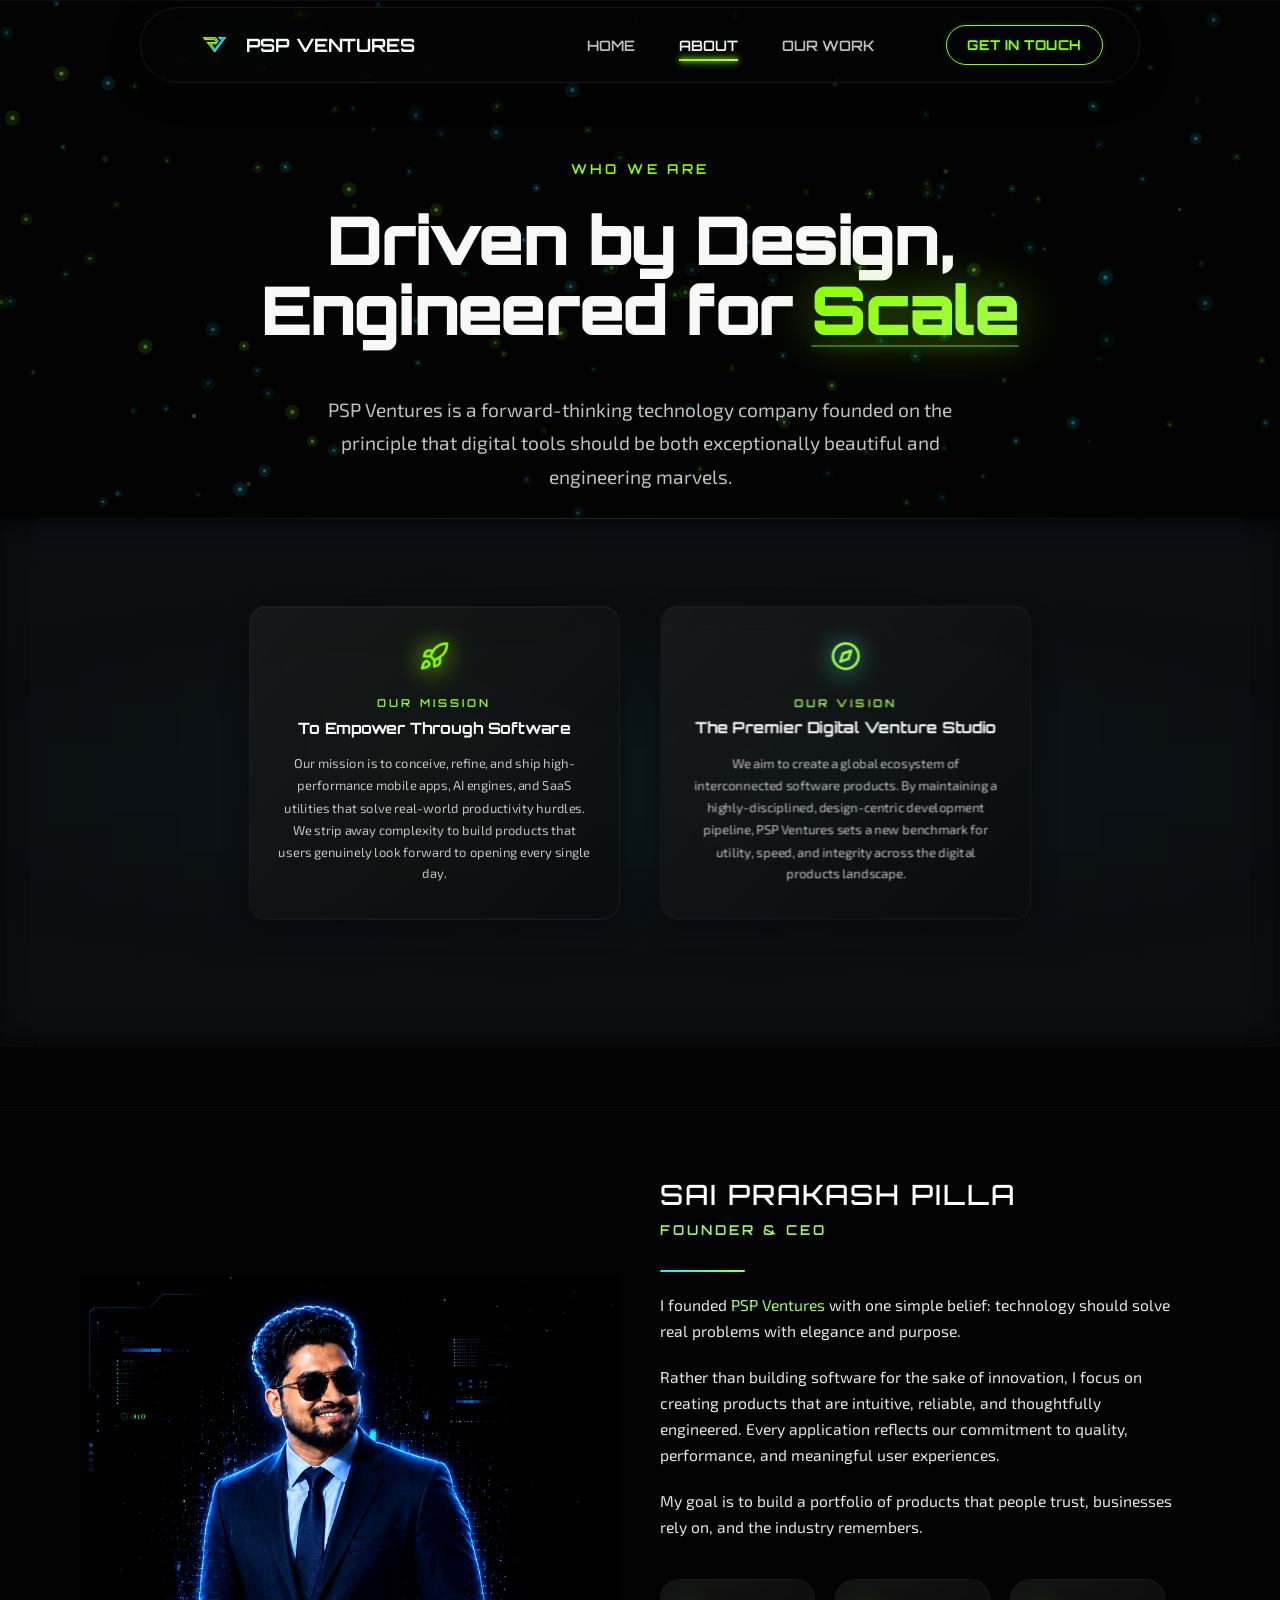
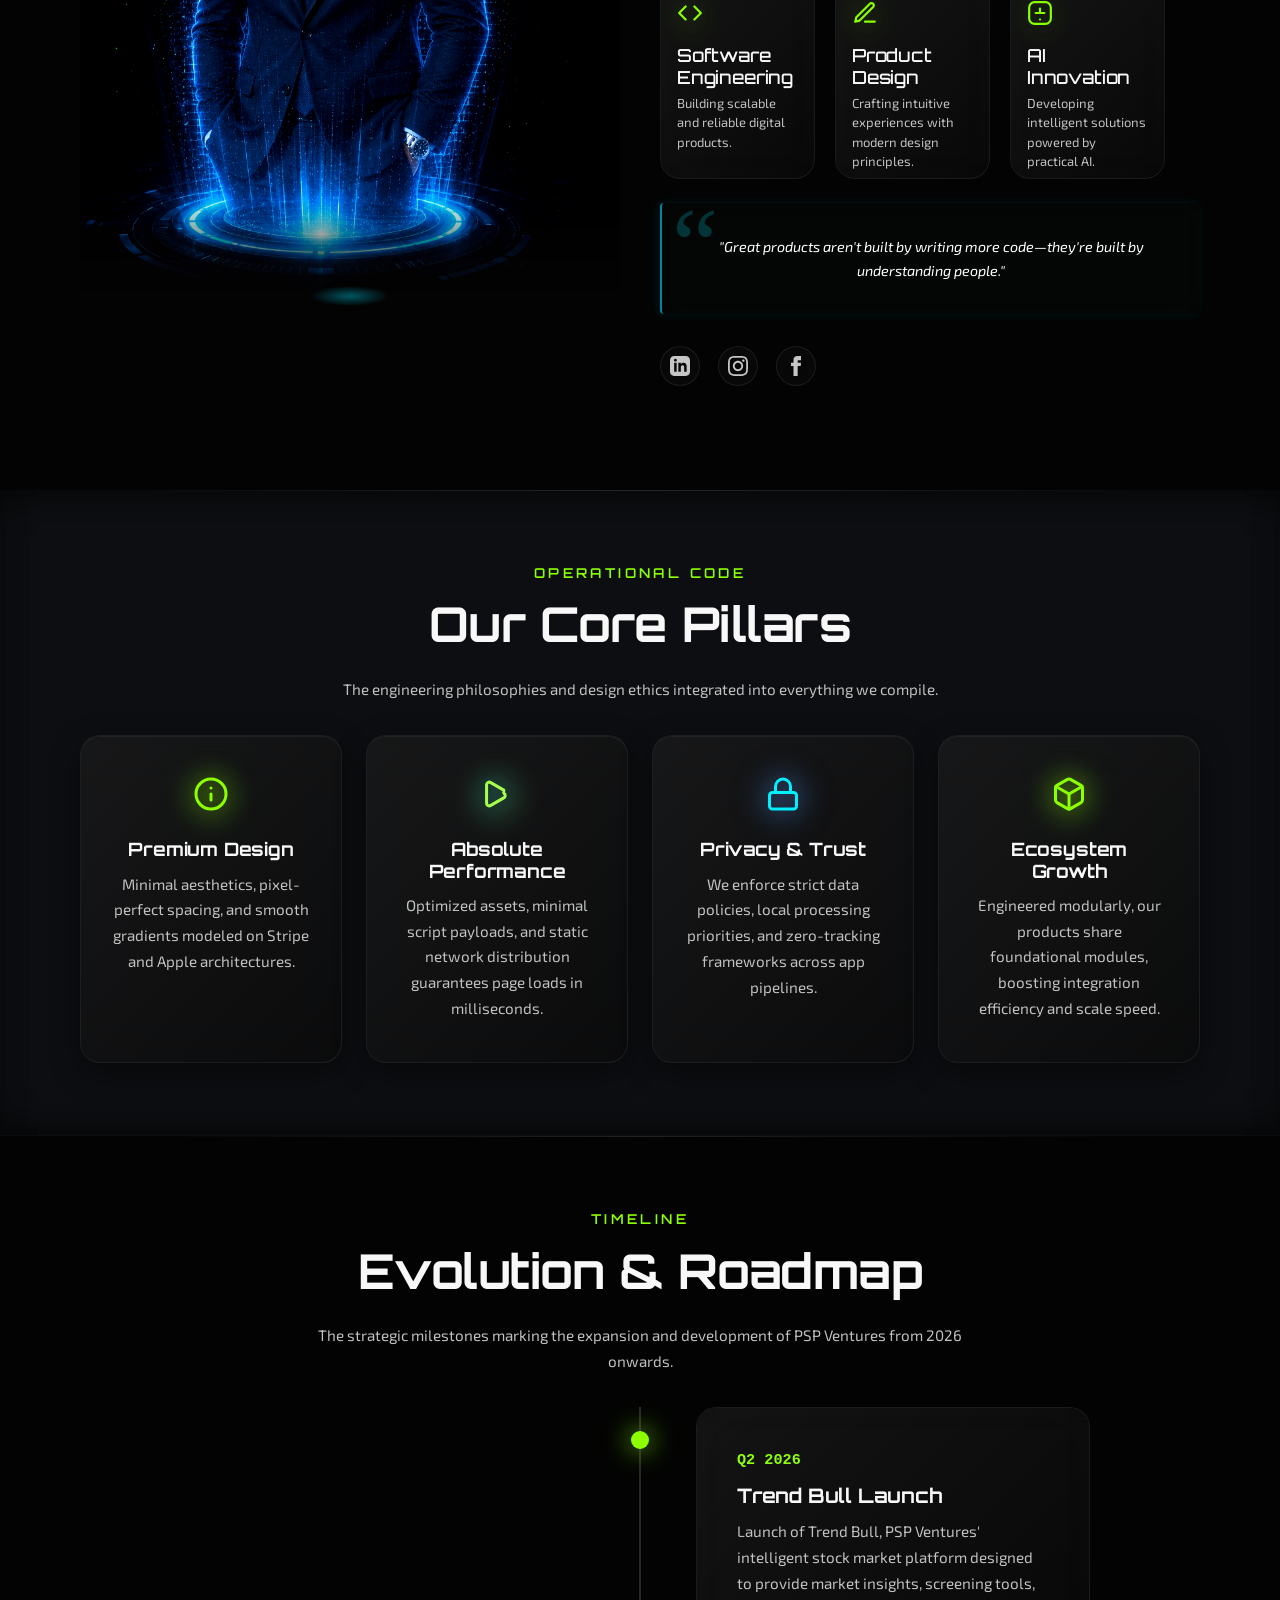
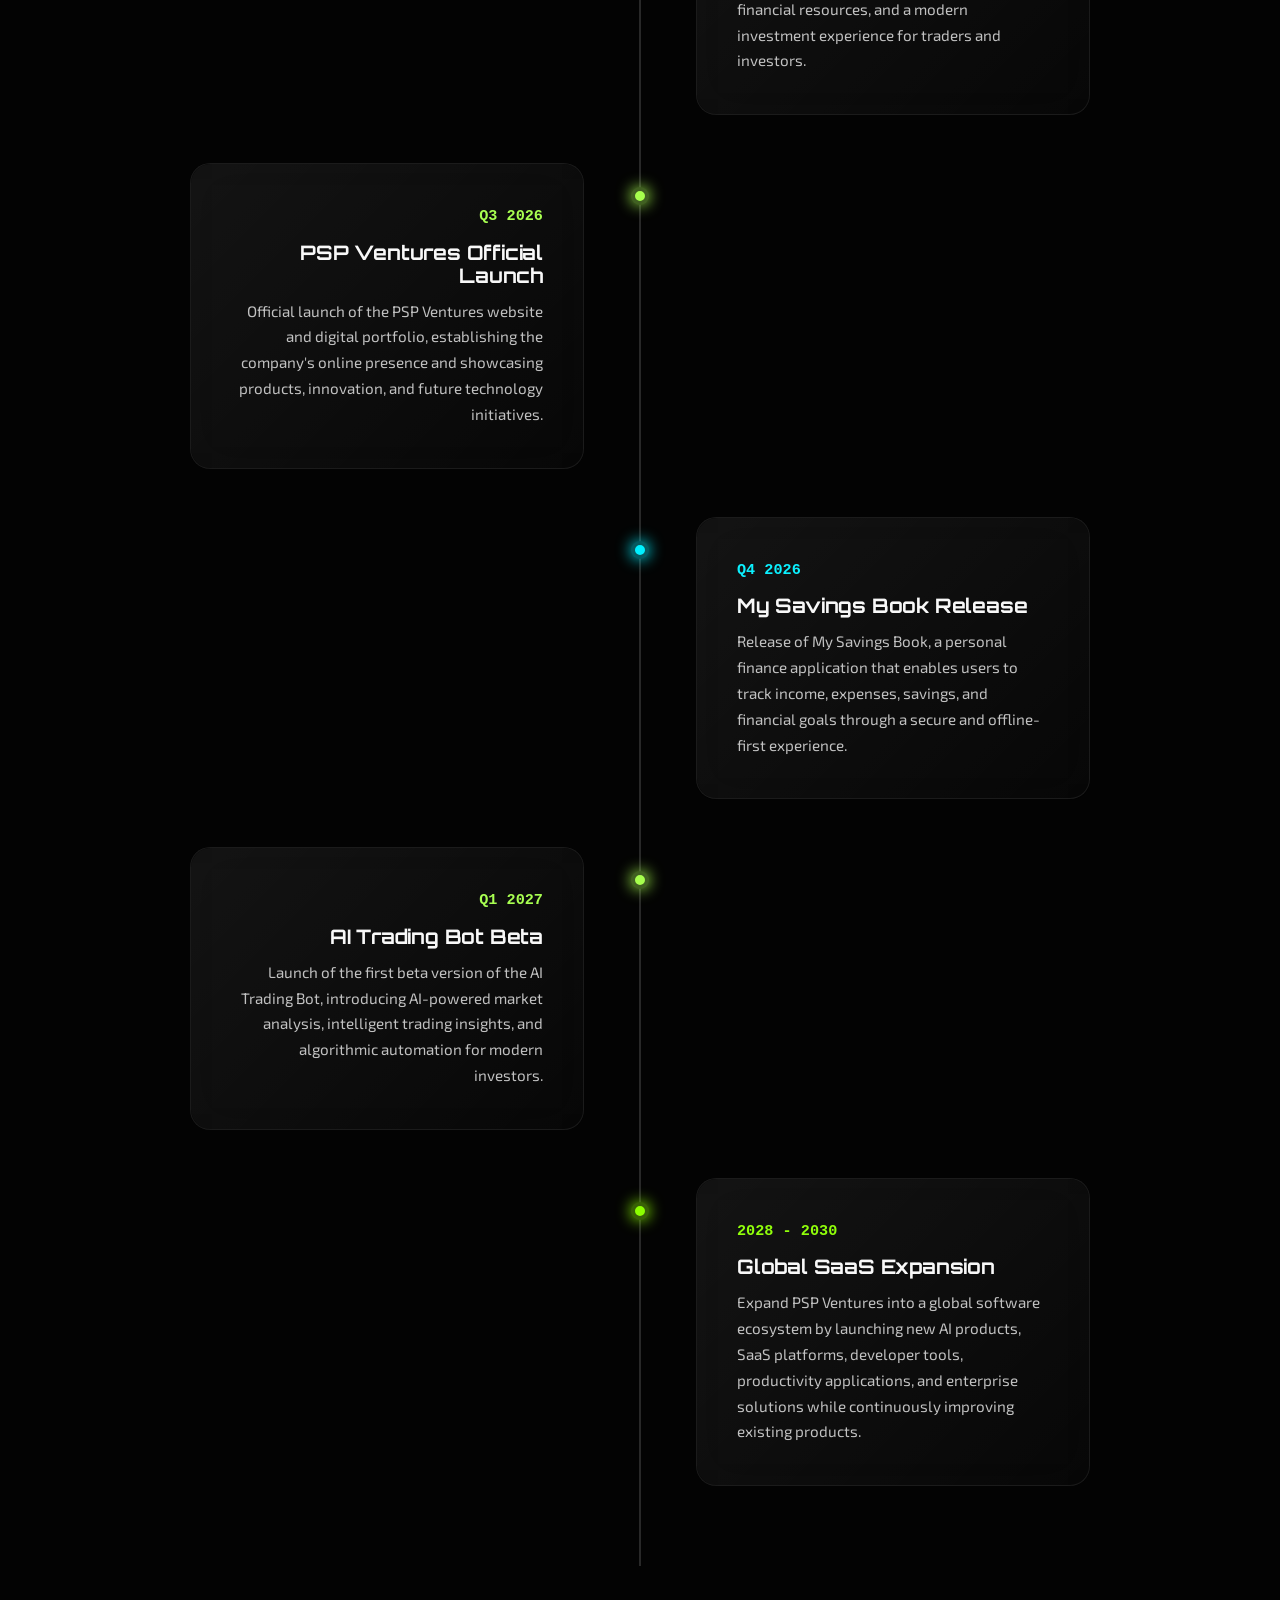
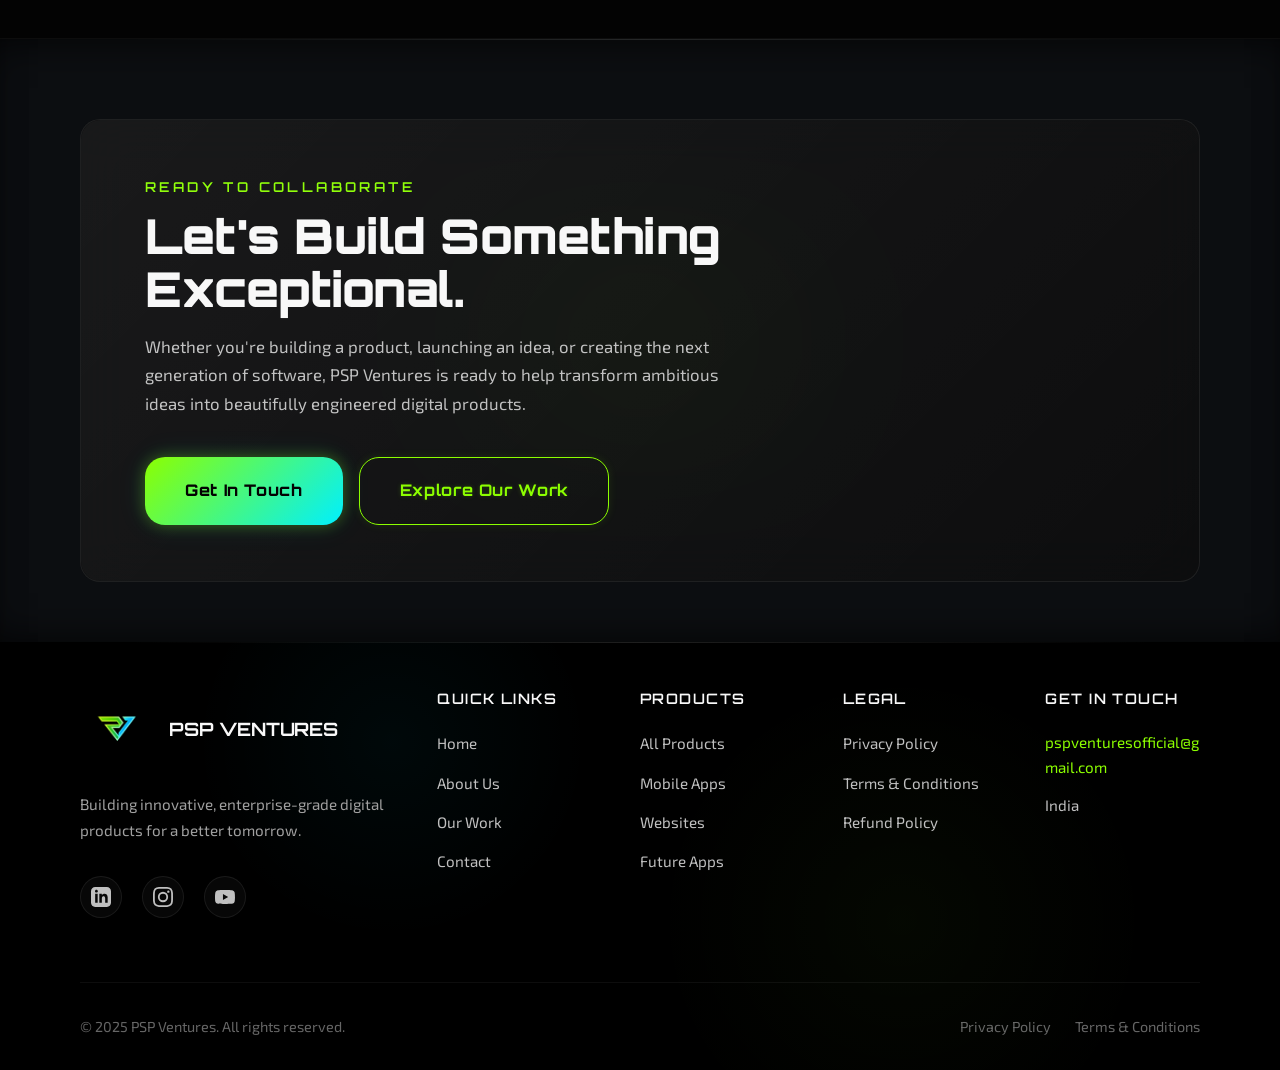
==== commit 73cad8ee: "Add files via upload" ====
--- a/about.html
+++ b/about.html
@@ -131,7 +131,7 @@
   </section>
 
   <!-- Founder Section -->
-  <section id="ceo-section" class="section section-transparent" style="margin-top: 60px; margin-bottom: 2rem; position: relative; overflow: hidden;">
+  <section class="section section-transparent" style="margin-top: 60px; margin-bottom: 2rem; position: relative; overflow: hidden;">
     <!-- Lab Effects -->
     <div class="lab-background"></div>
     <div class="lab-grid"></div>
@@ -222,7 +222,7 @@
           </div>
 
           <!-- Socials -->
-          <div id="ceo-socials" style="display: flex; gap: 18px; align-items: center; margin-top: 20px;">
+          <div style="display: flex; gap: 18px; align-items: center; margin-top: 20px;">
             <a href="https://www.linkedin.com/in/sai-prakash-pilla/" target="_blank" rel="noopener noreferrer" class="founder-social-icon linkedin" aria-label="Visit Sai Prakash Pilla on LinkedIn">
               <svg width="20" height="20" viewBox="0 0 24 24" fill="currentColor"><path d="M19 0h-14c-2.761 0-5 2.239-5 5v14c0 2.761 2.239 5 5 5h14c2.762 0 5-2.239 5-5v-14c0-2.761-2.238-5-5-5zm-11 19h-3v-11h3v11zm-1.5-12.268c-.966 0-1.75-.79-1.75-1.764s.784-1.764 1.75-1.764 1.75.79 1.75 1.764-.783 1.764-1.75 1.764zm13.5 12.268h-3v-5.604c0-3.368-4-3.113-4 0v5.604h-3v-11h3v1.765c1.396-2.586 7-2.777 7 2.476v6.759z"/></svg>
             </a>
--- a/css/style.css
+++ b/css/style.css
@@ -2513,11 +2513,6 @@
   50% { opacity: 1; transform: translate(-50%, -50%) scale(1.05); }
 }
 
-#ceo-section {
-  margin-top: 60px;
-  margin-bottom: 2rem;
-}
-
 .founder-img-wrapper {
   position: relative;
   width: 100%;
@@ -2528,10 +2523,6 @@
   overflow: hidden;
   mask-image: linear-gradient(to top, transparent 0%, black 15%, black 100%);
   -webkit-mask-image: linear-gradient(to top, transparent 0%, black 15%, black 100%);
-}
-
-.footer-chevron {
-  display: none;
 }
 
 @keyframes portrait-breathe {
--- a/css/responsive.css
+++ b/css/responsive.css
@@ -249,37 +249,6 @@
 /* 2. Tablet & Mobile Navigation Breakpoint (max-width: 991px) */
 @media screen and (max-width: 991px) {
   
-  /* Navbar height: 72px & Premium Header Layout */
-  header {
-    height: 72px !important;
-    padding: 0 !important;
-  }
-  
-  header.scrolled {
-    height: 72px !important;
-    padding: 0 !important;
-  }
-
-  .nav-container {
-    height: 72px !important;
-    padding: 0 1.5rem !important;
-    border-radius: 0 !important;
-    max-width: 100% !important;
-    width: 100% !important;
-    border: none !important;
-    background: rgba(10, 10, 10, 0.92) !important;
-    backdrop-filter: blur(20px) !important;
-    -webkit-backdrop-filter: blur(20px) !important;
-    box-shadow: none !important;
-    border-bottom: 1px solid rgba(255,255,255,0.05) !important;
-  }
-  
-  header.scrolled .nav-container {
-    background: rgba(10, 10, 10, 0.95) !important; /* Slightly more opaque when scrolled */
-    backdrop-filter: blur(20px) !important;
-    -webkit-backdrop-filter: blur(20px) !important;
-    border-bottom: 1px solid rgba(255,255,255,0.08) !important;
-  }
   /* Navigation Slide-in Drawer */
   .hamburger {
     display: flex;
@@ -296,49 +265,33 @@
     right: -100%;
     width: 100%;
     height: 100vh;
-    background: rgba(10, 10, 10, 0.92);
-    backdrop-filter: blur(20px);
-    -webkit-backdrop-filter: blur(20px);
+    background: rgba(8, 10, 15, 0.95);
+    backdrop-filter: blur(25px);
+    -webkit-backdrop-filter: blur(25px);
     z-index: 1000;
-    transition: right 0.4s ease; /* Smooth 0.4s animation */
+    transition: right 0.4s cubic-bezier(0.16, 1, 0.3, 1);
     display: flex;
     justify-content: center;
     align-items: center;
-    border-left: none;
+    border-left: 1px solid rgba(255, 255, 255, 0.05);
   }
 
   nav.nav-active {
     right: 0;
   }
 
-  .desktop-nav {
-    display: none !important;
-  }
-
-  .mobile-nav {
-    display: flex !important;
+  .nav-links {
     flex-direction: column;
     align-items: center;
-    justify-content: center;
-    gap: 32px; /* Spacing: 32px */
-  }
-
-  .mobile-nav a {
-    font-size: 28px; /* Font size: 28px */
-    font-family: var(--font-display);
-    font-weight: 600;
-    color: var(--text-primary);
+    gap: 2.5rem;
+  }
+
+  .nav-links a {
+    font-size: 1.5rem;
+    font-weight: 500;
     padding: 0.5rem 1rem;
-    transition: all 0.3s ease;
-  }
-  
-  .mobile-nav a::after {
-    display: none !important; /* Hide desktop underline */
-  }
-
-  .mobile-nav a:hover, .mobile-nav a.active {
-    color: #8CFF00; /* Green hover animation */
-    transform: scale(1.05);
+    width: 100%;
+    text-align: center;
   }
 
   /* Grid Layout Restructuring (Stacking) */
@@ -368,7 +321,7 @@
   /* Stacking all grids */
   .grid-4, .grid-3, .grid-2, .feature-grid-2x2 {
     grid-template-columns: 1fr;
-    gap: 20px !important;
+    gap: 1.5rem;
   }
 
   /* About / Split Layouts */
@@ -380,87 +333,22 @@
     width: 100%;
   }
 
-  /* Mobile Footer Accordion Layout */
-  .site-footer-wrapper {
-    padding-top: 60px !important;
-    padding-bottom: 40px !important;
-  }
-  
+  /* Footer Layout Stacking */
   .footer-grid {
-    grid-template-columns: 1fr !important;
-    display: flex !important;
-    flex-direction: column !important;
-    gap: 0 !important;
-  }
-  
-  .footer-info {
-    text-align: center !important;
-    margin-bottom: 30px !important;
-    display: flex !important;
-    flex-direction: column !important;
-    align-items: center !important;
-  }
-  
-  .footer-description {
-    text-align: center !important;
-  }
-  
-  .footer-socials {
-    justify-content: center !important;
-  }
-  
-  .footer-column {
-    border-bottom: 1px solid rgba(255,255,255,0.05);
-    padding: 18px 0 !important;
-    margin-top: 0 !important;
-  }
-  
-  .footer-column:last-child {
-    border-bottom: none;
-  }
-  
-  .footer-column h4 {
-    display: flex !important;
-    justify-content: space-between !important;
-    align-items: center !important;
-    margin: 0 !important;
-    cursor: pointer !important;
-    user-select: none;
-  }
-  
-  .footer-chevron {
-    display: block !important;
-    width: 20px;
-    height: 20px;
-    transition: transform 0.3s ease;
-  }
-  
-  .footer-column.active .footer-chevron {
-    transform: rotate(180deg);
-  }
-  
-  .footer-links {
-    display: none !important;
-    padding-top: 15px !important;
-    margin-bottom: 0 !important;
-  }
-  
-  .footer-column.active .footer-links {
-    display: block !important;
+    grid-template-columns: 1fr;
+    gap: 2.5rem;
   }
   
   .footer-bottom {
-    flex-direction: column !important;
-    justify-content: center !important;
-    align-items: center !important;
-    text-align: center !important;
-    gap: 1.5rem !important;
-    margin-top: 2rem !important;
-  }
-  
-  .footer-bottom-links {
-    justify-content: center !important;
-    flex-wrap: wrap !important;
+    flex-direction: column;
+    align-items: flex-start;
+    gap: 1.5rem;
+  }
+
+  .footer-legal-links {
+    flex-wrap: wrap;
+    justify-content: flex-start;
+    gap: 1rem;
   }
 
   /* Products Filter Tabs */
@@ -542,449 +430,3 @@
     padding: 1.25rem !important; 
   }
 }
-
-/* ==========================================================================
-   MOBILE HERO REDESIGN (max-width: 768px)
-   ========================================================================== */
-@media screen and (min-width: 769px) {
-  .mobile-hero-content {
-    display: none !important;
-  }
-}
-
-@media screen and (max-width: 768px) {
-  /* Hide all original desktop elements inside .reveal-left */
-  .reveal-left > .section-subtitle,
-  .reveal-left > h1,
-  .reveal-left > p,
-  .reveal-left > .hero-buttons,
-  .reveal-left > .hero-social-section {
-    display: none !important;
-  }
-  
-  #hero {
-    height: auto !important;
-    min-height: auto !important;
-    padding-top: 110px !important;
-    padding-bottom: 70px !important;
-    overflow: hidden; 
-    position: relative !important;
-  }
-
-  /* Make hologram a glowing background element to fit naturally on phone */
-  .hero-hologram-col {
-    position: absolute !important;
-    top: 50% !important;
-    left: 50% !important;
-    transform: translate(-50%, -50%) scale(0.65) !important;
-    width: 100vw !important;
-    min-height: unset !important;
-    z-index: -1 !important;
-    opacity: 0.6;
-    pointer-events: none;
-  }
-
-  /* Center everything */
-  .mobile-hero-content {
-    display: flex;
-    flex-direction: column;
-    align-items: center;
-    text-align: center;
-    width: 100%;
-  }
-
-  /* Typography & Spacing */
-  .mobile-subtitle {
-    font-family: var(--font-display);
-    text-transform: uppercase;
-    letter-spacing: 5px;
-    font-size: 12px;
-    color: var(--primary-accent);
-    font-weight: 700;
-    margin-bottom: 24px;
-  }
-
-  .mobile-title {
-    font-family: var(--font-display);
-    font-weight: 900;
-    line-height: 1.0;
-    color: var(--text-primary);
-    margin-bottom: 32px;
-  }
-  
-  .mobile-title .line-1 {
-    display: block;
-    font-size: 34px;
-    margin-bottom: 8px;
-  }
-  
-  .mobile-title .neon-text {
-    display: block;
-    font-size: 48px;
-    color: #8CFF00; /* Neon green */
-    text-shadow: 0 0 20px rgba(140, 255, 0, 0.4);
-  }
-
-  .mobile-desc {
-    max-width: 340px;
-    font-size: 16px;
-    line-height: 1.8;
-    color: rgba(230, 235, 245, 0.85);
-    margin-left: auto;
-    margin-right: auto;
-    margin-bottom: 40px;
-  }
-
-  /* Buttons */
-  .mobile-cta-group {
-    display: flex;
-    flex-direction: column;
-    align-items: center;
-    width: 100%;
-    gap: 16px;
-  }
-  
-  .mobile-cta-group .btn {
-    width: 90%;
-    height: 56px;
-    min-height: 56px;
-    border-radius: 16px;
-    display: flex;
-    justify-content: center;
-    align-items: center;
-    padding: 0;
-    font-size: 16px;
-  }
-
-  .mobile-cta-group .btn svg {
-    margin-left: 8px;
-    width: 18px;
-    height: 18px;
-  }
-}
-
-/* ==========================================================================
-   GLOBAL MOBILE DESIGN SYSTEM
-   ========================================================================== */
-@media screen and (max-width: 768px) {
-  :root {
-    /* Global Spacing */
-    --m-padding-section-y: 80px;
-    --m-container-width: 92%;
-    --m-max-content-width: 420px;
-    
-    --m-space-component: 24px;
-    --m-space-lg: 48px;
-    --m-space-xl: 72px;
-
-    /* Typography */
-    --m-text-display: 40px;
-    --m-text-section: 30px;
-    --m-text-card: 22px;
-    --m-text-body: 16px;
-    --m-text-small: 14px;
-  }
-
-  /* Utility Classes - Spacing */
-  .m-section-padding {
-    padding-top: var(--m-padding-section-y) !important;
-    padding-bottom: var(--m-padding-section-y) !important;
-  }
-  .m-container {
-    width: var(--m-container-width) !important;
-    max-width: var(--m-max-content-width) !important;
-    margin-left: auto !important;
-    margin-right: auto !important;
-  }
-  .m-gap-component {
-    gap: var(--m-space-component) !important;
-  }
-  .m-gap-lg {
-    gap: var(--m-space-lg) !important;
-  }
-  .m-gap-xl {
-    gap: var(--m-space-xl) !important;
-  }
-
-  /* Utility Classes - Typography */
-  .m-heading-display {
-    font-size: var(--m-text-display) !important;
-    font-weight: 700 !important; /* Bold */
-    line-height: 1.05 !important;
-  }
-  .m-heading-section {
-    font-size: var(--m-text-section) !important;
-  }
-  .m-heading-card {
-    font-size: var(--m-text-card) !important;
-  }
-  .m-body-text {
-    font-size: var(--m-text-body) !important;
-  }
-  .m-small-text {
-    font-size: var(--m-text-small) !important;
-  }
-
-  /* Button System */
-  .m-btn-primary, .m-btn-secondary {
-    width: 100% !important;
-    height: 56px !important;
-    min-height: 56px !important;
-    border-radius: 16px !important;
-    display: flex !important;
-    justify-content: center !important;
-    align-items: center !important;
-    padding: 0 !important;
-  }
-
-  /* Card System */
-  .m-card {
-    width: 100% !important;
-    border-radius: 18px !important;
-    padding: 24px !important;
-    /* Soft shadow instead of expensive ones */
-    box-shadow: 0 4px 20px rgba(0, 0, 0, 0.4) !important;
-  }
-
-  /* Form System */
-  .m-input {
-    width: 100% !important;
-    height: 54px !important;
-    border-radius: 16px !important;
-    padding: 16px !important; /* Better touch spacing */
-  }
-  .m-textarea {
-    width: 100% !important;
-    min-height: 120px !important;
-    border-radius: 16px !important;
-    padding: 16px !important;
-  }
-
-  /* Icon System */
-  .m-icon {
-    width: 56px !important;
-    height: 56px !important;
-    display: flex !important;
-    justify-content: center !important;
-    align-items: center !important;
-  }
-
-  /* Performance overrides & Vertical Card Layout */
-  .glass-card, .product-card, .about-card, .featured-product-card {
-    width: 100% !important;
-    max-width: 380px !important;
-    margin-left: auto !important;
-    margin-right: auto !important;
-    border-radius: 18px !important;
-    padding: 24px !important;
-    display: flex !important;
-    flex-direction: column !important;
-    align-items: center !important;
-    text-align: center !important;
-    box-shadow: 0 4px 15px rgba(0,0,0,0.3) !important; /* Reduce expensive shadows */
-  }
-
-  /* Icons: 64px, center aligned */
-  .about-card-icon-wrapper, .product-card-top img, .featured-product-card .product-card-top img {
-    width: 64px !important;
-    height: 64px !important;
-    min-width: 64px !important;
-    max-width: 64px !important;
-    margin: 0 auto 16px auto !important;
-    display: flex !important;
-    justify-content: center !important;
-    align-items: center !important;
-  }
-  
-  .about-card-icon-wrapper svg {
-    width: 32px !important;
-    height: 32px !important;
-  }
-  
-  /* Reset internal elements for perfect vertical centering */
-  .product-card-top, .product-card-body-wrapper {
-    display: flex !important;
-    flex-direction: column !important;
-    align-items: center !important;
-    width: 100% !important;
-  }
-  
-  .product-card-body, .product-card-footer {
-    text-align: center !important;
-    align-items: center !important;
-    justify-content: center !important;
-  }
-  
-  /* Remove negative margins or weird desktop flex alignments */
-  .product-card-top img {
-    object-position: center !important;
-  }
-
-  /* Mobile Featured Products specific overrides */
-  #featured-products .product-card, #featured-products .featured-product-card {
-    width: 92% !important;
-    max-width: none !important;
-    border-radius: 18px !important;
-  }
-  
-  #featured-products .featured-mockup-preview, 
-  #featured-products .featured-mockup-preview img {
-    width: 100% !important;
-    max-width: 100% !important;
-  }
-  
-  #featured-products .product-title {
-    font-size: 26px !important;
-  }
-  
-  #featured-products .product-description {
-    font-size: 16px !important;
-  }
-  
-  #featured-products .product-card-footer .btn {
-    width: 100% !important;
-    height: 54px !important;
-    min-height: 54px !important;
-  }
-  
-  /* Spacing between cards: 32px */
-  #featured-products .products-grid-3 {
-    gap: 32px !important;
-    margin-top: 32px !important;
-  }
-
-  /* Mobile CEO Section Overrides */
-  #ceo-section {
-    padding-top: 80px !important;
-    padding-bottom: 80px !important;
-    margin-top: 0 !important;
-    margin-bottom: 0 !important;
-  }
-
-  #ceo-section .grid-2 {
-    display: flex !important;
-    flex-direction: column !important;
-  }
-
-  #ceo-section .founder-hologram-container {
-    display: flex !important;
-    justify-content: center !important;
-    margin-bottom: 40px !important;
-  }
-
-  #ceo-section .founder-img-wrapper {
-    width: 260px !important;
-    max-width: 260px !important;
-    margin: 0 auto !important;
-    display: block !important;
-  }
-
-  #ceo-section .founder-img {
-    width: 100% !important;
-    height: auto !important;
-  }
-
-  #ceo-section .founder-content {
-    text-align: center !important;
-    display: flex !important;
-    flex-direction: column !important;
-    align-items: center !important;
-    padding-left: 0 !important;
-  }
-
-  #ceo-section .premium-divider {
-    margin-left: auto !important;
-    margin-right: auto !important;
-  }
-
-  /* Reduce paragraph width */
-  #ceo-section .founder-content > div[style*="max-width"] {
-    max-width: 90% !important;
-    margin-left: auto !important;
-    margin-right: auto !important;
-  }
-  
-  #ceo-section .founder-content p {
-    text-align: center !important;
-  }
-
-  /* Social Icons */
-  #ceo-socials {
-    justify-content: center !important;
-    gap: 20px !important;
-    width: 100% !important;
-  }
-
-  #ceo-socials .founder-social-icon {
-    width: 60px !important;
-    height: 60px !important;
-    border-radius: 50% !important;
-    display: flex !important;
-    justify-content: center !important;
-    align-items: center !important;
-    padding: 0 !important;
-  }
-
-  #ceo-socials .founder-social-icon svg {
-    width: 24px !important;
-    height: 24px !important;
-    margin: 0 !important;
-  }
-
-  /* Buttons full width */
-  #ceo-section .founder-content .btn {
-    width: 100% !important;
-  }
-  
-  /* Padding: 18px on the expertise cards */
-  #ceo-section .founder-expertise-card {
-    padding: 18px !important;
-    width: 100% !important;
-    text-align: center !important;
-    align-items: center !important;
-  }
-  
-  #ceo-section .founder-expertise-icon {
-    margin-left: auto !important;
-    margin-right: auto !important;
-  }
-
-  /* Mobile Contact Section Overrides */
-  #partnership-form {
-    padding: 24px !important;
-  }
-  
-  #partnership-form > div[style*="display: grid"] {
-    gap: 18px !important;
-  }
-  
-  #partnership-form input, 
-  #partnership-form select, 
-  #partnership-form textarea {
-    width: 100% !important;
-    border-radius: 14px !important;
-  }
-  
-  #partnership-form input,
-  #partnership-form select {
-    height: 54px !important;
-  }
-  
-  #partnership-form .btn {
-    width: 100% !important;
-    height: 58px !important;
-    min-height: 58px !important;
-  }
-
-  /* Section Animations Initial State */
-  .m-animate-fade-up {
-    opacity: 0;
-    transform: translateY(30px);
-    transition: opacity 600ms ease, transform 600ms ease;
-    will-change: opacity, transform;
-  }
-  .m-animate-fade-up.is-visible {
-    opacity: 1;
-    transform: translateY(0);
-  }
-}
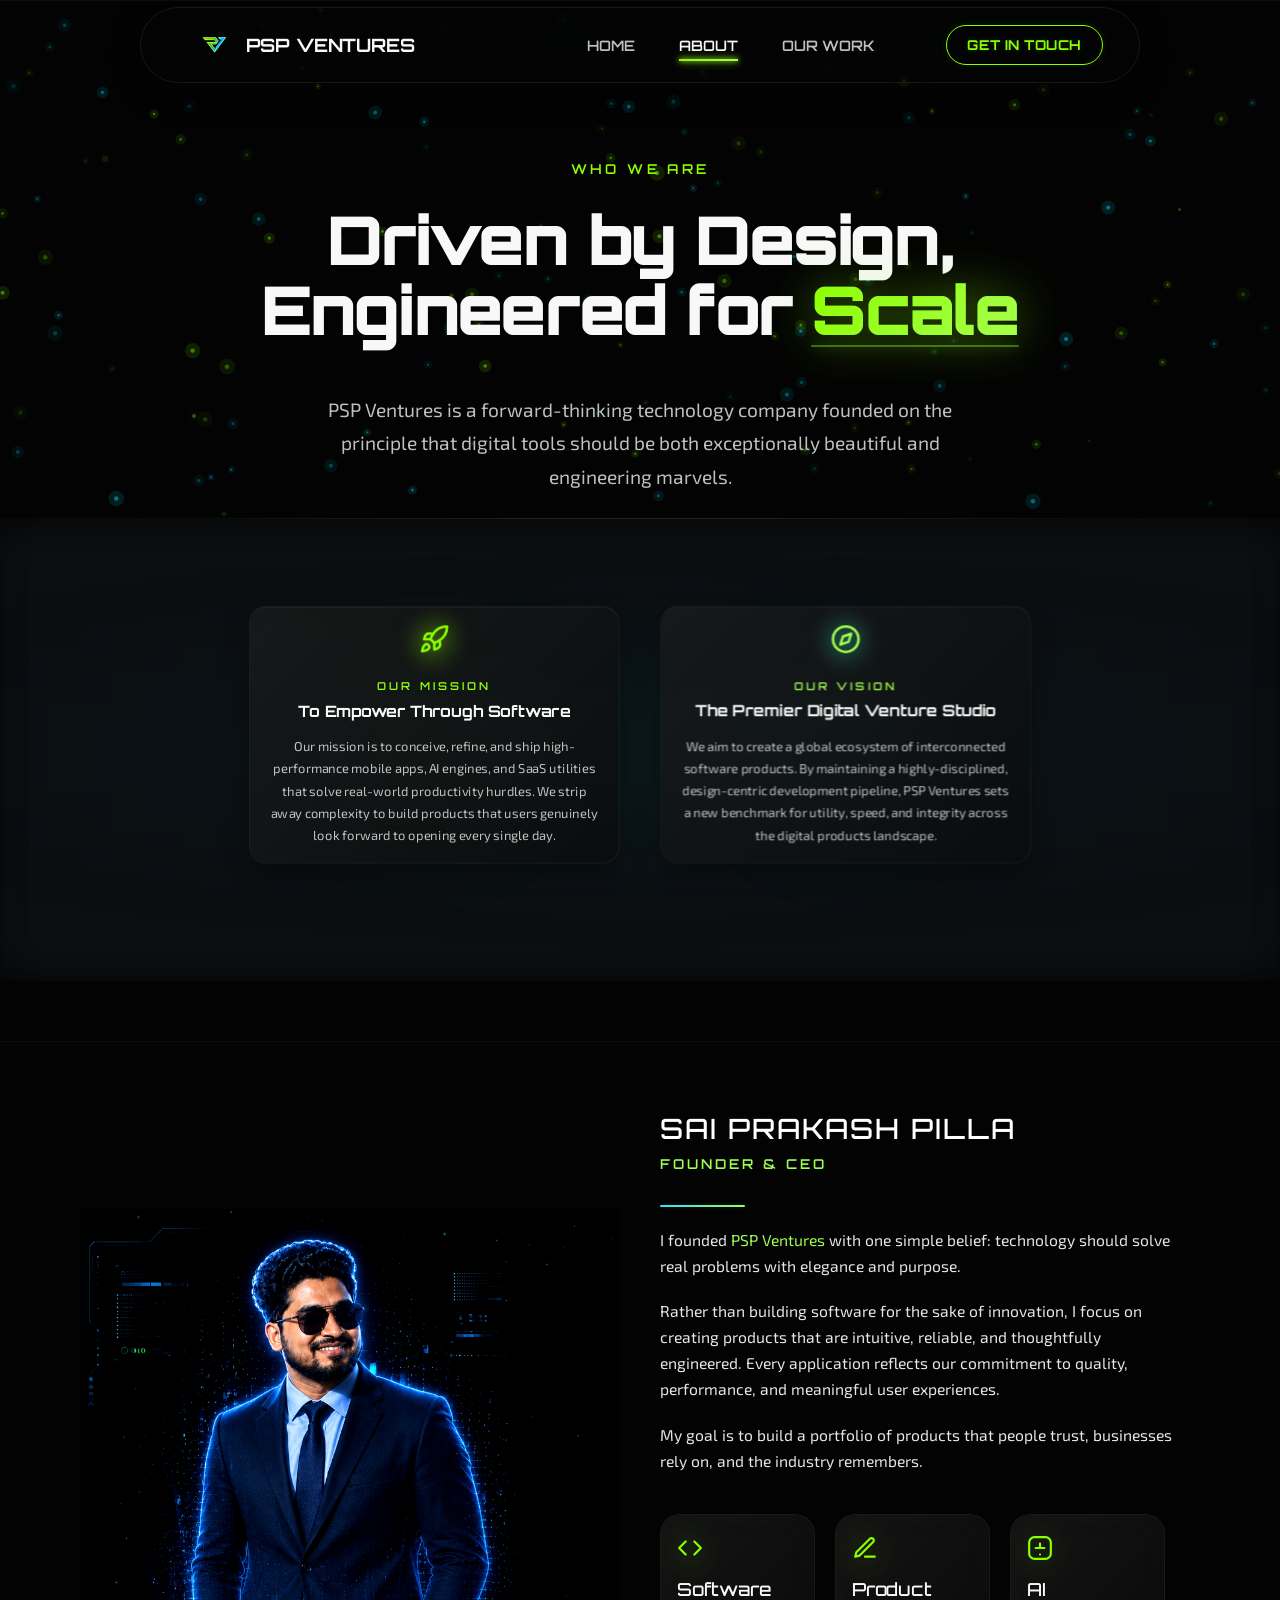
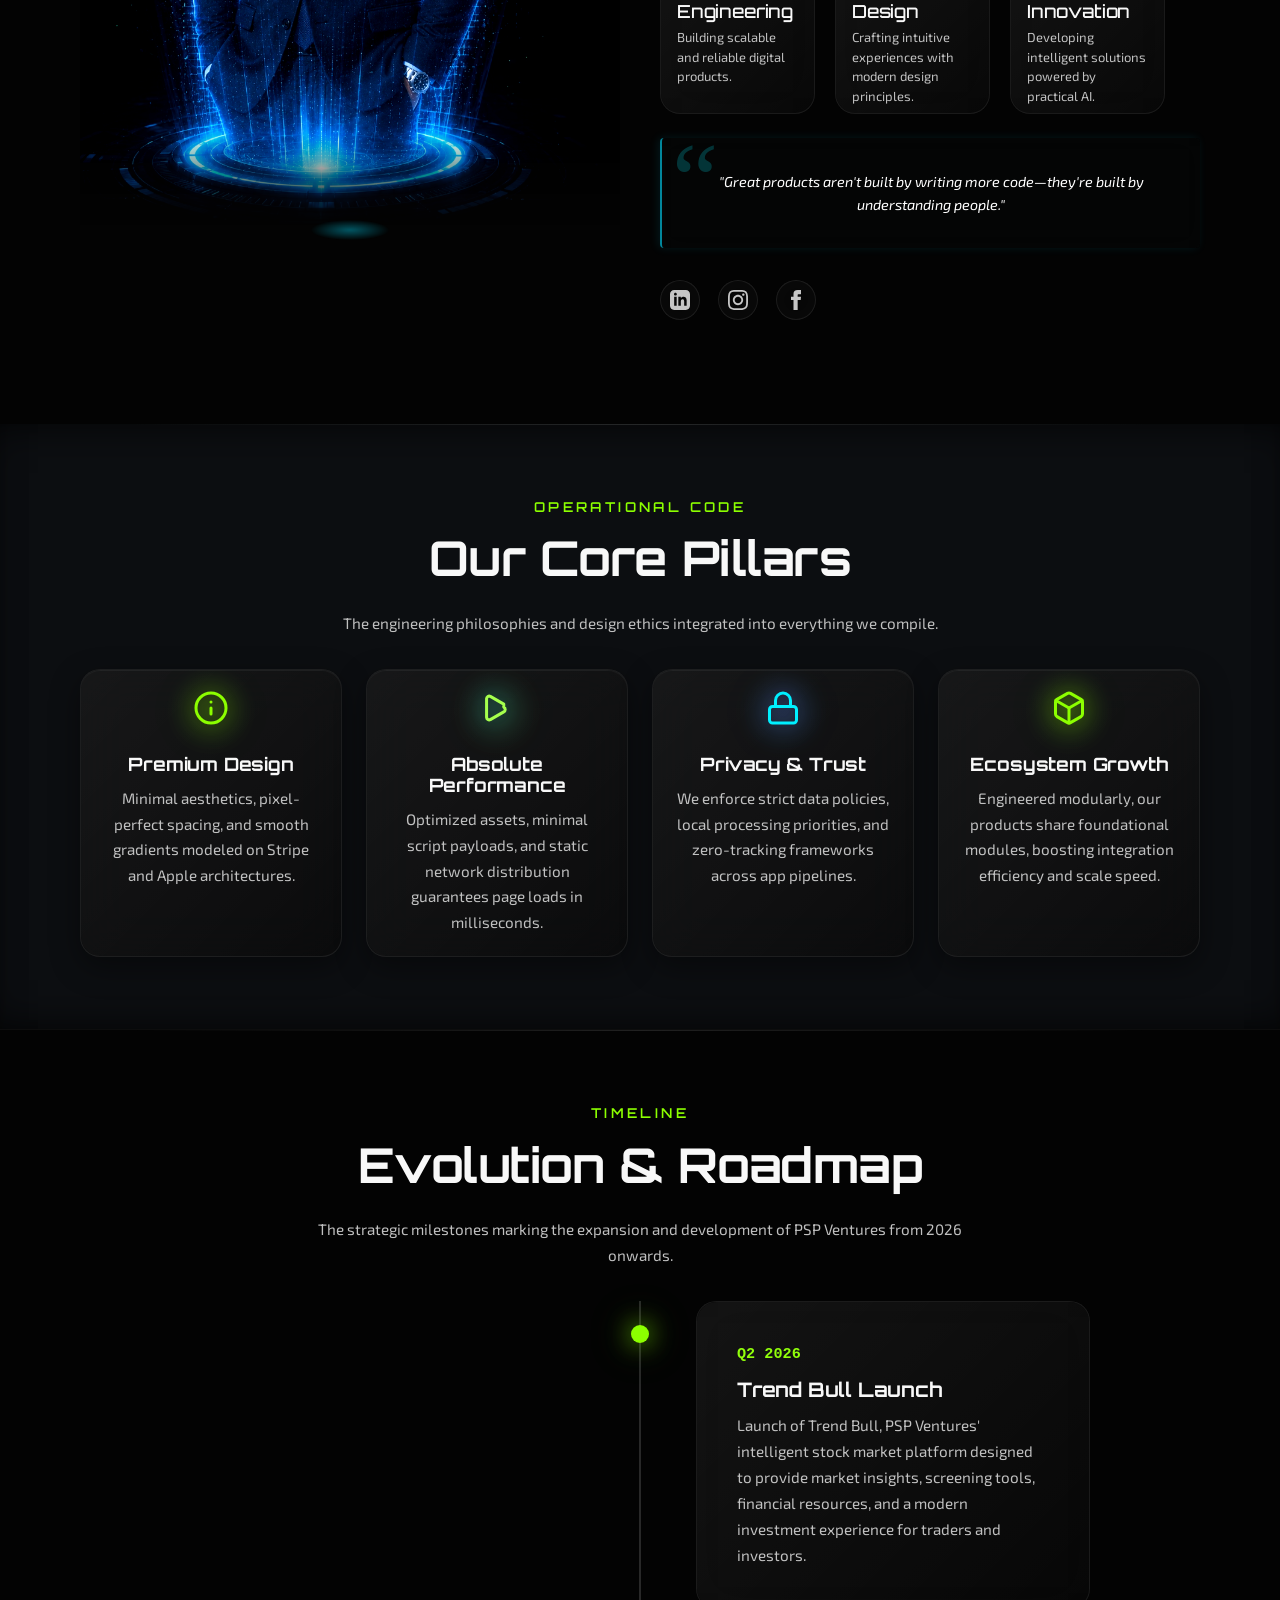
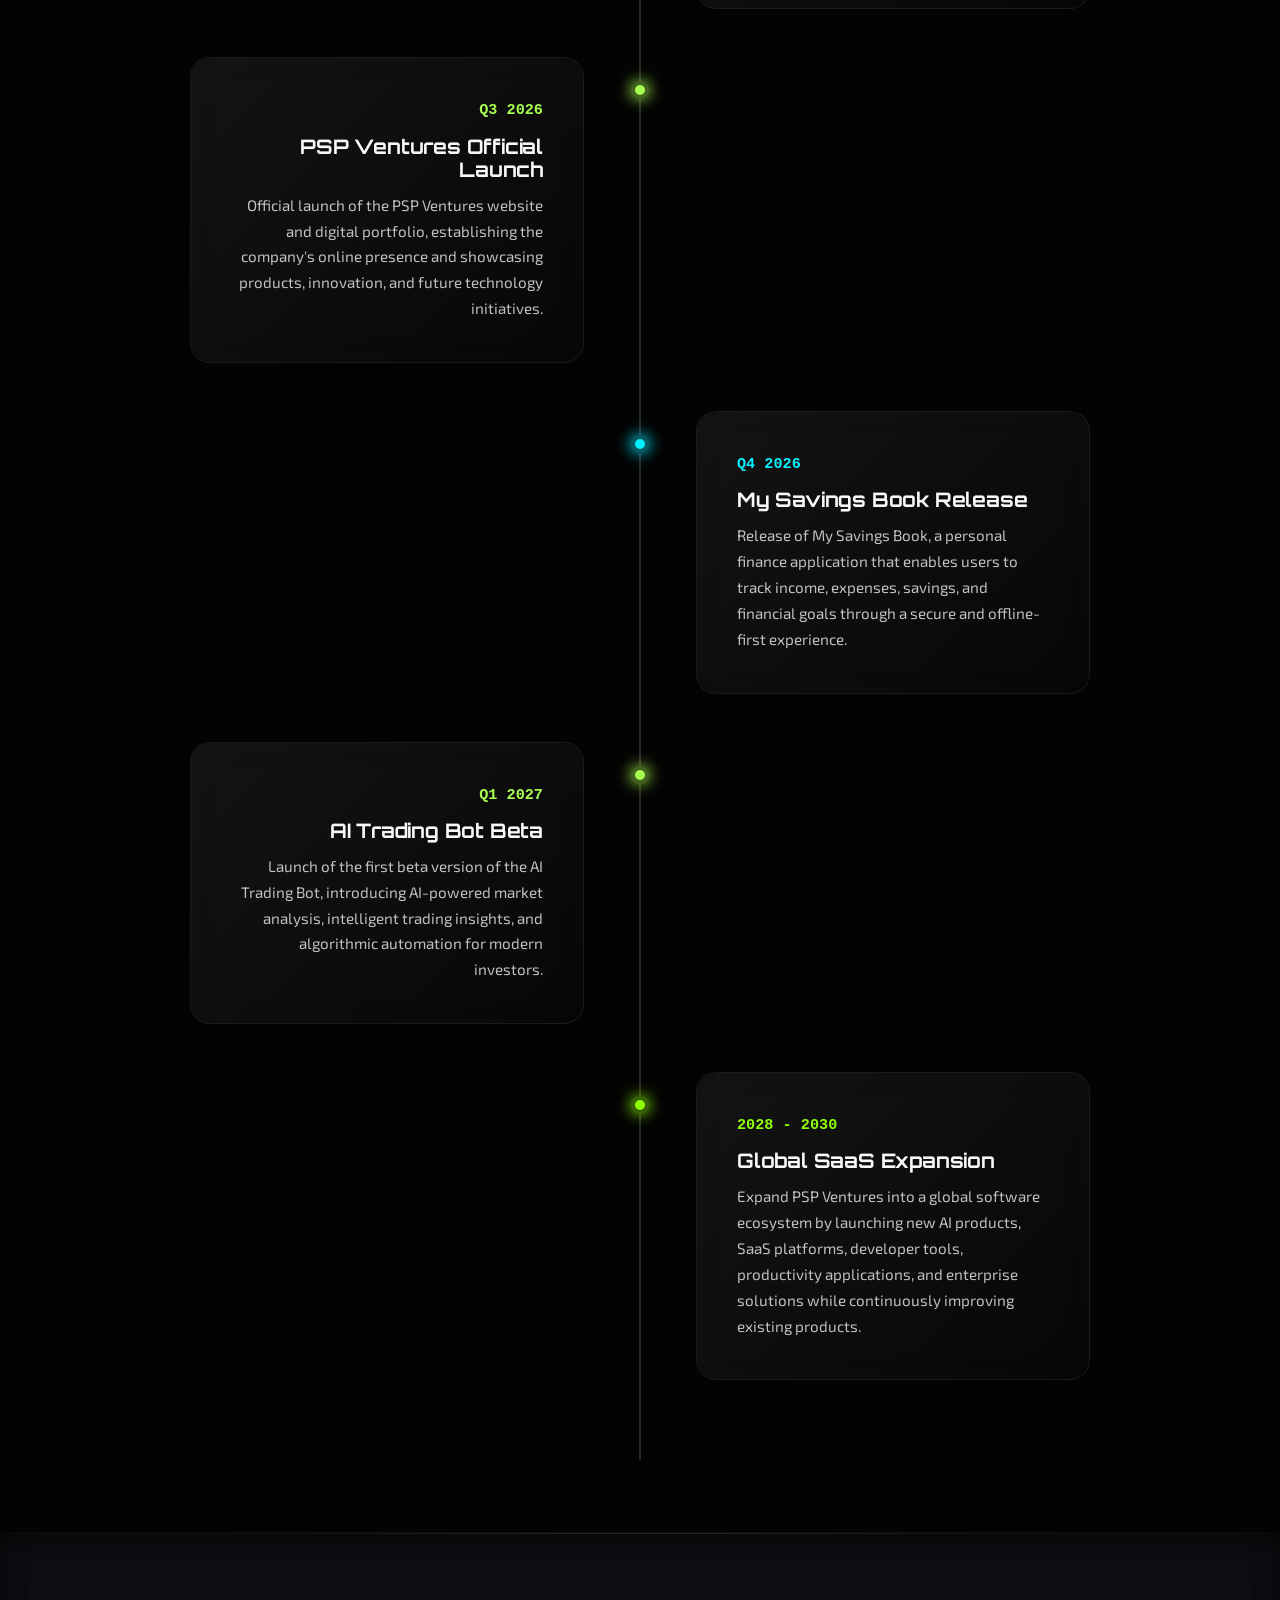
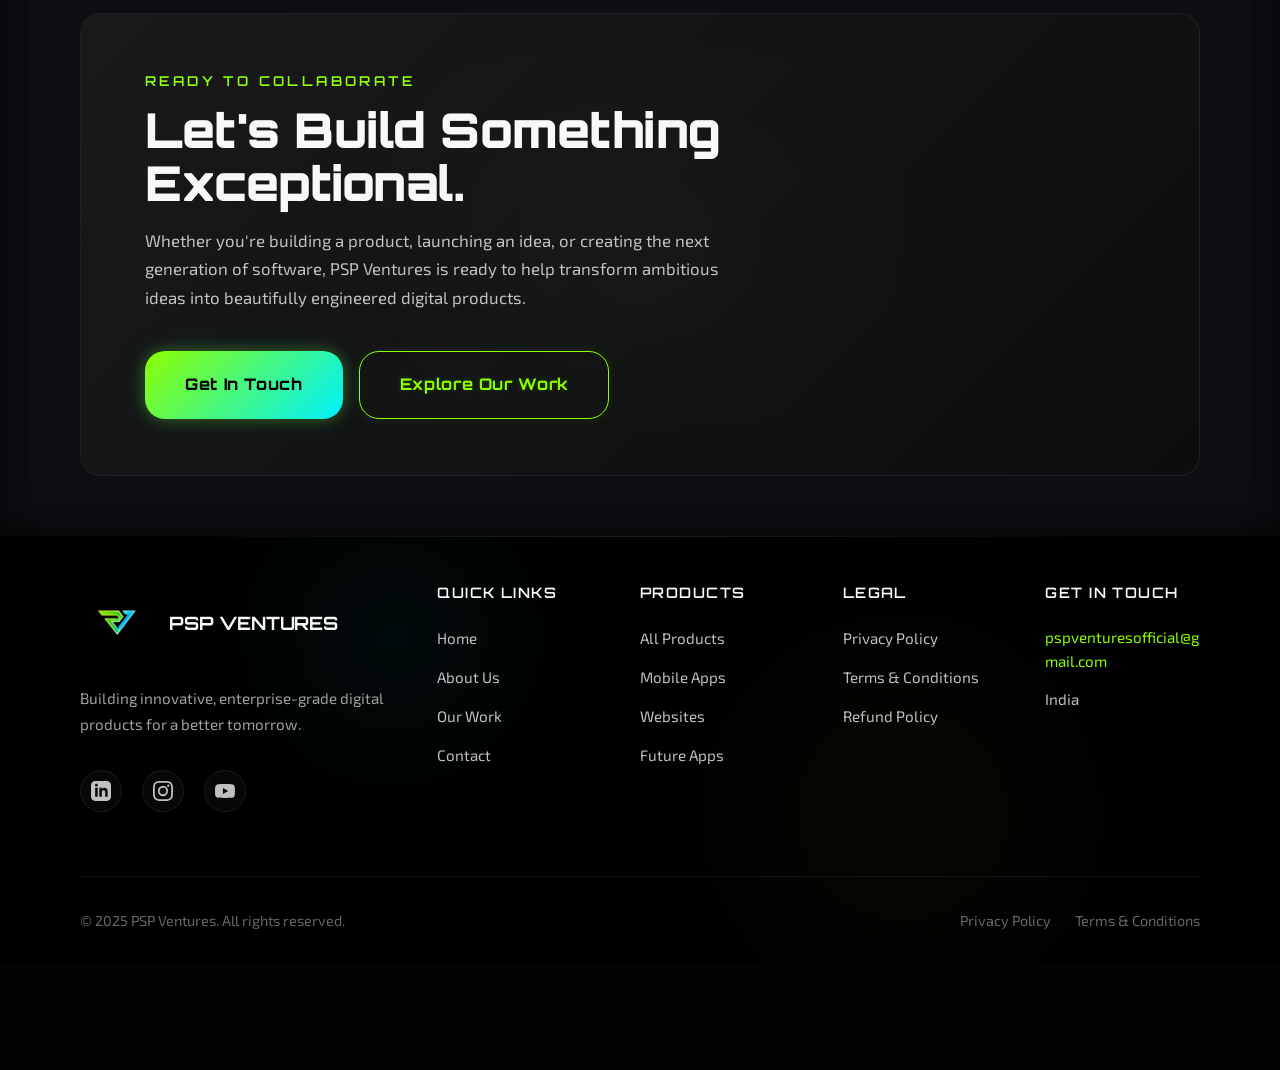
==== commit 591f8885: "Add files via upload" ====
--- a/about.html
+++ b/about.html
@@ -303,6 +303,7 @@
             <span class="timeline-date">Q2 2026</span>
             <h4>Trend Bull Launch</h4>
             <p>Launch of Trend Bull, PSP Ventures' intelligent stock market platform designed to provide market insights, screening tools, financial resources, and a modern investment experience for traders and investors.</p>
+            <button class="read-more-btn mobile-only-btn">Read More</button>
           </div>
         </div>
 
@@ -313,6 +314,7 @@
             <span class="timeline-date">Q3 2026</span>
             <h4>PSP Ventures Official Launch</h4>
             <p>Official launch of the PSP Ventures website and digital portfolio, establishing the company's online presence and showcasing products, innovation, and future technology initiatives.</p>
+            <button class="read-more-btn mobile-only-btn">Read More</button>
           </div>
         </div>
 
@@ -323,6 +325,7 @@
             <span class="timeline-date">Q4 2026</span>
             <h4>My Savings Book Release</h4>
             <p>Release of My Savings Book, a personal finance application that enables users to track income, expenses, savings, and financial goals through a secure and offline-first experience.</p>
+            <button class="read-more-btn mobile-only-btn">Read More</button>
           </div>
         </div>
 
@@ -333,6 +336,7 @@
             <span class="timeline-date">Q1 2027</span>
             <h4>AI Trading Bot Beta</h4>
             <p>Launch of the first beta version of the AI Trading Bot, introducing AI-powered market analysis, intelligent trading insights, and algorithmic automation for modern investors.</p>
+            <button class="read-more-btn mobile-only-btn">Read More</button>
           </div>
         </div>
 
@@ -343,6 +347,7 @@
             <span class="timeline-date">2028 - 2030</span>
             <h4>Global SaaS Expansion</h4>
             <p>Expand PSP Ventures into a global software ecosystem by launching new AI products, SaaS platforms, developer tools, productivity applications, and enterprise solutions while continuously improving existing products.</p>
+            <button class="read-more-btn mobile-only-btn">Read More</button>
           </div>
         </div>
       </div>
@@ -380,5 +385,22 @@
 
   <!-- Scripts -->
   <script src="js/main.js"></script>
+  <script>
+    // Timeline Read More Logic
+    document.addEventListener('DOMContentLoaded', () => {
+      document.querySelectorAll('.timeline-card .read-more-btn').forEach(btn => {
+        btn.addEventListener('click', (e) => {
+          const p = e.target.previousElementSibling;
+          if (p.classList.contains('expanded')) {
+            p.classList.remove('expanded');
+            e.target.textContent = 'Read More';
+          } else {
+            p.classList.add('expanded');
+            e.target.textContent = 'Show Less';
+          }
+        });
+      });
+    });
+  </script>
 </body>
 </html>
--- a/css/style.css
+++ b/css/style.css
@@ -3200,3 +3200,9 @@
   color: var(--text-secondary);
   margin: 0;
 }
+
+/* Hide mobile menu specific texts from desktop view */
+.mobile-text { display: none; }
+.desktop-text { display: inline; }
+.mobile-only-link { display: none; }
+.mobile-only-btn { display: none; }
--- a/css/responsive.css
+++ b/css/responsive.css
@@ -283,16 +283,30 @@
   .nav-links {
     flex-direction: column;
     align-items: center;
-    gap: 2.5rem;
+    gap: 40px !important;
   }
 
   .nav-links a {
-    font-size: 1.5rem;
-    font-weight: 500;
+    font-family: var(--font-display);
+    font-size: 2rem !important;
+    font-weight: 600 !important;
+    color: #ffffff !important;
     padding: 0.5rem 1rem;
     width: 100%;
     text-align: center;
-  }
+    transition: color 250ms ease, text-shadow 250ms ease !important;
+  }
+
+  .nav-links a:hover,
+  .nav-links a:active {
+    color: #8CFF00 !important;
+    text-shadow: 0 0 10px rgba(140, 255, 0, 0.5) !important;
+  }
+
+  /* Handle dynamic text swapping */
+  .mobile-text { display: inline !important; }
+  .desktop-text { display: none !important; }
+  .mobile-only-link { display: list-item !important; }
 
   /* Grid Layout Restructuring (Stacking) */
   .grid-4, .grid-3, .grid-2 {
@@ -430,3 +444,357 @@
     padding: 1.25rem !important; 
   }
 }
+
+/* ==========================================================================
+   MOBILE SECTION REDESIGNS (FEATURES, STATS, FOOTER)
+   ========================================================================== */
+@media screen and (max-width: 768px) {
+  /* --- 1. FEATURES CARD --- */
+  .highlights-section {
+    padding: 40px 0 !important;
+  }
+  .highlights-container {
+    display: flex !important;
+    flex-direction: column !important;
+    background: rgba(15, 15, 15, 0.7) !important;
+    backdrop-filter: blur(25px) !important;
+    -webkit-backdrop-filter: blur(25px) !important;
+    border-radius: 24px !important;
+    border: 1px solid rgba(140, 255, 0, 0.25) !important;
+    padding: 24px !important;
+    width: 90% !important;
+    margin: 0 auto !important;
+    gap: 16px !important;
+  }
+  .highlight-item {
+    display: flex !important;
+    align-items: center !important;
+    justify-content: flex-start !important;
+    width: 100% !important;
+    gap: 16px !important;
+    padding: 0 !important;
+    margin: 0 !important;
+    transform: none !important;
+  }
+  .highlight-icon {
+    width: 28px !important;
+    height: 28px !important;
+    min-width: 28px !important;
+    border-radius: 50% !important;
+    background: rgba(140, 255, 0, 0.1) !important;
+    border: 1px solid rgba(140, 255, 0, 0.4) !important;
+    display: flex !important;
+    align-items: center !important;
+    justify-content: center !important;
+    color: #8CFF00 !important;
+    box-shadow: 0 0 10px rgba(140, 255, 0, 0.3) !important;
+    margin: 0 !important;
+  }
+  .highlight-icon svg {
+    width: 14px !important;
+    height: 14px !important;
+  }
+  .highlight-text {
+    font-size: 16px !important;
+    color: #ffffff !important;
+    font-weight: 600 !important;
+    letter-spacing: 0.02em !important;
+    margin: 0 !important;
+  }
+  .highlight-divider {
+    display: none !important;
+  }
+
+  /* --- 2. STATS SECTION --- */
+  #statistics .grid-4 {
+    display: grid !important;
+    grid-template-columns: repeat(2, 1fr) !important;
+    gap: 16px !important;
+  }
+  /* Each stat wrapper */
+  #statistics .grid-4 > div {
+    display: flex !important;
+    flex-direction: column !important;
+    align-items: center !important;
+    justify-content: center !important;
+    background: rgba(10, 12, 15, 0.8) !important;
+    backdrop-filter: blur(20px) !important;
+    -webkit-backdrop-filter: blur(20px) !important;
+    border: 1px solid rgba(140, 255, 0, 0.15) !important;
+    border-radius: 20px !important;
+    padding: 24px 12px !important;
+    gap: 12px !important;
+    height: 100% !important;
+    transition: transform 0.2s ease !important;
+    box-sizing: border-box !important;
+  }
+  #statistics .grid-4 > div:active {
+    transform: scale(0.96) !important;
+  }
+  /* Center the icon */
+  #statistics .grid-4 > div > div:first-child {
+    margin: 0 auto !important;
+  }
+  /* Center the text block */
+  #statistics .grid-4 > div > div:last-child {
+    display: flex !important;
+    flex-direction: column !important;
+    align-items: center !important;
+    text-align: center !important;
+  }
+  .stat-number {
+    font-size: 2.2rem !important;
+    color: #8CFF00 !important;
+  }
+
+  /* --- 3. FOOTER SECTION --- */
+  .site-footer-wrapper {
+    border-top: 1px solid rgba(140, 255, 0, 0.4) !important;
+  }
+  .footer-grid {
+    display: flex !important;
+    flex-direction: column !important;
+    align-items: stretch !important;
+    gap: 24px !important;
+    text-align: center !important;
+  }
+  /* Top info centering */
+  .footer-info {
+    display: flex !important;
+    flex-direction: column !important;
+    align-items: center !important;
+  }
+  .footer-info .logo-wrapper {
+    justify-content: center !important;
+  }
+  .footer-info .footer-description {
+    text-align: center !important;
+    margin: 0 auto !important;
+  }
+  .footer-info .footer-socials {
+    display: flex !important;
+    justify-content: center !important;
+    gap: 16px !important;
+  }
+  .footer-socials .social-icon {
+    width: 48px !important;
+    height: 48px !important;
+    border-radius: 50% !important;
+    background: rgba(140, 255, 0, 0.05) !important;
+    border: 1px solid rgba(140, 255, 0, 0.2) !important;
+    display: flex !important;
+    align-items: center !important;
+    justify-content: center !important;
+    color: #8CFF00 !important;
+    box-shadow: 0 0 10px rgba(140, 255, 0, 0.1) !important;
+  }
+  
+  /* Accordion Column Logic */
+  .footer-column {
+    border-bottom: 1px solid rgba(255, 255, 255, 0.1) !important;
+    padding-bottom: 16px !important;
+    padding-top: 8px !important;
+    text-align: left !important;
+  }
+  .footer-column:last-child {
+    border-bottom: none !important;
+  }
+  .footer-column h4 {
+    display: flex !important;
+    justify-content: space-between !important;
+    align-items: center !important;
+    margin: 0 !important;
+    padding: 8px 0 !important;
+    cursor: pointer !important;
+    color: #fff !important;
+  }
+  /* Add ▼ icon natively to h4 */
+  .footer-column h4::after {
+    content: "▼";
+    font-size: 12px;
+    color: #8CFF00;
+    transition: transform 0.3s ease;
+  }
+  /* Rotate icon when active */
+  .footer-column.active h4::after {
+    transform: rotate(180deg);
+  }
+  /* Hide links by default on mobile */
+  .footer-links {
+    display: none !important;
+    flex-direction: column !important;
+    gap: 12px !important;
+    padding-top: 16px !important;
+    margin: 0 !important;
+  }
+  /* Show links when active */
+  .footer-column.active .footer-links {
+    display: flex !important;
+  }
+
+  /* Footer Bottom */
+  .footer-bottom {
+    flex-direction: column !important;
+    align-items: center !important;
+    justify-content: center !important;
+    text-align: center !important;
+    gap: 12px !important;
+    padding-bottom: 40px !important;
+  }
+  .footer-bottom::after {
+    content: "Made with ❤ in India";
+    display: block;
+    color: rgba(255, 255, 255, 0.4);
+    font-size: 0.9rem;
+    margin-top: 8px;
+  }
+  .footer-bottom .copyright,
+  .footer-bottom .footer-bottom-links,
+  .footer-bottom .footer-bottom-links a {
+    text-align: center !important;
+    justify-content: center !important;
+  }
+
+  /* ==========================================================================
+     ABOUT PAGE MOBILE REDESIGN
+     ========================================================================== */
+  /* --- 1. SERVICE CARDS --- */
+  .grid-2[style*="scale"] {
+    transform: none !important;
+    width: 90% !important;
+    margin: 0 auto !important;
+    gap: 24px !important;
+  }
+  .pillar-card {
+    display: flex !important;
+    flex-direction: column !important;
+    align-items: center !important;
+    justify-content: flex-start !important;
+    text-align: center !important;
+    min-height: 260px !important;
+    height: 100% !important;
+    width: 100% !important;
+    box-sizing: border-box !important;
+    transition: transform 0.2s ease, box-shadow 0.2s ease !important;
+  }
+  .pillar-card:active {
+    transform: scale(0.96) !important;
+    box-shadow: 0 0 20px rgba(140, 255, 0, 0.2) !important;
+  }
+
+  /* --- 2. QUOTE SECTION --- */
+  .quote-card-glass {
+    width: 90% !important;
+    max-width: 90% !important;
+    margin: 0 auto !important;
+    padding: 24px 32px !important; 
+    backdrop-filter: blur(15px) !important;
+    -webkit-backdrop-filter: blur(15px) !important;
+    border-left: 3px solid var(--primary-accent) !important;
+  }
+  .quote-card-glass p {
+    font-size: 0.95rem !important; 
+  }
+  /* Scale down quotation marks */
+  .quote-card-glass::before, .quote-card-glass::after {
+    font-size: 3rem !important; /* Original might be bigger */
+  }
+
+  /* --- 3. TIMELINE --- */
+  .timeline-container {
+    width: 100% !important;
+    padding: 0 !important;
+    display: flex !important;
+    flex-direction: column !important;
+    align-items: center !important;
+  }
+  .timeline-line {
+    left: 50% !important;
+    transform: translateX(-50%) !important;
+  }
+  .timeline-step {
+    width: 100% !important;
+    display: flex !important;
+    flex-direction: column !important;
+    align-items: center !important;
+    justify-content: flex-start !important;
+    margin: 0 0 40px 0 !important;
+    padding: 0 !important;
+    transform: none !important;
+  }
+  .step-left .timeline-card,
+  .step-right .timeline-card {
+    margin: 32px 0 0 0 !important;
+    width: 85% !important;
+    text-align: center !important;
+  }
+  .timeline-dot {
+    position: relative !important;
+    top: 0 !important;
+    left: 0 !important;
+    transform: none !important;
+    margin: 0 auto !important;
+  }
+  .timeline-card p {
+    font-size: 0.9rem !important;
+    line-height: 1.6 !important;
+    display: -webkit-box !important;
+    -webkit-line-clamp: 6 !important;
+    -webkit-box-orient: vertical !important;
+    overflow: hidden !important;
+    transition: all 0.3s ease !important;
+    margin-bottom: 0 !important;
+  }
+  .timeline-card p.expanded {
+    -webkit-line-clamp: unset !important;
+  }
+  .read-more-btn {
+    background: none !important;
+    border: none !important;
+    color: var(--primary-accent) !important;
+    font-weight: 600 !important;
+    font-size: 0.85rem !important;
+    padding: 12px 0 0 0 !important;
+    margin: 0 !important;
+    cursor: pointer !important;
+    text-transform: uppercase !important;
+    letter-spacing: 0.05em !important;
+    display: inline-block !important;
+  }
+  .read-more-btn:active {
+    opacity: 0.7 !important;
+  }
+
+  /* --- 4. FOUNDER SECTION ALIGNMENT --- */
+  .founder-hologram-container {
+    display: flex !important;
+    justify-content: center !important;
+    align-items: center !important;
+    margin: 0 auto !important;
+  }
+  .founder-img-wrapper {
+    width: 85% !important;
+    margin: 0 auto !important;
+  }
+  .founder-content {
+    display: flex !important;
+    flex-direction: column !important;
+    align-items: center !important;
+    text-align: center !important;
+    padding-left: 0 !important;
+    padding-right: 0 !important;
+  }
+  .founder-content h2,
+  .founder-content .section-subtitle,
+  .founder-content div[style*="max-width: 520px"] p {
+    text-align: center !important;
+  }
+  .founder-content .premium-divider {
+    margin-left: auto !important;
+    margin-right: auto !important;
+  }
+  .founder-content > div[style*="flex-wrap: wrap"],
+  .founder-content > div[style*="gap: 18px"] {
+    justify-content: center !important;
+  }
+}
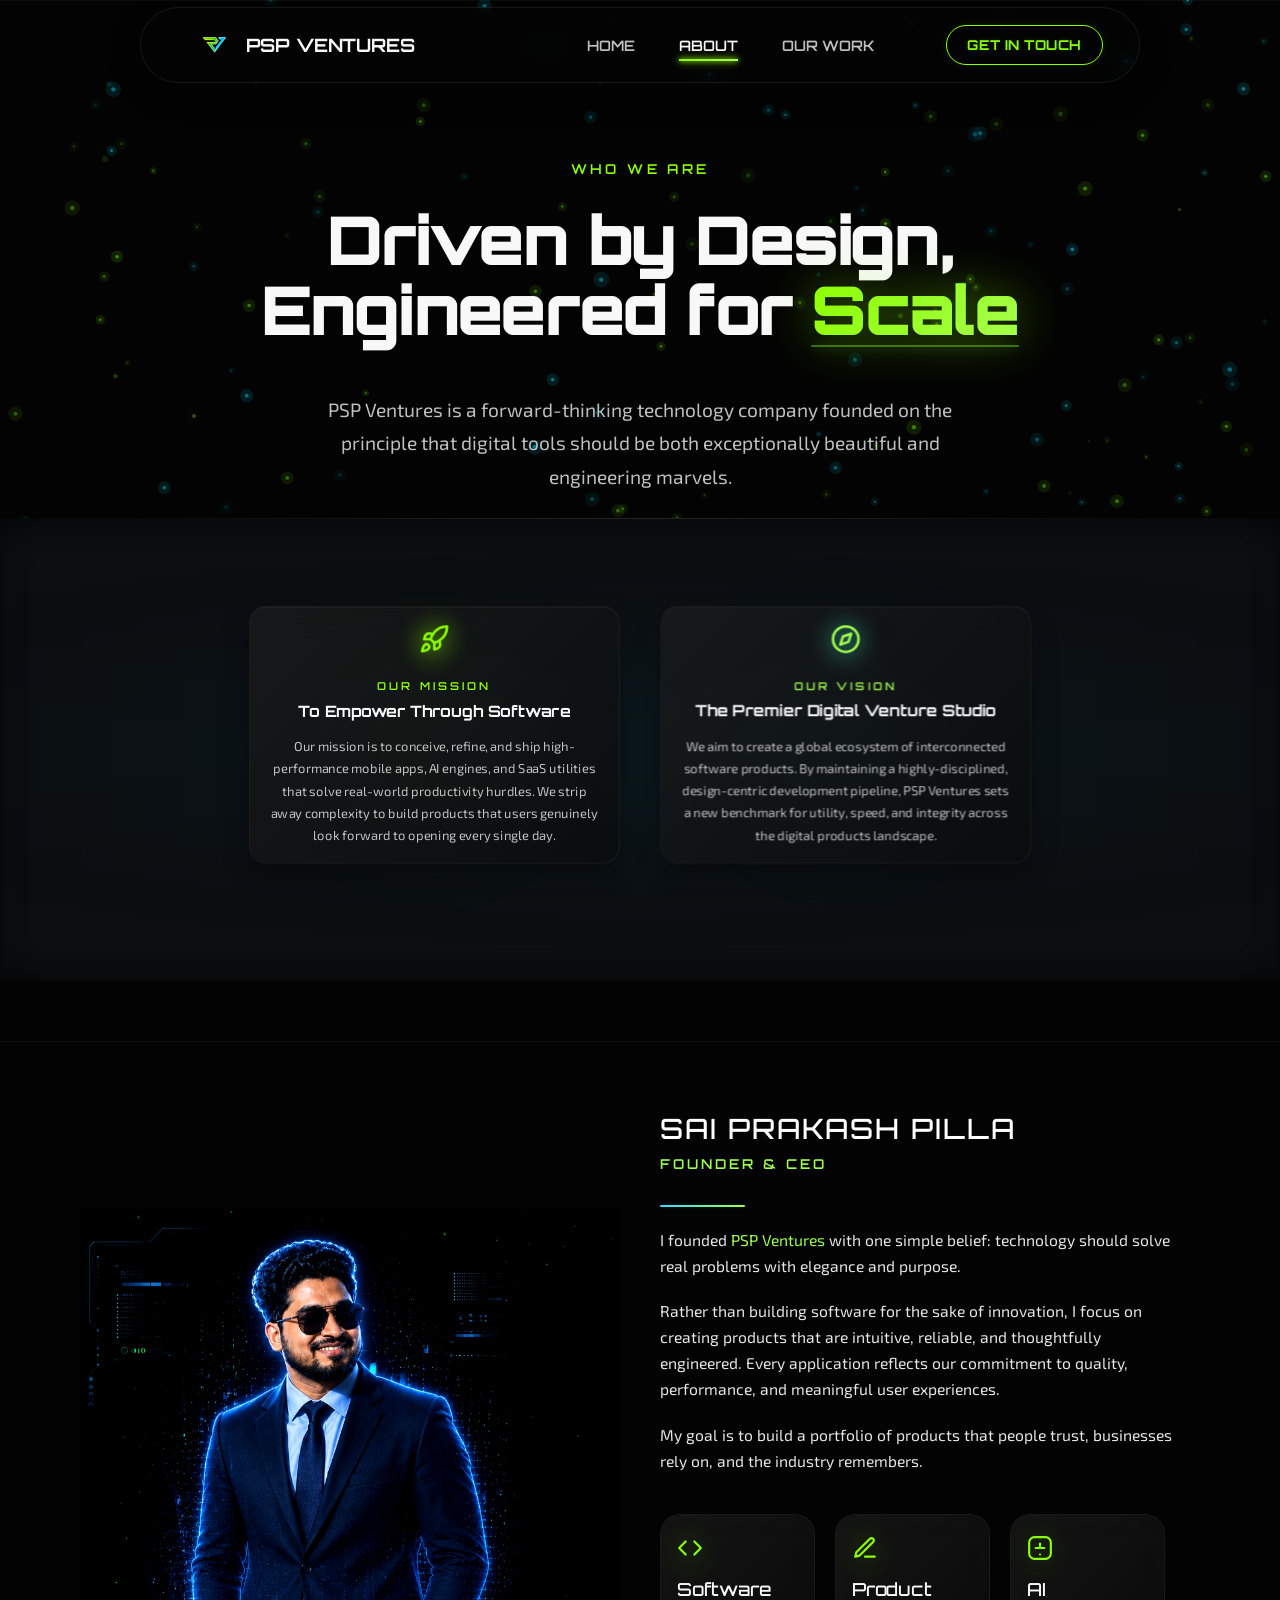
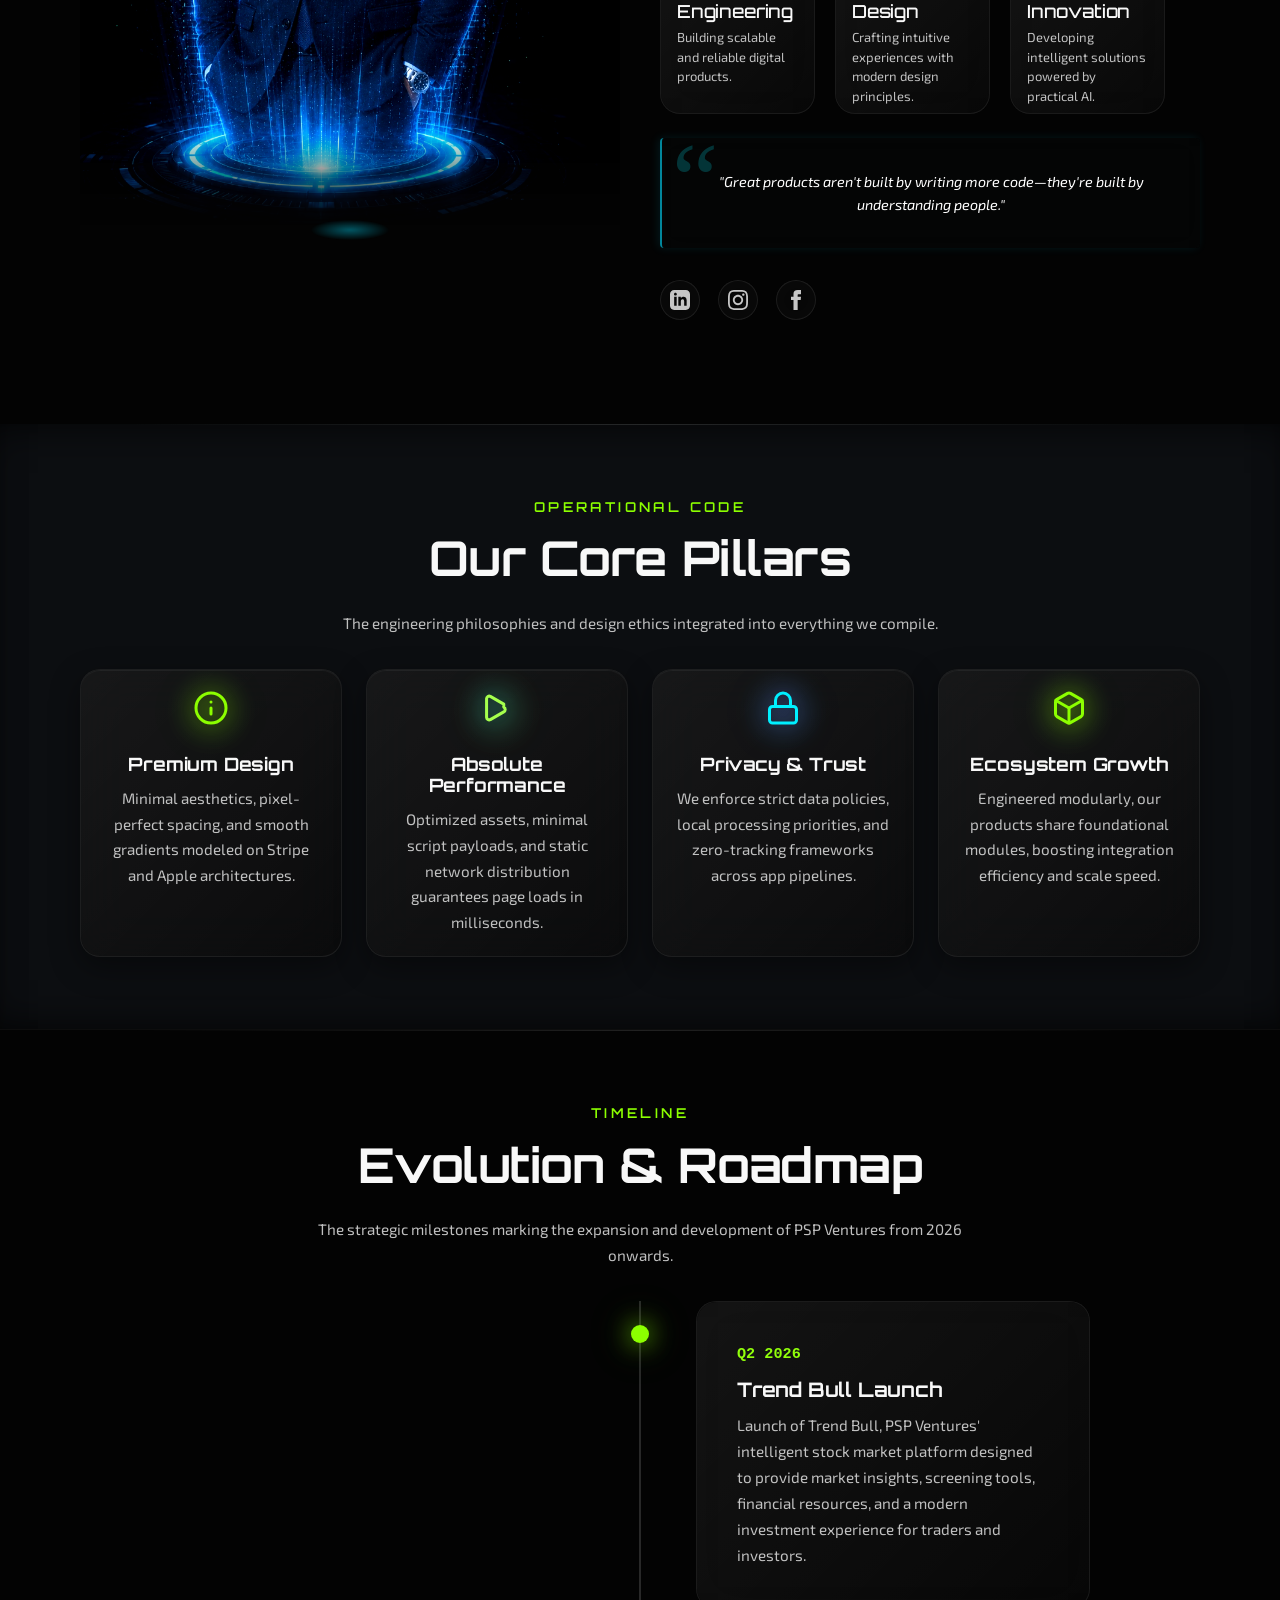
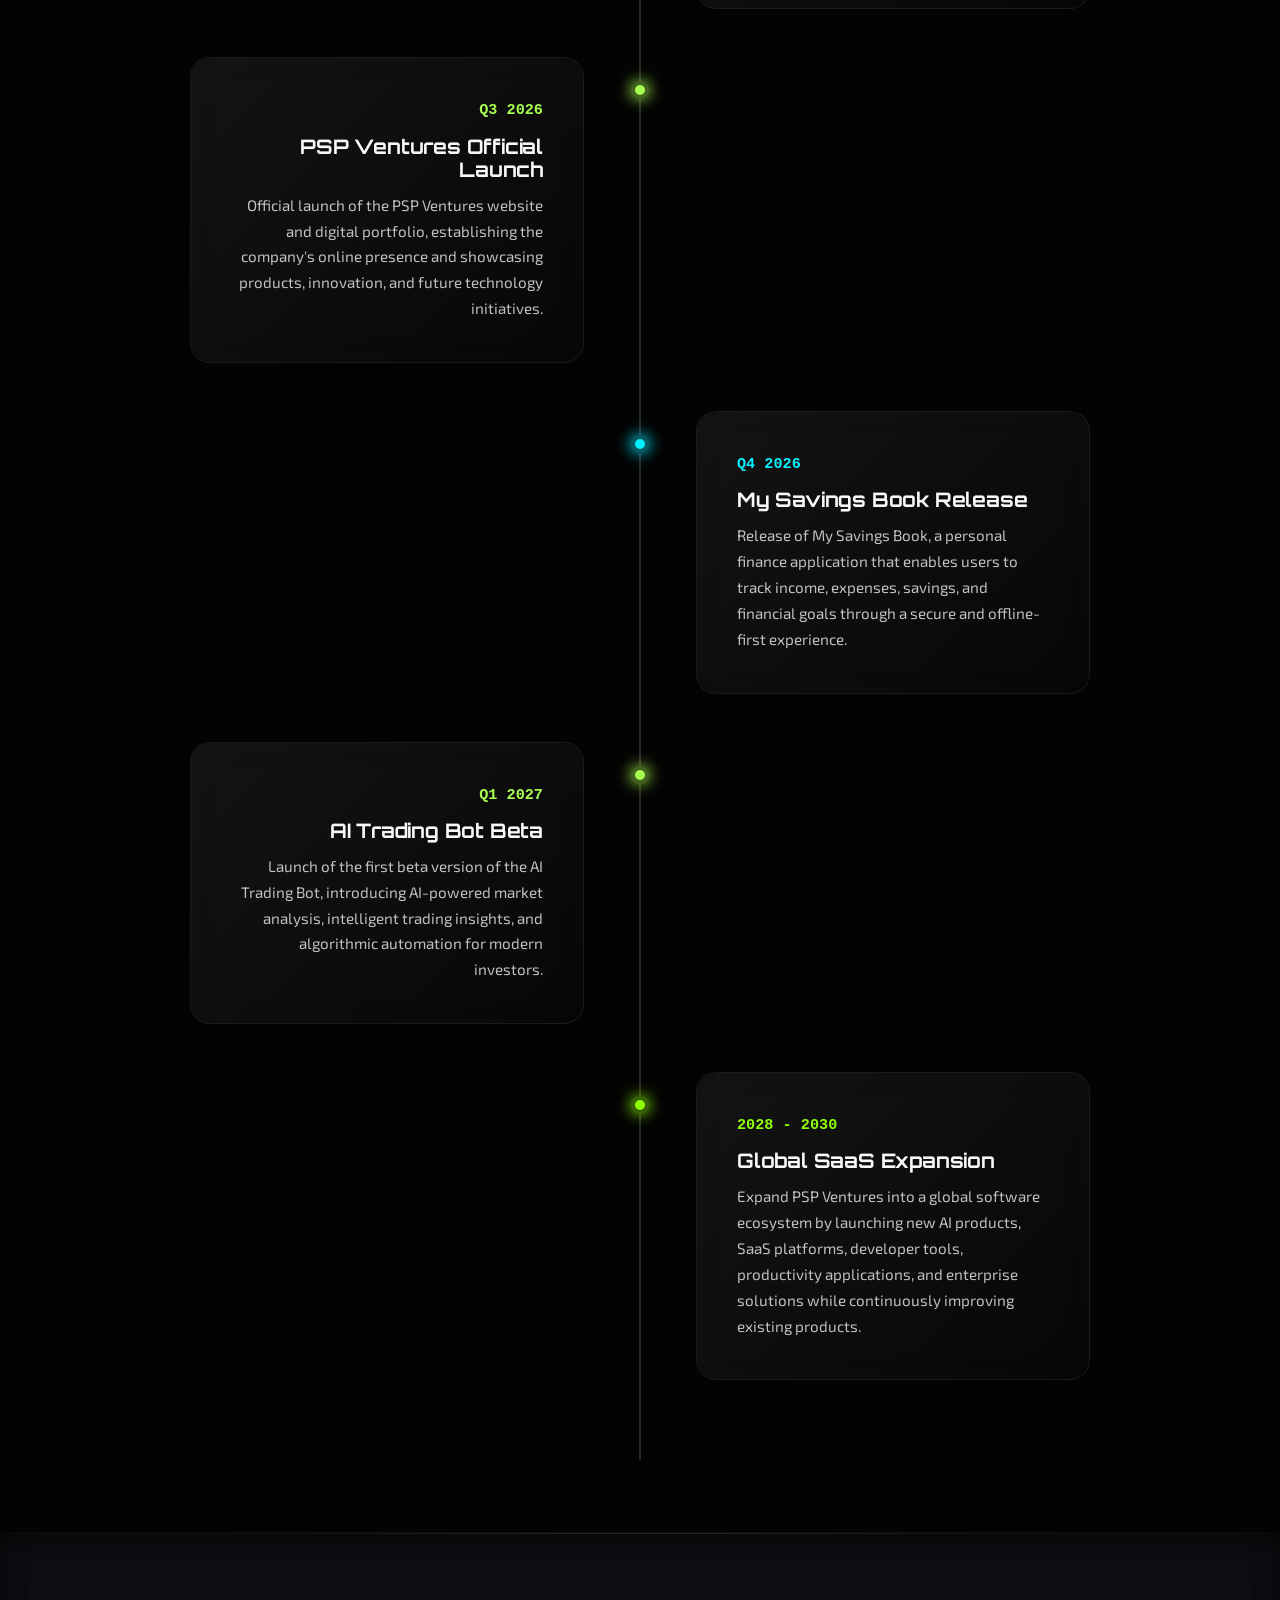
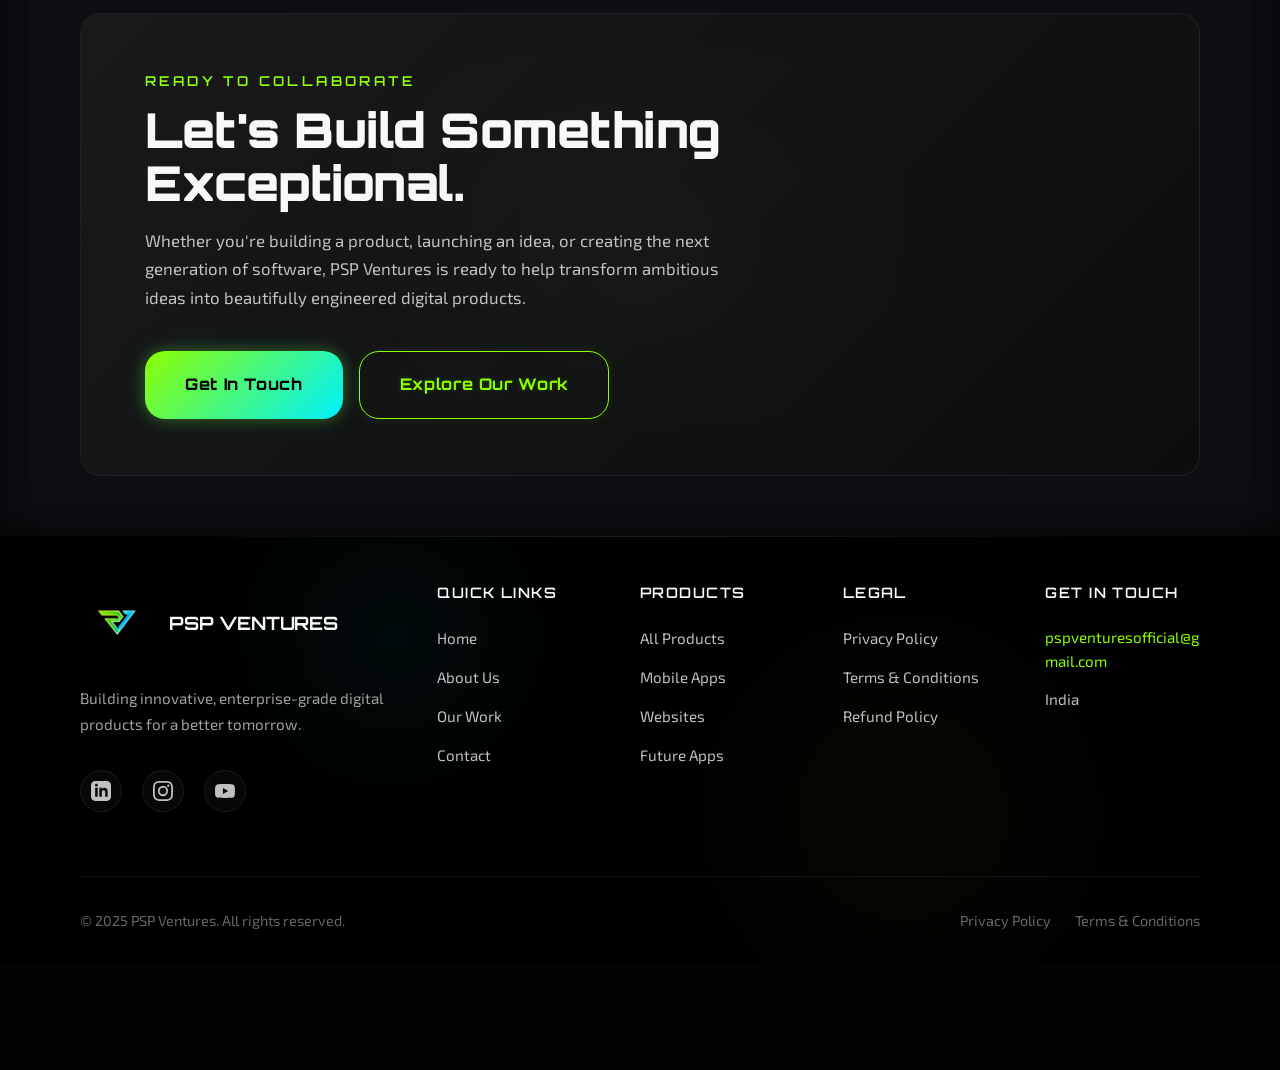
==== commit cf839c4e: "Add files via upload" ====
--- a/about.html
+++ b/about.html
@@ -36,10 +36,11 @@
 
       <!-- Navigation Links -->
       <nav>
-        <ul class="nav-links">
+                <ul class="nav-links">
           <li><a href="index.html">HOME</a></li>
           <li><a href="about.html" class="active">ABOUT</a></li>
           <li><a href="products.html">OUR WORK</a></li>
+          <li class="mobile-only-link"><a href="contact.html">GET IN TOUCH</a></li>
         </ul>
       </nav>
 
--- a/css/responsive.css
+++ b/css/responsive.css
@@ -773,28 +773,74 @@
     margin: 0 auto !important;
   }
   .founder-img-wrapper {
-    width: 85% !important;
     margin: 0 auto !important;
   }
-  .founder-content {
-    display: flex !important;
-    flex-direction: column !important;
-    align-items: center !important;
-    text-align: center !important;
-    padding-left: 0 !important;
-    padding-right: 0 !important;
-  }
-  .founder-content h2,
-  .founder-content .section-subtitle,
-  .founder-content div[style*="max-width: 520px"] p {
-    text-align: center !important;
-  }
-  .founder-content .premium-divider {
-    margin-left: auto !important;
-    margin-right: auto !important;
-  }
-  .founder-content > div[style*="flex-wrap: wrap"],
-  .founder-content > div[style*="gap: 18px"] {
-    justify-content: center !important;
-  }
-}
+
+  /* Make About cards full width and vertically stacked */
+  .founder-expertise-card {
+    width: 100% !important;
+    height: 200px !important;
+  }
+
+  /* ==========================================================================
+     GLOBAL MOBILE SPACING OPTIMIZATION
+     ========================================================================== */
+  
+  /* Reduce global section padding by ~25-30% */
+  .section {
+    padding-top: 3.25rem !important;
+    padding-bottom: 3.25rem !important;
+  }
+  
+  /* Hero section whitespace reduction */
+  .hero {
+    padding-top: 160px !important;
+    padding-bottom: 50px !important;
+  }
+
+  /* Reduce inline margin/padding overrides that create excessive gaps */
+  section[style*="margin-top: 60px"] {
+    margin-top: 40px !important;
+  }
+  section[style*="margin-bottom: 2rem"] {
+    margin-bottom: 1.5rem !important;
+  }
+  section[style*="padding-top: 80px"] {
+    padding-top: 55px !important;
+  }
+  section[style*="padding-bottom: 60px"] {
+    padding-bottom: 40px !important;
+  }
+  
+  /* Bring headings closer to content */
+  .section-header {
+    margin-bottom: 1.5rem !important;
+  }
+  h2[style*="margin-bottom: 8px"],
+  h3, h4 {
+    margin-bottom: 0.5rem !important;
+  }
+  .section-subtitle {
+    margin-bottom: 0.5rem !important;
+  }
+
+  /* Timeline spacing reduction */
+  .timeline-step {
+    margin-bottom: 28px !important; 
+  }
+  
+  /* Reduce empty space around standalone buttons */
+  .btn-primary, .btn-outlined-neon {
+    margin-top: 0.25rem !important;
+    margin-bottom: 0.25rem !important;
+  }
+
+  /* Adjust inline large margins within founder/about content */
+  .founder-content > div[style*="margin-top: 2.5rem"] {
+    margin-top: 1.75rem !important;
+    margin-bottom: 1rem !important;
+  }
+  .premium-divider[style*="margin: 30px"] {
+    margin: 20px 0 15px 0 !important;
+  }
+}
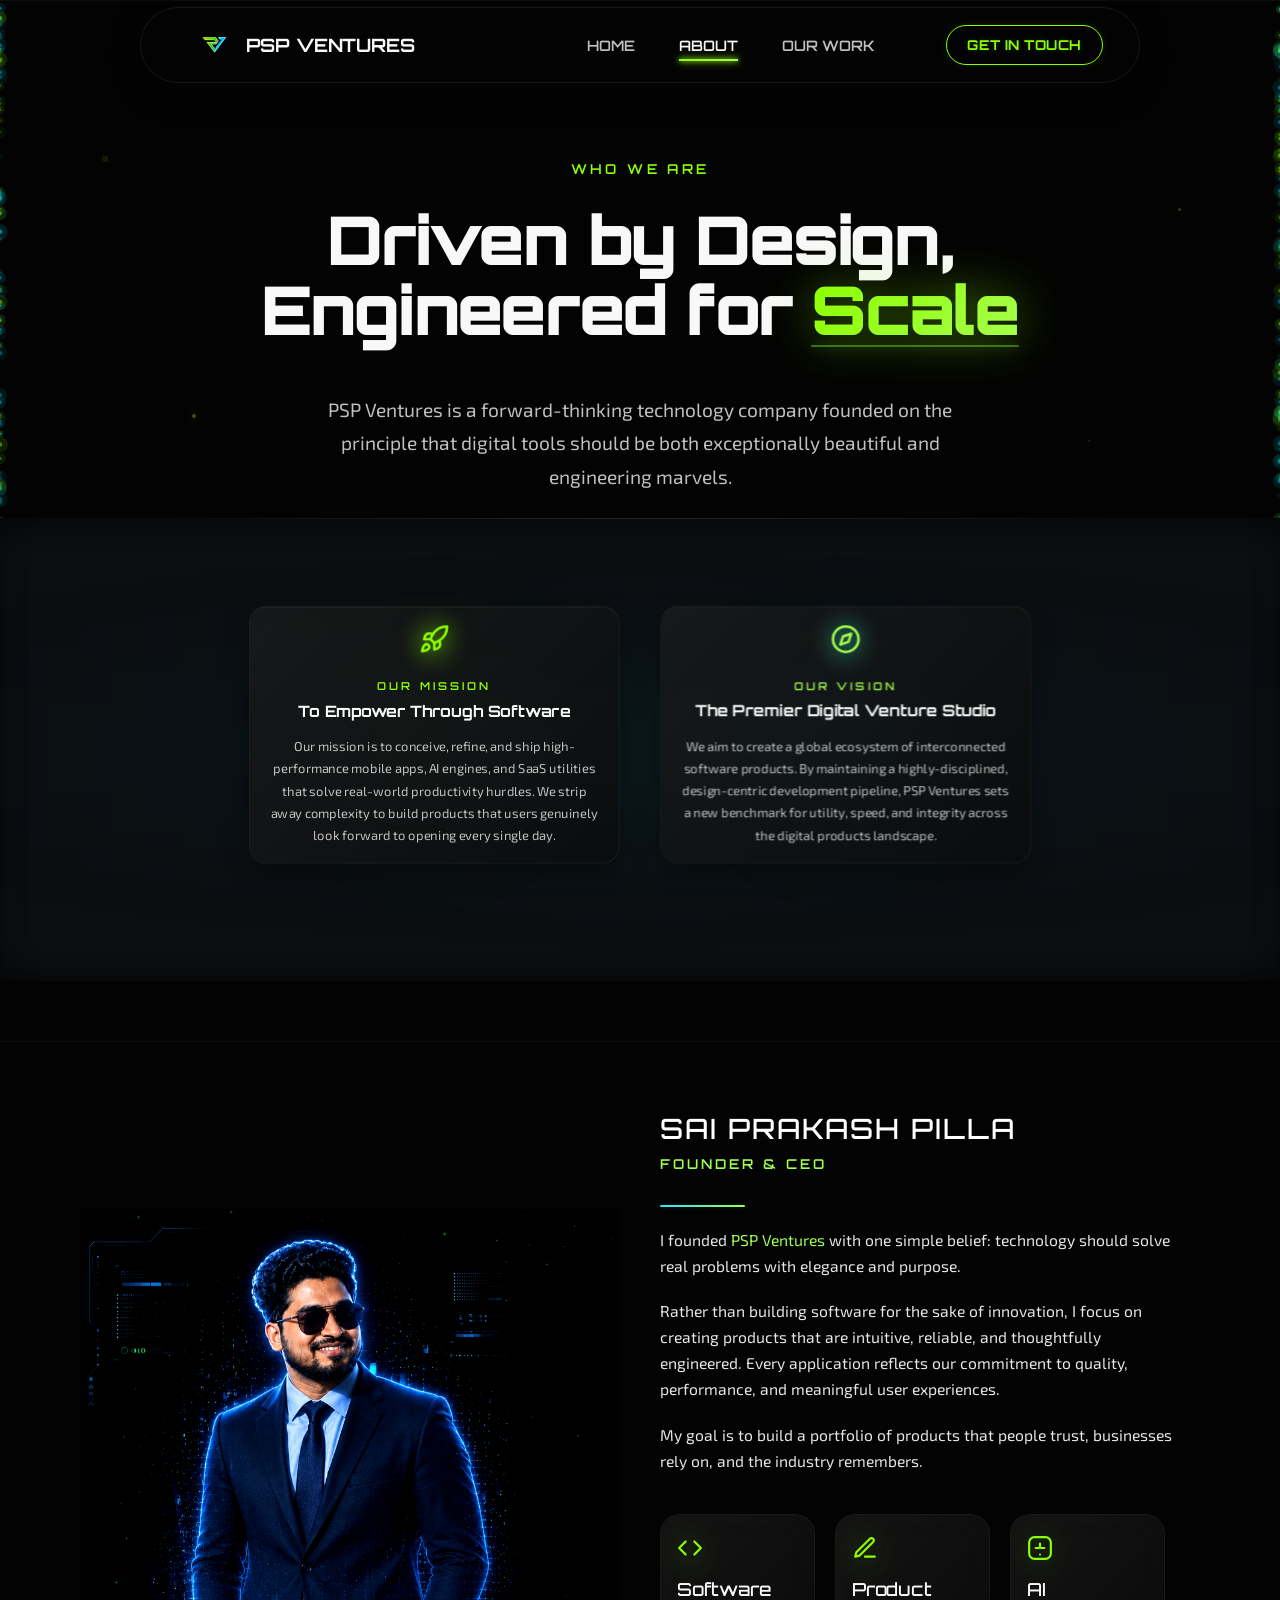
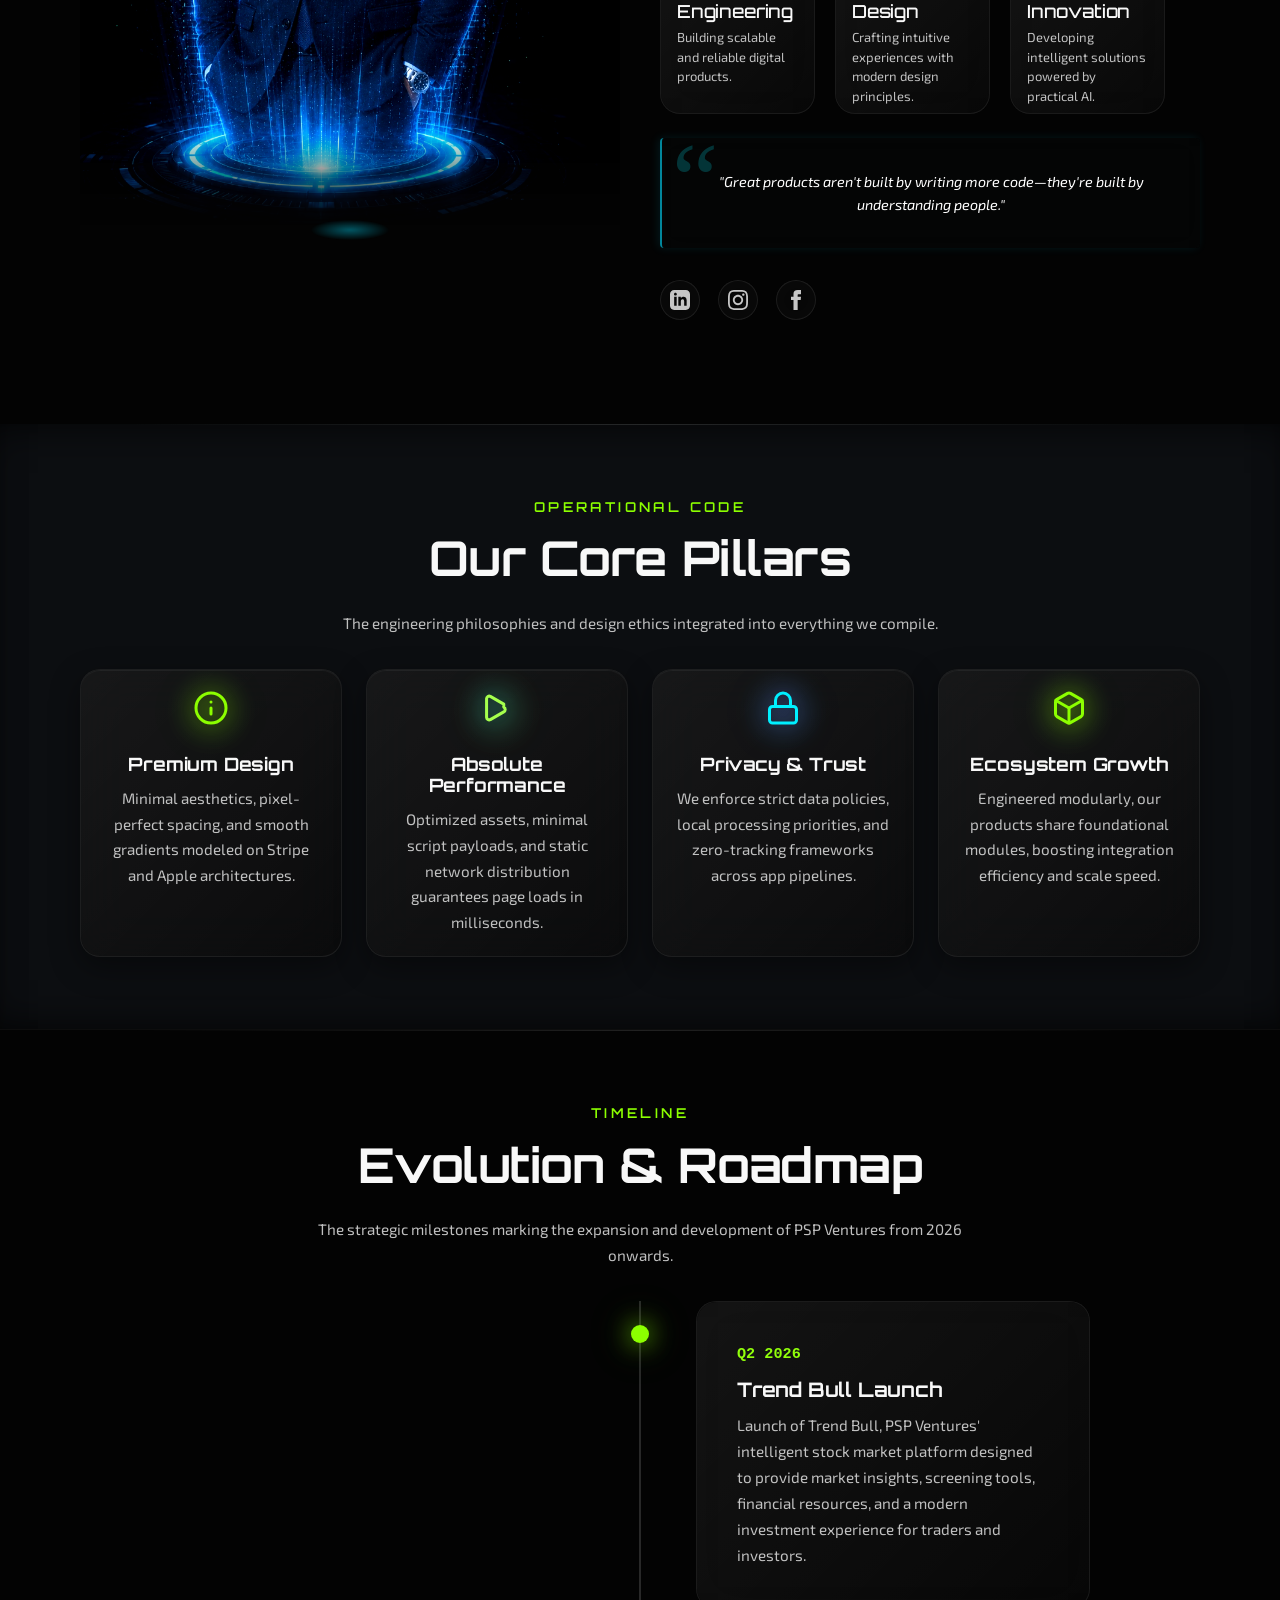
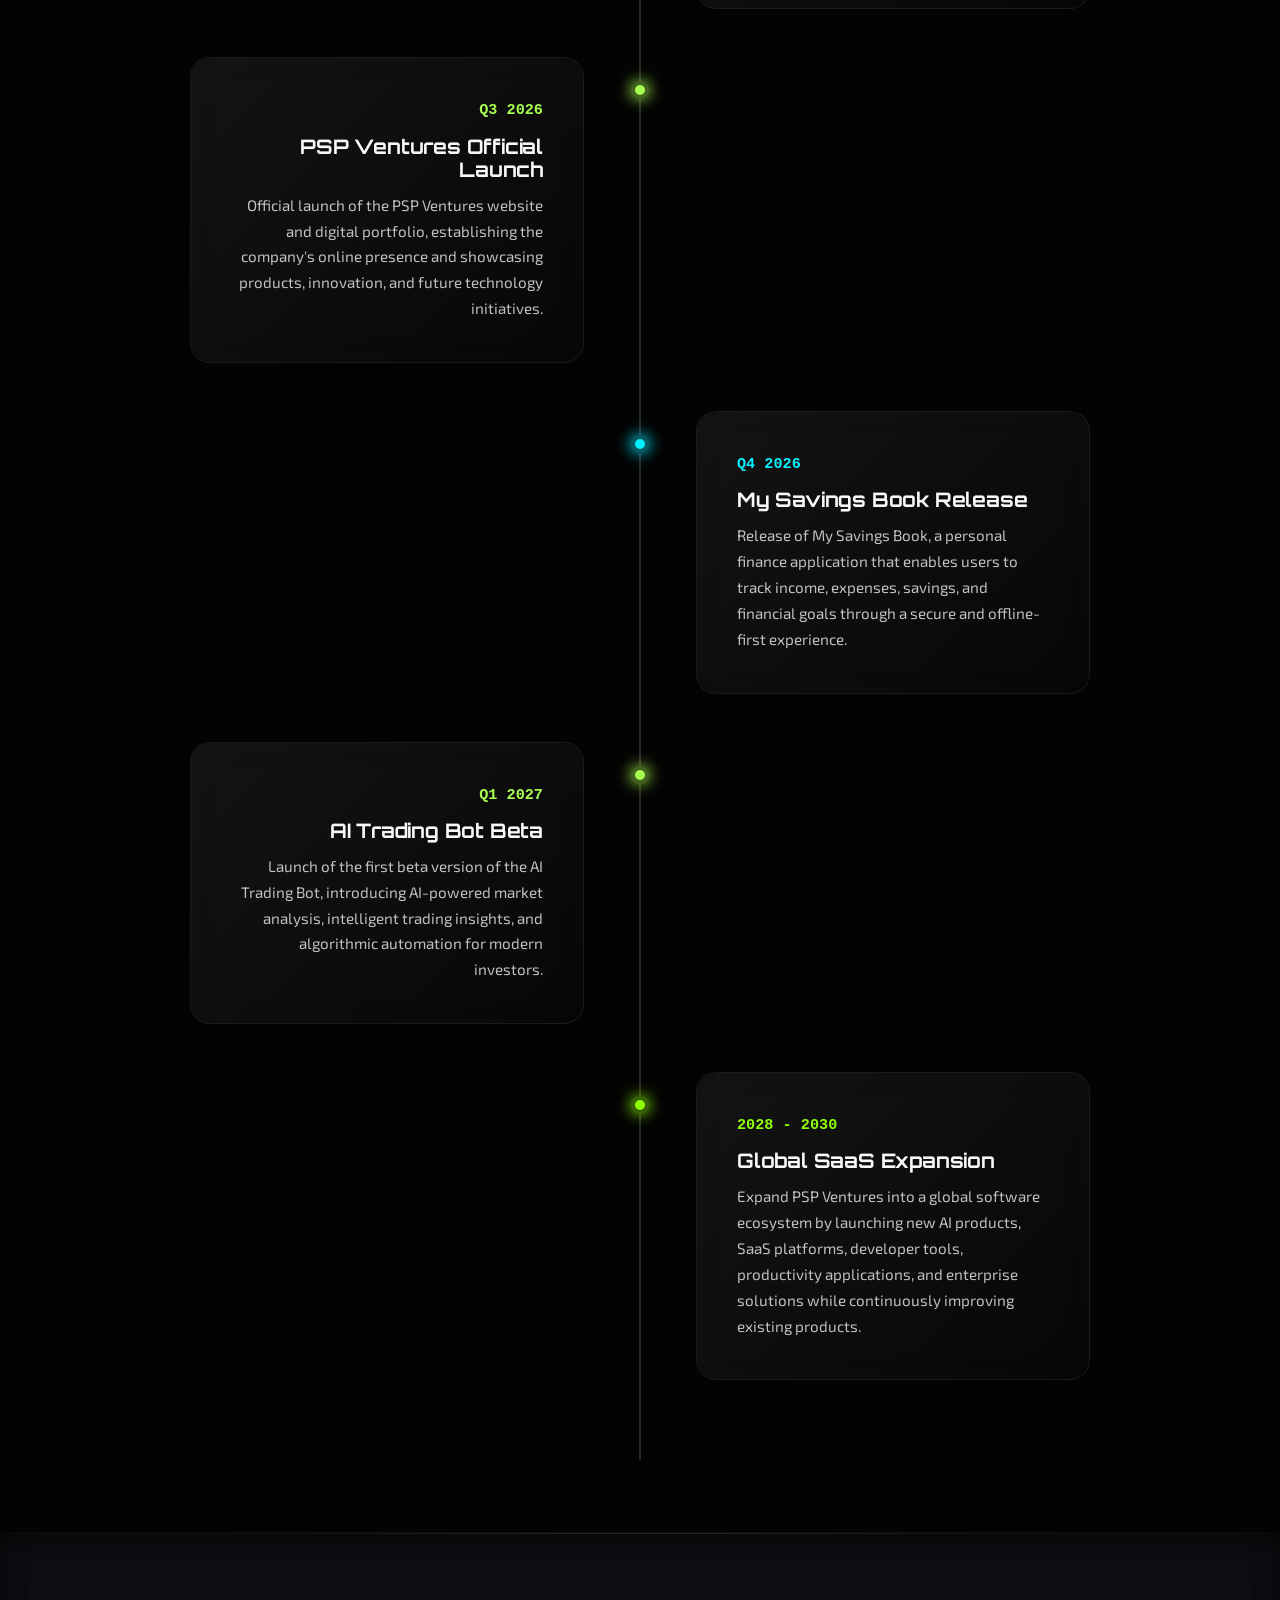
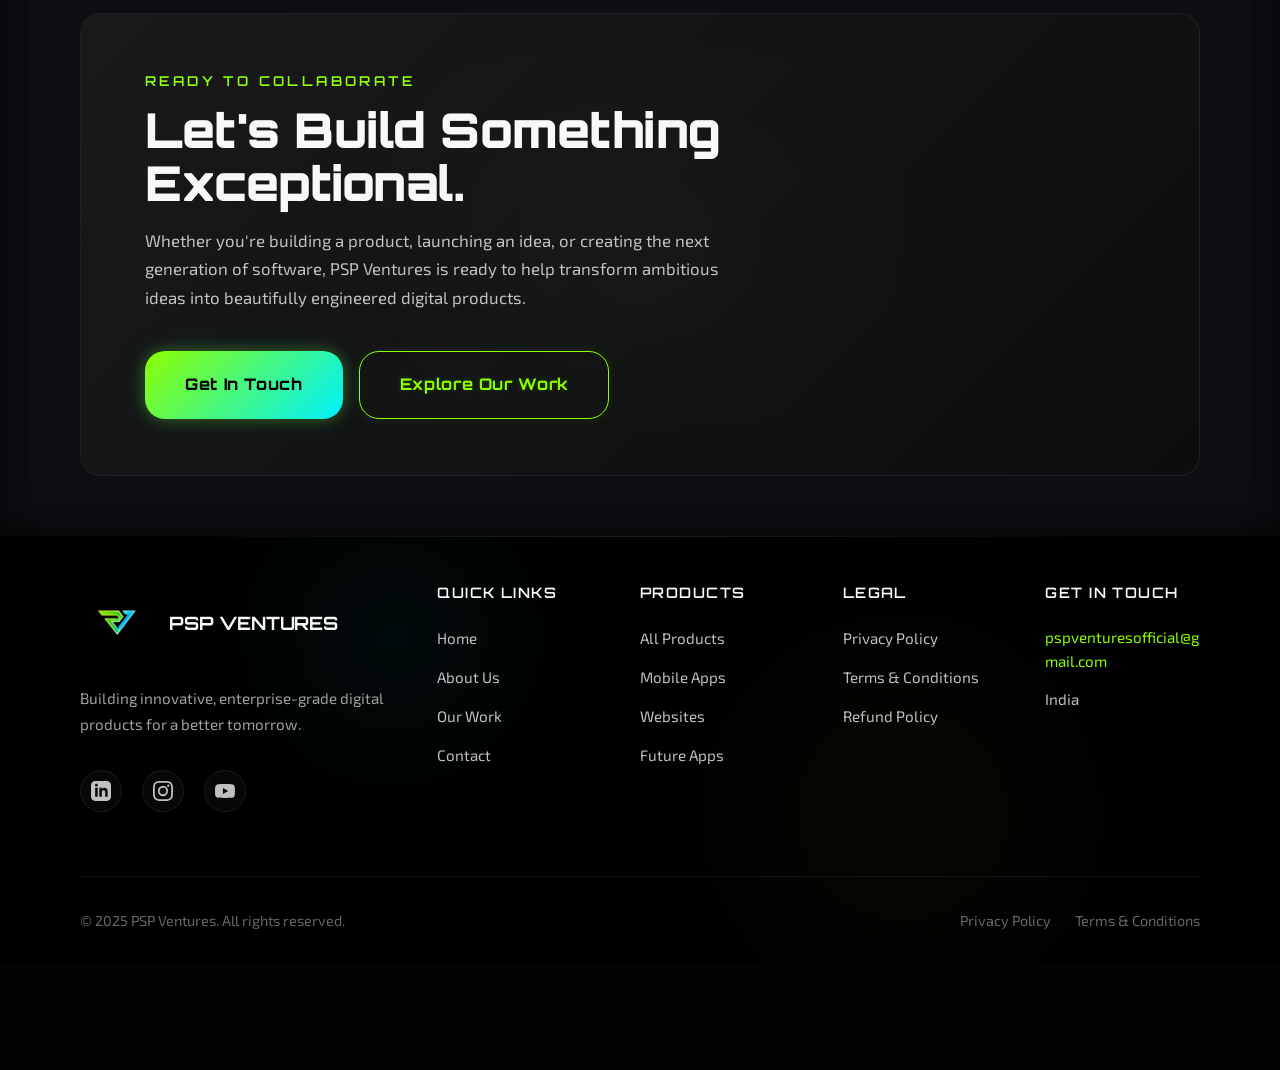
==== commit 3bbb77e6: "Add multiple favicon links to about.html Updated favicon links to include multiple sizes and formats" ====
--- a/about.html
+++ b/about.html
@@ -22,7 +22,12 @@
   <link rel="stylesheet" href="css/responsive.css">
 
   <!-- Favicon -->
-  <link rel="icon" type="image/png" href="assets/images/logo-icon.png">
+  <!-- Favicon -->
+  <link rel="icon" href="favicon.ico" sizes="any">
+  <link rel="icon" type="image/png" sizes="48x48" href="favicon-48x48.png">
+  <link rel="icon" type="image/png" sizes="32x32" href="favicon-32x32.png">
+  <link rel="icon" type="image/png" sizes="16x16" href="favicon-16x16.png">
+  <link rel="apple-touch-icon" sizes="180x180" href="apple-touch-icon.png">
 </head>
 <body>
 
--- a/css/responsive.css
+++ b/css/responsive.css
@@ -786,18 +786,17 @@
      GLOBAL MOBILE SPACING OPTIMIZATION
      ========================================================================== */
   
+  /* Apply global offset to body so all content inherently clears the fixed navbar */
+  body {
+    padding-top: var(--header-height) !important;
+  }
+  
   /* Reduce global section padding by ~25-30% */
   .section {
     padding-top: 3.25rem !important;
     padding-bottom: 3.25rem !important;
   }
   
-  /* Hero section whitespace reduction */
-  .hero {
-    padding-top: 160px !important;
-    padding-bottom: 50px !important;
-  }
-
   /* Reduce inline margin/padding overrides that create excessive gaps */
   section[style*="margin-top: 60px"] {
     margin-top: 40px !important;
@@ -843,4 +842,14 @@
   .premium-divider[style*="margin: 30px"] {
     margin: 20px 0 15px 0 !important;
   }
-}
+  
+  /* Reduce space between Hero buttons and Follow Our Journey section */
+  .hero-social-section {
+    margin-top: 2.25rem !important;
+  }
+  
+  /* Tighten bottom padding of Hero section for a more connected transition */
+  body > section:first-of-type {
+    padding-bottom: 1.5rem !important;
+  }
+}
